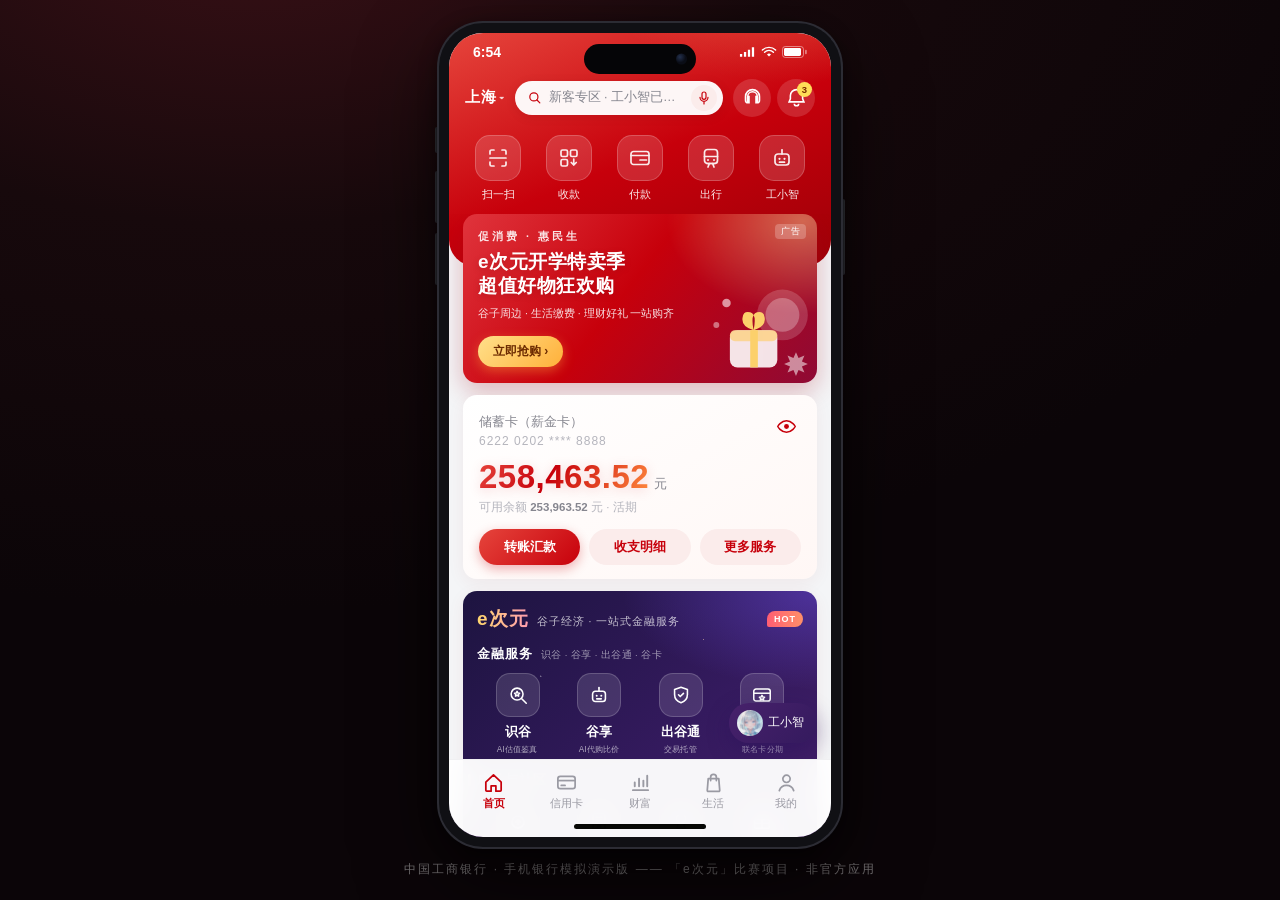
==== index.html @ 9cc899d9 "工行杯参赛作品 e次元：移动端演示站 + PC 端工作台 - 移动端 PWA：工行手机银行外壳 → e次元二次元社区（转场/多入口多落点） - PC 端工作台：13 个功能页（智能消费引擎/谷卡/出谷" ====
<!DOCTYPE html>
<html lang="zh-CN">
<head>
<meta charset="UTF-8">
<meta name="viewport" content="width=device-width, initial-scale=1.0, viewport-fit=cover">
<title>中国工商银行 · 手机银行（模拟演示版）</title>

<!-- ═══ PWA：让 iPhone / 安卓「添加到主屏幕」后像原生 App ═══ -->
<link rel="manifest" href="manifest.json">
<meta name="theme-color" content="#c7000b">
<meta name="mobile-web-app-capable" content="yes">
<meta name="apple-mobile-web-app-capable" content="yes">
<meta name="apple-mobile-web-app-status-bar-style" content="black-translucent">
<meta name="apple-mobile-web-app-title" content="工行">
<meta name="format-detection" content="telephone=no">
<link rel="apple-touch-icon" sizes="180x180" href="img/icon-180.png">
<link rel="apple-touch-icon" href="img/icon-180.png">
<link rel="icon" type="image/png" sizes="192x192" href="img/icon-192.png">

<link rel="stylesheet" href="css/style.css">
<link rel="stylesheet" href="css/xingegu.css">
<link rel="stylesheet" href="css/ec-modules.css">
<link rel="stylesheet" href="css/ec-theme.css">
<!--
═══════════════════════════════════════════════════════════════════
 「e次元」程序植入说明（写给负责植入功能的 AI）
═══════════════════════════════════════════════════════════════════
 本项目为「模拟工商银行手机银行APP」外壳，供比赛演示使用。
 e次元四大功能（识谷 / 攒谷 / 出谷通 / 谷卡）的植入点位如下：

 1. 首页专属入口卡片   →  #xingegu-home-slot   （首页中部，e次元四大功能入口已渲染好，可替换/增强）
 2. 我的页面会员卡片   →  #xingegu-mine-slot   （"我的"Tab 中，谷龄成长信息）
 3. e次元功能总容器    →  #page-xingegu        （子页面浮层，头部 + 四功能切换chips + #xingegu-slot 内容区）
 4. 工小智AI对话页     →  #xiaozhi-skill-chips （识谷估值/谷子行情 两个技能chip已留位）

 交互 API（定义在 js/app.js 底部 window.ICBCApp）：
   ICBCApp.toast(msg)                    弹出提示
   ICBCApp.openPage(pageId)              打开子页面浮层（如 'page-xingegu'）
   ICBCApp.closePage(pageId)             关闭子页面
   ICBCApp.openXingegu(featureId)        打开e次元页面并选中功能 'shigu'|'zangu'|'chugu'|'guka'
   ICBCApp.setBalance(数字)              更新并刷新余额显示
   ICBCApp.addRecord({title,cat,amount,icon})   向收支明细插入一笔交易
 页面内可直接读取全局模拟数据 DATA（js/data.js）。
═══════════════════════════════════════════════════════════════════
-->
</head>
<body>
<div class="stage">
  <div class="phone-shell">
    <!-- 侧边实体按键 -->
    <i class="pb pb-vol1"></i><i class="pb pb-vol2"></i><i class="pb pb-mute"></i><i class="pb pb-pwr"></i>
    <div class="phone" id="phone">

      <!-- ═══ 启动闪屏（模拟真机打开APP） ═══ -->
      <div class="splash" id="splash">
        <div class="splash-logo">工</div>
        <div class="splash-name">中国工商银行</div>
        <div class="splash-sub">INDUSTRIAL AND COMMERCIAL BANK OF CHINA</div>
        <div class="splash-foot">手机银行 · 模拟演示版</div>
      </div>

      <!-- ═══ 灵动岛 ═══ -->
      <div class="island"></div>

      <!-- ═══ 状态栏 ═══ -->
      <div class="statusbar" id="statusbar">
        <span class="sb-time" id="sbTime">9:41</span>
        <span class="sb-right">
          <svg viewBox="0 0 18 12" class="sb-signal"><path d="M1 8h2.4v3H1zM5.2 6h2.4v5H5.2zM9.4 3.5h2.4V11H9.4zM13.6 1H16v10h-2.4z" fill="currentColor"/></svg>
          <svg viewBox="0 0 17 12" class="sb-wifi"><path d="M8.5 10.8 10.6 8.6a3 3 0 0 0-4.2 0l2.1 2.2z" fill="currentColor"/><path d="M3.8 6.2a6.7 6.7 0 0 1 9.4 0M1.5 3.9a10 10 0 0 1 14 0" fill="none" stroke="currentColor" stroke-width="1.5" stroke-linecap="round"/></svg>
          <svg viewBox="0 0 25 12" class="sb-batt"><rect x="0.5" y="0.5" width="21" height="11" rx="2.8" fill="none" stroke="currentColor" opacity=".45"/><rect x="2" y="2" width="17" height="8" rx="1.4" fill="currentColor"/><rect x="23" y="3.8" width="1.8" height="4.4" rx=".9" fill="currentColor" opacity=".45"/></svg>
        </span>
      </div>

    <!-- ═══ 五大Tab视图 ═══ -->
    <main class="views">

      <!-- ────────── ① 首页 ────────── -->
      <section class="tab-view active" id="view-home" data-status="light">
        <div class="home-header">
          <div class="hh-top">
            <button class="hh-loc" data-toast="演示环境：城市切换暂未开通">上海 <i>▾</i></button>
            <div class="hh-searchpill" data-toast="演示环境：搜索暂未开通">
              <svg viewBox="0 0 24 24"><circle cx="11" cy="11" r="6.5" fill="none" stroke="currentColor" stroke-width="1.9"/><path d="M16 16l4.5 4.5" stroke="currentColor" stroke-width="1.9" stroke-linecap="round"/></svg>
              <span>新客专区 · 工小智已上线</span>
              <svg class="hh-mic" viewBox="0 0 24 24"><rect x="9" y="3" width="6" height="11" rx="3" fill="none" stroke="currentColor" stroke-width="1.8"/><path d="M6 11a6 6 0 0 0 12 0M12 17v4" fill="none" stroke="currentColor" stroke-width="1.8" stroke-linecap="round"/></svg>
            </div>
            <div class="hh-actions">
              <button class="hh-icon" data-toast="演示环境：智能客服暂未开通" title="我的客服">
                <svg viewBox="0 0 24 24"><path d="M12 3a8 8 0 0 0-8 8v4a3 3 0 0 0 3 3h1v-7H6.5A5.5 5.5 0 0 1 17.5 11H16v7h1a3 3 0 0 0 3-3v-4a8 8 0 0 0-8-8z" fill="none" stroke="currentColor" stroke-width="1.8"/><rect x="16" y="11" width="2.6" height="7" rx="1.3" fill="currentColor"/><rect x="5.4" y="11" width="2.6" height="7" rx="1.3" fill="currentColor"/></svg>
              </button>
              <button class="hh-icon hh-msg" data-open="page-msgcenter" title="消息中心">
                <svg viewBox="0 0 24 24"><path d="M12 3a7 7 0 0 0-7 7v3.5L3.5 17h17L19 13.5V10a7 7 0 0 0-7-7z" fill="none" stroke="currentColor" stroke-width="1.8"/><path d="M9.5 19a2.5 2.5 0 0 0 5 0" fill="none" stroke="currentColor" stroke-width="1.8"/></svg>
                <i class="badge" id="msgBadge">3</i>
              </button>
            </div>
          </div>
          <div class="hh-quick" id="quickGrid"><!-- JS渲染：扫一扫/收款/付款/出行/工小智 --></div>
        </div>

        <div class="home-body">
          <!-- 促销主 Banner（对标工行「开学特卖季」） -->
          <div class="card promo-card" data-toast="演示环境：活动会场敬请期待">
            <div class="promo-inner">
              <span class="promo-tag">广告</span>
              <span class="promo-kicker">促消费 · 惠民生</span>
              <b class="promo-title">e次元开学特卖季<br>超值好物狂欢购</b>
              <span class="promo-sub">谷子周边 · 生活缴费 · 理财好礼 一站购齐</span>
              <span class="promo-btn">立即抢购 ›</span>
              <svg class="promo-art" viewBox="0 0 132 118" aria-hidden="true">
                <circle cx="96" cy="40" r="30" fill="rgba(255,255,255,.18)"/>
                <circle cx="96" cy="40" r="20" fill="rgba(255,255,255,.28)"/>
                <rect x="34" y="58" width="56" height="44" rx="9" fill="rgba(255,255,255,.92)"/>
                <rect x="34" y="58" width="56" height="13" rx="6" fill="rgba(255,220,150,.95)"/>
                <rect x="58" y="58" width="9" height="44" fill="#ffd76e"/>
                <path d="M62 58q-15-4-13-15 1-8 9-6 8 2 4 21zM62 58q15-4 13-15-1-8-9-6-8 2-4 21z" fill="#ffd76e"/>
                <circle cx="30" cy="26" r="5" fill="rgba(255,255,255,.6)"/>
                <circle cx="18" cy="52" r="3.5" fill="rgba(255,255,255,.45)"/>
                <path d="M112 84l3 7 7-3-3 7 7 3-7 3 3 7-7-3-3 7-3-7-7 3 3-7-7-3 7-3-3-7 7 3z" fill="rgba(255,255,255,.55)"/>
              </svg>
            </div>
          </div>

          <!-- 账户卡片 -->
          <div class="card account-card" id="accountCard">
            <div class="ac-top">
              <div class="ac-left">
                <span class="ac-name">储蓄卡（薪金卡）</span>
                <span class="ac-no" id="acNo">6222 0202 **** 8888</span>
              </div>
              <button class="ac-eye" id="eyeBtn" title="显示/隐藏余额">
                <svg viewBox="0 0 24 24" id="eyeOpen"><path d="M2 12s3.5-6.5 10-6.5S22 12 22 12s-3.5 6.5-10 6.5S2 12 2 12z" fill="none" stroke="currentColor" stroke-width="1.7"/><circle cx="12" cy="12" r="2.8" fill="currentColor"/></svg>
                <svg viewBox="0 0 24 24" id="eyeClosed" style="display:none"><path d="M2 12s3.5-6.5 10-6.5c2 0 3.7.6 5.2 1.4M22 12s-3.5 6.5-10 6.5c-2 0-3.7-.6-5.2-1.4" fill="none" stroke="currentColor" stroke-width="1.7" stroke-linecap="round"/><path d="M4 20 20 4" stroke="currentColor" stroke-width="1.7" stroke-linecap="round"/></svg>
              </button>
            </div>
            <div class="ac-balance">
              <span class="ac-amount" id="balanceText">258,463.52</span>
              <span class="ac-unit">元</span>
            </div>
            <div class="ac-sub">可用余额 <b id="acAvail">253,963.52</b> 元 · 活期</div>
            <div class="ac-actions">
              <button class="ac-btn ac-btn--main" data-open="page-transfer">转账汇款</button>
              <button class="ac-btn" data-open="page-records">收支明细</button>
              <button class="ac-btn" data-toast="演示环境：更多功能敬请期待">更多服务</button>
            </div>
          </div>

          <!-- ★★★ e次元 首页专属入口（植入位1：#xingegu-home-slot） ★★★ -->
          <div class="card xingegu-card" id="xingegu-home-slot">
            <div class="xg-head">
              <div class="xg-brand">
                <span class="xg-logo">e次元</span>
                <span class="xg-slogan">谷子经济 · 一站式金融服务</span>
              </div>
              <span class="xg-hot">HOT</span>
            </div>
            <div class="xg-entries" id="xgEntries"><!-- JS渲染：识谷/攒谷/出谷通/谷卡 --></div>
          </div>

          <!-- 常用功能宫格 -->
          <div class="card func-card">
            <div class="grid8" id="funcGrid"><!-- JS渲染：常用功能 --></div>
            <button class="grid-more" data-open="page-more">全部功能 ∧</button>
          </div>

          <!-- 轮播Banner -->
          <div class="card banner-card">
            <div class="banner-track" id="bannerTrack"><!-- JS渲染 --></div>
            <div class="banner-dots" id="bannerDots"></div>
          </div>

          <!-- 品牌特惠（对标工行「品牌特惠」） -->
          <div class="home-sec">
            <div class="sec-head">
              <h3>品牌特惠</h3>
              <span class="sec-more" data-toast="演示环境：更多品牌敬请期待">更多 ›</span>
            </div>
            <div class="brand-row">
              <button class="brand-item" data-toast="演示环境：京东专区敬请期待">
                <span class="brand-logo" style="background:linear-gradient(140deg,#ff7a6b,#e2231a)">京</span>
                <b>京东专区</b><span>正品直营</span>
              </button>
              <button class="brand-item" data-ec="brand">
                <span class="brand-logo" style="background:linear-gradient(140deg,#ffa6c4,#a78bfa)">e</span>
                <b>e次元甄选</b><span>自主 IP 直供</span>
              </button>
              <button class="brand-item" data-ec="forum">
                <span class="brand-logo" style="background:linear-gradient(140deg,#8fd3ff,#5b8def)">谷</span>
                <b>谷圈论坛</b><span>同好在这里</span>
              </button>
            </div>
          </div>

          <!-- 热兑好物（对标工行「热兑好物」） -->
          <div class="home-sec">
            <div class="sec-head">
              <h3>热兑好物</h3>
              <span class="sec-more" data-toast="演示环境：更多好物敬请期待">更多 ›</span>
            </div>
            <div class="redeem-row">
              <button class="redeem-item" data-toast="演示环境：兑换详情敬请期待">
                <span class="redeem-img" style="background:linear-gradient(150deg,#fdeff6,#fbd9e8)">🧴</span>
                <b>小魔3折便携装</b><span class="redeem-p"><em>1.84</em>万豆</span>
              </button>
              <button class="redeem-item" data-toast="演示环境：兑换详情敬请期待">
                <span class="redeem-img" style="background:linear-gradient(150deg,#eef4ff,#dbe7ff)">🖊️</span>
                <b>黑金商务签字笔</b><span class="redeem-p"><em>3,06</em>0豆</span>
              </button>
              <button class="redeem-item" data-toast="演示环境：兑换详情敬请期待">
                <span class="redeem-img" style="background:linear-gradient(150deg,#f0fbf5,#dcf3e8)">🍳</span>
                <b>不粘炒锅 26cm</b><span class="redeem-p"><em>2.7</em>万豆</span>
              </button>
            </div>
          </div>

          <!-- 理财推荐 -->
          <div class="home-sec">
            <div class="sec-head">
              <h3>稳健理财</h3>
              <span class="sec-more" data-open="page-wealth">更多 ›</span>
            </div>
            <div class="hscroll" id="homeProducts"><!-- JS渲染 --></div>
          </div>

          <!-- 生活服务 -->
          <div class="home-sec">
            <div class="sec-head">
              <h3>精选生活</h3>
              <span class="sec-more" data-tab-jump="view-life">进入生活 ›</span>
            </div>
            <div class="card life-mini">
              <div class="grid8 grid8--tight" id="lifeGridHome"><!-- JS渲染 --></div>
            </div>
          </div>

          <div class="home-foot">中国工商银行 模拟演示版 · 仅用于比赛展示<br>工银大厦虚拟营业厅 © 2026 e次元项目组</div>
        </div>

        <!-- 工小智悬浮球 -->
        <button class="fab-xiaozhi" id="fabXiaozhi" data-open="page-xiaozhi">
          <span class="fab-ico"><img src="img/art/char-xiaozhi.jpg" alt=""></span><span>工小智</span>
        </button>
      </section>

      <!-- ────────── ② 生活 ────────── -->
      <section class="tab-view" id="view-life" data-status="light">
        <div class="home-header home-header--life">
          <div class="hh-top">
            <div class="hh-logo"><strong class="hh-city">上海 <i>▾</i></strong></div>
            <div class="hh-actions"><button class="hh-icon" data-toast="演示环境：签到成功 +10 工银i豆">🎁</button></div>
          </div>
          <div class="life-slogan">惠生活 · 精彩每一天</div>
          <div class="hh-quick hh-quick--life" id="lifeQuick"><!-- JS渲染 --></div>
        </div>
        <div class="home-body">
          <!-- ★ e次元 生活入口（生活页 → 商城，与首页卡片落点不同） -->
          <button class="ec-door" data-ec="mall">
            <img src="img/art/banner-mall.jpg" alt="">
            <div>
              <b>e次元 甄选 · 谷子好物</b>
              <span>工行自有 IP 周边 · 谷粒也能兑换</span>
              <span class="ec-door-go">去逛逛 ›</span>
            </div>
          </button>
          <div class="card">
            <div class="grid8" id="lifeGrid"><!-- JS渲染：生活服务 --></div>
          </div>
          <div class="home-sec">
            <div class="sec-head"><h3>限时优惠</h3><span class="sec-more" data-toast="演示环境：更多优惠敬请期待">更多 ›</span></div>
            <div class="coupon-list" id="couponList"><!-- JS渲染 --></div>
          </div>
          <div class="home-sec">
            <div class="sec-head"><h3>缴费专区</h3></div>
            <div class="card life-mini">
              <div class="grid8 grid8--tight" id="payGrid"><!-- JS渲染 --></div>
            </div>
          </div>
          <div class="home-foot">生活频道 · 模拟演示数据</div>
        </div>
      </section>

      <!-- ────────── ③ 智金融 ────────── -->
      <section class="tab-view" id="view-wealth" data-status="light">
        <div class="home-header">
          <div class="hh-top">
            <div class="hh-logo"><strong class="hh-city">投资</strong></div>
            <div class="hh-actions"><button class="hh-icon" data-toast="演示环境：资产报告生成中">📄</button></div>
          </div>
        </div>
        <div class="home-body">
          <div class="card account-card account-card--wealth">
            <div class="ac-top"><div class="ac-left"><span class="ac-name">我的总资产（元）</span></div></div>
            <div class="ac-balance"><span class="ac-amount" id="totalAsset">328,640.18</span><span class="ac-unit">元</span></div>
            <div class="asset-split">
              <div><em>昨日收益</em><b class="up">+128.60</b></div>
              <div><em>本月收益</em><b class="up">+1,586.42</b></div>
              <div><em>持仓产品</em><b>6个</b></div>
            </div>
          </div>
          <div class="ticker card" id="tickerRow"><!-- JS渲染：行情 --></div>
          <div class="home-sec">
            <div class="prod-tabs" id="prodTabs">
              <button class="pt-item active" data-cat="bank">存款</button>
              <button class="pt-item" data-cat="fin">理财</button>
              <button class="pt-item" data-cat="fund">基金</button>
              <button class="pt-item" data-cat="ins">保险</button>
            </div>
            <div class="prod-list" id="prodList"><!-- JS渲染 --></div>
          </div>
          <div class="home-foot">投资有风险 · 理财需谨慎（模拟数据）</div>
        </div>
      </section>

      <!-- ────────── ④ 信用卡 ────────── -->
      <section class="tab-view" id="view-credit" data-status="light">
        <div class="home-header">
          <div class="hh-top">
            <div class="hh-logo"><strong class="hh-city">信用卡</strong></div>
            <div class="hh-actions">
              <button class="hh-icon" data-toast="演示环境：信用卡客服暂未开通" title="卡片客服">
                <svg viewBox="0 0 24 24"><path d="M12 3a8 8 0 0 0-8 8v4a3 3 0 0 0 3 3h1v-7H6.5A5.5 5.5 0 0 1 17.5 11H16v7h1a3 3 0 0 0 3-3v-4a8 8 0 0 0-8-8z" fill="none" stroke="currentColor" stroke-width="1.8"/><rect x="16" y="11" width="2.6" height="7" rx="1.3" fill="currentColor"/><rect x="5.4" y="11" width="2.6" height="7" rx="1.3" fill="currentColor"/></svg>
              </button>
            </div>
          </div>
        </div>
        <div class="home-body">
          <!-- 我的信用卡卡面 + 额度 -->
          <div class="card credit-hero" id="ccHero">
            <div class="cc-visual">
              <div class="cc-deco"></div><div class="cc-deco cc-deco2"></div>
              <div class="cc-bankrow"><span class="cc-mark">工</span>中国工商银行 <em>· 信用卡</em></div>
              <div class="cc-no" id="ccNo">6222 2300 **** 1234</div>
              <div class="cc-foot"><span id="ccName">工银World奋斗信用卡</span><b id="ccHolder">李**</b><i>UnionPay 银联</i></div>
            </div>
            <div class="cc-limit">
              <div class="ab-row"><span>信用额度（元）</span><b>50,000.00</b></div>
              <div class="limit-bar"><i id="ccLimitBar"></i></div>
              <div class="ab-row ab-row--sub"><span>已用额度 <b id="ccLimitUsed"></b></span><em id="ccLimitPct"></em></div>
            </div>
          </div>

          <!-- 本期账单 -->
          <div class="card bill-card">
            <div class="bc-top"><b id="ccBillMonth">09月账单</b><span class="bc-more" data-toast="演示环境：账单明细敬请期待">账单明细 ›</span></div>
            <div class="bc-amt">¥<b id="ccBillAmt">2,386.40</b><em>本期应还</em></div>
            <div class="bc-due">到期还款日 <b id="ccDue">10月25日</b> · 最低还款 ¥<b id="ccMin">238.64</b></div>
            <div class="bc-btns">
              <button class="ac-btn ac-btn--main" id="ccRepayBtn">一键还款</button>
              <button class="ac-btn" data-toast="演示：可分期金额 ¥2,150.00，分12期费率0.6%/期">账单分期</button>
            </div>
          </div>

          <!-- ★ e次元联名卡推广（谷卡入口） -->
          <div class="card xingegu-card xg-mini" data-xingegu="guka">
            <div class="xg-mini-left">
              <span class="xg-mini-ico">💳</span>
              <div><b>谷卡 · IP联名信用卡</b><span>本命卡面投票定制中 · 开卡送限定谷</span></div>
            </div>
            <span class="xg-mini-go">去定制 ›</span>
          </div>

          <!-- 卡片权益 -->
          <div class="home-sec">
            <div class="sec-head"><h3>卡片权益</h3><span class="sec-more" data-toast="演示环境：更多权益敬请期待">全部 ›</span></div>
            <div class="card"><div class="grid8" id="creditBenefits"></div></div>
          </div>

          <div class="card menu-card" id="creditMenu"></div>
          <div class="home-foot">信用卡频道 · 模拟演示数据<br>工银信用卡 · 品质生活 分期未来</div>
        </div>
      </section>

      <!-- ────────── ⑤ 我的 ────────── -->
      <section class="tab-view" id="view-mine" data-status="light">
        <div class="mine-header">
          <div class="mine-top">
            <div class="mine-user">
              <div class="avatar" id="mineAvatar">李</div>
              <div class="mine-info">
                <div class="mine-name">李** <span class="mine-level">财富级</span></div>
                <div class="mine-tags">
                  <span class="mine-tag">星级客户 ★★★★★</span>
                  <!-- ★ e次元谷龄标签（植入位2的一部分，可由e次元程序接管） -->
                  <span class="mine-tag mine-tag--xg">e次元 · 谷龄达人 Lv.6</span>
                </div>
              </div>
            </div>
            <button class="hh-icon" data-toast="演示环境：设置暂未开通">⚙</button>
          </div>
          <div class="mine-stats">
            <div><em>工银i豆</em><b>8,640</b></div>
            <div><em>优惠券</em><b>6张</b></div>
            <div><em>勋章</em><b>12枚</b></div>
          </div>
        </div>

        <div class="home-body home-body--flat">
          <!-- ★★★ e次元 会员成长卡（植入位2：#xingegu-mine-slot） ★★★ -->
          <div class="card xingegu-card xingegu-card--mine" id="xingegu-mine-slot">
            <div class="xg-mine-row">
              <div class="xg-mine-info">
                <span class="xg-mine-title">e次元 · 攒谷成长</span>
                <span class="xg-mine-sub">谷粒 12,480 · 距离下一级还差 520 谷粒</span>
                <div class="xg-bar"><i style="width:72%"></i></div>
              </div>
              <button class="xg-mine-btn" data-xingegu="zangu">去攒谷</button>
            </div>
          </div>

          <div class="card asset-brief" data-open="page-wealth">
            <div class="ab-row"><span>总资产（元）</span><b>328,640.18</b></div>
            <div class="ab-row"><span>昨日收益</span><b class="up">+128.60</b></div>
            <div class="ab-row"><span>负债</span><b>0.00</b></div>
          </div>

          <div class="card menu-card" id="mineMenu1"><!-- JS渲染 --></div>
          <div class="card menu-card" id="mineMenu2"><!-- JS渲染 --></div>

          <button class="logout-btn" data-toast="演示环境：无法退出，请尽情浏览">退出登录</button>
          <div class="home-foot">中国工商银行 模拟演示版 v9.0.0<br>本应用为比赛演示作品，与真实银行无关</div>
        </div>
      </section>
    </main>

    <!-- ═══ 底部导航（真机五栏：首页/信用卡/财富/生活/我的） ═══ -->
    <nav class="tabbar">
      <button class="tab-item active" data-tab="view-home">
        <svg viewBox="0 0 24 24"><path d="M4 11.5 12 4l8 7.5V20a1 1 0 0 1-1 1h-4.5v-5.5h-5V21H5a1 1 0 0 1-1-1v-8.5z" fill="none" stroke="currentColor" stroke-width="1.8" stroke-linejoin="round"/></svg>
        <span>首页</span>
      </button>
      <button class="tab-item" data-tab="view-credit">
        <svg viewBox="0 0 24 24"><rect x="3" y="5.5" width="18" height="13" rx="2.5" fill="none" stroke="currentColor" stroke-width="1.8"/><path d="M3 10h18" stroke="currentColor" stroke-width="1.8"/><path d="M6.5 15h4" stroke="currentColor" stroke-width="1.8" stroke-linecap="round"/></svg>
        <span>信用卡</span>
      </button>
      <button class="tab-item" data-tab="view-wealth">
        <svg viewBox="0 0 24 24"><path d="M4 20h16" stroke="currentColor" stroke-width="1.8" stroke-linecap="round"/><path d="M6 16v-4M10.5 16V8M15 16v-6M19 16V5" stroke="currentColor" stroke-width="2" stroke-linecap="round"/></svg>
        <span>财富</span>
      </button>
      <button class="tab-item" data-tab="view-life">
        <svg viewBox="0 0 24 24"><path d="M6.5 8h11l1 12.2a1 1 0 0 1-1 1.1H6.5a1 1 0 0 1-1-1.1L6.5 8z" fill="none" stroke="currentColor" stroke-width="1.8" stroke-linejoin="round"/><path d="M9 10V6.5a3 3 0 0 1 6 0V10" fill="none" stroke="currentColor" stroke-width="1.8" stroke-linecap="round"/></svg>
        <span>生活</span>
      </button>
      <button class="tab-item" data-tab="view-mine">
        <svg viewBox="0 0 24 24"><circle cx="12" cy="8.2" r="3.8" fill="none" stroke="currentColor" stroke-width="1.8"/><path d="M4.5 20.5c1.2-3.6 4-5.4 7.5-5.4s6.3 1.8 7.5 5.4" fill="none" stroke="currentColor" stroke-width="1.8" stroke-linecap="round"/></svg>
        <span>我的</span>
      </button>
    </nav>

    <!-- iPhone Home 指示条 -->
    <div class="home-indicator"></div>

    <!-- ═══════════ 子页面浮层（从右滑入） ═══════════ -->

    <!-- 转账汇款 -->
    <div class="overlay-page" id="page-transfer" data-status="dark">
      <div class="op-navbar">
        <button class="op-back" data-close="page-transfer"><svg viewBox="0 0 24 24"><path d="M15 4l-8 8 8 8" fill="none" stroke="currentColor" stroke-width="2" stroke-linecap="round" stroke-linejoin="round"/></svg></button>
        <span>转账汇款</span><i class="op-more">···</i>
      </div>
      <div class="op-body">
        <div class="card form-card">
          <div class="form-row">
            <label>收款账户</label>
            <input type="text" placeholder="请输入卡号/手机号" value="6222 0202 **** 6666">
          </div>
          <div class="form-row">
            <label>收款人</label>
            <input type="text" placeholder="请输入收款人姓名" value="王**">
          </div>
          <div class="form-row">
            <label>转账金额</label>
            <div class="amount-input"><span>￥</span><input type="number" id="transferAmount" placeholder="0.00" value="520.00"></div>
          </div>
          <div class="form-row">
            <label>附言</label>
            <input type="text" placeholder="选填" value="谷子款 · 出谷通托管示例">
          </div>
        </div>
        <div class="card fee-card">
          <div class="ab-row"><span>手续费</span><b class="up">免费</b></div>
          <div class="ab-row"><span>预计到账</span><b>实时到账</b></div>
          <div class="ab-row"><span>付款账户</span><b>储蓄卡（****8888）</b></div>
        </div>
        <button class="big-btn" id="transferBtn">下一步</button>
        <p class="demo-tip">※ 模拟演示环境，不会发生任何真实资金变动</p>
      </div>
    </div>

    <!-- 收支明细 -->
    <div class="overlay-page" id="page-records" data-status="dark">
      <div class="op-navbar">
        <button class="op-back" data-close="page-records"><svg viewBox="0 0 24 24"><path d="M15 4l-8 8 8 8" fill="none" stroke="currentColor" stroke-width="2" stroke-linecap="round" stroke-linejoin="round"/></svg></button>
        <span>收支明细</span><i class="op-more">···</i>
      </div>
      <div class="op-body">
        <div class="card month-sum">
          <div><em>9月收入（元）</em><b class="up" id="sumIn">--</b></div>
          <div><em>9月支出（元）</em><b id="sumOut">--</b></div>
        </div>
        <div class="record-list" id="recordList"><!-- JS渲染 --></div>
      </div>
    </div>

    <!-- 工小智 AI对话 -->
    <div class="overlay-page overlay-page--chat" id="page-xiaozhi" data-status="dark">
      <div class="op-navbar op-navbar--ai">
        <button class="op-back" data-close="page-xiaozhi"><svg viewBox="0 0 24 24"><path d="M15 4l-8 8 8 8" fill="none" stroke="currentColor" stroke-width="2" stroke-linecap="round" stroke-linejoin="round"/></svg></button>
        <div class="ai-title"><span class="ai-logo"><img src="img/art/char-xiaozhi.jpg" alt="工小智"></span><div><b>工小智</b><em>领航AI+ · 智能金融服务助手</em></div></div>
        <i class="op-more">···</i>
      </div>
      <div class="chat-body" id="chatList"><!-- JS渲染 --></div>
      <!-- ★ e次元技能chips（植入位4）：识谷估值/谷子行情 由e次元程序接管 -->
      <div class="skill-chips" id="xiaozhi-skill-chips">
        <button data-skill="查余额">查余额</button>
        <button data-skill="转账汇款">转账汇款</button>
        <button data-xingegu="shigu" class="chip--slot">识谷估值</button>
        <button data-xingegu="shigu" class="chip--slot">谷子行情</button>
      </div>
      <div class="chat-inputbar">
        <input type="text" id="chatInput" placeholder="想问什么，尽管问我～">
        <button id="chatSend">发送</button>
      </div>
    </div>

    <!-- 扫一扫 -->
    <div class="overlay-page overlay-page--scan" id="page-scan" data-status="dark">
      <div class="op-navbar op-navbar--transparent">
        <button class="op-back" data-close="page-scan"><svg viewBox="0 0 24 24"><path d="M15 4l-8 8 8 8" fill="none" stroke="currentColor" stroke-width="2" stroke-linecap="round" stroke-linejoin="round"/></svg></button>
        <span>扫一扫</span><i class="op-more">⚡</i>
      </div>
      <div class="scan-body">
        <div class="scan-frame">
          <div class="scan-line"></div>
        </div>
        <p class="scan-tip">对准二维码 / 条码，即可收款付款<br><b>也可以扫谷子上的防伪码验证真伪</b></p>
        <div class="scan-tools"><span>相册</span><span>闪光灯</span></div>
      </div>
    </div>

    <!-- 更多功能 -->
    <div class="overlay-page" id="page-more" data-status="dark">
      <div class="op-navbar">
        <button class="op-back" data-close="page-more"><svg viewBox="0 0 24 24"><path d="M15 4l-8 8 8 8" fill="none" stroke="currentColor" stroke-width="2" stroke-linecap="round" stroke-linejoin="round"/></svg></button>
        <span>全部功能</span><i class="op-more">···</i>
      </div>
      <div class="op-body">
        <div class="card"><div class="grid8" id="moreGrid"><!-- JS渲染 --></div></div>
        <div class="home-foot">更多功能持续更新中 · 模拟演示</div>
      </div>
    </div>

    <!-- 魔法空间 · 勋章墙（攒谷可在此植入勋章） -->
    <div class="overlay-page" id="page-magic" data-status="light">
      <div class="op-navbar op-navbar--gold">
        <button class="op-back" data-close="page-magic"><svg viewBox="0 0 24 24"><path d="M15 4l-8 8 8 8" fill="none" stroke="currentColor" stroke-width="2" stroke-linecap="round" stroke-linejoin="round"/></svg></button>
        <span>魔法空间</span><i class="op-more">···</i>
      </div>
      <div class="op-body">
        <div class="card magic-card">
          <div class="mg-idou"><em>我的工银i豆</em><b>8,640</b><span>≈ 86.4 元权益</span></div>
          <div class="mg-tasks" id="magicTasks"><!-- JS渲染 --></div>
        </div>
        <div class="home-sec">
          <div class="sec-head"><h3>我的勋章墙</h3></div>
          <div class="card"><div class="medal-grid" id="medalGrid"><!-- JS渲染 --></div></div>
        </div>
        <div class="home-foot">攒谷勋章由「e次元·攒谷」体系联合发放</div>
      </div>
    </div>

    <!-- 消息中心（首页铃铛进入） -->
    <div class="overlay-page" id="page-msgcenter" data-status="dark">
      <div class="op-navbar">
        <button class="op-back" data-close="page-msgcenter"><svg viewBox="0 0 24 24"><path d="M15 4l-8 8 8 8" fill="none" stroke="currentColor" stroke-width="2" stroke-linecap="round" stroke-linejoin="round"/></svg></button>
        <span>消息中心</span><i class="op-more">···</i>
      </div>
      <div class="op-body">
        <div class="msg-list" id="msgListFull"><!-- JS渲染 --></div>
      </div>
    </div>

    <!-- ★★★ e次元功能总容器（植入位3：#xingegu-slot 为功能内容区） ★★★ -->
    <div class="overlay-page overlay-page--xingegu" id="page-xingegu" data-status="light">
      <div class="xg-navbar">
        <button class="op-back" data-close="page-xingegu"><svg viewBox="0 0 24 24"><path d="M15 4l-8 8 8 8" fill="none" stroke="currentColor" stroke-width="2" stroke-linecap="round" stroke-linejoin="round"/></svg></button>
        <div class="xg-nav-brand">e<span>次</span>元</div>
        <i class="op-more">···</i>
      </div>
      <div class="xg-feature-chips" id="xingeguChips"><!-- JS渲染：四功能切换 --></div>
      <div class="xg-slot-body" id="xingegu-slot">
        <!-- ▼▼▼ e次元四功能（识谷/攒谷/出谷通/谷卡）由 js/xingegu.js
                监听 xingegu:open 事件自动注入渲染，无需手写内容 ▼▼▼ -->
        <!-- ▲▲▲ 植入区结束 ▲▲▲ -->
      </div>
    </div>

    <!-- Toast -->
    <div class="toast" id="toast"></div>
    </div><!-- /phone -->
  </div><!-- /phone-shell -->

  <div class="stage-note">中国工商银行 · 手机银行模拟演示版 —— 「e次元」比赛项目 · 非官方应用</div>
</div>

<script src="js/data.js"></script>
<script src="js/chars.js"></script>
<script src="js/app.js"></script>
<script src="js/xingegu.js"></script>
<script src="js/modules3.js"></script>
<script src="js/ec-discovery.js"></script>
<script src="js/ec-entry.js"></script>
<script>
/* PWA：注册离线缓存（仅 https / localhost 生效；iPhone 上「添加到主屏幕」靠的是 head 里的 apple 标签） */
if ('serviceWorker' in navigator && location.protocol !== 'file:') {
  window.addEventListener('load', function () {
    navigator.serviceWorker.register('sw.js').catch(function () {});
  });
}
</script>
</body>
</html>
---- css/style.css ----
/* ═══════════════════════════════════════════════════════════
   中国工商银行 · 手机银行模拟演示版
   「e次元」比赛项目 —— UI 样式
   风格基准：工行官方红（#C7000B）+ 暖金点缀 + 白色圆角卡片
   ═══════════════════════════════════════════════════════════ */

:root {
  --icbc-red: #c7000b;
  --icbc-red-deep: #9d0008;
  --icbc-red-bright: #e6453c;
  --gold: #d9a853;
  --gold-deep: #b8862f;
  --bg: #f4f5f7;
  --card: #ffffff;
  --txt: #1a1a1e;
  --txt-2: #86868f;
  --txt-3: #b5b5bd;
  --line: #f0f0f2;
  --up: #e03a3a;
  --down: #1ca04c;
  --star-blue: #3d5afe;
  --radius: 14px;
  --shadow: 0 4px 18px rgba(150, 20, 20, 0.06);
}

* { margin: 0; padding: 0; box-sizing: border-box; -webkit-tap-highlight-color: transparent; }
button { font-family: inherit; border: none; background: none; cursor: pointer; color: inherit; }
input { font-family: inherit; border: none; outline: none; background: none; }

html, body { height: 100%; }
body {
  font-family: -apple-system, BlinkMacSystemFont, "PingFang SC", "HarmonyOS Sans SC", "Microsoft YaHei", sans-serif;
  color: var(--txt);
  background: radial-gradient(1200px 700px at 20% -10%, #3a1016 0%, #17090c 45%, #0b0508 100%);
}

/* ══════════ 舞台 & 手机壳 ══════════ */
.stage {
  min-height: 100vh;
  display: flex; flex-direction: column;
  align-items: center; justify-content: center;
  gap: 14px; padding: 18px 10px;
}
.phone {
  position: relative;
  width: 402px; height: min(866px, calc(100vh - 76px));
  min-height: 620px;
  background: var(--bg);
  border-radius: 44px;
  border: 10px solid #101014;
  box-shadow: 0 0 0 2px #2c2c34, 0 30px 80px rgba(0,0,0,.65), 0 4px 18px rgba(0,0,0,.5);
  overflow: hidden;
  flex: none;
}
.stage-note {
  color: rgba(255,255,255,.42); font-size: 12px; letter-spacing: 2px;
  text-align: center;
}
@media (max-width: 500px) {
  .stage { padding: 0; gap: 0; }
  .phone { width: 100vw; height: 100dvh; min-height: 100dvh; border: none; border-radius: 0; box-shadow: none; }
  .stage-note { display: none; }
}

/* ══════════ 状态栏 ══════════ */
.statusbar {
  position: absolute; top: 0; left: 0; right: 0; z-index: 120;
  height: 38px; padding: 0 24px;
  display: flex; align-items: center; justify-content: space-between;
  font-size: 14px; font-weight: 600;
  color: #fff;
  pointer-events: none;
  transition: color .25s;
}
.statusbar.dark { color: #1a1a1e; }
.sb-right { display: flex; align-items: center; gap: 5px; }
.sb-signal { width: 17px; height: 12px; }
.sb-batt { width: 25px; height: 12px; }

/* ══════════ 视图容器 ══════════ */
.views { position: absolute; inset: 0; }
.tab-view {
  position: absolute; inset: 0;
  display: none; flex-direction: column;
  overflow: hidden;
}
.tab-view.active { display: flex; }
.home-body {
  position: relative; z-index: 6; /* 卡片上浮，压住红色头部圆角（经典工行样式） */
  flex: 1; overflow-y: auto; padding: 0 14px 96px;
  scrollbar-width: none;
  margin-top: -52px; /* 上移遮住红色头部圆角 */
}
.home-body::-webkit-scrollbar { display: none; }
.home-body--flat { margin-top: 0; padding-top: 12px; }
.home-foot {
  text-align: center; color: var(--txt-3); font-size: 11px;
  line-height: 1.9; padding: 26px 0 10px; letter-spacing: 1px;
}

/* ══════════ 工行红色头部 ══════════ */
.home-header {
  position: relative; flex: none; z-index: 5;
  padding: 46px 16px 64px;
  background:
    radial-gradient(340px 200px at 90% -30%, rgba(255,190,120,.28), transparent 60%),
    linear-gradient(158deg, #e6453c 0%, #c7000b 52%, #9d0008 100%);
  border-radius: 0 0 26px 26px;
  color: #fff;
}
.home-header--life { padding-bottom: 40px; }
.hh-top { display: flex; align-items: center; justify-content: space-between; }
.hh-logo { display: flex; align-items: center; gap: 9px; }
.icbc-emblem {
  width: 34px; height: 34px; border-radius: 50%;
  background: linear-gradient(160deg, #fff, #ffe9e6);
  color: var(--icbc-red);
  font-size: 19px; font-weight: 800;
  display: flex; align-items: center; justify-content: center;
  box-shadow: 0 2px 8px rgba(0,0,0,.18);
}
.hh-logo-txt strong { display: block; font-size: 17px; letter-spacing: 1px; }
.hh-logo-txt em { display: block; font-style: normal; font-size: 9.5px; opacity: .75; letter-spacing: 3px; margin-top: 1px; }
.hh-city { font-size: 18px; letter-spacing: 1px; }
.hh-city i { font-style: normal; font-size: 12px; opacity: .8; }
.hh-actions { display: flex; align-items: center; gap: 6px; }
.hh-icon {
  position: relative;
  width: 38px; height: 38px; border-radius: 50%;
  display: flex; align-items: center; justify-content: center;
  color: #fff; font-size: 19px;
  background: rgba(255,255,255,.14);
}
.hh-icon svg { width: 21px; height: 21px; }
.hh-icon .badge {
  position: absolute; top: 3px; right: 3px;
  min-width: 15px; height: 15px; padding: 0 4px; border-radius: 8px;
  background: #ffdd57; color: #7a2c00;
  font-size: 9.5px; font-weight: 700; font-style: normal;
  display: flex; align-items: center; justify-content: center;
}

.hh-search {
  margin-top: 14px;
  height: 38px; padding: 0 15px;
  background: rgba(255,255,255,.95);
  border-radius: 19px;
  display: flex; align-items: center; gap: 8px;
  color: var(--txt-2); font-size: 13px;
}
.hh-search svg { width: 16px; height: 16px; color: var(--icbc-red); flex: none; }

/* 头部快捷五宫格 */
.hh-quick { display: flex; justify-content: space-between; margin-top: 18px; padding: 0 4px; }
.qk-item { display: flex; flex-direction: column; align-items: center; gap: 6px; color: #fff; width: 58px; }
.qk-ico {
  width: 46px; height: 46px; border-radius: 15px;
  background: rgba(255,255,255,.16);
  border: 1px solid rgba(255,255,255,.22);
  display: flex; align-items: center; justify-content: center;
  font-size: 25px;
}
.qk-item span { font-size: 11px; opacity: .92; }
.hh-quick--life { margin-top: 2px; }
.life-slogan { margin-top: 6px; font-size: 12px; opacity: .85; letter-spacing: 2px; }

/* ══════════ 通用卡片 ══════════ */
.card {
  background: var(--card);
  border-radius: var(--radius);
  box-shadow: var(--shadow);
  padding: 16px;
  margin-bottom: 12px;
}

/* ══════════ 账户卡片 ══════════ */
.account-card {
  position: relative;
  background: linear-gradient(150deg, #ffffff 0%, #fff7f5 100%);
  padding: 18px 16px 14px;
}
.ac-top { display: flex; justify-content: space-between; align-items: flex-start; }
.ac-left { display: flex; flex-direction: column; gap: 3px; }
.ac-name { font-size: 13px; color: var(--txt-2); }
.ac-no { font-size: 12px; color: var(--txt-3); letter-spacing: 1px; }
.ac-eye { color: var(--icbc-red); width: 30px; height: 30px; }
.ac-eye svg { width: 21px; height: 21px; }
.ac-balance { margin-top: 10px; display: flex; align-items: baseline; gap: 5px; }
.ac-amount {
  font-size: 33px; font-weight: 800; letter-spacing: .5px;
  font-variant-numeric: tabular-nums;
  background: linear-gradient(120deg, #e6453c 0%, #c7000b 42%, #ff8a3d 100%);
  -webkit-background-clip: text; background-clip: text; color: transparent;
  filter: drop-shadow(0 2px 6px rgba(199, 0, 11, .16));
}
.ac-unit { color: var(--txt-2); font-size: 13px; }
.ac-sub { margin-top: 4px; font-size: 11.5px; color: var(--txt-3); }
.ac-sub b { color: var(--txt-2); font-weight: 600; }
.ac-actions { display: flex; gap: 9px; margin-top: 14px; }
.ac-btn {
  flex: 1; height: 36px; border-radius: 18px;
  background: #fbeceb; color: var(--icbc-red);
  font-size: 13px; font-weight: 600;
}
.ac-btn--main { background: linear-gradient(135deg, #e6453c, var(--icbc-red)); color: #fff; box-shadow: 0 4px 12px rgba(199,0,11,.3); }
.account-card--wealth { background: linear-gradient(150deg, #fff, #f5f7ff); }
.asset-split { display: flex; justify-content: space-between; margin-top: 14px; text-align: center; }
.asset-split em { display: block; font-style: normal; font-size: 11px; color: var(--txt-3); margin-bottom: 3px; }
.asset-split b { font-size: 14.5px; }
.up { color: var(--up); }
.down { color: var(--down); }

/* ══════════ ★ e次元卡片（植入位样式） ══════════ */
.xingegu-card {
  position: relative;
  overflow: hidden;
  background:
    radial-gradient(300px 150px at 100% 0%, rgba(120,90,255,.38), transparent 65%),
    radial-gradient(260px 160px at 0% 100%, rgba(255,90,140,.32), transparent 60%),
    linear-gradient(135deg, #1d1440 0%, #341a5e 55%, #47216b 100%);
  color: #fff;
  padding: 15px 14px 13px;
}
/* 二次元星空卡面：闪烁星点 + 霓虹光晕 + 流星 */
.xingegu-card::before {
  content: "";
  position: absolute; inset: 0;
  background-image:
    radial-gradient(1.6px 1.6px at 22% 28%, rgba(255,255,255,.95), transparent 55%),
    radial-gradient(1.2px 1.2px at 68% 16%, rgba(255,215,180,.85), transparent 55%),
    radial-gradient(1.5px 1.5px at 85% 44%, rgba(255,255,255,.8), transparent 55%),
    radial-gradient(1.1px 1.1px at 12% 64%, rgba(180,215,255,.85), transparent 55%),
    radial-gradient(1.5px 1.5px at 45% 76%, rgba(255,190,220,.75), transparent 55%),
    radial-gradient(1px 1px at 58% 52%, rgba(255,255,255,.65), transparent 55%),
    radial-gradient(1.3px 1.3px at 91% 76%, rgba(255,230,150,.75), transparent 55%),
    radial-gradient(1px 1px at 33% 10%, rgba(255,255,255,.7), transparent 55%);
  animation: xgTwinkle 3.4s ease-in-out infinite alternate;
  pointer-events: none;
}
.xingegu-card::after {
  content: "";
  position: absolute; right: -46px; bottom: -58px;
  width: 150px; height: 150px; border-radius: 50%;
  background: radial-gradient(circle, rgba(255,157,208,.30), transparent 66%);
  pointer-events: none;
}
.xingegu-card .xg-head, .xingegu-card .xg-entries { position: relative; z-index: 1; }
@keyframes xgTwinkle { from { opacity: .5; } to { opacity: 1; } }
.xg-head { display: flex; justify-content: space-between; align-items: center; }
.xg-brand { display: flex; align-items: baseline; gap: 8px; }
.xg-logo {
  font-size: 19px; font-weight: 800; letter-spacing: 1px;
  background: linear-gradient(90deg, #ffd76e, #ff9db0);
  -webkit-background-clip: text; background-clip: text; color: transparent;
}
.xg-slogan { font-size: 10.5px; opacity: .72; letter-spacing: 1px; }
.xg-hot {
  font-size: 9px; font-weight: 800; letter-spacing: 1px;
  padding: 3px 7px; border-radius: 8px 8px 8px 2px;
  background: linear-gradient(90deg, #ff5d73, #ff9068);
}
.xg-entries { display: flex; justify-content: space-between; margin-top: 14px; }
.xg-entry { display: flex; flex-direction: column; align-items: center; gap: 6px; width: 25%; }
.xg-e-ico {
  width: 44px; height: 44px; border-radius: 14px;
  font-size: 21px;
  background: rgba(255,255,255,.12);
  border: 1px solid rgba(255,255,255,.18);
  display: flex; align-items: center; justify-content: center;
}
.xg-e-txt { text-align: center; }
.xg-e-txt b { display: block; font-size: 13px; }
.xg-e-txt span { display: block; font-size: 9px; opacity: .62; margin-top: 2px; transform: scale(.92); }
.xingegu-card--mine { padding: 14px; }
.xg-mine-row { display: flex; align-items: center; justify-content: space-between; gap: 12px; }
.xg-mine-info { flex: 1; }
.xg-mine-title { font-size: 14px; font-weight: 700; }
.xg-mine-sub { display: block; font-size: 10.5px; opacity: .7; margin: 4px 0 7px; }
.xg-bar { height: 6px; border-radius: 3px; background: rgba(255,255,255,.18); overflow: hidden; }
.xg-bar i { display: block; height: 100%; border-radius: 3px; background: linear-gradient(90deg, #ffd76e, #ff9db0); }
.xg-mine-btn {
  flex: none; height: 34px; padding: 0 16px; border-radius: 17px;
  background: linear-gradient(90deg, #ffd76e, #ffb46e);
  color: #5a2d00; font-size: 12.5px; font-weight: 700;
}

/* e次元浮层（植入位3容器） */
.overlay-page--xingegu { background: #f7f5fc; }
.xg-navbar {
  flex: none; z-index: 5;
  padding: 46px 14px 12px;
  background: linear-gradient(160deg, #241547, #3a1d66);
  color: #fff;
  display: flex; align-items: center; justify-content: space-between;
  border-radius: 0 0 22px 22px;
}
.xg-nav-brand { font-size: 18px; font-weight: 800; letter-spacing: 2px; }
.xg-nav-brand span {
  font-style: italic;
  background: linear-gradient(90deg, #ffd76e, #ff9db0);
  -webkit-background-clip: text; background-clip: text; color: transparent;
}
.xg-navbar .op-back { color: #fff; }
.xg-feature-chips {
  flex: none; display: flex; gap: 6px; padding: 12px 10px 4px; overflow-x: auto; scrollbar-width: none;
}
.xg-feature-chips::-webkit-scrollbar { display: none; }
.xg-chip {
  flex: none; height: 34px; padding: 0 10px; border-radius: 17px;
  background: #fff; color: #55506e; font-size: 12px;
  box-shadow: 0 2px 10px rgba(60,30,120,.08);
  display: flex; align-items: center; gap: 6px;
}
.xg-chip.active { background: linear-gradient(135deg, #341a5e, #5b2d92); color: #fff; font-weight: 700; }
.xg-slot-body { flex: 1; overflow-y: auto; padding: 12px 14px 40px; scrollbar-width: none; }
.xg-slot-body::-webkit-scrollbar { display: none; }
.xg-placeholder {
  margin-top: 40px; text-align: center; color: #8b86a3;
}
.xg-ph-icon {
  width: 64px; height: 64px; margin: 0 auto 14px; border-radius: 20px;
  background: linear-gradient(135deg, #341a5e, #6c3aa8);
  color: #ffd76e; font-size: 30px;
  display: flex; align-items: center; justify-content: center;
  box-shadow: 0 10px 26px rgba(70,30,140,.28);
}
.xg-placeholder b { font-size: 17px; color: #341a5e; }
.xg-placeholder p { margin-top: 8px; font-size: 11px; line-height: 1.9; }

/* ══════════ 功能宫格 ══════════ */
.func-card { padding: 20px 8px 10px; }
.grid8 { display: grid; grid-template-columns: repeat(4, 1fr); gap: 18px 4px; }
.grid8--tight { gap: 16px 4px; }
.g8-item { display: flex; flex-direction: column; align-items: center; gap: 7px; }
.g8-ico {
  width: 44px; height: 44px; border-radius: 14px;
  display: flex; align-items: center; justify-content: center;
  font-size: 23px;
}
.g8-txt { font-size: 11.5px; color: #44444c; }
.grid-more {
  display: block; margin: 16px auto 4px;
  color: var(--txt-2); font-size: 12px;
}

/* ══════════ 轮播 ══════════ */
.banner-card { position: relative; padding: 0; overflow: hidden; height: 108px; }
.banner-track { display: flex; height: 100%; transition: transform .5s ease; }
.banner-slide {
  flex: none; width: 100%; height: 100%;
  padding: 18px 20px;
  display: flex; flex-direction: column; justify-content: center;
  color: #fff;
}
.banner-slide h4 { font-size: 17px; letter-spacing: 1px; }
.banner-slide p { font-size: 11px; opacity: .82; margin-top: 5px; }
.banner-dots {
  position: absolute; bottom: 9px; right: 14px;
  display: flex; gap: 4px;
}
.b-dot { width: 6px; height: 6px; border-radius: 3px; background: rgba(255,255,255,.45); transition: .3s; }
.b-dot.on { width: 16px; background: #fff; }

/* ══════════ 首页板块 ══════════ */
.home-sec { margin-top: 16px; }
.sec-head { display: flex; justify-content: space-between; align-items: center; margin-bottom: 10px; padding: 0 2px; }
.sec-head h3 { font-size: 16px; }
.sec-more { font-size: 12px; color: var(--txt-2); }
.hscroll { display: flex; gap: 10px; overflow-x: auto; padding: 2px; scrollbar-width: none; margin: 0 -2px; }
.hscroll::-webkit-scrollbar { display: none; }
.hp-card {
  flex: none; width: 150px;
  background: var(--card); border-radius: var(--radius);
  box-shadow: var(--shadow); padding: 14px;
}
.hp-name { font-size: 13px; font-weight: 600; }
.hp-code { display: block; font-size: 10px; color: var(--txt-3); margin-top: 2px; }
.hp-rate { font-size: 22px; font-weight: 800; color: var(--icbc-red); margin-top: 10px; }
.hp-rate i { font-style: normal; font-size: 11px; font-weight: 400; color: var(--txt-2); }
.hp-tag { display: inline-block; margin-top: 8px; font-size: 9.5px; color: var(--gold-deep); background: #faf3e4; padding: 2px 7px; border-radius: 6px; }
.life-mini { padding: 18px 8px; }

/* ══════════ 生活页 ══════════ */
.coupon-list { display: flex; flex-direction: column; gap: 10px; }
.coupon {
  background: var(--card); border-radius: var(--radius);
  box-shadow: var(--shadow);
  display: flex; align-items: center;
  overflow: hidden;
}
.cp-left {
  flex: none; width: 104px; padding: 16px 8px; text-align: center;
  color: #fff;
  background: linear-gradient(135deg, #e6453c, var(--icbc-red));
  border-right: 2px solid #f4d8d6;
}
.cp-left b { font-size: 21px; }
.cp-left em { display: block; font-style: normal; font-size: 10px; opacity: .85; margin-top: 2px; }
.cp-main { flex: 1; padding: 12px 12px; }
.cp-main b { font-size: 13.5px; }
.cp-main p { font-size: 10.5px; color: var(--txt-3); margin-top: 3px; }
.cp-btn {
  flex: none; margin-right: 12px; height: 30px; padding: 0 14px; border-radius: 15px;
  background: var(--icbc-red); color: #fff; font-size: 12px;
}

/* ══════════ 智金融 ══════════ */
.ticker { display: flex; justify-content: space-between; padding: 13px 14px; }
.tk-item em { display: block; font-style: normal; font-size: 10.5px; color: var(--txt-3); }
.tk-item b { display: block; font-size: 15px; margin: 3px 0 2px; }
.tk-item i { font-style: normal; font-size: 10.5px; }
.prod-tabs { display: flex; gap: 18px; padding: 0 4px; margin-bottom: 12px; }
.pt-item { font-size: 15px; color: var(--txt-2); padding-bottom: 7px; position: relative; }
.pt-item.active { color: var(--txt); font-weight: 700; }
.pt-item.active::after {
  content: ""; position: absolute; left: 50%; bottom: 0; transform: translateX(-50%);
  width: 20px; height: 3px; border-radius: 2px; background: var(--icbc-red);
}
.prod-item {
  background: var(--card); border-radius: var(--radius);
  box-shadow: var(--shadow); padding: 15px 16px;
  display: flex; align-items: center; justify-content: space-between;
  margin-bottom: 10px;
}
.pi-name { font-size: 14.5px; font-weight: 600; }
.pi-tags { margin-top: 5px; display: flex; gap: 5px; }
.pi-tag { font-size: 9.5px; padding: 2px 7px; border-radius: 6px; background: #f4e6ff; color: #7a2ea8; }
.pi-tag--r { background: #fdeaea; color: #c0392b; }
.pi-tag--g { background: #e8f7ee; color: #1e8e5a; }
.pi-right { text-align: right; }
.pi-rate { font-size: 20px; font-weight: 800; color: var(--icbc-red); }
.pi-rate i { font-style: normal; font-size: 10.5px; font-weight: 400; color: var(--txt-2); }
.pi-right em { display: block; font-style: normal; font-size: 10px; color: var(--txt-3); margin-top: 2px; }
.pi-btn {
  margin-top: 8px; height: 26px; padding: 0 14px; border-radius: 13px;
  background: #fbeceb; color: var(--icbc-red); font-size: 11.5px; font-weight: 600;
}

/* ══════════ 消息 ══════════ */
.light-header {
  flex: none; background: #fff; z-index: 5;
  padding: 46px 16px 0;
  border-radius: 0 0 22px 22px;
  box-shadow: 0 2px 14px rgba(0,0,0,.05);
}
.light-header .hh-city { color: var(--txt); }
.light-header .hh-icon { background: #f4f4f6; color: #555; }
.msg-cats { display: flex; justify-content: space-between; padding: 16px 4px 16px; }
.mc-item { display: flex; flex-direction: column; align-items: center; gap: 7px; font-size: 11.5px; color: #44444c; }
.mc-ico {
  width: 46px; height: 46px; border-radius: 15px;
  display: flex; align-items: center; justify-content: center; font-size: 21px;
}
.msg-list { display: flex; flex-direction: column; gap: 10px; }
.msg-item {
  background: var(--card); border-radius: var(--radius);
  box-shadow: var(--shadow); padding: 14px 14px;
  display: flex; gap: 12px; align-items: flex-start;
}
.msg-ico {
  flex: none; width: 44px; height: 44px; border-radius: 13px;
  display: flex; align-items: center; justify-content: center; font-size: 20px;
}
.msg-main { flex: 1; min-width: 0; }
.msg-row1 { display: flex; justify-content: space-between; align-items: center; }
.msg-row1 b { font-size: 14px; }
.msg-time { font-size: 10.5px; color: var(--txt-3); }
.msg-sub {
  font-size: 12px; color: var(--txt-2); margin-top: 4px;
  white-space: nowrap; overflow: hidden; text-overflow: ellipsis;
}
.msg-dot { flex: none; width: 8px; height: 8px; border-radius: 4px; background: var(--icbc-red); margin-top: 6px; }

/* ══════════ 我的 ══════════ */
.mine-header {
  flex: none; z-index: 5;
  padding: 52px 16px 18px;
  background:
    radial-gradient(300px 180px at 92% -20%, rgba(255,200,120,.3), transparent 60%),
    linear-gradient(158deg, #e6453c 0%, #c7000b 55%, #9d0008 100%);
  border-radius: 0 0 26px 26px;
  color: #fff;
}
.mine-top { display: flex; align-items: center; justify-content: space-between; }
.mine-user { display: flex; align-items: center; gap: 13px; }
.avatar {
  width: 58px; height: 58px; border-radius: 50%;
  background: linear-gradient(135deg, #ffd76e, #ff9068);
  color: #7a2c00; font-size: 24px; font-weight: 800;
  display: flex; align-items: center; justify-content: center;
  border: 2.5px solid rgba(255,255,255,.85);
}
.mine-name { font-size: 19px; font-weight: 700; display: flex; align-items: center; gap: 8px; }
.mine-level {
  font-size: 9.5px; font-weight: 700; letter-spacing: 1px;
  padding: 3px 8px; border-radius: 9px;
  background: linear-gradient(90deg, #f7dfae, #e8b86a); color: #6b4a00;
}
.mine-tags { display: flex; gap: 6px; margin-top: 6px; flex-wrap: wrap; }
.mine-tag {
  font-size: 9.5px; padding: 3px 8px; border-radius: 9px;
  background: rgba(255,255,255,.16); border: 1px solid rgba(255,255,255,.25);
}
.mine-tag--xg { background: rgba(255, 215, 110, .2); border-color: rgba(255,215,110,.5); color: #ffe9b8; }
.mine-stats { display: flex; justify-content: space-between; text-align: center; margin-top: 18px; padding: 0 8px; }
.mine-stats em { display: block; font-style: normal; font-size: 11px; opacity: .78; }
.mine-stats b { display: block; font-size: 17px; margin-top: 4px; }
.asset-brief .ab-row { display: flex; justify-content: space-between; padding: 7px 0; font-size: 13px; }
.ab-row span { color: var(--txt-2); }
.ab-row b { font-weight: 600; }
.menu-card { padding: 4px 16px; }
.menu-item {
  width: 100%; display: flex; align-items: center; gap: 13px;
  padding: 13.5px 0; border-bottom: 1px solid var(--line);
  font-size: 14px; text-align: left;
}
.menu-item:last-child { border-bottom: none; }
.mi-ico {
  flex: none; width: 34px; height: 34px; border-radius: 11px;
  display: flex; align-items: center; justify-content: center; font-size: 17px;
}
.mi-arrow { margin-left: auto; color: var(--txt-3); font-size: 15px; }
.logout-btn {
  width: 100%; height: 46px; border-radius: var(--radius);
  background: var(--card); color: var(--icbc-red);
  font-size: 14.5px; box-shadow: var(--shadow); margin-top: 2px;
}

/* ══════════ 底部导航 ══════════ */
.tabbar {
  position: absolute; left: 0; right: 0; bottom: 0; z-index: 50;
  height: 78px; padding: 8px 8px 22px;
  background: rgba(255,255,255,.96);
  backdrop-filter: blur(14px);
  border-top: 1px solid #f0f0f2;
  display: flex;
}
.tab-item {
  flex: 1; display: flex; flex-direction: column; align-items: center; justify-content: center; gap: 3px;
  color: #9a9aa3; font-size: 10.5px;
}
.tab-item svg { width: 23px; height: 23px; }
.tab-item.active { color: var(--icbc-red); font-weight: 600; }

/* ══════════ 工小智悬浮球 ══════════ */
.fab-xiaozhi {
  position: absolute; right: 14px; bottom: 94px; z-index: 45;
  height: 40px; padding: 0 13px 0 9px; border-radius: 20px;
  background: linear-gradient(135deg, #47216b, #341a5e);
  color: #fff; font-size: 12px;
  display: flex; align-items: center; gap: 6px;
  box-shadow: 0 8px 22px rgba(40,15,90,.4);
}
.fab-ico {
  width: 24px; height: 24px; border-radius: 50%;
  background: linear-gradient(135deg, #ffd76e, #ff9068);
  color: #5a2d00; font-size: 10px; font-weight: 800;
  display: flex; align-items: center; justify-content: center;
}

/* ══════════ 子页面浮层 ══════════ */
.overlay-page {
  position: absolute; inset: 0; z-index: 80;
  background: var(--bg);
  display: flex; flex-direction: column;
  transform: translateX(100%);
  transition: transform .32s cubic-bezier(.32,.72,.28,1);
  visibility: hidden;
}
.overlay-page.open { transform: translateX(0); visibility: visible; }
.op-navbar {
  flex: none; z-index: 5;
  height: 84px; padding: 42px 12px 0;
  background: #fff;
  display: flex; align-items: center;
  font-size: 16.5px; font-weight: 600;
  border-bottom: 1px solid var(--line);
}
.op-back { width: 40px; height: 40px; display: flex; align-items: center; justify-content: center; }
.op-back svg { width: 22px; height: 22px; }
.op-navbar span { flex: 1; text-align: center; margin-right: 40px; }
.op-more { font-style: normal; margin-right: 10px; color: var(--txt-2); letter-spacing: 1px; }
.op-body { flex: 1; overflow-y: auto; padding: 14px 14px 40px; scrollbar-width: none; }
.op-body::-webkit-scrollbar { display: none; }

/* 表单 */
.form-card .form-row {
  display: flex; align-items: center; gap: 12px;
  padding: 14px 2px; border-bottom: 1px solid var(--line);
}
.form-card .form-row:last-child { border-bottom: none; }
.form-row label { flex: none; width: 70px; font-size: 13.5px; color: var(--txt-2); }
.form-row input { flex: 1; font-size: 14.5px; }
.amount-input { flex: 1; display: flex; align-items: baseline; gap: 4px; }
.amount-input span { color: var(--icbc-red); font-weight: 700; }
.amount-input input { flex: 1; font-size: 22px; font-weight: 700; }
.fee-card .ab-row { display: flex; justify-content: space-between; padding: 7px 0; font-size: 13px; }
.fee-card .ab-row span { color: var(--txt-2); }
.big-btn {
  width: 100%; height: 48px; margin-top: 18px; border-radius: 24px;
  background: linear-gradient(135deg, #e6453c, var(--icbc-red));
  color: #fff; font-size: 16px; font-weight: 700; letter-spacing: 2px;
  box-shadow: 0 8px 20px rgba(199,0,11,.32);
}
.demo-tip { text-align: center; font-size: 11px; color: var(--txt-3); margin-top: 12px; }

/* 月度汇总 & 明细 */
.month-sum { display: flex; padding: 18px 16px; }
.month-sum > div { flex: 1; }
.month-sum > div + div { text-align: right; }
.month-sum em { display: block; font-style: normal; font-size: 11.5px; color: var(--txt-2); }
.month-sum b { display: block; font-size: 19px; margin-top: 5px; }
.record-item {
  background: var(--card); border-radius: var(--radius);
  box-shadow: var(--shadow); padding: 13px 15px;
  display: flex; align-items: center; gap: 12px; margin-bottom: 9px;
}
.ri-ico {
  flex: none; width: 40px; height: 40px; border-radius: 12px;
  display: flex; align-items: center; justify-content: center; font-size: 18px;
}
.ri-main { flex: 1; min-width: 0; }
.ri-main b { font-size: 14px; display: block; }
.ri-main span { font-size: 10.5px; color: var(--txt-3); }
.ri-amt { font-size: 15.5px; font-weight: 700; }
.ri-amt.plus { color: var(--up); }

/* ══════════ 工小智对话 ══════════ */
.overlay-page--chat { background: #f3f4f9; }
.op-navbar--ai { background: linear-gradient(135deg, #241547, #41246e); color: #fff; border: none; }
.op-navbar--ai .op-back, .op-navbar--ai .op-more { color: #fff; }
.ai-title { flex: 1; display: flex; align-items: center; gap: 9px; margin-right: 22px; }
.ai-logo {
  width: 32px; height: 32px; border-radius: 10px;
  background: linear-gradient(135deg, #ffd76e, #ff9068);
  color: #5a2d00; font-size: 12px; font-weight: 800;
  display: flex; align-items: center; justify-content: center;
}
.ai-title b { display: block; font-size: 15.5px; }
.ai-title em { display: block; font-style: normal; font-size: 10px; opacity: .7; margin-top: 1px; }
.chat-body { flex: 1; overflow-y: auto; padding: 16px 14px; scrollbar-width: none; }
.chat-body::-webkit-scrollbar { display: none; }
.chat-msg { display: flex; margin-bottom: 14px; gap: 9px; }
.chat-msg .c-ava {
  flex: none; width: 34px; height: 34px; border-radius: 50%;
  display: flex; align-items: center; justify-content: center;
  font-size: 11px; font-weight: 800;
}
.chat-msg.ai .c-ava { background: linear-gradient(135deg, #ffd76e, #ff9068); color: #5a2d00; }
.chat-msg.me { flex-direction: row-reverse; }
.chat-msg.me .c-ava { background: #dfe3ec; color: #55597a; }
.bubble {
  max-width: 76%; padding: 11px 14px;
  border-radius: 4px 16px 16px 16px;
  background: #fff; font-size: 13.5px; line-height: 1.75;
  box-shadow: 0 2px 10px rgba(80,60,160,.06);
}
.chat-msg.me .bubble {
  background: linear-gradient(135deg, #5b2d92, #341a5e);
  color: #fff; border-radius: 16px 4px 16px 16px;
}
.bubble b { color: var(--icbc-red); }
.skill-chips {
  flex: none; display: flex; gap: 8px; padding: 10px 14px 4px; overflow-x: auto; scrollbar-width: none;
}
.skill-chips::-webkit-scrollbar { display: none; }
.skill-chips button {
  flex: none; height: 32px; padding: 0 14px; border-radius: 16px;
  background: #fff; color: #55506e; font-size: 12.5px;
  box-shadow: 0 2px 8px rgba(60,30,120,.08);
}
.skill-chips .chip--slot {
  background: linear-gradient(135deg, #f3ecff, #ffe8f1);
  color: #5b2d92; font-weight: 600;
  border: 1px solid #b69ae0;
}
.chat-inputbar {
  flex: none; display: flex; gap: 10px; padding: 12px 14px 26px;
  background: #fff;
}
.chat-inputbar input {
  flex: 1; height: 42px; border-radius: 21px; padding: 0 17px;
  background: #f3f4f9; font-size: 14px;
}
.chat-inputbar button {
  flex: none; width: 66px; border-radius: 21px;
  background: linear-gradient(135deg, #5b2d92, #341a5e);
  color: #fff; font-size: 14px; font-weight: 600;
}

/* ══════════ 扫一扫 ══════════ */
.overlay-page--scan { background: #0c0c10; color: #fff; }
.op-navbar--transparent { background: transparent; border: none; color: #fff; }
.op-navbar--transparent .op-back, .op-navbar--transparent .op-more { color: #fff; }
.scan-body { flex: 1; display: flex; flex-direction: column; align-items: center; justify-content: center; gap: 30px; }
.scan-frame {
  position: relative; width: 218px; height: 218px; border-radius: 18px;
  background:
    linear-gradient(#3affd5,#3affd5) top left / 26px 3px no-repeat,
    linear-gradient(#3affd5,#3affd5) top left / 3px 26px no-repeat,
    linear-gradient(#3affd5,#3affd5) top right / 26px 3px no-repeat,
    linear-gradient(#3affd5,#3affd5) top right / 3px 26px no-repeat,
    linear-gradient(#3affd5,#3affd5) bottom left / 26px 3px no-repeat,
    linear-gradient(#3affd5,#3affd5) bottom left / 3px 26px no-repeat,
    linear-gradient(#3affd5,#3affd5) bottom right / 26px 3px no-repeat,
    linear-gradient(#3affd5,#3affd5) bottom right / 3px 26px no-repeat;
}
.scan-line {
  position: absolute; left: 12px; right: 12px; height: 2px;
  background: linear-gradient(90deg, transparent, #3affd5, transparent);
  animation: scanmove 2.2s ease-in-out infinite alternate;
  box-shadow: 0 0 12px #3affd5;
}
@keyframes scanmove { from { top: 14px; } to { top: calc(100% - 16px); } }
.scan-tip { text-align: center; font-size: 12.5px; opacity: .65; line-height: 2; }
.scan-tip b { color: #3affd5; font-weight: 600; }
.scan-tools { display: flex; gap: 46px; font-size: 12px; opacity: .75; }

/* ══════════ 魔法空间 ══════════ */
.op-navbar--gold {
  background: linear-gradient(160deg, #8a5a1e, #b8862f 60%, #d9a853);
  color: #fff; border: none;
}
.op-navbar--gold .op-back, .op-navbar--gold .op-more { color: #fff; }
.magic-card {
  background: linear-gradient(150deg, #fffdf6, #fbf2dd);
}
.mg-idou { text-align: center; padding: 6px 0 14px; border-bottom: 1px solid #e8d9b4; }
.mg-idou em { font-style: normal; font-size: 12px; color: var(--gold-deep); }
.mg-idou b { display: block; font-size: 34px; color: #a2701d; margin: 6px 0 3px; }
.mg-idou span { font-size: 10.5px; color: #c0a06a; }
.mg-tasks { padding-top: 6px; }
.mg-task { display: flex; align-items: center; gap: 11px; padding: 11px 0; }
.mg-task .mt-ico { font-size: 22px; }
.mg-task .mt-main { flex: 1; }
.mg-task .mt-main b { display: block; font-size: 13.5px; }
.mg-task .mt-main span { font-size: 10.5px; color: #b99a5e; }
.mt-btn {
  height: 30px; padding: 0 14px; border-radius: 15px;
  background: linear-gradient(135deg, #e8b86a, #d9a853); color: #fff; font-size: 12px; font-weight: 600;
}
.mt-btn.done { background: #eee9dc; color: #b3a887; }
.medal-grid { display: grid; grid-template-columns: repeat(4, 1fr); gap: 18px 6px; }
.medal { display: flex; flex-direction: column; align-items: center; gap: 7px; }
.md-ico {
  width: 52px; height: 52px; border-radius: 50%;
  background: radial-gradient(circle at 32% 28%, #fdf0d0, #eec977);
  box-shadow: inset 0 -3px 8px rgba(160,110,20,.25), 0 4px 10px rgba(180,130,40,.2);
  display: flex; align-items: center; justify-content: center; font-size: 24px;
}
.medal.locked .md-ico { background: #eceaee; box-shadow: inset 0 -3px 6px rgba(0,0,0,.06); filter: grayscale(1); opacity: .6; }
.medal span { font-size: 10px; color: #8a6b2f; text-align: center; }
.medal.locked span { color: var(--txt-3); }

/* ══════════ Toast ══════════ */
.toast {
  position: absolute; left: 50%; bottom: 120px; z-index: 200;
  transform: translateX(-50%) translateY(14px);
  max-width: 78%;
  background: rgba(20,20,26,.88); color: #fff;
  font-size: 13px; line-height: 1.6; text-align: center;
  padding: 10px 18px; border-radius: 12px;
  opacity: 0; pointer-events: none;
  transition: .28s;
  backdrop-filter: blur(6px);
}
.toast.show { opacity: 1; transform: translateX(-50%) translateY(0); }

/* ═══════════════════════════════════════════════════════════
   真机仿真升级：手机外壳侧键 / 启动闪屏 / 灵动岛 / Home条
   ═══════════════════════════════════════════════════════════ */
.phone-shell { position: relative; flex: none; }
.pb {
  position: absolute; width: 4px; z-index: 0;
  background: linear-gradient(90deg, #3c3c44, #1c1c22);
}
.pb-mute { left: -4px; top: 104px; height: 26px; border-radius: 2px 0 0 2px; }
.pb-vol1 { left: -4px; top: 148px; height: 52px; border-radius: 2px 0 0 2px; }
.pb-vol2 { left: -4px; top: 210px; height: 52px; border-radius: 2px 0 0 2px; }
.pb-pwr  { right: -4px; top: 176px; height: 76px; border-radius: 0 2px 2px 0; background: linear-gradient(270deg, #3c3c44, #1c1c22); }

/* 启动闪屏 */
.splash {
  position: absolute; inset: 0; z-index: 300;
  background: #fff;
  display: flex; flex-direction: column;
  align-items: center; justify-content: center;
  transition: opacity .5s ease;
}
.splash.hide { opacity: 0; pointer-events: none; }
.splash-logo {
  width: 78px; height: 78px; border-radius: 50%;
  background: linear-gradient(160deg, #e6453c, var(--icbc-red) 60%, var(--icbc-red-deep));
  color: #fff; font-size: 40px; font-weight: 800;
  display: flex; align-items: center; justify-content: center;
  box-shadow: 0 14px 34px rgba(199, 0, 11, .32);
  animation: splashpop .65s cubic-bezier(.2, .8, .3, 1.25) both;
}
@keyframes splashpop { from { transform: scale(.45); opacity: 0; } to { transform: scale(1); opacity: 1; } }
.splash-name { margin-top: 18px; font-size: 22px; font-weight: 700; letter-spacing: 5px; color: #33323a; }
.splash-sub { margin-top: 7px; font-size: 8.5px; letter-spacing: 1.6px; color: #b9b8c0; }
.splash-foot {
  position: absolute; bottom: 64px;
  font-size: 11px; letter-spacing: 2px; color: #c2c1c9;
}

/* 灵动岛 */
.island {
  position: absolute; top: 11px; left: 50%; transform: translateX(-50%);
  width: 112px; height: 30px; border-radius: 17px;
  background: #050507; z-index: 130;
  pointer-events: none;
}
.island::after {
  content: ""; position: absolute; right: 9px; top: 50%;
  width: 11px; height: 11px; border-radius: 50%; transform: translateY(-50%);
  background: radial-gradient(circle at 36% 32%, #23304d 0%, #0a0d16 55%);
}

/* Home 指示条 */
.home-indicator {
  position: absolute; bottom: 8px; left: 50%; transform: translateX(-50%);
  width: 132px; height: 5px; border-radius: 3px;
  background: #fff; mix-blend-mode: difference;
  z-index: 150; pointer-events: none;
}

/* 状态栏 WiFi */
.sb-wifi { width: 16px; height: 12px; }

/* ══════════ SVG 图标通用尺寸 ══════════ */
.g8-ico svg { width: 23px; height: 23px; color: #43464d; }
.qk-ico svg { width: 24px; height: 24px; }
.mi-ico svg { width: 18px; height: 18px; color: #43464d; }
.ri-ico svg { width: 20px; height: 20px; }
.msg-ico svg { width: 21px; height: 21px; }
.xg-e-ico svg { width: 22px; height: 22px; }
.xg-chip svg { width: 15px; height: 15px; }
[data-toast] { cursor: pointer; }

/* ═══════════════════════════════════════════════════════════
   信用卡频道页
   ═══════════════════════════════════════════════════════════ */
.credit-hero { padding: 14px; }
.cc-visual {
  position: relative; height: 150px; border-radius: 16px; overflow: hidden;
  background:
    radial-gradient(220px 140px at 88% -20%, rgba(255, 200, 120, .30), transparent 65%),
    linear-gradient(135deg, #a3151d 0%, #c7000b 48%, #8e0006 100%);
  color: #fff; padding: 16px 18px;
  display: flex; flex-direction: column; justify-content: space-between;
  box-shadow: 0 10px 24px rgba(160, 10, 20, .28);
}
.cc-deco {
  position: absolute; right: -60px; top: -80px;
  width: 190px; height: 190px; border-radius: 50%;
  background: rgba(255, 255, 255, .08);
}
.cc-deco2 {
  right: 34px; top: auto; bottom: -70px;
  width: 120px; height: 120px;
  background: rgba(255, 215, 110, .14);
}
.cc-bankrow {
  position: relative;
  display: flex; align-items: center; gap: 7px;
  font-size: 13.5px; font-weight: 600; letter-spacing: 1px;
}
.cc-bankrow em { font-style: normal; font-size: 10px; opacity: .75; font-weight: 400; }
.cc-mark {
  width: 24px; height: 24px; border-radius: 50%;
  background: #fff; color: var(--icbc-red);
  font-size: 14px; font-weight: 800;
  display: flex; align-items: center; justify-content: center;
}
.cc-no {
  position: relative;
  font-size: 17px; letter-spacing: 2.5px;
  font-family: "SF Mono", "Menlo", "Consolas", monospace;
}
.cc-foot { position: relative; display: flex; align-items: baseline; gap: 8px; }
.cc-foot span { font-size: 11px; opacity: .92; }
.cc-foot b { font-size: 11px; opacity: .92; }
.cc-foot i { margin-left: auto; font-style: italic; font-size: 10.5px; opacity: .82; font-weight: 700; letter-spacing: .5px; }
.cc-limit { margin-top: 14px; }
.limit-bar { height: 6px; border-radius: 3px; background: #f3e9e9; overflow: hidden; margin: 9px 0 7px; }
.limit-bar i {
  display: block; height: 100%; width: 0; border-radius: 3px;
  background: linear-gradient(90deg, #e6453c, var(--icbc-red));
  transition: width .6s ease;
}
.ab-row--sub { font-size: 11px; }
.ab-row--sub em { font-style: normal; color: var(--txt-2); }

/* 本期账单 */
.bill-card { background: linear-gradient(150deg, #ffffff, #fff8f2); }
.bc-top { display: flex; justify-content: space-between; align-items: center; }
.bc-top b { font-size: 14.5px; }
.bc-more { font-size: 11.5px; color: var(--txt-2); }
.bc-amt { margin-top: 10px; display: flex; align-items: baseline; gap: 3px; color: var(--up); font-size: 16px; font-weight: 700; }
.bc-amt b { font-size: 30px; font-weight: 800; letter-spacing: .3px; }
.bc-amt em { font-style: normal; font-size: 11px; font-weight: 400; color: var(--txt-2); margin-left: 5px; }
.bc-due { margin-top: 6px; font-size: 11.5px; color: var(--txt-2); }
.bc-due b { color: var(--txt); font-weight: 600; }
.bc-btns { display: flex; gap: 9px; margin-top: 14px; }
.bc-btns .ac-btn { flex: 1; }

/* 谷卡推广条（e次元联名） */
.xg-mini { display: flex; align-items: center; gap: 10px; padding: 14px; cursor: pointer; }
.xg-mini-left { flex: 1; display: flex; align-items: center; gap: 12px; min-width: 0; }
.xg-mini-ico {
  flex: none; width: 42px; height: 42px; border-radius: 13px;
  background: rgba(255, 255, 255, .14);
  border: 1px solid rgba(255, 255, 255, .2);
  display: flex; align-items: center; justify-content: center;
  font-size: 20px;
}
.xg-mini-left > div { min-width: 0; }
.xg-mini-left b { display: block; font-size: 13.5px; }
.xg-mini-left span {
  display: block; font-size: 10px; opacity: .68; margin-top: 3px;
  white-space: nowrap; overflow: hidden; text-overflow: ellipsis;
}
.xg-mini-go {
  flex: none; padding: 6px 12px; border-radius: 14px;
  background: linear-gradient(90deg, #ffd76e, #ffb46e);
  color: #5a2d00; font-size: 11.5px; font-weight: 700;
}

/* 移动端：隐藏侧键与外壳细节 */
@media (max-width: 500px) {
  .phone-shell .pb { display: none; }
}

/* ═══ 角色头像容器 & 外壳Q弹/涟漪 ═══ */
.ai-logo img,.fab-ico img{width:100%;height:100%;object-fit:cover;border-radius:50%;display:block}
.fab-ico img{width:26px;height:26px}
.rp{position:absolute;border-radius:50%;background:rgba(255,255,255,.6);transform:scale(0);animation:xzgrp .55s ease-out forwards;pointer-events:none;z-index:1}
@keyframes xzgrp{to{transform:scale(2.8);opacity:0}}

/* ═══════════════════════════════════════════════════════════
   首页头部 v2（真实工行 APP 版式：定位 + 胶囊搜索 + 客服/消息）
   ═══════════════════════════════════════════════════════════ */
.hh-top { gap: 10px; }
.hh-loc {
  display: flex; align-items: center; gap: 3px; flex: none;
  color: #fff; font-size: 15px; font-weight: 600; letter-spacing: .5px;
}
.hh-loc i { font-style: normal; font-size: 10px; opacity: .8; }
.hh-searchpill {
  flex: 1; min-width: 0;
  height: 34px; padding: 0 6px 0 12px;
  background: rgba(255,255,255,.96);
  border-radius: 17px;
  display: flex; align-items: center; gap: 7px;
  color: var(--txt-2); font-size: 12.5px;
  box-shadow: 0 2px 10px rgba(120,0,10,.16);
}
.hh-searchpill > svg { width: 15px; height: 15px; color: var(--icbc-red); flex: none; }
.hh-searchpill > span {
  flex: 1; min-width: 0; white-space: nowrap; overflow: hidden; text-overflow: ellipsis;
}
.hh-searchpill .hh-mic {
  width: 26px; height: 26px; padding: 5px; border-radius: 50%; flex: none;
  color: var(--icbc-red); background: #fbeceb;
}
.hh-searchpill:active { transform: scale(.98); }

/* ═══════════════════════════════════════════════════════════
   首页促销主 Banner（对标工行「开学特卖季」）
   ═══════════════════════════════════════════════════════════ */
.promo-card {
  position: relative; overflow: hidden;
  padding: 0; border: none;
  background:
    radial-gradient(220px 150px at 96% 4%, rgba(255,220,140,.45), transparent 62%),
    linear-gradient(128deg, #e0343c 0%, #c7000b 46%, #8e0a35 100%);
  box-shadow: 0 8px 24px rgba(160,10,25,.28);
}
.promo-inner {
  position: relative; padding: 16px 15px;
  display: flex; flex-direction: column; gap: 4px;
  color: #fff; min-height: 118px;
}
.promo-tag {
  position: absolute; top: 10px; right: 11px;
  font-size: 9px; line-height: 1; padding: 3px 6px; border-radius: 4px;
  background: rgba(255,255,255,.22); color: #fff; letter-spacing: .5px;
}
.promo-kicker {
  font-size: 10.5px; letter-spacing: 3px; opacity: .88; font-weight: 600;
}
.promo-title {
  font-size: 19px; line-height: 1.3; font-weight: 800;
  letter-spacing: .5px; margin-top: 2px;
  text-shadow: 0 2px 6px rgba(120,0,10,.28);
}
.promo-sub { font-size: 10.5px; opacity: .86; margin-top: 4px; }
.promo-btn {
  align-self: flex-start; margin-top: 11px;
  padding: 7px 15px; border-radius: 16px;
  background: linear-gradient(135deg, #ffe08a, #ffb03a);
  color: #6b2a00; font-size: 12px; font-weight: 800;
  box-shadow: 0 4px 12px rgba(255,170,60,.42);
}
.promo-art {
  position: absolute; right: 4px; bottom: 2px;
  width: 112px; height: 100px; opacity: .97;
}
.promo-card:active { transform: scale(.995); }

/* ═══════════════════════════════════════════════════════════
   品牌特惠（对标工行「品牌特惠 名品汇聚」）
   ═══════════════════════════════════════════════════════════ */
.brand-row { display: grid; grid-template-columns: repeat(3, 1fr); gap: 9px; }
.brand-item {
  background: var(--card); border-radius: 13px;
  padding: 12px 6px 10px; text-align: center;
  box-shadow: var(--shadow);
  display: flex; flex-direction: column; align-items: center; gap: 3px;
  transition: transform .16s cubic-bezier(.34,1.56,.64,1);
}
.brand-item:active { transform: scale(.94); }
.brand-logo {
  width: 34px; height: 34px; border-radius: 11px;
  color: #fff; font-size: 15px; font-weight: 800;
  display: flex; align-items: center; justify-content: center;
  box-shadow: 0 4px 10px rgba(0,0,0,.12);
}
.brand-item b { font-size: 12px; margin-top: 3px; }
.brand-item > span:last-child { font-size: 9.5px; color: var(--txt-3); }

/* ═══════════════════════════════════════════════════════════
   热兑好物（对标工行「热兑好物 畅享好礼兑换」）
   ═══════════════════════════════════════════════════════════ */
.redeem-row { display: grid; grid-template-columns: repeat(3, 1fr); gap: 9px; }
.redeem-item {
  background: var(--card); border-radius: 13px; overflow: hidden;
  padding: 0 0 9px; text-align: left;
  box-shadow: var(--shadow);
  display: flex; flex-direction: column;
  transition: transform .16s cubic-bezier(.34,1.56,.64,1);
}
.redeem-item:active { transform: scale(.95); }
.redeem-img {
  height: 72px; margin-bottom: 7px;
  display: flex; align-items: center; justify-content: center; font-size: 30px;
}
.redeem-item b { font-size: 11.5px; padding: 0 8px; line-height: 1.35; min-height: 31px; }
.redeem-p { padding: 3px 8px 0; font-size: 9.5px; color: #c08a1e; font-weight: 600; }
.redeem-p em { font-style: normal; font-size: 15px; font-weight: 800; color: #c7000b; margin-right: 1px; }
---- css/xingegu.css ----
/* ════════════════════════════════════════════════════════════════════
   e次元「谷伴计划」四件套 —— 工行手机银行外壳植入样式
   模块：识谷 AI估值 / 攒谷成长体系 / 出谷通资金托管 / 谷卡 IP联名卡
   作用域：功能内容 #xingegu-slot，弹窗 .xzg-mask/.xzg-sheet（挂在
   #page-xingegu 浮层内），不污染外壳任何原生样式。
   ════════════════════════════════════════════════════════════════════ */

/* ============ 设计系统变量（两个植入容器各自挂载） ============ */
#xingegu-slot, .xzg-sheet{
  --red:#c7000b; --red-deep:#9d0009; --red-grad:linear-gradient(135deg,#e0343c 0%,#c7000b 55%,#8e0008 100%);
  --gold:#d9a441; --gold-l:#f7e3bd; --ink:#20242e; --ink2:#5b6472; --ink3:#98a0ad;
  --bg:#f4f5f8; --card:#ffffff; --line:#edeff3;
  --green:#0aa870; --blue:#3d7eff; --purple:#7a5cff; --pink:#ff5c8a; --orange:#ff8a3d;
  --r-lg:18px; --r-md:14px; --r-sm:10px;
  --shadow:0 6px 18px rgba(31,41,61,.07);
  font-family:-apple-system,"PingFang SC","HarmonyOS Sans SC","Microsoft YaHei",system-ui,sans-serif;
  color:var(--ink); font-size:14px; line-height:1.5;
}
/* reset 严格限定在植入元素内，不碰外壳 .xg-navbar/.xg-chip 等。
   注意：这里用 :where() 让权重降到 0，否则 `#id .class *`（1,1,0）会盖掉
   所有组件自己的 .foo{padding/margin} 声明，导致 .plz-welcome/.xzg-card 等
   写好的内边距全部失效。零权重后仍能盖过浏览器 UA 默认值，但组件类可正常覆盖。 */
:where(#xingegu-slot .xzg-fpage *, #xingegu-slot .xzg-subbar *,
.xzg-mask *, .xzg-sheet *){
  padding:0;box-sizing:border-box;-webkit-tap-highlight-color:transparent;
}
/* 纯文本块元素仍清掉 UA 默认外边距，避免 <p>/<ul> 的默认间距破坏既有排版 */
:where(#xingegu-slot .xzg-fpage, #xingegu-slot .xzg-subbar, .xzg-mask, .xzg-sheet)
  :where(p,ul,ol,h1,h2,h3,h4,h5,h6,blockquote,dl,dd,figure,fieldset,pre,table){margin:0}
#xingegu-slot button{font-family:inherit;border:none;cursor:pointer;background:none;color:inherit}
#xingegu-slot input,#xingegu-slot select,#xingegu-slot textarea,
.xzg-sheet input,.xzg-sheet select,.xzg-sheet textarea{font-family:inherit;font-size:14px;border:none;outline:none;background:none;color:var(--ink)}

/* ============ 功能页容器（外壳 chips 切换 .on） ============ */
.xzg-fpage{display:none}
.xzg-fpage.on{display:block;animation:xzg-fade .28s ease}
@keyframes xzg-fade{from{opacity:0;transform:translateX(18px)}to{opacity:1;transform:none}}

/* 功能页副标题条（外壳已有 navbar+chips，这里只放一句话说明 + 挂靠徽章） */
.xzg-subbar{display:flex;align-items:center;gap:10px;padding:2px 2px 12px}
.xzg-subbar .sb-txt b{font-size:15.5px;display:block;letter-spacing:.3px}
.xzg-subbar .sb-txt span{font-size:10.5px;color:var(--ink3);display:block;margin-top:1px}
.xzg-sbadge{margin-left:auto;flex-shrink:0;font-size:10px;padding:5px 11px;border-radius:20px;background:#fff;color:var(--red);box-shadow:var(--shadow);font-weight:600;white-space:nowrap}
.xzg-sbadge:active{transform:scale(.94)}

/* ---------- 通用卡片/文本 ---------- */
.xzg-body{padding:0}
.xzg-card{background:var(--card);border-radius:var(--r-lg);box-shadow:var(--shadow);padding:16px;margin-bottom:14px}
.xzg-card .ct{font-size:15px;font-weight:700;display:flex;align-items:center;gap:7px;margin-bottom:10px}
.xzg-card .ct .more{margin-left:auto;font-size:11.5px;color:var(--ink3);font-weight:400;cursor:pointer;display:flex;align-items:center;gap:2px}
.xzg-muted{color:var(--ink2);font-size:12px}
.xzg-tag{display:inline-block;font-size:10px;padding:2.5px 8px;border-radius:6px;background:#fdf0e3;color:#c77a1e;font-weight:600}
.xzg-tag.b{background:#e8efff;color:#3d6ce0}.xzg-tag.g{background:#e3f7ef;color:#0a9a66}
.xzg-tag.r{background:#fdeaea;color:#c92c3a}.xzg-tag.p{background:#f0ebff;color:#7a5cff}.xzg-tag.gold{background:#faf1dc;color:#b8860b}
.xzg-hr{height:1px;background:var(--line);margin:12px 0}
/* ---------- 按钮 ---------- */
.xzg-btn{display:inline-flex;align-items:center;justify-content:center;gap:6px;padding:9px 18px;border-radius:22px;font-size:13px;font-weight:600;background:var(--red-grad);color:#fff;box-shadow:0 4px 12px rgba(199,0,11,.28);transition:transform .15s}
.xzg-btn:active{transform:scale(.95)}
.xzg-btn.plain{background:#fff;color:var(--red);border:1.5px solid #f3c6c9;box-shadow:none}
.xzg-btn.ghost{background:#f5f6fa;color:var(--ink2);box-shadow:none}
.xzg-btn.gold{background:linear-gradient(135deg,#f2c56b,#d99b2b);color:#5d3d00;box-shadow:0 4px 12px rgba(217,164,65,.35)}
.xzg-btn.big{width:100%;padding:13px;font-size:15px;border-radius:26px}
.xzg-btn.mini{padding:6px 14px;font-size:12px;border-radius:16px}
.xzg-btn.dis{opacity:.45;pointer-events:none;filter:grayscale(.4)}

/* ---------- 横幅（谷卡申卡入口复用） ---------- */
.xzg-banner{border-radius:var(--r-md);padding:13px 16px;color:#fff;display:flex;align-items:center;gap:12px;cursor:pointer;overflow:hidden;position:relative}
.xzg-banner .bic{font-size:26px}
.xzg-banner b{font-size:13.5px;display:block}
.xzg-banner span{font-size:10.5px;opacity:.85}
.xzg-banner .go{margin-left:auto;font-size:18px;opacity:.9}

/* ---------- 识谷 ---------- */
.xzg-upload{border:2px solid #f3c6c9;border-radius:var(--r-lg);background:linear-gradient(160deg,#fff6f6,#fff);padding:26px 16px;text-align:center;cursor:pointer;transition:.2s;position:relative;overflow:hidden}
.xzg-upload:active{background:#fff0f0}
.xzg-upload .uic{width:62px;height:62px;margin:0 auto 10px;border-radius:50%;background:var(--red-grad);display:flex;align-items:center;justify-content:center;font-size:27px;color:#fff;box-shadow:0 8px 18px rgba(199,0,11,.3)}
.xzg-upload b{font-size:14.5px}
.xzg-upload p{font-size:11px;color:var(--ink3);margin-top:4px}
.xzg-upload.preview{padding:0;border-style:solid;position:relative}
.xzg-upload.preview img{width:100%;height:190px;object-fit:cover;border-radius:var(--r-lg)}
.xzg-scanline{position:absolute;left:0;right:0;height:3px;background:linear-gradient(90deg,transparent,#39d3ff,#39ffb0,transparent);box-shadow:0 0 14px #39d3ff;animation:xzg-scan 1.4s linear infinite;border-radius:3px}
@keyframes xzg-scan{0%{top:6%}50%{top:90%}100%{top:6%}}
.xzg-aisteps{margin-top:12px}
.xzg-aistep{display:flex;align-items:center;gap:10px;padding:7px 2px;font-size:12.5px;color:var(--ink3);transition:.3s}
.xzg-aistep .st{width:20px;height:20px;border-radius:50%;background:#eef0f4;display:flex;align-items:center;justify-content:center;font-size:11px;flex-shrink:0}
.xzg-aistep.doing{color:var(--ink);font-weight:600}
.xzg-aistep.doing .st{background:#e8f4ff;color:var(--blue);animation:xzg-pulse 1s infinite}
.xzg-aistep.ok{color:var(--ink2)}
.xzg-aistep.ok .st{background:#e3f7ef;color:var(--green)}
@keyframes xzg-pulse{0%,100%{transform:scale(1)}50%{transform:scale(1.18)}}
.xzg-verdict{display:flex;align-items:center;gap:14px;background:linear-gradient(135deg,#eefcff,#f2fff8);border:1px solid #d6f3e4;border-radius:var(--r-md);padding:13px 15px;margin-top:12px}
.xzg-verdict .vring{width:62px;height:62px;border-radius:50%;display:flex;align-items:center;justify-content:center;font-size:15px;font-weight:800;color:#0a9a66;flex-shrink:0}
.xzg-pricebar{display:flex;align-items:flex-end;gap:18px;margin:4px 0 2px}
.xzg-pricebar .pv b{font-size:26px;font-weight:800;color:var(--red)}
.xzg-pricebar .pv span{font-size:11px;color:var(--ink3);display:block}
.xzg-attrs{display:flex;flex-wrap:wrap;gap:7px;margin:10px 0}
.xzg-attr{font-size:11px;background:#f6f7fa;border-radius:8px;padding:5px 10px;color:var(--ink2)}
.xzg-attr b{color:var(--ink)}
.xzg-acts{display:grid;grid-template-columns:repeat(3,1fr);gap:9px;margin-top:13px}
.xzg-act{background:#fff7f7;border:1px solid #ffe1e2;border-radius:var(--r-sm);padding:11px 4px;text-align:center;cursor:pointer;transition:.15s}
.xzg-act:active{transform:scale(.93)}
.xzg-act .aic{font-size:20px}
.xzg-act .an{font-size:11px;font-weight:600;color:var(--red);margin-top:3px}
.xzg-hist{display:flex;align-items:center;padding:10px 2px;border-bottom:1px solid var(--line);cursor:pointer;gap:10px}
.xzg-hist:last-child{border-bottom:none}
.xzg-hist .hic{width:42px;height:42px;border-radius:10px;background:#f6f7fa;display:flex;align-items:center;justify-content:center;font-size:20px;flex-shrink:0}
.xzg-hist .hm{flex:1;min-width:0}
.xzg-hist .hm b{font-size:12.5px;display:block;white-space:nowrap;overflow:hidden;text-overflow:ellipsis}
.xzg-hist .hm span{font-size:10.5px;color:var(--ink3)}
.xzg-hist .hp{font-weight:700;color:var(--red);font-size:13px;white-space:nowrap}

/* ---------- 攒谷 ---------- */
.xzg-level{display:flex;align-items:center;gap:14px}
.xzg-level .ring{width:74px;height:74px;border-radius:50%;flex-shrink:0;display:flex;align-items:center;justify-content:center;position:relative}
.xzg-level .ring .in{width:60px;height:60px;border-radius:50%;background:#fff;display:flex;flex-direction:column;align-items:center;justify-content:center}
.xzg-level .ring .in b{font-size:15px;color:var(--red)}
.xzg-level .ring .in span{font-size:9px;color:var(--ink3)}
.xzg-level .lm{flex:1}
.xzg-level .lm .bar{height:8px;border-radius:5px;background:#f0f1f5;margin-top:8px;overflow:hidden}
.xzg-level .lm .bar i{display:block;height:100%;border-radius:5px;background:linear-gradient(90deg,#f2c56b,#e0503c);transition:width .6s}
.xzg-checkin{display:grid;grid-template-columns:repeat(7,1fr);gap:6px;margin-top:10px}
.xzg-cday{text-align:center;padding:7px 0;border-radius:9px;background:#f6f7fa;font-size:10px;color:var(--ink3)}
.xzg-cday .cd{font-size:15px;display:block}
.xzg-cday.hit{background:linear-gradient(135deg,#fff3dc,#ffe9c2);color:#b8860b;font-weight:700}
.xzg-cday.today{outline:2px solid var(--gold);cursor:pointer}
.xzg-task{display:flex;align-items:center;gap:11px;padding:11px 2px;border-bottom:1px solid var(--line)}
.xzg-task:last-child{border-bottom:none}
.xzg-task .tic{width:40px;height:40px;border-radius:12px;display:flex;align-items:center;justify-content:center;font-size:19px;flex-shrink:0}
.xzg-task .tm{flex:1;min-width:0}
.xzg-task .tm b{font-size:13px;display:block}
.xzg-task .tm span{font-size:10.5px;color:var(--ink3)}
.xzg-task .trw{font-size:11px;color:#c08a1e;font-weight:700;white-space:nowrap;margin-right:2px}
.xzg-medal-grid{display:grid;grid-template-columns:repeat(4,1fr);gap:10px}
.xzg-medal{text-align:center;padding:10px 2px;border-radius:12px;background:#fafbfd}
.xzg-medal .mic{width:44px;height:44px;margin:0 auto 5px;border-radius:50%;display:flex;align-items:center;font-size:21px;justify-content:center;background:linear-gradient(135deg,#ffe9b8,#ffd07a);box-shadow:0 4px 10px rgba(217,164,65,.3)}
.xzg-medal .mn{font-size:10.5px;font-weight:600}
.xzg-medal.lock{opacity:.45;filter:grayscale(1)}
.xzg-medal.lock .mic{background:#e8eaef;box-shadow:none}
.xzg-shop-item{display:flex;gap:11px;padding:11px 0;border-bottom:1px solid var(--line);align-items:center}
.xzg-shop-item:last-child{border-bottom:none}
.xzg-shop-item .sic{width:52px;height:52px;border-radius:13px;display:flex;align-items:center;justify-content:center;font-size:26px;flex-shrink:0}
.xzg-shop-item .sm{flex:1;min-width:0}
.xzg-shop-item .sm b{font-size:13px;display:block}
.xzg-shop-item .sm span{font-size:10.5px;color:var(--ink3);display:block;margin-top:1px}
.xzg-shop-item .cost{font-size:11.5px;color:#c08a1e;font-weight:700;white-space:nowrap}

/* ---------- 出谷通 ---------- */
.xzg-escrow-banner{background:linear-gradient(135deg,#233043,#31435e);color:#fff;border-radius:var(--r-lg);padding:15px 16px;display:flex;align-items:center;gap:12px;margin-bottom:14px}
.xzg-escrow-banner .eic{font-size:26px}
.xzg-credit{display:flex;align-items:center;gap:16px;background:#fff;border-radius:var(--r-lg);box-shadow:var(--shadow);padding:15px 16px;margin-bottom:14px}
.xzg-credit .cring{width:82px;height:82px;border-radius:50%;display:flex;align-items:center;justify-content:center;flex-shrink:0}
.xzg-credit .cring .cin{width:66px;height:66px;background:#fff;border-radius:50%;display:flex;flex-direction:column;align-items:center;justify-content:center}
.xzg-credit .cring .cin b{font-size:19px;color:#0a9a66}
.xzg-credit .cring .cin span{font-size:9px;color:var(--ink3)}
.xzg-credit .cf{flex:1}
.xzg-credit .cf .fr{display:flex;align-items:center;gap:7px;font-size:11px;color:var(--ink2);padding:2.5px 0}
.xzg-credit .cf .fr .fbar{flex:1;height:5px;border-radius:3px;background:#f0f1f5;overflow:hidden}
.xzg-credit .cf .fr .fbar i{display:block;height:100%;border-radius:3px;background:var(--green)}
.xzg-seg{display:flex;background:#eceef3;border-radius:12px;padding:4px;margin-bottom:12px}
.xzg-seg .sg{flex:1;text-align:center;padding:8px 0;border-radius:9px;font-size:12.5px;color:var(--ink2);cursor:pointer;font-weight:600;transition:.2s}
.xzg-seg .sg.on{background:#fff;color:var(--red);box-shadow:0 2px 8px rgba(0,0,0,.08)}
.xzg-order{background:#fff;border-radius:var(--r-lg);box-shadow:var(--shadow);padding:14px 16px;margin-bottom:13px}
.xzg-order .oh{display:flex;align-items:center;gap:9px;padding-bottom:10px;border-bottom:1px solid var(--line)}
.xzg-order .oic{width:44px;height:44px;border-radius:11px;background:#f6f7fa;display:flex;align-items:center;justify-content:center;font-size:21px;flex-shrink:0}
.xzg-order .ot{flex:1;min-width:0}
.xzg-order .ot b{font-size:13px;display:block;white-space:nowrap;overflow:hidden;text-overflow:ellipsis}
.xzg-order .ot span{font-size:10.5px;color:var(--ink3)}
.xzg-order .op{font-size:15px;font-weight:800;color:var(--red);white-space:nowrap}
.xzg-steps{display:flex;margin:13px 0 4px}
.xzg-step{flex:1;text-align:center;position:relative;font-size:10px;color:var(--ink3)}
.xzg-step::before{content:"";position:absolute;top:9px;left:-50%;width:100%;height:2.5px;background:#e8eaef;z-index:0}
.xzg-step:first-child::before{display:none}
.xzg-step .sd{width:20px;height:20px;border-radius:50%;background:#e8eaef;color:#fff;margin:0 auto 5px;position:relative;z-index:1;display:flex;align-items:center;justify-content:center;font-size:10px}
.xzg-step.done{color:var(--ink2)}
.xzg-step.done::before{background:var(--green)}
.xzg-step.done .sd{background:var(--green)}
.xzg-step.cur{color:var(--red);font-weight:700}
.xzg-step.cur .sd{background:var(--red);box-shadow:0 0 0 4px rgba(199,0,11,.14);animation:xzg-pulse 1.6s infinite}
.xzg-ofoot{display:flex;align-items:center;gap:9px;margin-top:11px}
.xzg-ofoot .otip{flex:1;font-size:10.5px;color:var(--ink3)}

/* ---------- 谷卡 ---------- */
.xzg-bankcard{position:relative;border-radius:18px;padding:18px;color:#fff;min-height:172px;display:flex;flex-direction:column;justify-content:space-between;overflow:hidden;box-shadow:0 12px 26px rgba(31,41,61,.25)}
.xzg-bankcard .cdeco{position:absolute;right:-30px;top:-30px;width:150px;height:150px;border-radius:50%;background:rgba(255,255,255,.12)}
.xzg-bankcard .cdeco.c2{right:40px;top:auto;bottom:-70px;width:120px;height:120px}
.xzg-bankcard .cbank{display:flex;align-items:center;gap:8px;font-weight:700;font-size:14px}
.xzg-bankcard .cbank .clogo{width:26px;height:26px;border-radius:50%;background:#fff;color:var(--red);display:flex;align-items:center;justify-content:center;font-size:13px;font-weight:900}
.xzg-bankcard .cnum{font-size:17px;letter-spacing:2.5px;font-weight:600;font-family:"SF Mono",Consolas,monospace}
.xzg-bankcard .cfoot{display:flex;justify-content:space-between;align-items:flex-end;font-size:10.5px;opacity:.92}
.xzg-cardvote{display:flex;gap:12px;overflow-x:auto;padding:4px 2px 8px;scrollbar-width:none}
.xzg-cardvote::-webkit-scrollbar{display:none}
.xzg-vcard{flex-shrink:0;width:150px;cursor:pointer;transition:transform .18s}
.xzg-vcard:active{transform:scale(.95)}
.xzg-vcard .xzg-bankcard{min-height:104px;padding:12px;border-radius:14px}
.xzg-vcard .vn{font-size:11.5px;font-weight:700;margin-top:7px;display:flex;align-items:center;gap:5px}
.xzg-vcard .vn .vk{margin-left:auto;font-size:10px;color:var(--ink3);font-weight:600}
.xzg-vcard .vn .vk.voted{color:var(--red)}
.xzg-vcard.sel .xzg-bankcard{outline:3px solid var(--gold);outline-offset:2px}
.xzg-calc .crow{display:flex;align-items:center;gap:10px;margin:10px 0}
.xzg-calc .crow label{font-size:12px;color:var(--ink2);width:64px;flex-shrink:0}
.xzg-calc input[type=text]{flex:1;border:1.5px solid var(--line);border-radius:10px;padding:9px 12px;font-size:14px;font-weight:600}
.xzg-calc input[type=text]:focus{border-color:var(--red)}
.xzg-calc .chips{display:flex;gap:8px;flex:1}
.xzg-calc .chip{flex:1;text-align:center;padding:8px 0;border-radius:9px;background:#f5f6fa;font-size:12.5px;color:var(--ink2);cursor:pointer;font-weight:600;border:1.5px solid transparent}
.xzg-calc .chip.on{background:#fdecec;color:var(--red);border-color:var(--red)}
.xzg-calc .cres{display:flex;background:#faf7f2;border-radius:12px;padding:12px;margin-top:6px}
.xzg-calc .cres .c{flex:1;text-align:center}
.xzg-calc .cres .c b{font-size:17px;color:var(--red);display:block}
.xzg-calc .cres .c span{font-size:10px;color:var(--ink3)}

/* ---------- 底部弹窗 sheet（挂在 #page-xingegu 浮层内，z-index 高于 navbar/chips） ---------- */
.xzg-mask{position:absolute;inset:0;background:rgba(18,22,32,.55);z-index:30;display:none;align-items:flex-end;justify-content:center;backdrop-filter:blur(2px)}
.xzg-mask.on{display:flex;animation:xzg-maskfade .2s}
@keyframes xzg-maskfade{from{opacity:0}to{opacity:1}}
.xzg-sheet{background:#fff;width:100%;border-radius:22px 22px 0 0;padding:18px 18px calc(20px + env(safe-area-inset-bottom));max-height:82%;overflow-y:auto;animation:xzg-up .28s ease}
@keyframes xzg-up{from{transform:translateY(60px);opacity:0}to{transform:none;opacity:1}}
.xzg-sheet .grab{width:38px;height:4.5px;border-radius:3px;background:#e2e5ea;margin:0 auto 14px}
.xzg-sheet h3{font-size:16.5px;margin-bottom:4px;display:flex;align-items:center;gap:8px}
.xzg-sheet .ssub{font-size:11.5px;color:var(--ink3);margin-bottom:12px}
.xzg-form{display:flex;flex-direction:column;gap:10px;margin:12px 0}
.xzg-form .fi{display:flex;align-items:center;gap:10px;border:1.5px solid var(--line);border-radius:12px;padding:11px 13px}
.xzg-form .fi:focus-within{border-color:var(--red)}
.xzg-form .fi label{font-size:12px;color:var(--ink3);width:58px;flex-shrink:0}
.xzg-form .fi input,.xzg-form .fi select{flex:1;font-weight:600}

/* ---------- 通用小部件 ---------- */
.xzg-spark-tip{display:flex;align-items:center;gap:8px;background:#f0f4ff;border:1px solid #dbe6ff;color:#3d6ce0;border-radius:10px;padding:9px 12px;font-size:11.5px;margin-top:10px}
.xzg-canvas{width:100%;height:120px;display:block}
.xzg-null{padding:34px 0;text-align:center;color:var(--ink3);font-size:12px}
.xzg-null .nic{font-size:38px;display:block;margin-bottom:8px;opacity:.7}
.xzg-flex{display:flex;align-items:center;gap:10px}
.xzg-dot{width:6px;height:6px;border-radius:50%;background:var(--red);flex-shrink:0}
@keyframes xzg-spin{to{transform:rotate(360deg)}}

/* ═════════════ 二次元谷伴风格：Q版头像 / 谷圈广场 / 性别选择 ═════════════ */

/* subbar 角色头像 */
.sb-ava{flex:none;width:40px;height:40px;border-radius:50%;background:linear-gradient(150deg,#ffe9f0,#fff6e3);box-shadow:0 3px 10px rgba(199,0,11,.10);display:flex;align-items:center;justify-content:center;overflow:hidden}
.sb-ava svg{width:34px;height:34px;display:block}

/* 性别选择弹窗 */
.gpick{display:flex;gap:10px;margin:6px 0 4px}
.gp-card{flex:1;border:2px solid var(--line);border-radius:16px;padding:14px 10px 12px;display:flex;flex-direction:column;align-items:center;gap:6px;background:linear-gradient(160deg,#fff5f8,#fff);transition:.2s;text-align:center}
.gp-card:active{transform:scale(.96)}
.gp-card--boy{background:linear-gradient(160deg,#f3f6ff,#fff)}
.gp-avas{display:flex}
.gp-avas span{width:38px;height:38px;border-radius:50%;overflow:hidden;border:2px solid #fff;box-shadow:0 2px 8px rgba(31,41,61,.12);margin:0 -7px;background:#ffeef3;display:flex;align-items:center;justify-content:center}
.gp-avas span+span{margin-left:14px}
.gp-avas svg{width:34px;height:34px}
.gp-card b{font-size:15px;margin-top:4px}
.gp-sub{font-size:10.5px;color:var(--ink2)}
.gp-tag{font-style:normal;font-size:9px;font-weight:700;color:#e0557f;background:#ffe4ee;padding:3px 9px;border-radius:9px;margin-top:2px}
.gp-tag--boy{color:#3d6fd8;background:#e3ecff}

/* 广场-欢迎卡 */
.plz-welcome{display:flex;align-items:center;gap:12px;background:linear-gradient(135deg,#241547,#47216b);border-radius:var(--r-lg);padding:14px;margin-bottom:12px;color:#fff;box-shadow:0 8px 22px rgba(40,15,90,.25)}
.pw-ava{flex:none;width:56px;height:56px;border-radius:50%;background:linear-gradient(150deg,#ffd76e,#ff9db0);display:flex;align-items:center;justify-content:center;border:2.5px solid rgba(255,255,255,.85)}
.pw-ava svg{width:50px;height:50px}
.pw-txt{flex:1;min-width:0}
.pw-txt b{font-size:15.5px;display:block}
.pw-txt span{font-size:10.5px;opacity:.78;display:block;margin-top:3px}
.pw-sign{flex:none;height:34px;padding:0 16px;border-radius:17px;background:linear-gradient(90deg,#ffd76e,#ffb46e);color:#5a2d00;font-size:12.5px;font-weight:700}
.pw-sign.done{background:rgba(255,255,255,.16);color:rgba(255,255,255,.75)}

/* 广场-公告条 */
.plz-notice{display:flex;align-items:center;gap:9px;background:var(--card);border-radius:var(--r-md);box-shadow:var(--shadow);padding:10px 12px;margin-bottom:14px;overflow:hidden}
.pn-tag{flex:none;font-size:9.5px;font-weight:800;color:#fff;background:var(--red);padding:3px 8px;border-radius:8px 8px 8px 2px}
.pn-roll{flex:1;min-width:0;height:17px;overflow:hidden;position:relative}
.pn-roll p{position:absolute;left:0;top:0;font-size:11px;color:var(--ink2);white-space:nowrap;animation:pnrise 9s linear infinite}
.pn-roll p:nth-child(2){animation-delay:3s}
.pn-roll p:nth-child(3){animation-delay:6s}
@keyframes pnrise{0%,28%{top:0;opacity:1}33%,61%{top:-17px;opacity:1}66%,94%{top:-34px;opacity:1}100%{top:-51px;opacity:0}}
.pn-style{flex:none;font-size:10px;font-weight:700;color:var(--purple);background:#f0ebff;padding:5px 10px;border-radius:12px}

/* 广场-分区标题 */
.plz-sechead{display:flex;justify-content:space-between;align-items:baseline;padding:4px 2px 9px}
.plz-sechead b{font-size:14.5px}
.plz-sechead span{font-size:10.5px;color:var(--ink3)}

/* 广场-角色功能卡（二次元头像按钮） */
.plz-grid{display:grid;grid-template-columns:1fr 1fr;gap:10px;margin-bottom:14px}
.plz-card{position:relative;overflow:hidden;background:var(--card);border-radius:var(--r-lg);box-shadow:var(--shadow);padding:14px 12px 12px;text-align:left;transition:.15s}
.plz-card:active{transform:scale(.96)}
.plz-card::after{content:"";position:absolute;right:-22px;top:-22px;width:64px;height:64px;border-radius:50%;background:radial-gradient(circle,rgba(255,157,176,.25),transparent 70%)}
.plz-card:nth-child(2)::after{background:radial-gradient(circle,rgba(255,215,110,.28),transparent 70%)}
.plz-card:nth-child(3)::after{background:radial-gradient(circle,rgba(99,216,200,.25),transparent 70%)}
.plz-card:nth-child(4)::after{background:radial-gradient(circle,rgba(199,155,255,.26),transparent 70%)}
.pc-ava{width:52px;height:52px;border-radius:50%;background:linear-gradient(150deg,#fff0f4,#fff8e8);display:flex;align-items:center;justify-content:center;box-shadow:0 4px 12px rgba(31,41,61,.10);margin-bottom:9px}
.pc-ava svg{width:46px;height:46px}
.plz-card b{font-size:15px;display:block}
.plz-card span{font-size:10px;color:var(--ink3);display:block;margin-top:2px}
.pc-name{position:absolute;right:10px;bottom:10px;font-style:normal;font-size:9px;font-weight:700;color:#e0557f;background:#ffe4ee;padding:2.5px 8px;border-radius:9px}

/* 广场-话题热榜 */
.plz-topics{background:var(--card);border-radius:var(--r-lg);box-shadow:var(--shadow);padding:2px 14px;margin-bottom:14px}
.pt-row{width:100%;display:flex;align-items:center;gap:10px;padding:12.5px 0;border-bottom:1px solid var(--line);text-align:left}
.pt-row:last-child{border-bottom:none}
.pt-main{flex:1;min-width:0}
.pt-main b{font-size:13.5px;display:block}
.pt-main span{font-size:10px;color:var(--ink3);display:block;margin-top:2px}
.pt-row i{flex:none;font-style:normal;font-size:9.5px;font-weight:700;color:var(--pink);background:#ffe9f0;padding:3px 9px;border-radius:9px}

/* 广场-看板角色 */
.plz-board{display:flex;align-items:flex-end;gap:10px;padding:6px 4px 2px}
.pb-ava{flex:none;width:74px;height:74px;border-radius:50%;background:linear-gradient(150deg,#ffe9f0,#fff6e3);display:flex;align-items:center;justify-content:center;box-shadow:0 6px 16px rgba(199,0,11,.12)}
.pb-ava svg{width:68px;height:68px}
.pb-bubble{position:relative;flex:1;background:var(--card);border-radius:4px 16px 16px 16px;box-shadow:var(--shadow);padding:12px 14px;font-size:12.5px;color:var(--ink2);line-height:1.7}
.pb-bubble b{display:block;font-size:13.5px;color:var(--ink);margin-bottom:2px}

/* ═══ 官方角色头像（img）适配：填满圆形框 ═══ */
.sb-ava img,.pw-ava img,.pc-ava img,.pb-ava img,.gp-avas span img{width:100%;height:100%;object-fit:cover;object-position:center;display:block}

/* ═══ 点击涟漪 & Q弹按压（spring 回弹） ═══ */
.rp{position:absolute;border-radius:50%;background:rgba(255,255,255,.6);transform:scale(0);animation:xzgrp .55s ease-out forwards;pointer-events:none;z-index:1}
@keyframes xzgrp{to{transform:scale(2.8);opacity:0}}
#xingegu-slot button,.xg-chip,.ac-btn,.qk-item,.hh-icon{transition:transform .35s cubic-bezier(.34,1.56,.64,1)}
#xingegu-slot button:active,.xg-chip:active,.ac-btn:active,.qk-item:active,.hh-icon:active{transform:scale(.9)}
.bump{display:inline-block;animation:bump .6s cubic-bezier(.34,1.56,.64,1)}
@keyframes bump{30%{transform:scale(1.4)}60%{transform:scale(.92)}}

/* ═══ 粉色二次元主题（e次元内页底色） ═══ */
#xingegu-slot .xzg-fpage{background:linear-gradient(180deg,#ffe9f1 0%,#fff5f8 45%,#fceef4 100%)}

/* ═══ 限时秒杀（横向弹性滚动） ═══ */
.plz-seckill{display:flex;gap:10px;overflow-x:auto;scroll-snap-type:x mandatory;scrollbar-width:none;-webkit-overflow-scrolling:touch;margin:0 -16px;padding:2px 16px 10px}
.plz-seckill::-webkit-scrollbar{display:none}
.sk-card{flex:none;width:118px;scroll-snap-align:start;background:#fff;border-radius:14px;box-shadow:var(--shadow);padding:11px 10px;display:flex;flex-direction:column;gap:5px;text-align:left}
.sk-card.got{background:#f0fbf3}
.sk-emo{width:44px;height:44px;border-radius:12px;background:linear-gradient(135deg,#fff0f4,#ffe8d9);display:flex;align-items:center;justify-content:center;font-size:22px}
.sk-card b{font-size:12px;white-space:nowrap;overflow:hidden;text-overflow:ellipsis}
.sk-price{font-size:14px;font-weight:800;color:#e03a5e}
.sk-price i{font-style:normal;font-size:9.5px;color:var(--ink3);text-decoration:line-through;margin-left:4px;font-weight:400}
.sk-bar{height:5px;border-radius:3px;background:#ffe3ec;overflow:hidden;display:block}
.sk-bar i{display:block;height:100%;border-radius:3px;background:linear-gradient(90deg,#ff6b9d,#ff9dc6)}
.sk-rush{font-size:9.5px;color:#e0557f}
.sk-card.got .sk-rush{color:#1ca04c}

/* ═══ 权益星球分类 tab ═══ */
.zk-tabs{display:flex;gap:7px;margin:9px 0 4px;overflow-x:auto;scrollbar-width:none}
.zk-tabs::-webkit-scrollbar{display:none}
.zk-tab{flex:none;height:28px;padding:0 13px;border-radius:14px;background:#f6f0f3;color:#8a7f88;font-size:11.5px}
.zk-tab.on{background:linear-gradient(135deg,#ff6b9d,#ff9dc6);color:#fff;font-weight:700}

/* ═══ 谷子盲盒 ═══ */
.bb-box{display:flex;align-items:center;justify-content:center;width:110px;height:110px;margin:16px auto 10px;border-radius:26px;font-size:52px;background:linear-gradient(135deg,#fff0f6,#ffe0ec);box-shadow:0 8px 24px rgba(255,107,157,.28);animation:bbfloat 1.6s ease-in-out infinite}
@keyframes bbfloat{50%{transform:translateY(-7px) rotate(-3deg)}}
.bb-box:active{transform:scale(.9)}
.bb-res{display:flex;flex-direction:column;align-items:center;gap:8px;padding:8px 0 4px}
.bb-emo{font-size:56px;animation:bbpop .5s cubic-bezier(.34,1.56,.64,1)}
@keyframes bbpop{0%{transform:scale(0)}100%{transform:scale(1)}}

/* ═════════════ 高级感精致化：呼吸感 / 层次 / 修公告叠字 ═════════════ */

/* 卡片：大圆角 + 粉调柔光投影 + 细描边，与背景拉开层次 */
#xingegu-slot .xzg-card{border-radius:18px;box-shadow:0 8px 26px rgba(199,44,92,.10),0 2px 6px rgba(199,44,92,.05);border:1px solid rgba(255,255,255,.9)}
#xingegu-slot .xzg-card .ct{font-size:14.5px;letter-spacing:.4px;margin-bottom:13px}
#xingegu-slot .xzg-card .ct .more{font-size:10.5px;color:#c98da2;font-weight:500}

/* 功能页顶栏：升级为粉色渐变圆角卡片（原为裸文字） */
#xingegu-slot .xzg-subbar{padding:13px 14px;margin:2px 0 14px;border-radius:18px;background:linear-gradient(120deg,#ff8fb1 0%,#e85588 55%,#d94b8c 100%);box-shadow:0 10px 24px rgba(232,85,136,.32);color:#fff}
#xingegu-slot .xzg-subbar .sb-txt b{font-size:15.5px;letter-spacing:.3px;text-shadow:0 1px 2px rgba(120,20,60,.18)}
#xingegu-slot .xzg-subbar .sb-txt span{color:rgba(255,255,255,.85)}
#xingegu-slot .xzg-subbar .sb-ava{background:rgba(255,255,255,.92);box-shadow:0 3px 10px rgba(140,20,70,.25)}
#xingegu-slot .xzg-subbar .xzg-sbadge{background:rgba(255,255,255,.22);border:1px solid rgba(255,255,255,.35);color:#fff}

/* 广场滚动公告：同一时刻只显示一条（修复三条叠加） */
.pn-roll{height:18px}
.pn-roll p{inset:0;top:auto;bottom:auto;opacity:0;animation:pncycle 9.6s linear infinite}
.pn-roll p:nth-child(1){animation-delay:0s}
.pn-roll p:nth-child(2){animation-delay:3.2s}
.pn-roll p:nth-child(3){animation-delay:6.4s}
/* 每条只在 1/3 周期内可见，其余时间完全隐藏 —— 不会叠字 */
@keyframes pncycle{
  0%,32%   {opacity:1; transform:translateY(0)}
  33.4%,100%{opacity:0; transform:translateY(-4px)}
}
.plz-notice{border-radius:14px;border:1px solid rgba(255,255,255,.9);box-shadow:0 6px 18px rgba(199,44,92,.08)}

/* 广场分区标题：更明确的节奏 */
.plz-sechead{padding:10px 4px 11px}
.plz-sechead b{font-size:15px;letter-spacing:.3px}

/* 欢迎卡：深紫红渐变 + 装饰高光，更有"头图"气场 */
.plz-welcome{position:relative;overflow:hidden;border-radius:20px;background:linear-gradient(128deg,#4a1d5e 0%,#8e2d64 58%,#c73a6e 100%);box-shadow:0 12px 30px rgba(142,45,100,.35);padding:16px 14px}
.plz-welcome::before{content:"";position:absolute;right:-36px;top:-46px;width:150px;height:150px;border-radius:50%;background:radial-gradient(circle,rgba(255,215,110,.35),transparent 68%)}
.plz-welcome::after{content:"";position:absolute;left:-24px;bottom:-56px;width:130px;height:130px;border-radius:50%;background:radial-gradient(circle,rgba(255,157,176,.30),transparent 66%)}
.pw-ava{width:60px;height:60px;border:2.5px solid rgba(255,255,255,.95);box-shadow:0 4px 14px rgba(60,10,40,.35)}
.pw-txt b{font-size:16.5px;letter-spacing:.5px}
.pw-txt span{opacity:.85}
.pw-sign{box-shadow:0 4px 14px rgba(90,45,0,.28)}

/* 秒杀卡与功能卡：间距与圆角统一 */
.plz-seckill{gap:12px;margin-bottom:4px}
.sk-card{border-radius:16px;border:1px solid rgba(255,255,255,.9);box-shadow:0 8px 22px rgba(199,44,92,.10)}
.plz-grid{gap:12px}
.plz-card{border-radius:18px;border:1px solid rgba(255,255,255,.9);box-shadow:0 8px 24px rgba(199,44,92,.10)}
.pc-ava{width:56px;height:56px}
.pc-ava svg,.pc-ava img{width:50px;height:50px}
.plz-topics{border-radius:18px;border:1px solid rgba(255,255,255,.9);box-shadow:0 8px 24px rgba(199,44,92,.10)}
.pt-row{padding:14px 0}
.plz-board{padding:10px 4px 4px}

/* 攒谷任务行 / 签到格：行距加大 */
#xingegu-slot .xzg-task{padding:11px 0}
#xingegu-slot .xzg-checkin{gap:9px}

/* ═════════════ 呼吸感终调：纵向留白节奏（内容可上下滚动，底部留白加深） ═════════════ */
#xingegu-slot{padding:14px 16px 64px}
#xingegu-slot .xzg-card{padding:18px;margin-bottom:16px}
#xingegu-slot .xzg-card .ct{margin-bottom:14px}
#xingegu-slot .xzg-subbar{margin-bottom:16px}
#xingegu-slot .xzg-escrow-banner,#xingegu-slot .xzg-credit,#xingegu-slot .xzg-order{margin-bottom:16px}
#xingegu-slot .xzg-shop-item,#xingegu-slot .xzg-task{padding:13px 0}
#xingegu-slot .xzg-hist{padding:12px 2px}
.plz-welcome{margin-bottom:14px}
.plz-notice{padding:12px 14px;margin-bottom:16px}
.plz-sechead{padding:12px 4px}
.plz-grid{margin-bottom:16px}
.plz-topics{padding:4px 16px}
.plz-board{padding:12px 4px 6px}

/* ═════════════════════════════════════════════════════════════════
   论坛 / 商城 / 品牌专场 / 我的（社区 & 商店式）+ Q版小人物
   设计基调：论坛蓝紫 · 商城瓷片浅色 · 品牌棕金 · 我的蓝紫主题
   ═════════════════════════════════════════════════════════════════ */

/* ---------- Q版几何小人物（眨眼微动效） ---------- */
.qchar{display:block}
.q-eyes{animation:qblink 4.4s ease-in-out infinite;transform-box:fill-box;transform-origin:center}
@keyframes qblink{0%,91%,100%{transform:scaleY(1)}94%{transform:scaleY(.08)}97%{transform:scaleY(1)}}

/* ═══ 论坛（谷圈论坛 · 蓝紫调） ═══ */
.fm-head{position:relative;display:flex;align-items:center;gap:8px;border-radius:20px;padding:17px 15px 13px;margin-bottom:14px;overflow:hidden;color:#fff;background:linear-gradient(128deg,#3d6ce0 0%,#5b4ae8 52%,#8a5cff 100%);box-shadow:0 10px 26px rgba(84,86,232,.30)}
.fm-head::before{content:"";position:absolute;right:-30px;top:-44px;width:140px;height:140px;border-radius:50%;background:radial-gradient(circle,rgba(255,215,110,.32),transparent 68%)}
.fm-head::after{content:"";position:absolute;left:-26px;bottom:-52px;width:120px;height:120px;border-radius:50%;background:radial-gradient(circle,rgba(255,157,208,.28),transparent 66%)}
.fm-head-txt{flex:1;min-width:0;position:relative;z-index:1}
.fm-head-txt b{font-size:17px;display:block;letter-spacing:.5px;text-shadow:0 1px 3px rgba(30,30,120,.25)}
.fm-head-txt span{font-size:10.5px;opacity:.85;display:block;margin-top:3px}
.fm-head-q{width:56px;flex-shrink:0;position:relative;z-index:1;margin:0 -2px -6px}
.fm-head-q .qchar{width:56px;height:65px;filter:drop-shadow(0 3px 6px rgba(30,20,100,.28))}
.fm-new{position:relative;z-index:1;flex-shrink:0;align-self:flex-start;padding:7px 14px;border-radius:18px;background:rgba(255,255,255,.95);color:#4a54e8;font-size:12px;font-weight:700;box-shadow:0 4px 12px rgba(30,30,120,.26);white-space:nowrap;transition:transform .18s}
.fm-new:active{transform:scale(.93)}

/* 官方通知列表 */
.fm-msg{display:flex;align-items:center;gap:11px;width:100%;text-align:left;padding:12px 2px;border-bottom:1px solid var(--line);transition:background .15s}
.fm-msg:last-child{border-bottom:none}
.fm-msg:active{background:#fafbfd}
.fm-msg-ava{width:40px;height:40px;border-radius:12px;overflow:hidden;flex-shrink:0;background:#f2f4f9}
.fm-msg-ava img{width:100%;height:100%;object-fit:cover}
.fm-msg-m{flex:1;min-width:0}
.fm-msg-m b{font-size:13.5px;display:flex;align-items:center;gap:5px;color:var(--ink)}
.fm-msg-m>span{display:block;font-size:11px;color:var(--ink3);margin-top:2.5px;white-space:nowrap;overflow:hidden;text-overflow:ellipsis}
.fm-woff{width:14px;height:14px;border-radius:50%;background:#3d7eff;position:relative;flex-shrink:0;display:inline-block}
.fm-woff::after{content:"";position:absolute;left:3.5px;top:3.5px;width:5.5px;height:3px;border-left:1.8px solid #fff;border-bottom:1.8px solid #fff;transform:rotate(-45deg)}
.fm-msg-r{flex-shrink:0;display:flex;flex-direction:column;align-items:flex-end;gap:5px}
.fm-msg-r i{font-style:normal;font-size:10px;color:var(--ink3)}
.fm-msg-r em{font-style:normal;min-width:18px;height:18px;padding:0 5px;border-radius:9px;background:#e0343c;color:#fff;font-size:10px;font-weight:700;display:inline-flex;align-items:center;justify-content:center}

/* 分区 tabs（论坛页 & 发帖弹层共用） */
.fm-tabs{display:flex;gap:8px;overflow-x:auto;padding:2px 2px 12px;-webkit-overflow-scrolling:touch;scrollbar-width:none}
.fm-tabs::-webkit-scrollbar{display:none}
.fm-tab{flex-shrink:0;padding:7px 15px;border-radius:18px;background:#fff;color:var(--ink2);font-size:12.5px;font-weight:600;border:1px solid var(--line);transition:all .18s}
.fm-tab.on{background:linear-gradient(120deg,#5b7cff,#7a5cff);color:#fff;border-color:transparent;box-shadow:0 4px 12px rgba(91,124,255,.30)}

/* 帖子卡片 */
#xingegu-slot .fm-post{padding:15px 16px}
.fm-post-h{display:flex;align-items:center;gap:9px;margin-bottom:9px}
.fm-post-ava{width:34px;height:34px;border-radius:50%;overflow:hidden;flex-shrink:0;background:#f2f4f9}
.fm-post-ava img{width:100%;height:100%;object-fit:cover}
.fm-post-u{flex:1;min-width:0;display:flex;flex-direction:column;gap:2px}
.fm-post-u b{font-size:13px;color:var(--ink);white-space:nowrap;overflow:hidden;text-overflow:ellipsis}
.fm-post-u>span{font-size:10.5px;color:var(--ink3);display:flex;align-items:center;gap:6px}
.fm-zone{font-style:normal;font-size:9.5px;padding:1.5px 7px;border-radius:6px;background:#eef1ff;color:#5b7cff;font-weight:600;flex-shrink:0}
.fm-hot{font-style:normal;font-size:10px;color:#e0557f;background:#fdeef4;padding:2.5px 8px;border-radius:8px;font-weight:700;flex-shrink:0}
.fm-post-t{display:block;font-size:14.5px;line-height:1.55;margin-bottom:5px;color:var(--ink)}
.fm-post-x{font-size:12.5px;color:var(--ink2);line-height:1.7;display:-webkit-box;-webkit-line-clamp:2;-webkit-box-orient:vertical;overflow:hidden}
.fm-post-img{width:186px;border-radius:12px;overflow:hidden;margin-top:9px;background:#fafbfd;border:1px solid var(--line)}
.fm-post-img svg{display:block;width:100%;height:auto}
.fm-post-f{display:flex;gap:24px;padding-top:11px}
.fm-post-f span{font-size:11.5px;color:var(--ink3);display:flex;align-items:center;gap:4px}

/* Q版小人物提示行 */
.fm-qchar{display:flex;align-items:center;gap:10px;padding:15px 6px 8px;color:var(--ink3);font-size:11px;line-height:1.6}
.fm-qchar .qchar{width:46px;height:54px;flex-shrink:0}

/* ═══ 商城（谷友铺 · 瓷片风） ═══ */
.ml-banner{border-radius:18px;overflow:hidden;box-shadow:0 8px 22px rgba(23,26,34,.20);margin-bottom:16px}
.ml-banner svg{display:block;width:100%;height:auto}
.ml-zones{display:grid;grid-template-columns:repeat(2,1fr);gap:11px;margin-bottom:16px}
.ml-zone{position:relative;border-radius:16px;padding:13px 14px 12px;text-align:left;overflow:hidden;box-shadow:0 5px 14px rgba(31,41,61,.08);border:1px solid rgba(255,255,255,.9);min-height:76px;transition:transform .18s cubic-bezier(.34,1.56,.64,1)}
.ml-zone:active{transform:scale(.94)}
.ml-zone b{font-size:14.5px;display:block;letter-spacing:.3px;color:var(--ink);position:relative;z-index:1}
.ml-zone i{font-style:normal;font-size:10px;font-weight:700;margin-top:3px;display:block;position:relative;z-index:1}
.ml-zone-ava{position:absolute;right:2px;bottom:-4px;width:54px;height:54px;border-radius:50%;overflow:hidden;opacity:.92}
.ml-zone-ava img{width:100%;height:100%;object-fit:cover}

/* 商品瀑布流（2列） */
.ml-grid{display:grid;grid-template-columns:1fr 1fr;gap:12px;margin-bottom:8px}
.ml-gd{background:#fff;border-radius:16px;padding:9px 9px 12px;text-align:left;box-shadow:0 6px 18px rgba(31,41,61,.08);border:1px solid rgba(255,255,255,.9);display:block;cursor:pointer;transition:transform .18s cubic-bezier(.34,1.56,.64,1)}
.ml-gd:active{transform:scale(.95)}
.ml-gd-img{position:relative;display:block;border-radius:12px;overflow:hidden;background:#f6f7fa}
.ml-gd-img svg{display:block;width:100%;height:auto}
.ml-gd-tag{position:absolute;left:7px;top:7px;font-style:normal;font-size:9.5px;padding:2.5px 7px;border-radius:7px;background:rgba(255,122,61,.94);color:#fff;font-weight:700;z-index:1}
.ml-gd-tag.t-long{background:rgba(122,92,255,.94)}
.ml-gd>b{display:-webkit-box;-webkit-box-orient:vertical;-webkit-line-clamp:2;overflow:hidden;font-size:12px;line-height:1.5;margin:8px 2px 6px;color:var(--ink);height:36px}
.ml-gd-p{display:flex;align-items:center;gap:3px;font-size:15px;font-weight:800;color:#e03a5e;padding:0 2px}
.ml-gd-p em{font-style:normal;font-size:10.5px;font-weight:700}
.ml-gd-p i{font-style:normal;margin-left:auto;font-size:9.5px;color:var(--ink3);font-weight:400;background:#f4f5f8;padding:2.5px 7px;border-radius:8px;max-width:64px;white-space:nowrap;overflow:hidden;text-overflow:ellipsis}

/* ═══ 品牌专场（周年庆棕金 / 主题专区） ═══ */
.br-top{border-radius:18px;padding:12px 14px 16px;color:#fff;margin-bottom:14px;overflow:hidden;box-shadow:0 10px 26px rgba(30,22,64,.28);position:relative}
.br-back{display:inline-flex;align-items:center;gap:3px;padding:6px 12px 6px 9px;border-radius:16px;background:rgba(255,255,255,.18);color:#fff;font-size:12px;font-weight:600;margin-bottom:14px;transition:transform .15s}
.br-back:active{transform:scale(.94)}
.br-brand{display:flex;align-items:center;gap:12px}
.br-logo{width:52px;height:52px;border-radius:16px;overflow:hidden;flex-shrink:0;border:2px solid rgba(255,255,255,.85);box-shadow:0 4px 12px rgba(0,0,0,.22);background:#fff}
.br-logo img{width:100%;height:100%;object-fit:cover}
.br-bn{flex:1;min-width:0}
.br-bn b{font-size:16px;display:block;letter-spacing:.4px;text-shadow:0 1px 3px rgba(0,0,0,.2)}
.br-bn span{font-size:10.5px;opacity:.85;display:block;margin-top:2.5px}
.br-follow{flex-shrink:0;padding:7px 15px;border-radius:18px;background:rgba(255,255,255,.94);color:#e0557f;font-size:12px;font-weight:700;transition:all .18s;white-space:nowrap}
.br-follow.done{background:rgba(255,255,255,.24);color:#fff;border:1px solid rgba(255,255,255,.5)}

/* 周年庆主视觉 */
.br-anniv{border-radius:16px;overflow:hidden;box-shadow:0 10px 26px rgba(78,58,46,.30);margin-bottom:14px;border:3px solid #d9b98a}
.br-anniv svg{display:block;width:100%;height:auto}
.br-anniv-grid{display:grid;grid-template-columns:1fr 1fr;gap:12px;margin-bottom:8px}
.br-agd{background:#fff;border-radius:16px;padding:10px 10px 12px;text-align:left;box-shadow:0 6px 18px rgba(78,58,46,.12);border:1px solid #f0e6d6;display:block;transition:transform .18s cubic-bezier(.34,1.56,.64,1)}
.br-agd:active{transform:scale(.95)}
.br-agd-img{display:block;border-radius:12px;overflow:hidden;background:#faf6ee}
.br-agd-img svg{display:block;width:100%;height:auto}
.br-agd>b{display:block;font-size:12.5px;margin:8px 2px 5px;color:var(--ink);white-space:nowrap;overflow:hidden;text-overflow:ellipsis}
.br-agd-p{display:flex;align-items:center;gap:2px;font-size:10.5px;color:var(--ink2);padding:0 2px}
.br-agd-p em{font-style:normal;font-size:15px;font-weight:800;color:#e03a5e;margin-right:1px}
.br-buy{margin-left:auto;padding:6px 12px;border-radius:15px;background:linear-gradient(120deg,#e8b86a,#c98a3d);color:#fff;font-size:11px;font-weight:700;box-shadow:0 3px 8px rgba(201,138,61,.35);white-space:nowrap;transition:transform .15s}
.br-buy:active{transform:scale(.92)}
.br-cake{display:flex;justify-content:center;padding:4px 0 2px}
.br-cake .qchar{width:88px;height:103px}

/* 主题专区 hero（非周年庆分区） */
.br-hero{position:relative;border-radius:18px;padding:18px 16px;margin-bottom:14px;overflow:hidden;box-shadow:0 8px 22px rgba(31,41,61,.12);display:flex;align-items:center;gap:14px;min-height:88px;border:1px solid rgba(255,255,255,.9)}
.br-hero-ava{width:58px;height:58px;border-radius:18px;overflow:hidden;flex-shrink:0;border:2.5px solid rgba(255,255,255,.92);box-shadow:0 4px 12px rgba(0,0,0,.14);background:#fff}
.br-hero-ava img{width:100%;height:100%;object-fit:cover}
.br-hero-t b{font-size:16px;display:block;color:var(--ink)}
.br-hero-t span{font-size:11px;opacity:.72;display:block;margin-top:3px}

/* ═══ 我的（蓝紫主题） ═══ */
.mn-hero{position:relative;border-radius:20px;padding:20px 16px 15px;margin-bottom:14px;color:#fff;overflow:hidden;background:linear-gradient(135deg,#4a54e8 0%,#7a5cff 52%,#a06ae8 100%);box-shadow:0 12px 30px rgba(96,84,232,.32)}
.mn-hero::before{content:"";position:absolute;right:-34px;top:-48px;width:150px;height:150px;border-radius:50%;background:radial-gradient(circle,rgba(255,215,110,.30),transparent 68%)}
.mn-hero-mascot{position:absolute;right:8px;top:4px;width:84px;opacity:.95;pointer-events:none}
.mn-hero-mascot .qchar{width:84px;height:98px;filter:drop-shadow(0 3px 8px rgba(30,20,100,.30))}
.mn-me{display:flex;align-items:center;gap:12px;position:relative;z-index:1;padding-right:70px}
.mn-ava{width:56px;height:56px;border-radius:50%;overflow:hidden;flex-shrink:0;border:2.5px solid rgba(255,255,255,.95);box-shadow:0 4px 14px rgba(40,20,120,.35);background:#fff}
.mn-ava img{width:100%;height:100%;object-fit:cover}
.mn-me-t b{font-size:16.5px;display:flex;align-items:center;gap:7px;letter-spacing:.4px}
.mn-edit{font-style:normal;font-size:11px;width:20px;height:20px;border-radius:50%;background:rgba(255,255,255,.22);display:inline-flex;align-items:center;justify-content:center;flex-shrink:0}
.mn-me-t>span{font-size:11px;opacity:.82;display:block;margin-top:3.5px}
.mn-sign{position:relative;z-index:1;font-size:11.5px;opacity:.88;margin:10px 0 8px;line-height:1.6}
.mn-tags{position:relative;z-index:1;display:flex;flex-wrap:wrap;gap:6px;margin-bottom:14px}
.mn-tags i{font-style:normal;font-size:10px;padding:3.5px 10px;border-radius:12px;background:rgba(255,255,255,.18);border:1px solid rgba(255,255,255,.28)}
.mn-stats{position:relative;z-index:1;display:grid;grid-template-columns:repeat(4,1fr);background:rgba(255,255,255,.14);border:1px solid rgba(255,255,255,.22);border-radius:16px;padding:11px 0;backdrop-filter:blur(4px)}
.mn-stats button{display:flex;flex-direction:column;gap:2.5px;align-items:center;color:#fff;transition:transform .15s}
.mn-stats button:active{transform:scale(.92)}
.mn-stats b{font-size:15.5px;letter-spacing:.3px}
.mn-stats span{font-size:10px;opacity:.82}

/* 游戏数据卡横滑 */
.mn-gcards{display:flex;gap:11px;overflow-x:auto;padding:2px 2px 6px;margin-bottom:14px;-webkit-overflow-scrolling:touch;scrollbar-width:none}
.mn-gcards::-webkit-scrollbar{display:none}
.mn-gcard{flex:0 0 82%;background:#fff;border-radius:16px;padding:13px 14px;box-shadow:0 6px 18px rgba(31,41,61,.08);border:1px solid rgba(255,255,255,.9)}
.mn-gc-h{display:flex;align-items:center;gap:9px;margin-bottom:10px}
.mn-gc-ava{width:34px;height:34px;border-radius:10px;overflow:hidden;flex-shrink:0;background:#f2f4f9}
.mn-gc-ava img{width:100%;height:100%;object-fit:cover}
.mn-gc-h b{font-size:13px;display:block;color:var(--ink)}
.mn-gc-h span{font-size:10px;color:var(--ink3);display:block;margin-top:1px}
.mn-gc-s{display:flex;gap:6px;text-align:center}
.mn-gc-s>div{flex:1;background:#f7f8fb;border-radius:10px;padding:8px 2px;min-width:0}
.mn-gc-s b{font-size:12.5px;display:block;color:var(--ink);white-space:nowrap;overflow:hidden;text-overflow:ellipsis}
.mn-gc-s span{font-size:9px;color:var(--ink3);display:block;margin-top:1.5px;white-space:nowrap;overflow:hidden;text-overflow:ellipsis}

/* 功能入口（谷友铺/创作中心/兑换中心/成就勋章） */
.mn-acts{display:grid;grid-template-columns:repeat(2,1fr);gap:11px;margin-bottom:16px}
.mn-acts button{background:#fff;border-radius:16px;padding:13px 14px;text-align:left;box-shadow:0 6px 18px rgba(31,41,61,.08);border:1px solid rgba(255,255,255,.9);display:flex;align-items:center;gap:10px;transition:transform .18s cubic-bezier(.34,1.56,.64,1)}
.mn-acts button:active{transform:scale(.95)}
.mn-acts i{font-style:normal;font-size:20px;width:40px;height:40px;border-radius:13px;background:#f4f0ff;display:flex;align-items:center;justify-content:center;flex-shrink:0}
.mn-acts span{font-size:13px;font-weight:700;display:block;color:var(--ink)}
.mn-acts em{font-style:normal;font-size:10px;color:var(--ink3);display:block;margin-top:2px;white-space:nowrap;overflow:hidden;text-overflow:ellipsis}

/* 内容 tabs（发布/我的关注/收藏） */
.mn-tabs{display:flex;gap:8px;margin-bottom:12px}
.mn-tab{flex:1;padding:9px 0;border-radius:20px;background:#fff;color:var(--ink2);font-size:12.5px;font-weight:600;border:1px solid var(--line);transition:all .18s}
.mn-tab.on{background:linear-gradient(120deg,#5b7cff,#7a5cff);color:#fff;border-color:transparent;box-shadow:0 4px 12px rgba(91,124,255,.28)}

/* ════════════════════════════════════════════════════════════════
   谷友铺 2.0 · 版式重构（四列瓷片 + 周边上新徽标
   + 最近上新海报 + 商品卡「立即购买」，整体为站点青蓝/樱粉配色）
   ════════════════════════════════════════════════════════════════ */

/* ---- 顶部搜索栏（星轨式） ---- */
.ml-search{display:flex;align-items:center;gap:9px;padding:0 2px 13px}
.ml-search-bar{flex:1;display:flex;align-items:center;gap:8px;height:38px;padding:0 14px;border-radius:19px;background:rgba(255,255,255,.92);border:1px solid rgba(255,255,255,.9);box-shadow:0 4px 14px rgba(31,41,61,.07);color:var(--ink3);font-size:12.5px}
.ml-search-bar svg{width:15px;height:15px;flex-shrink:0;opacity:.55}
.ml-search-bar span{flex:1;min-width:0;white-space:nowrap;overflow:hidden;text-overflow:ellipsis}
.ml-search-ref{width:34px;height:34px;border-radius:50%;flex-shrink:0;display:flex;align-items:center;justify-content:center;background:rgba(255,255,255,.92);border:1px solid rgba(255,255,255,.9);box-shadow:0 4px 14px rgba(31,41,61,.07);font-size:15px;transition:transform .3s cubic-bezier(.34,1.56,.64,1)}
.ml-search-ref:active{transform:rotate(180deg) scale(.9)}

/* ---- 分区瓷片：名称在上 + 徽标 + 方形立绘卡（四列） ---- */
.ml-ztiles{display:grid;grid-template-columns:repeat(4,1fr);gap:9px 8px;margin-bottom:18px}
.ml-ztile{display:flex;flex-direction:column;align-items:center;gap:4px;text-align:center;min-width:0}
.zt-name{font-size:11.5px;font-weight:700;color:var(--ink);white-space:nowrap;overflow:hidden;text-overflow:ellipsis;max-width:100%;line-height:1.15}
.zt-badge{font-style:normal;font-size:8px;font-weight:700;line-height:1;padding:3px 7px;border-radius:8px;background:linear-gradient(120deg,#ffb352,#ff8a3d);color:#fff;white-space:nowrap;box-shadow:0 2px 6px rgba(255,138,61,.34);letter-spacing:.2px}
.zt-badge.blue{background:linear-gradient(120deg,#6aa8ff,#3d7eff);box-shadow:0 2px 6px rgba(61,126,255,.32)}
.zt-badge.pink{background:linear-gradient(120deg,#ff9dc7,#f0609b);box-shadow:0 2px 6px rgba(240,96,155,.32)}
.zt-badge.green{background:linear-gradient(120deg,#4fd6a8,#12b98a);box-shadow:0 2px 6px rgba(18,185,138,.30)}
.zt-badge.ghost{visibility:hidden}
.zt-fig{position:relative;display:block;width:100%;aspect-ratio:1/1;border-radius:15px;overflow:hidden;border:1px solid rgba(255,255,255,.9);box-shadow:0 5px 14px rgba(31,41,61,.10);transition:transform .22s cubic-bezier(.34,1.56,.64,1)}
.ml-ztile:active .zt-fig{transform:scale(.92)}
.zt-fig::after{content:"";position:absolute;inset:0;background:radial-gradient(90% 60% at 50% 0%,rgba(255,255,255,.55),transparent 70%)}
.zt-fig img{position:absolute;left:0;bottom:-4%;width:100%;height:110%;object-fit:cover;object-position:center top}

/* ---- 最近上新：三张竖版海报卡 ---- */
.ml-newrow{display:grid;grid-template-columns:repeat(3,1fr);gap:10px;margin-bottom:18px}
.ml-newcard{position:relative;border-radius:15px;overflow:hidden;background:#eef1f6;box-shadow:0 7px 20px rgba(31,41,61,.14);transition:transform .2s cubic-bezier(.34,1.56,.64,1);aspect-ratio:3/4}
.ml-newcard:active{transform:scale(.94)}
.ml-new-fig{position:absolute;left:7px;right:7px;top:9px;bottom:36px;display:flex;align-items:center;justify-content:center}
.ml-new-fig svg{display:block;width:100%;height:auto;max-height:100%;border-radius:11px}
.ml-newcard::after{content:"";position:absolute;left:0;right:0;bottom:0;height:56px;background:linear-gradient(transparent,rgba(12,18,32,.68))}
.ml-newcard b{position:absolute;left:0;right:0;bottom:0;z-index:1;padding:0 8px 8px;font-size:10px;font-weight:600;color:#fff;line-height:1.35;text-align:left;display:-webkit-box;-webkit-line-clamp:2;-webkit-box-orient:vertical;overflow:hidden}
.ml-newcard i{position:absolute;left:7px;top:7px;z-index:1;font-style:normal;font-size:8.5px;font-weight:700;padding:2.5px 7px;border-radius:8px;background:rgba(255,255,255,.92);color:#e0557f}

/* ---- 商品卡：价格 + 单位 + 立即购买 ---- */
.ml-gd-p i.u{font-style:normal;font-size:9.5px;color:var(--ink3);font-weight:400;margin-left:1px}
.ml-buy{margin-left:auto;flex-shrink:0;padding:5px 11px;border-radius:14px;background:linear-gradient(120deg,#ffb352,#ff8a3d);color:#fff;font-size:10.5px;font-weight:700;letter-spacing:.2px;box-shadow:0 3px 9px rgba(255,138,61,.36);transition:transform .16s cubic-bezier(.34,1.56,.64,1)}
.ml-buy:active{transform:scale(.9)}
.ml-gd-p .zname{font-style:normal;font-size:9px;color:var(--ink3);font-weight:400;background:#f4f5f8;padding:2px 6px;border-radius:7px;max-width:52px;white-space:nowrap;overflow:hidden;text-overflow:ellipsis;margin-left:4px}

/* ---- 分区竖向 hero（品牌专区返回条用） ---- */
.ml-backline{display:flex;align-items:center;gap:8px;margin-bottom:12px}
.ml-backline button{padding:6px 13px 6px 9px;border-radius:16px;background:#fff;border:1px solid var(--line);font-size:12px;font-weight:600;color:var(--ink2);transition:transform .15s}
.ml-backline button:active{transform:scale(.94)}

/* ════════════════════════════════════════════════════════════════
   二次元 Q弹动态特效：蓝色海水 + 粉色樱花（纯几何图形 · 零依赖）
   ════════════════════════════════════════════════════════════════ */
#page-xingegu .xg-navbar,
#page-xingegu .xg-feature-chips,
#page-xingegu .xg-slot-body{position:relative;z-index:3}

.fx-layer{position:absolute;inset:0;overflow:hidden;pointer-events:none;z-index:1}

/* 海水：底部三层错位波浪，缓慢横向漂移 + 轻微起伏 */
.fx-sea{position:absolute;left:0;right:0;bottom:0;height:210px}
.fx-wave{position:absolute;left:-50%;width:200%;height:100%;bottom:0}
.fx-wave svg{display:block;width:100%;height:100%}
.fx-wave.w1{animation:fxSlide 15s linear infinite;opacity:.5}
.fx-wave.w2{bottom:24px;animation:fxSlide 21s linear infinite reverse;opacity:.34}
.fx-wave.w3{bottom:50px;animation:fxSlide 29s linear infinite;opacity:.22}
@keyframes fxSlide{from{transform:translateX(0)}to{transform:translateX(-25%)}}

/* 气泡：缓慢上浮，柔软 Q 弹 */
.fx-bub{position:absolute;bottom:-30px;border-radius:50%;
  background:radial-gradient(circle at 34% 28%,rgba(255,255,255,.95),rgba(158,222,255,.5) 58%,rgba(120,196,255,.12));
  border:1px solid rgba(255,255,255,.55);animation:fxRise linear infinite}
@keyframes fxRise{
  0%{transform:translateY(0) scale(.45);opacity:0}
  10%{opacity:.85}
  50%{transform:translateY(-210px) scale(1) translateX(6px)}
  75%{opacity:.6}
  100%{transform:translateY(-470px) scale(1.18) translateX(-4px);opacity:0}}

/* 樱花：粉色花瓣飘落，边落边摆 + 旋转 */
.fx-petal{position:absolute;top:-42px;width:13px;height:13px;
  background:linear-gradient(150deg,#ffdfec,#ff9dc4 65%,#f77fb0);
  border-radius:50% 0 50% 50%;box-shadow:0 2px 7px rgba(255,157,196,.36);
  animation:fxFall linear infinite}
.fx-petal::after{content:"";position:absolute;left:3.5px;top:3px;width:5px;height:5px;border-radius:50%;background:rgba(255,255,255,.65)}
@keyframes fxFall{
  0%{transform:translate3d(0,0,0) rotate(0);opacity:0}
  8%{opacity:.95}
  45%{transform:translate3d(calc(var(--dx,40px) * .6),300px,0) rotate(260deg)}
  100%{transform:translate3d(var(--dx,40px),660px,0) rotate(540deg);opacity:0}}

/* 顶部柔光（海面反光质感） */
.fx-glow{position:absolute;left:50%;top:-90px;width:420px;height:300px;transform:translateX(-50%);
  background:radial-gradient(closest-side,rgba(120,205,255,.22),transparent);
  animation:fxGlow 7s ease-in-out infinite}
@keyframes fxGlow{0%,100%{opacity:.55;transform:translateX(-50%) scale(1)}50%{opacity:.9;transform:translateX(-50%) scale(1.08)}}

/* 樱花主题页（我的/论坛）改用粉调波光 */
.fx-layer[data-tone="sakura"] .fx-wave.w1{opacity:.42;filter:hue-rotate(-38deg)}
.fx-layer[data-tone="sakura"] .fx-wave.w2{opacity:.3;filter:hue-rotate(-38deg)}
.fx-layer[data-tone="sakura"] .fx-wave.w3{opacity:.2;filter:hue-rotate(-38deg)}

@media (prefers-reduced-motion: reduce){
  .fx-wave,.fx-bub,.fx-petal,.fx-glow{animation:none!important}
}

/* ════════════════════════════════════════════════════════════════
   创作中心 / 兑换中心（独立页 · 蓝渐变头部 + 分类瓷片）
   ════════════════════════════════════════════════════════════════ */
.cx-back{margin-right:2px;width:30px;height:30px;border-radius:50%;flex:none;background:rgba(255,255,255,.18);
  display:flex;align-items:center;justify-content:center;color:#fff;transition:transform .16s}
.cx-back:active{transform:scale(.9)}
.cx-back svg{width:19px;height:19px}

/* ---- 创作中心 ---- */
.cx-hero{position:relative;border-radius:20px;padding:16px 16px 14px;margin-bottom:14px;color:#fff;
  overflow:hidden;display:flex;flex-direction:column;gap:12px;
  background:linear-gradient(135deg,#3d7eff 0%,#5b7cff 48%,#8a6bff 100%);
  box-shadow:0 12px 30px rgba(70,110,240,.30)}
.cx-hero::before{content:"";position:absolute;right:-40px;top:-54px;width:150px;height:150px;border-radius:50%;
  background:radial-gradient(circle,rgba(255,255,255,.24),transparent 68%)}
.cx-hero-t{position:relative;z-index:1;display:flex;align-items:center;gap:9px}
.cx-ava{width:34px;height:34px;border-radius:50%;overflow:hidden;flex:none;border:2px solid rgba(255,255,255,.9);background:#fff}
.cx-ava img{width:100%;height:100%;object-fit:cover}
.cx-hero-t b{font-size:16px;display:block;letter-spacing:.4px}
.cx-hero-t span{font-size:10.5px;opacity:.82;display:block;margin-top:1px}
.cx-lv{position:relative;z-index:1;display:flex;align-items:center;gap:8px;font-size:10.5px;opacity:.9}
.cx-lv-badge{font-size:10.5px;font-weight:700;padding:3px 9px;border-radius:11px;
  background:linear-gradient(135deg,#ffe08a,#ffb03a);color:#5d3d00}

.cx-board{display:grid;grid-template-columns:repeat(4,1fr);gap:8px;margin-bottom:14px}
.cx-bd-item{background:#fff;border-radius:14px;padding:11px 4px;text-align:center;
  box-shadow:0 6px 18px rgba(31,41,61,.07);border:1px solid rgba(255,255,255,.9)}
.cx-bd-item i{font-style:normal;font-size:16px;display:block;margin-bottom:3px}
.cx-bd-item b{font-size:15px;display:block;color:var(--blue)}
.cx-bd-item span{font-size:9.5px;color:var(--ink3)}

.cx-tabs{display:flex;gap:7px;margin-bottom:12px}
.cx-tab{flex:1;padding:8px 0;border-radius:18px;background:#fff;color:var(--ink2);
  font-size:12.5px;font-weight:600;border:1px solid var(--line);transition:all .18s}
.cx-tab.on{background:linear-gradient(120deg,#3d7eff,#7a5cff);color:#fff;border-color:transparent;
  box-shadow:0 4px 12px rgba(61,126,255,.28)}

.cx-item{background:#fff;border-radius:14px;padding:13px 15px;margin-bottom:10px;
  box-shadow:0 6px 18px rgba(31,41,61,.07);border:1px solid rgba(255,255,255,.9)}
.cx-item-m b{font-size:13.5px;display:block}
.cx-item-m > span{font-size:10.5px;color:var(--ink3);display:flex;align-items:center;gap:6px;margin-top:5px}
.cx-item-s{display:flex;gap:13px;font-size:11px;color:var(--ink2);margin-top:9px;
  padding-top:9px;border-top:1px dashed var(--line)}
.cx-earn{color:#c77a1e;font-weight:700}
.cx-comment{display:flex;gap:10px}
.cx-comment b{font-size:12.5px;display:block}
.cx-comment b em{font-style:normal;font-size:10px;color:var(--blue);margin-left:4px}
.cx-comment p{font-size:12px;color:var(--ink2);margin-top:4px;line-height:1.5}
.cx-time{font-size:10px;color:var(--ink3);display:block;margin-top:4px}
.cx-album{display:flex;align-items:center;gap:12px}
.cx-album-cover{width:48px;height:48px;border-radius:12px;flex:none;font-size:22px;
  display:flex;align-items:center;justify-content:center}
.cx-album .cx-item-m{flex:1;min-width:0}
.cx-arrow{font-style:normal;color:var(--ink3);font-size:19px}

/* ---- 兑换中心 ---- */
.ex-hero{position:relative;border-radius:20px;padding:16px 16px 14px;margin-bottom:14px;color:#fff;
  overflow:hidden;display:flex;flex-direction:column;gap:12px;
  background:linear-gradient(135deg,#12b6a4 0%,#2f8ef0 52%,#5b7cff 100%);
  box-shadow:0 12px 30px rgba(30,150,220,.30)}
.ex-hero::before{content:"";position:absolute;right:-46px;top:-56px;width:158px;height:158px;border-radius:50%;
  background:radial-gradient(circle,rgba(255,255,255,.22),transparent 68%)}
.ex-hero-t{position:relative;z-index:1;display:flex;align-items:center;gap:10px}
.ex-hero-t b{font-size:17px;letter-spacing:.5px}
.ex-hero-t span{font-size:10.5px;opacity:.85;margin-left:auto}
.ex-wallet{position:relative;z-index:1;display:flex;align-items:center;
  background:rgba(255,255,255,.16);border:1px solid rgba(255,255,255,.24);border-radius:15px;padding:10px 13px}
.ex-wallet-l span{font-size:10px;opacity:.85;display:block}
.ex-wallet-l b{font-size:21px;letter-spacing:.4px}
.ex-wallet-btn{margin-left:auto;padding:6px 14px;border-radius:16px;font-size:11.5px;font-weight:700;
  background:linear-gradient(135deg,#ffe08a,#ffb03a);color:#6b2a00;transition:transform .15s}
.ex-wallet-btn:active{transform:scale(.94)}

.ex-cats{display:flex;gap:8px;overflow-x:auto;padding-bottom:12px;scrollbar-width:none}
.ex-cats::-webkit-scrollbar{display:none}
.ex-cat{flex:none;padding:7px 16px;border-radius:18px;background:#fff;color:var(--ink2);
  font-size:12.5px;font-weight:600;border:1px solid var(--line);transition:all .18s}
.ex-cat.on{background:linear-gradient(120deg,#12b6a4,#2f8ef0);color:#fff;border-color:transparent;
  box-shadow:0 4px 12px rgba(18,182,164,.28)}

.ex-grid{display:grid;grid-template-columns:repeat(2,1fr);gap:11px;margin-bottom:14px}
.ex-card{background:#fff;border-radius:16px;overflow:hidden;padding:0 0 11px;
  box-shadow:0 6px 18px rgba(31,41,61,.08);border:1px solid rgba(255,255,255,.9);
  display:flex;flex-direction:column}
.ex-fig{height:92px;display:flex;align-items:center;justify-content:center;font-size:40px;margin-bottom:9px}
.ex-name{font-size:12.5px;padding:0 11px;line-height:1.35;min-height:34px;display:block}
.ex-desc{font-size:9.5px;color:var(--ink3);padding:4px 11px 0;line-height:1.4;
  white-space:nowrap;overflow:hidden;text-overflow:ellipsis}
.ex-foot{display:flex;align-items:center;margin-top:auto;padding:10px 11px 0}
.ex-cost{font-size:9.5px;color:var(--ink3)}
.ex-cost em{font-style:normal;font-size:14.5px;font-weight:800;color:var(--red);margin-right:1px}
.ex-buy{margin-left:auto;padding:6px 13px;border-radius:15px;font-size:11.5px;font-weight:700;
  background:var(--red-grad);color:#fff;box-shadow:0 4px 10px rgba(199,0,11,.26);transition:transform .15s}
.ex-buy:active{transform:scale(.93)}
.ex-buy.dis{background:#f1f2f6;color:var(--ink3);box-shadow:none;pointer-events:none}

/* 我的页蓝调（天蓝→靛蓝） */
.mn-hero{background:linear-gradient(135deg,#3d7eff 0%,#5b7cff 52%,#8a6bff 100%)!important;
  box-shadow:0 12px 30px rgba(61,126,255,.32)!important}
---- css/ec-modules.css ----
/* ════════════════════════════════════════════════════════════════════
   e次元 · 新增模块样式（谷伴角色 / 谷享 / 质押贷 / 藏馆 / 广场 v2）
   ─────────────────────────────────────────────────────────────────────
   与 css/xingegu.css 同作用域：只在 #xingegu-slot 与 .xzg-sheet 内生效。
   变量沿用 xingegu.css 的设计系统，未包含的这里补局部兜底值。
   ════════════════════════════════════════════════════════════════════ */

/* ══════════ 1. 谷伴角色系统（chars.js 产出） ══════════ */
.ec-char { display: block; width: 100%; height: 100%; }
.ec-head { display: block; width: 100%; height: 100%; }
.ec-ava {
  display: inline-flex; align-items: center; justify-content: center;
  width: 38px; height: 38px; border-radius: 50%;
  background: linear-gradient(150deg, #ffe9f0, #fff6e3);
  overflow: hidden; flex: none;
}
.ec-ava-wrap { display: flex; align-items: center; justify-content: center; overflow: hidden; }

/* 既有 img 选择器的 svg 对应项（原立绘换成内联矢量后仍能填满容器） */
.fm-msg-ava svg, .fm-post-ava svg, .ml-zone-ava svg, .br-hero-ava svg,
.mn-ava svg, .mn-gc-ava svg, .cx-ava svg {
  width: 100%; height: 100%; display: block;
}
.mn-hero-mascot .ec-char {
  width: 84px; height: 98px; filter: drop-shadow(0 3px 8px rgba(30, 20, 100, .30));
}

/* ══════════ 2. 手机银行首页 e次元 卡片：分组小标题 ══════════ */
/* #xgEntries 现在是「分组标题 + 多行入口」的纵向容器，不再自己吃 flex 布局 */
#xgEntries { display: block; margin-top: 0; }
.xg-rowhead {
  position: relative; z-index: 1;
  display: flex; align-items: baseline; gap: 8px;
  margin: 16px 0 -4px;
}
.xg-rowhead:first-child { margin-top: 14px; }
.xg-rowhead b { font-size: 12.5px; letter-spacing: 1px; }
.xg-rowhead span { font-size: 9.5px; opacity: .55; letter-spacing: .4px; }
.xg-rowhead:not(:first-child)::before {
  content: ""; position: absolute; left: -9px; top: 50%; width: 3px; height: 12px;
  margin-top: -6px; border-radius: 2px;
  background: linear-gradient(180deg, #ffd76e, #ff9db0);
}

/* ══════════ 3. 广场 v2：核心四卡 / 成长四宫格 ══════════ */
.plz-card .pc-t { flex: 1; min-width: 0; }
.plz-card { display: flex; align-items: center; gap: 10px; }
.plz-card .pc-ava { margin-bottom: 0; flex: none; }

.plz-grid4 { display: grid; grid-template-columns: repeat(4, 1fr); gap: 9px; margin-bottom: 14px; }
.plz-mini {
  display: flex; flex-direction: column; align-items: center; gap: 6px;
  background: var(--card, #fff); border-radius: var(--r-md, 14px);
  box-shadow: var(--shadow, 0 6px 18px rgba(31, 41, 61, .07));
  padding: 12px 4px 11px; transition: transform .15s;
}
.plz-mini:active { transform: scale(.95); }
.pm-ico {
  width: 34px; height: 34px; border-radius: 11px;
  background: linear-gradient(150deg, #f3f0ff, #eef4ff);
  display: flex; align-items: center; justify-content: center;
}
.pm-ico svg { width: 20px; height: 20px; stroke: var(--purple, #7a5cff); }
.plz-mini b { font-size: 11.5px; font-weight: 700; }

/* ══════════ 4. 谷伴更换弹窗（复用 .gpick 体系，补圆形头像适配） ══════════ */
.gpick--all { flex-wrap: wrap; }
.gpick--all .gp-card { flex: 0 0 calc(50% - 5px); }
.gpick--all .gp-avas span svg { width: 34px; height: 34px; }

/* ══════════ 5. 谷享 · 智能消费引擎 ══════════ */
.gx-ask .gx-input { position: relative; margin-top: 4px; }
.gx-input textarea {
  width: 100%; min-height: 78px; resize: none;
  border-radius: var(--r-md, 14px); background: #f7f8fb; border: 1px solid var(--line, #edeff3);
  padding: 11px 46px 11px 12px; font-size: 12.5px; line-height: 1.65;
}
.gx-input textarea:focus { border-color: #c9d8ff; background: #fff; }
.gx-mic {
  position: absolute; right: 8px; bottom: 8px;
  width: 32px; height: 32px; border-radius: 50%; background: #fff;
  box-shadow: 0 3px 10px rgba(31, 41, 61, .12); font-size: 15px;
  display: flex; align-items: center; justify-content: center;
}
.gx-samples { display: flex; gap: 6px; overflow-x: auto; margin-top: 9px; padding-bottom: 3px; -webkit-overflow-scrolling: touch; }
.gx-samples::-webkit-scrollbar { display: none; }
.gx-sample {
  flex: none; font-size: 10.5px; padding: 6px 11px; border-radius: 14px;
  background: #f2f3f7; color: var(--ink2, #5b6472); white-space: nowrap;
}
.gx-sample:active { background: #e9ebf2; }

/* 解析流水线 */
.gx-pipeline { display: flex; flex-direction: column; gap: 8px; }
.gx-pipe {
  display: flex; align-items: center; gap: 10px; padding: 10px 12px;
  border-radius: var(--r-md, 14px); background: #f7f8fb;
  border: 1px solid var(--line, #edeff3); opacity: .5; transition: .3s;
}
.gx-pipe.doing { opacity: 1; background: #eef3ff; border-color: #c9d8ff; }
.gx-pipe.ok { opacity: 1; background: #eefaf6; border-color: #c8ece2; }
.gx-pipe b { font-size: 12.5px; display: block; }
.gx-pipe div span { font-size: 10px; color: var(--ink3, #98a0ad); display: block; margin-top: 1px; }
.gx-pipe .gxp-n {
  flex: none; width: 22px; height: 22px; border-radius: 50%; background: #fff;
  display: flex; align-items: center; justify-content: center;
  font-size: 11px; font-weight: 800; color: var(--ink3, #98a0ad);
  box-shadow: 0 1px 4px rgba(31, 41, 61, .12);
}
.gx-pipe.doing .gxp-n { color: var(--blue, #3d7eff); }
.gx-pipe.ok .gxp-n { color: var(--green, #0aa870); }

/* 结构化条件（JSON 视图） */
.gx-json {
  background: #1f2430; border-radius: var(--r-md, 14px); padding: 12px 14px;
  font-family: ui-monospace, Menlo, Consolas, "Courier New", monospace;
  font-size: 11px; line-height: 1.95; overflow-x: auto;
}
.gxj-row { display: flex; flex-wrap: wrap; }
.gxj-k { color: #8ab4ff; }
.gxj-c { color: #9aa4b2; margin-right: 6px; }
.gxj-v { color: #ffd76e; }
.gxj-m { color: #6b7280; }

/* 候选渠道 */
.gx-quote {
  position: relative; border: 1.5px solid var(--line, #edeff3);
  border-radius: var(--r-md, 14px); padding: 12px; background: #fff;
  margin-bottom: 9px; transition: .15s;
}
.gx-quote:last-of-type { margin-bottom: 0; }
.gx-quote.best { border-color: #bfe8d8; background: linear-gradient(180deg, #f6fdfa, #fff); }
.gx-quote.bad { opacity: .7; }
.gx-quote.sel { border-color: var(--red, #c7000b); box-shadow: 0 0 0 3px rgba(199, 0, 11, .08); }
.gq-h { display: flex; justify-content: space-between; align-items: baseline; gap: 8px; }
.gq-h b { font-size: 13px; }
.gq-p { flex: none; font-size: 15px; font-weight: 800; color: var(--red, #c7000b); }
.gq-p.over { color: var(--ink3, #98a0ad); text-decoration: line-through; }
.gq-s { font-size: 10.5px; color: var(--ink3, #98a0ad); margin-top: 2px; }
.gq-tags { display: flex; flex-wrap: wrap; gap: 5px; margin-top: 8px; }
.gq-tags i {
  font-style: normal; font-size: 9.5px; font-weight: 600;
  padding: 3px 8px; border-radius: 8px; background: #eefaf6; color: #0a9a66;
}
.gq-tags i.no { background: #fdeaea; color: #c92c3a; }
.gq-note {
  margin-top: 8px; font-size: 10.5px; line-height: 1.6; color: #a86a1e;
  background: #fdf6e6; border-radius: 8px; padding: 7px 9px;
}

/* 下一步按钮组 */
.gx-btns { display: flex; gap: 9px; }
.gx-btns .xzg-btn { flex: 1; }

/* 监控清单 */
.gx-wrow { display: flex; align-items: center; gap: 10px; padding: 10px 0; border-bottom: 1px solid var(--line, #edeff3); }
.gx-wrow:last-of-type { border-bottom: none; padding-bottom: 0; }
.gw-m { flex: 1; min-width: 0; }
.gw-m b { font-size: 12.5px; display: block; }
.gw-m span { font-size: 10px; color: var(--ink3, #98a0ad); display: block; margin-top: 1px; }
.gw-st {
  flex: none; font-size: 9.5px; font-weight: 700; padding: 3px 9px; border-radius: 8px;
  background: #f2f3f7; color: var(--ink3, #98a0ad);
}
.gw-st.ok { background: #e3f7ef; color: #0a9a66; }
.gw-del {
  flex: none; width: 24px; height: 24px; border-radius: 50%; background: #f5f6fa;
  color: var(--ink3, #98a0ad); font-size: 11px;
  display: flex; align-items: center; justify-content: center;
}

/* 服务分级 */
.gx-plans { display: grid; grid-template-columns: repeat(3, 1fr); gap: 8px; }
.gx-plan {
  display: flex; flex-direction: column; align-items: center; gap: 3px; text-align: center;
  border: 1.5px solid var(--line, #edeff3); border-radius: var(--r-md, 14px);
  padding: 11px 8px 10px; background: #fff;
}
.gx-plan.cur { border-color: var(--red, #c7000b); background: #fff8f8; }
.gx-plan b { font-size: 12.5px; }
.gxp-price { font-size: 14px; font-weight: 800; color: var(--red, #c7000b); }
.gxp-price i { font-style: normal; font-size: 9px; font-weight: 400; color: var(--ink3, #98a0ad); }
.gxp-desc { font-size: 9.5px; color: var(--ink3, #98a0ad); line-height: 1.5; min-height: 28px; }
.gx-pbtn {
  width: 100%; margin-top: 4px; padding: 6px 0; border-radius: 14px;
  background: #f5f6fa; font-size: 11px; font-weight: 700; color: var(--ink2, #5b6472);
}
.gx-plan.cur .gx-pbtn { background: var(--red-grad, linear-gradient(135deg, #e0343c, #8e0008)); color: #fff; }

/* 下单弹窗 */
.gx-payrow {
  display: flex; justify-content: space-between; align-items: center; gap: 8px;
  font-size: 12px; padding: 7px 0; border-bottom: 1px dashed var(--line, #edeff3);
}
.gx-payrow:last-child { border-bottom: none; }
.gx-fenqi {
  margin-top: 10px; padding: 11px 12px; border-radius: var(--r-md, 14px);
  background: linear-gradient(135deg, #fff6e6, #fff0d8);
  display: flex; flex-direction: column; gap: 2px;
}
.gx-fenqi b { font-size: 12.5px; color: #a86a1e; }
.gx-fenqi span { font-size: 10.5px; color: #b98a3e; }

/* ══════════ 6. 质押贷 · 藏品变额度 ══════════ */
.zd-hero {
  position: relative; overflow: hidden; color: #fff;
  border-radius: var(--r-lg, 18px); padding: 16px 16px 14px; margin-bottom: 14px;
  background: linear-gradient(135deg, #0f3d3a 0%, #1d6b5e 55%, #2f8f78 100%);
  box-shadow: 0 8px 22px rgba(15, 61, 58, .28);
}
.zd-hero::after {
  content: ""; position: absolute; right: -30px; top: -40px; width: 130px; height: 130px;
  border-radius: 50%; background: radial-gradient(circle, rgba(255, 215, 110, .28), transparent 70%);
}
.zd-hero-t { position: relative; z-index: 1; padding-right: 68px; }
.zd-hero-t b { font-size: 16px; display: block; letter-spacing: .5px; }
.zd-hero-t span { font-size: 10.5px; opacity: .82; display: block; margin-top: 3px; }
/* 吉祥物只占标题带（卡片区之前），避免与下方额度卡重叠 */
.zd-hero-mascot { position: absolute; right: 8px; top: 4px; width: 60px; opacity: .96; pointer-events: none; }
.zd-hero-mascot .ec-char { width: 60px; height: 70px; filter: drop-shadow(0 5px 12px rgba(0, 0, 0, .3)); }
.zd-hero-cards { position: relative; z-index: 1; display: grid; grid-template-columns: 1fr 1fr; gap: 9px; margin-top: 16px; }
.zd-hc {
  border-radius: var(--r-md, 14px); padding: 10px 11px;
  background: rgba(255, 255, 255, .16); border: 1px solid rgba(255, 255, 255, .22);
  backdrop-filter: blur(5px); -webkit-backdrop-filter: blur(5px);
}
.zd-hc span { font-size: 10px; opacity: .84; display: block; }
.zd-hc b { font-size: 16px; display: block; margin-top: 3px; letter-spacing: .4px; }
.zd-hc i { font-style: normal; font-size: 9px; opacity: .72; display: block; margin-top: 3px; }
.zd-hc--q { background: rgba(255, 215, 110, .2); border-color: rgba(255, 215, 110, .45); }
.zd-hc--q b { color: #ffd76e; }

.zd-grid { display: grid; grid-template-columns: repeat(2, 1fr); gap: 9px; }
.zd-item {
  display: flex; flex-direction: column; gap: 3px; text-align: left;
  border: 1.5px solid var(--line, #edeff3); border-radius: var(--r-md, 14px);
  padding: 11px; background: #fff; transition: .15s;
}
.zd-item.sel { border-color: #2f8f78; background: #f2fbf8; box-shadow: 0 0 0 3px rgba(47, 143, 120, .09); }
.zd-fig { font-size: 24px; line-height: 1.2; }
.zd-item b { font-size: 11.5px; line-height: 1.45; }
.zd-v { font-size: 10px; color: var(--ink3, #98a0ad); }
.zd-c { font-size: 11px; font-weight: 800; color: #2f8f78; }

.zd-steps { display: flex; flex-direction: column; gap: 8px; }
.zd-step {
  display: flex; align-items: center; gap: 10px; padding: 9px 11px;
  border-radius: var(--r-md, 14px); background: #f7f8fb;
  border: 1px solid var(--line, #edeff3); opacity: .58;
}
.zd-step.cur { opacity: 1; background: #eefaf6; border-color: #c8ece2; }
.zd-step.done { opacity: 1; background: #f4fbf8; border-color: #d9efe7; }
.zd-step .zs-n {
  flex: none; width: 24px; height: 24px; border-radius: 50%; background: #fff;
  display: flex; align-items: center; justify-content: center;
  font-size: 11.5px; font-weight: 800; color: var(--ink3, #98a0ad);
  box-shadow: 0 1px 4px rgba(31, 41, 61, .1);
}
.zd-step.done .zs-n { background: #2f8f78; color: #fff; }
.zd-step b { font-size: 12.5px; display: block; }
.zd-step div span { font-size: 10px; color: var(--ink3, #98a0ad); display: block; }

.zd-dim { display: flex; flex-direction: column; }
.zd-drow {
  display: grid; grid-template-columns: 60px 1fr 30px; gap: 8px; align-items: center;
  padding: 8px 0; border-bottom: 1px solid var(--line, #edeff3);
}
.zd-drow:first-child { padding-top: 0; }
.zd-drow:last-child { border-bottom: none; padding-bottom: 0; }
.zdd-n { font-size: 11.5px; color: var(--ink2, #5b6472); }
.zdd-bar { height: 7px; border-radius: 4px; background: #eef0f4; overflow: hidden; }
.zdd-bar i { display: block; height: 100%; border-radius: 4px; background: linear-gradient(90deg, #2f8f78, #5cc4a5); transition: width .5s; }
.zdd-v { font-size: 12px; font-weight: 800; text-align: right; color: #2f8f78; }
.zdd-d { grid-column: 1 / -1; font-size: 10px; color: var(--ink3, #98a0ad); margin-top: -2px; }

.zd-result { border: 1.5px solid #c8ece2; background: linear-gradient(180deg, #f6fdfa, #fff); }
.zr-big { display: flex; flex-direction: column; align-items: center; padding: 6px 0 14px; }
.zr-big span { font-size: 11px; color: var(--ink3, #98a0ad); }
.zr-big b { font-size: 30px; font-weight: 800; color: #1d6b5e; letter-spacing: 1px; margin-top: 4px; }
.zr-rows { display: flex; flex-direction: column; }
.zr-rows > div {
  display: flex; justify-content: space-between; align-items: center; gap: 10px;
  font-size: 12px; padding: 8px 0; border-bottom: 1px solid var(--line, #edeff3);
}
.zr-rows > div:last-child { border-bottom: none; }
.zr-rows span { color: var(--ink3, #98a0ad); }
.zd-terms { display: flex; gap: 8px; margin-top: 12px; }
.zt-chip {
  flex: 1; padding: 8px 0; border-radius: 16px; background: #f5f6fa;
  font-size: 11.5px; font-weight: 700; color: var(--ink2, #5b6472); transition: .15s;
}
.zt-chip.on { background: #2f8f78; color: #fff; }
.zd-done { text-align: center; padding: 12px 0 4px; }
.zd-done b { font-size: 30px; font-weight: 800; color: #1d6b5e; display: block; }
.zd-done span { font-size: 11px; color: var(--ink3, #98a0ad); display: block; margin-top: 4px; }

/* ══════════ 7. 藏馆 · 数字分身与虚拟展厅 ══════════ */
.cg-hero {
  display: flex; align-items: center; gap: 12px; color: #fff;
  border-radius: var(--r-lg, 18px); padding: 15px; margin-bottom: 14px;
  background: linear-gradient(135deg, #3a2a5c 0%, #5b3f8f 55%, #7a5cff 100%);
  box-shadow: 0 8px 22px rgba(58, 42, 92, .28);
}
.cg-hero-l { flex: 1; min-width: 0; }
.cg-hero-l b { font-size: 15.5px; display: block; letter-spacing: .4px; }
.cg-hero-l span { font-size: 10.5px; opacity: .82; display: block; margin-top: 3px; }
.cg-bar { height: 6px; border-radius: 3px; background: rgba(255, 255, 255, .24); margin-top: 10px; overflow: hidden; }
.cg-bar i { display: block; height: 100%; border-radius: 3px; background: linear-gradient(90deg, #ffd76e, #ff9db0); transition: width .5s; }
.cg-hero-r { flex: none; text-align: center; padding-left: 12px; border-left: 1px solid rgba(255, 255, 255, .22); }
.cg-num { font-size: 26px; font-weight: 800; display: block; line-height: 1.15; }
.cg-u { font-size: 9.5px; opacity: .8; display: block; }

.cg-actions { display: grid; grid-template-columns: repeat(3, 1fr); gap: 9px; margin-bottom: 14px; }
.cg-act {
  display: flex; flex-direction: column; align-items: center; gap: 4px;
  background: var(--card, #fff); border-radius: var(--r-md, 14px);
  box-shadow: var(--shadow, 0 6px 18px rgba(31, 41, 61, .07));
  padding: 12px 6px 11px; transition: transform .15s;
}
.cg-act:active { transform: scale(.95); }
.cg-act i { font-style: normal; font-size: 20px; height: 24px; display: flex; align-items: center; }
.cg-act i svg { width: 22px; height: 22px; stroke: var(--purple, #7a5cff); }
.cg-act b { font-size: 11.5px; }
.cg-act span { font-size: 9px; color: var(--ink3, #98a0ad); text-align: center; line-height: 1.4; }

.cg-styles { display: flex; gap: 8px; }
.cg-style {
  flex: 1; display: flex; flex-direction: column; gap: 2px; text-align: left;
  border: 1.5px solid var(--line, #edeff3); border-radius: var(--r-md, 14px);
  padding: 10px 9px; background: #fff; transition: .15s;
}
.cg-style.on { border-color: var(--purple, #7a5cff); background: #f7f4ff; }
.cg-style b { font-size: 12px; }
.cg-style span { font-size: 9px; color: var(--ink3, #98a0ad); line-height: 1.45; }

/* 虚拟展厅 */
.cg-room-card { padding-bottom: 14px; }
.cg-room {
  position: relative; height: 174px; border-radius: var(--r-md, 14px); overflow: hidden;
  background: linear-gradient(180deg, #eef2f9, #dde5f1);
}
.cg-room[data-style="room"] { background: linear-gradient(180deg, #2b3145, #161a26); }
.cg-room[data-style="wall"] { background: linear-gradient(180deg, #fdf3f9, #f3e6f0); }
.cgr-bg {
  position: absolute; inset: 0;
  background-image: repeating-linear-gradient(180deg, rgba(255, 255, 255, .45) 0 1px, transparent 1px 36px);
}
.cg-room[data-style="room"] .cgr-bg {
  background-image:
    radial-gradient(ellipse at 50% 0%, rgba(140, 170, 255, .22), transparent 62%),
    repeating-linear-gradient(180deg, rgba(255, 255, 255, .055) 0 1px, transparent 1px 36px);
}
.cgr-shelf {
  position: absolute; left: 5%; right: 5%; height: 5px; border-radius: 3px;
  background: linear-gradient(180deg, #d9b47c, #a67c44);
  box-shadow: 0 3px 7px rgba(0, 0, 0, .15);
}
.cgr-shelf.s1 { top: 72px; }
.cgr-shelf.s2 { top: 144px; }
.cg-room[data-style="room"] .cgr-shelf { background: linear-gradient(180deg, #5b6480, #333a4d); }
.cg-room[data-style="wall"] .cgr-shelf { display: none; }
.cgr-props {
  position: absolute; inset: 0; display: grid;
  grid-template-columns: repeat(3, 1fr); grid-template-rows: repeat(2, 72px);
  padding: 0 9%; align-content: start;
}
.cgr-item {
  display: flex; flex-direction: column; align-items: center; justify-content: flex-end;
  gap: 3px; padding-bottom: 10px; transition: transform .15s;
}
.cgr-item:active { transform: scale(.93); }
.cgi-fig {
  width: 44px; height: 44px; border-radius: 12px;
  display: flex; align-items: center; justify-content: center; font-size: 23px;
  box-shadow: 0 3px 9px rgba(31, 41, 61, .18);
}
.cgi-tag {
  font-size: 8.5px; font-weight: 700; color: #fff; padding: 1.5px 6px; border-radius: 7px;
  background: linear-gradient(90deg, #7a5cff, #5b9bd5);
}
.cgr-item[data-lock] .cgi-fig {
  opacity: .62; filter: grayscale(.35); box-shadow: none;
  border: 1.5px dashed rgba(140, 150, 168, .65);
}
.cgr-item[data-lock] .cgi-tag { background: rgba(152, 160, 173, .7); }

/* 收藏档案行 */
.cg-row { display: flex; align-items: center; gap: 11px; padding: 10px 0; border-bottom: 1px solid var(--line, #edeff3); }
.cg-row:last-child { border-bottom: none; padding-bottom: 0; }
.cgr-emo {
  flex: none; width: 42px; height: 42px; border-radius: 12px;
  display: flex; align-items: center; justify-content: center; font-size: 21px;
}
.cgr-m { flex: 1; min-width: 0; }
.cgr-m b { font-size: 12.5px; display: block; }
.cgr-m span { font-size: 10px; color: var(--ink3, #98a0ad); display: block; margin-top: 2px; }

/* 建档进度 */
.cg-prog { height: 7px; border-radius: 4px; background: #eef0f4; overflow: hidden; margin-top: 12px; }
.cg-prog i { display: block; height: 100%; border-radius: 4px; background: linear-gradient(90deg, #7a5cff, #5b9bd5); transition: width .3s; }

/* 档案详情查看器 */
.cgr-viewer {
  position: relative; height: 178px; border-radius: var(--r-md, 14px); overflow: hidden;
  display: flex; align-items: center; justify-content: center; margin-top: 10px;
}
.cgr-spin {
  position: absolute; right: 10px; bottom: 9px; font-style: normal; font-size: 9.5px;
  color: #fff; background: rgba(31, 41, 61, .55); padding: 3px 9px; border-radius: 9px;
}
.cg-vbtns { display: flex; gap: 9px; margin-top: 14px; }
.cg-vbtns .xzg-btn { flex: 1; }

/* AR 预览 */
.cg-ar {
  position: relative; height: 230px; border-radius: var(--r-md, 14px); overflow: hidden;
  margin-top: 10px; background: linear-gradient(160deg, #dfe9f5, #c9d9ec);
}
.cgar-scene { position: absolute; inset: 0; }
.cgar-cup { position: absolute; left: 15%; bottom: 13%; font-size: 42px; filter: drop-shadow(0 6px 10px rgba(31, 41, 61, .22)); }
.cgar-book { position: absolute; right: 13%; bottom: 21%; font-size: 36px; filter: drop-shadow(0 6px 10px rgba(31, 41, 61, .22)); }
.cgar-ghost {
  position: absolute; left: 50%; top: 46%; transform: translate(-50%, -50%);
  width: 104px; height: 104px; border-radius: 18px;
  background: rgba(255, 255, 255, .5); border: 2px dashed rgba(122, 92, 255, .62);
  display: flex; align-items: center; justify-content: center; font-size: 52px;
  animation: cgarFloat 3s ease-in-out infinite;
}
@keyframes cgarFloat {
  0%, 100% { transform: translate(-50%, -50%); }
  50% { transform: translate(-50%, -57%); }
}
.cgar-corner { position: absolute; width: 22px; height: 22px; border: 2.5px solid rgba(122, 92, 255, .78); }
.cgar-corner.tl { left: 12px; top: 12px; border-right: none; border-bottom: none; border-radius: 6px 0 0 0; }
.cgar-corner.tr { right: 12px; top: 12px; border-left: none; border-bottom: none; border-radius: 0 6px 0 0; }
.cgar-corner.bl { left: 12px; bottom: 12px; border-right: none; border-top: none; border-radius: 0 0 0 6px; }
.cgar-corner.br { right: 12px; bottom: 12px; border-left: none; border-top: none; border-radius: 0 0 6px 0; }
.cgar-badge {
  position: absolute; left: 50%; bottom: 10px; transform: translateX(-50%);
  font-size: 9.5px; color: #fff; background: rgba(31, 41, 61, .62);
  padding: 3px 10px; border-radius: 10px; white-space: nowrap;
}
.cg-ar-tools { display: grid; grid-template-columns: repeat(4, 1fr); gap: 7px; margin-top: 11px; }
.cg-ar-tools button {
  padding: 9px 2px; border-radius: 12px; background: #f5f6fa;
  font-size: 10.5px; font-weight: 600; color: var(--ink2, #5b6472);
}

/* 好友共创 */
.cg-friends { display: flex; flex-direction: column; }
.cg-fr { display: flex; align-items: center; gap: 10px; padding: 10px 0; border-bottom: 1px solid var(--line, #edeff3); }
.cg-fr:last-child { border-bottom: none; }
.cgf-ava {
  flex: none; width: 38px; height: 38px; border-radius: 50%; overflow: hidden;
  background: linear-gradient(150deg, #f3f0ff, #eef4ff);
  display: flex; align-items: center; justify-content: center;
}
.cgf-ava svg { width: 36px; height: 36px; display: block; }
.cg-fr > div { flex: 1; min-width: 0; }
.cg-fr > div b { font-size: 12.5px; display: block; }
.cg-fr > div span { font-size: 10px; color: var(--ink3, #98a0ad); display: block; }
.cgf-btn {
  flex: none; padding: 6px 14px; border-radius: 14px;
  background: var(--purple, #7a5cff); color: #fff; font-size: 11px; font-weight: 700;
}

/* ══════════ 8. 我的 · 谷伴切换条 ══════════ */
.mn-companion {
  width: 100%; display: flex; align-items: center; gap: 10px; text-align: left;
  background: linear-gradient(135deg, #fff8f2, #fdf1f6);
  border: 1px solid #f6e3ee; border-radius: var(--r-md, 14px);
  padding: 10px 12px; margin: 2px 0 12px;
}
.mn-companion:active { transform: scale(.98); }
.mn-companion .mc-ava {
  flex: none; width: 38px; height: 38px; border-radius: 50%; overflow: hidden;
  background: #fff; display: flex; align-items: center; justify-content: center;
  box-shadow: 0 3px 10px rgba(199, 0, 11, .1);
}
.mn-companion .mc-ava svg { width: 36px; height: 36px; display: block; }
.mn-companion .mc-t { flex: 1; min-width: 0; }
.mn-companion .mc-t b { font-size: 12.5px; display: block; }
.mn-companion .mc-t span {
  font-size: 10px; color: var(--ink3, #98a0ad); display: block; margin-top: 1px;
  overflow: hidden; text-overflow: ellipsis; white-space: nowrap;
}
.mn-companion .mc-go { flex: none; font-style: normal; font-size: 11px; font-weight: 700; color: #e0557f; }

/* ══════════ 9. 密度与对齐修正 ══════════ */

/* 内容区只允许纵向滚动：装饰性光晕（.plz-welcome::before 等）会超出容器，
   而 overflow-y:auto 会让 overflow-x 计算为 auto，导致可横向拖动 */
.xg-slot-body { overflow-x: hidden; }

/* 广场「金融服务」四卡：标题 + 谷伴名 同一行，描述独占第二行，避免绝对定位标签压住描述 */
#xingegu-slot .plz-card { padding: 12px 11px; gap: 9px; }
#xingegu-slot .plz-card .pc-ava { width: 46px; height: 46px; }
#xingegu-slot .plz-card .pc-ava svg { width: 42px; height: 42px; }
#xingegu-slot .plz-card .pc-t {
  display: grid; grid-template-columns: 1fr auto;
  column-gap: 6px; row-gap: 3px; align-content: center;
}
#xingegu-slot .plz-card .pc-t b { grid-area: 1 / 1; font-size: 14px; align-self: center; }
#xingegu-slot .plz-card .pc-name {
  grid-area: 1 / 2; position: static; align-self: center;
  font-size: 8.5px; padding: 2px 6px; border-radius: 8px;
}
#xingegu-slot .plz-card .pc-t span { grid-area: 2 / 1 / 3 / 3; font-size: 9.5px; line-height: 1.4; margin-top: 0; }

/* 我的页四个入口：图标跨两行，标题 / 副标题竖排，避免文字被折行 */
#xingegu-slot .mn-acts button {
  display: grid; grid-template-columns: auto 1fr; grid-template-rows: auto auto;
  column-gap: 10px; row-gap: 2px; align-items: center;
}
#xingegu-slot .mn-acts i { grid-area: 1 / 1 / 3 / 2; align-self: center; }
#xingegu-slot .mn-acts span { grid-area: 1 / 2; font-size: 12.5px; white-space: nowrap; }
#xingegu-slot .mn-acts em { grid-area: 2 / 2; margin-top: 0; }

/* ══════════ 10. 小屏兜底 ══════════ */
@media (max-width: 360px) {
  .plz-grid4 { grid-template-columns: repeat(4, 1fr); gap: 6px; }
  .plz-mini { padding: 10px 2px; }
  .plz-mini b { font-size: 10.5px; }
  .gx-plans { grid-template-columns: 1fr; }
  .zd-grid { grid-template-columns: 1fr; }
  .cg-styles { flex-direction: column; }
}
---- css/ec-theme.css ----
/* ════════════════════════════════════════════════════════════════════
   e次元 · 「桃花源」主题层  (css/ec-theme.css)
   ─────────────────────────────────────────────────────────────────────
   设计目标
     1. 银行外壳只做「入口」，一进 e次元 就彻底换气：樱花粉 + 天蓝 + 淡紫
        的梦幻二次元空间，只保留最低限度的金融语义（额度/积分/分期/购买）。
     2. 「先挖窗口、再填图」：角色位 / 横幅位 / 商品位都是固定形状的窗口
        （.ec-win 系列），CSS 决定尺寸与裁切，图片由 JS 填进去。
     3. 层次、质感、细节一起抓：玻璃拟态、双层阴影、渐变描边、内发光、
        微交互、飘落花瓣与光斑。

   加载顺序：在 xingegu.css / ec-modules.css 之后加载，靠更晚的顺序与
   更高的选择器权重覆盖旧配色。
   ════════════════════════════════════════════════════════════════════ */

/* ══════════════════════════════════════════════════════════════════
   一、设计令牌（覆盖旧变量，一处改全局变）
   ══════════════════════════════════════════════════════════════════ */
#xingegu-slot, .xzg-sheet, #page-xingegu {
  --red: #ff5c93;
  --red-deep: #e0407a;
  --red-grad: linear-gradient(135deg, #ffa6c4 0%, #ff5c93 52%, #e8407f 100%);
  --sky: #6cbcf2;
  --sky-grad: linear-gradient(135deg, #a8ddff, #6cbcf2 60%, #3f9fe0);
  --lav: #a78bfa;
  --lav-grad: linear-gradient(135deg, #c9b6ff, #a78bfa 60%, #8b63f0);
  --gold: #f0b45c;
  --gold-grad: linear-gradient(135deg, #ffe0a3, #f0b45c 60%, #d9922e);
  --ink: #3b2b39;
  --ink2: #7b6577;
  --ink3: #b6a2b0;
  --bg: #fff6f9;
  --card: #ffffff;
  --line: #ffe4ee;
  --green: #16b98a;
  --pink: #ff5c93;
  --purple: #a78bfa;
  --orange: #ff9147;
  --r-lg: 20px;
  --r-md: 16px;
  --r-sm: 12px;
  --shadow: 0 10px 26px rgba(255, 92, 147, .13);
  --shadow-sm: 0 4px 14px rgba(255, 92, 147, .10);
  --shadow-lg: 0 16px 38px rgba(255, 92, 147, .18);
}

/* ══════════════════════════════════════════════════════════════════
   二、e次元 浮层外壳：从银行死板红蓝 → 梦幻樱花空间
   ══════════════════════════════════════════════════════════════════ */
.overlay-page--xingegu {
  background:
    radial-gradient(1100px 520px at 12% -8%, #ffe3ef 0%, rgba(255, 227, 239, 0) 62%),
    radial-gradient(900px 460px at 92% 6%, #e3f1ff 0%, rgba(227, 241, 255, 0) 60%),
    radial-gradient(760px 520px at 50% 104%, #f0e8ff 0%, rgba(240, 232, 255, 0) 66%),
    linear-gradient(180deg, #fff8fb 0%, #fff4f9 46%, #fdf5ff 100%);
}

#page-xingegu .xg-navbar {
  background: linear-gradient(135deg, #ff8fb1 0%, #ff6fa0 42%, #b58cf5 100%);
  border-radius: 0 0 26px 26px;
  padding: 48px 15px 14px;
  box-shadow: 0 12px 30px rgba(255, 111, 160, .30);
  overflow: hidden;
}
#page-xingegu .xg-navbar::before {
  content: ""; position: absolute; inset: 0;
  background:
    radial-gradient(320px 130px at 84% -30%, rgba(255, 255, 255, .55), transparent 70%),
    radial-gradient(220px 120px at 8% 130%, rgba(255, 255, 255, .28), transparent 72%);
  pointer-events: none;
}
#page-xingegu .xg-nav-brand {
  color: #fff; font-size: 19px; letter-spacing: 3px;
  text-shadow: 0 2px 10px rgba(150, 30, 80, .35);
}
#page-xingegu .xg-nav-brand span {
  background: linear-gradient(90deg, #fff2c4, #ffe08a);
  -webkit-background-clip: text; background-clip: text; color: transparent;
}
#page-xingegu .xg-navbar .op-back { color: #fff; }
#page-xingegu .xg-navbar .op-more { color: rgba(255, 255, 255, .9); }

#page-xingegu .xg-feature-chips { padding: 12px 12px 6px; gap: 7px; }
#page-xingegu .xg-chip {
  background: rgba(255, 255, 255, .82);
  border: 1px solid rgba(255, 143, 177, .30);
  color: #8a6f80;
  backdrop-filter: blur(8px);
  box-shadow: 0 3px 10px rgba(255, 111, 160, .13);
  font-weight: 600;
}
#page-xingegu .xg-chip.active {
  background: linear-gradient(135deg, #ff8fb1, #ff5c93 55%, #a78bfa);
  color: #fff;
  border-color: transparent;
  box-shadow: 0 6px 16px rgba(255, 92, 147, .38), inset 0 1px 0 rgba(255, 255, 255, .45);
}

/* ══════════════════════════════════════════════════════════════════
   三、角色窗口（先挖窗口、再填图）
   ══════════════════════════════════════════════════════════════════ */
.ec-head, .ec-char {
  display: block; width: 100%; height: 100%;
  object-fit: cover; object-position: center 20%;
  border-radius: inherit;
  user-select: none; -webkit-user-drag: none;
}
.ec-ava {
  width: 38px; height: 38px; border-radius: 50%;
  background: linear-gradient(150deg, #ffe9f1, #e6f1ff);
  overflow: hidden; flex: none; display: inline-flex;
  align-items: center; justify-content: center;
  box-shadow: inset 0 0 0 1px rgba(255, 255, 255, .7);
}
#xingegu-slot .sb-ava,
#xingegu-slot .pc-ava,
#xingegu-slot .pw-ava,
#xingegu-slot .pb-ava,
#xingegu-slot .gp-avas span,
#xingegu-slot .fm-post-ava,
#xingegu-slot .fm-msg-ava,
#xingegu-slot .ml-zone-ava,
#xingegu-slot .br-hero-ava,
#xingegu-slot .mn-ava,
#xingegu-slot .mn-gc-ava,
#xingegu-slot .cx-ava,
.xzg-sheet .gp-avas span {
  overflow: hidden;
  border-radius: 50%;
  box-shadow: 0 0 0 2px rgba(255, 255, 255, .9), 0 4px 12px rgba(255, 92, 147, .20);
}
#xingegu-slot .zt-fig .ec-char { object-position: center 12%; }
#xingegu-slot .mn-hero-mascot .ec-char { width: 84px; height: 98px; border-radius: 16px; }
#xingegu-slot .zd-hero-mascot .ec-char { width: 62px; height: 74px; border-radius: 14px; }

/* ── 通用图片窗口（横幅 / 商品 / 大图） ── */
.ec-win {
  position: relative; overflow: hidden;
  border-radius: var(--r-md);
  background: linear-gradient(150deg, #ffe9f1, #eaf3ff);
  box-shadow: inset 0 0 0 1px rgba(255, 255, 255, .6);
}
.ec-win > img {
  display: block; width: 100%; height: 100%;
  object-fit: cover; object-position: center;
}
.ec-win--banner { border-radius: var(--r-lg); }
.ec-win--banner::after {
  content: ""; position: absolute; inset: 0;
  background: linear-gradient(100deg, rgba(58, 12, 40, .58) 0%, rgba(58, 12, 40, .30) 42%, rgba(58, 12, 40, 0) 74%);
}
.ec-win--banner .ec-win-txt {
  position: absolute; left: 14px; right: 34%; top: 50%;
  transform: translateY(-50%); z-index: 2; color: #fff;
}
.ec-win--banner .ec-win-txt b {
  display: block; font-size: 15px; line-height: 1.3; letter-spacing: .4px;
  text-shadow: 0 2px 10px rgba(80, 20, 50, .45);
}
.ec-win--banner .ec-win-txt span {
  display: block; font-size: 10.5px; opacity: .92; margin-top: 4px;
}
.ec-win--banner .ec-win-go {
  display: inline-flex; align-items: center; gap: 4px;
  margin-top: 8px; font-size: 11px; font-weight: 700;
  background: rgba(255, 255, 255, .92); color: #e0407a;
  padding: 5px 12px; border-radius: 20px;
  box-shadow: 0 4px 12px rgba(80, 20, 50, .22);
}
.ec-win--goods { border-radius: 14px; aspect-ratio: 1 / 1; }
.ec-win--goods > img { transition: transform .45s cubic-bezier(.2, .8, .3, 1); }
.ec-win--goods:hover > img { transform: scale(1.07); }

/* ══════════════════════════════════════════════════════════════════
   四、卡片 / 按钮 / 标签：整体提质感
   ══════════════════════════════════════════════════════════════════ */
#xingegu-slot .xzg-card,
.xzg-sheet .xzg-card {
  border-radius: var(--r-lg);
  background: linear-gradient(180deg, #ffffff 0%, #fffdfe 100%);
  box-shadow: var(--shadow);
  border: 1px solid rgba(255, 143, 177, .16);
}
.xzg-sheet {
  border-radius: 26px 26px 0 0;
  background: linear-gradient(180deg, #fffafc, #ffffff);
  box-shadow: 0 -14px 40px rgba(120, 30, 70, .22);
}
.xzg-sheet .grab { background: linear-gradient(90deg, #ffc6da, #c9b6ff); }

#xingegu-slot .xzg-btn { box-shadow: 0 6px 16px rgba(255, 92, 147, .32); }
#xingegu-slot .xzg-btn.plain { border-color: #ffd0e0; color: #e0407a; }
#xingegu-slot .xzg-btn.ghost { background: #fff4f8; color: #a3809a; }
#xingegu-slot .xzg-btn.gold { background: var(--gold-grad); color: #6a4405; box-shadow: 0 6px 16px rgba(240, 180, 92, .35); }
#xingegu-slot .xzg-btn.sky { background: var(--sky-grad); color: #fff; box-shadow: 0 6px 16px rgba(108, 188, 242, .35); }
#xingegu-slot .xzg-btn.lav { background: var(--lav-grad); color: #fff; box-shadow: 0 6px 16px rgba(167, 139, 250, .35); }

#xingegu-slot .xzg-tag { background: #ffeff5; color: #e0407a; }
#xingegu-slot .xzg-hr { background: linear-gradient(90deg, transparent, #ffdcea, transparent); }

.xzg-subbar {
  background: rgba(255, 255, 255, .78);
  border: 1px solid rgba(255, 143, 177, .22);
  border-radius: var(--r-md);
  padding: 10px 12px;
  backdrop-filter: blur(8px);
  box-shadow: var(--shadow-sm);
  position: relative;
}
.xzg-subbar::before {
  content: ""; position: absolute; left: 0; top: 12px; bottom: 12px; width: 3px;
  border-radius: 3px; background: linear-gradient(180deg, #ffa6c4, #a78bfa);
}
.xzg-subbar .sb-txt b { color: #4a3145; }

.xzg-mask { background: rgba(74, 24, 54, .42); backdrop-filter: blur(3px); }

/* ══════════════════════════════════════════════════════════════════
   五、e次元 入口转场（「桃花源」时刻）
   ══════════════════════════════════════════════════════════════════ */
.ec-enter {
  position: absolute; inset: 0; z-index: 90;
  display: flex; flex-direction: column;
  opacity: 0; pointer-events: none;
  transition: opacity .42s ease;
  overflow: hidden;
}
.ec-enter.on { opacity: 1; pointer-events: auto; }
.ec-enter-cover {
  position: absolute; inset: 0;
  background-size: cover; background-position: center 30%;
  transform: scale(1.08);
  transition: transform 1.5s cubic-bezier(.2, .7, .3, 1);
}
.ec-enter.on .ec-enter-cover { transform: scale(1); }
.ec-enter-veil {
  position: absolute; inset: 0;
  background:
    radial-gradient(120% 70% at 50% 88%, rgba(255, 255, 255, .96) 0%, rgba(255, 246, 250, .78) 34%, rgba(255, 246, 250, 0) 66%),
    linear-gradient(180deg, rgba(255, 180, 210, .30) 0%, rgba(255, 255, 255, 0) 40%);
}
.ec-enter-veil2 {
  position: absolute; inset: 0;
  background: linear-gradient(160deg, rgba(255, 143, 177, .30), rgba(167, 139, 250, .22) 60%, rgba(108, 188, 242, .26));
  mix-blend-mode: soft-light;
}
.ec-enter-word {
  position: relative; z-index: 3; margin-top: auto;
  padding: 0 26px 11vh; text-align: center;
}
.ec-enter-kicker {
  font-size: 11px; letter-spacing: 6px; color: #d9417d;
  font-weight: 700; opacity: 0; transform: translateY(12px);
}
.ec-enter-title {
  font-size: 40px; font-weight: 800; letter-spacing: 4px;
  color: #b8205e; margin: 8px 0 2px;
  text-shadow: 0 6px 24px rgba(255, 255, 255, .9), 0 2px 8px rgba(184, 32, 94, .18);
  opacity: 0; transform: translateY(16px) scale(.94);
}
.ec-enter-title em {
  font-style: italic; font-family: Georgia, "Times New Roman", serif;
  color: #e8407f;
}
.ec-enter-sub {
  font-size: 12px; color: #8a5a72; letter-spacing: 3px;
  opacity: 0; transform: translateY(14px);
}
.ec-enter-line {
  width: 0; height: 3px; border-radius: 3px; margin: 16px auto 0;
  background: linear-gradient(90deg, #ff8fb1, #a78bfa);
  box-shadow: 0 3px 12px rgba(255, 92, 147, .45);
}
.ec-enter-bar {
  margin: 18px auto 0; width: 132px; height: 3px; border-radius: 3px;
  background: rgba(255, 255, 255, .55); overflow: hidden;
  opacity: 0;
}
.ec-enter-bar i {
  display: block; height: 100%; width: 0;
  background: linear-gradient(90deg, #ff8fb1, #a78bfa);
}
.ec-enter.on .ec-enter-kicker { animation: ecRise .6s .10s ease forwards; }
.ec-enter.on .ec-enter-title { animation: ecRise .7s .22s cubic-bezier(.2, .9, .3, 1.2) forwards; }
.ec-enter.on .ec-enter-sub { animation: ecRise .6s .42s ease forwards; }
.ec-enter.on .ec-enter-line { animation: ecGrow .6s .55s ease forwards; }
.ec-enter.on .ec-enter-bar { animation: ecRise .4s .6s ease forwards; }
.ec-enter.on .ec-enter-bar i { animation: ecLoad 1.15s .62s cubic-bezier(.4, .1, .3, 1) forwards; }
@keyframes ecRise { to { opacity: 1; transform: none; } }
@keyframes ecGrow { to { width: 96px; } }
@keyframes ecLoad { to { width: 100%; } }
.ec-enter-petal {
  position: absolute; top: -40px; z-index: 4;
  width: 14px; height: 14px; border-radius: 50% 0 50% 50%;
  background: linear-gradient(150deg, #fff0f5, #ffa6c4 60%, #ff6fa0);
  box-shadow: 0 3px 10px rgba(255, 122, 170, .45);
  animation: ecPetalFall linear infinite;
}
.ec-enter-petal::after {
  content: ""; position: absolute; left: 4px; top: 3px;
  width: 5px; height: 5px; border-radius: 50%; background: rgba(255, 255, 255, .75);
}
@keyframes ecPetalFall {
  0% { transform: translate3d(0, 0, 0) rotate(0); opacity: 0; }
  10% { opacity: .95; }
  100% { transform: translate3d(var(--dx, 60px), 118vh, 0) rotate(540deg); opacity: 0; }
}
.ec-enter.out { animation: ecOut .52s cubic-bezier(.5, 0, .7, .2) forwards; }
@keyframes ecOut {
  0% { opacity: 1; transform: scale(1); filter: blur(0); }
  100% { opacity: 0; transform: scale(1.14); filter: blur(6px); }
}

/* ══════════════════════════════════════════════════════════════════
   六、细节增强：卡片入场 / 滚动条 / 工具类
   ══════════════════════════════════════════════════════════════════ */
@keyframes ecCardIn { from { opacity: 0; transform: translateY(14px); } to { opacity: 1; transform: none; } }
#xingegu-slot .xzg-fpage.on > .xzg-body > * { animation: ecCardIn .42s ease both; }
#xingegu-slot .xzg-fpage.on > .xzg-body > *:nth-child(2) { animation-delay: .05s; }
#xingegu-slot .xzg-fpage.on > .xzg-body > *:nth-child(3) { animation-delay: .09s; }
#xingegu-slot .xzg-fpage.on > .xzg-body > *:nth-child(4) { animation-delay: .13s; }
@media (prefers-reduced-motion: reduce) {
  #xingegu-slot .xzg-fpage.on > .xzg-body > * { animation: none; }
  .ec-enter-petal, .ec-enter-cover { animation: none !important; transition: none !important; }
}
#xingegu-slot::-webkit-scrollbar, .xg-slot-body::-webkit-scrollbar { width: 0; }

.ec-row { display: flex; align-items: center; gap: 10px; }
.ec-grow { flex: 1; min-width: 0; }
.ec-ellipsis { overflow: hidden; text-overflow: ellipsis; white-space: nowrap; }
.ec-ks { font-size: 11.5px; color: #9c86a0; }
.ec-hero-tag {
  display: inline-flex; align-items: center; gap: 4px;
  font-size: 10px; font-weight: 700; letter-spacing: .4px;
  padding: 3px 9px; border-radius: 20px; color: #fff;
  background: linear-gradient(135deg, #ffa6c4, #ff5c93);
  box-shadow: 0 3px 10px rgba(255, 92, 147, .35);
}

/* ══════════════════════════════════════════════════════════════════
   七、e次元 自己的底部导航（进入后就不再是银行的五栏 Tab 了）
   ══════════════════════════════════════════════════════════════════ */
.ec-tabbar {
  flex: none; position: relative; z-index: 6;
  display: flex; align-items: flex-end; justify-content: space-around;
  padding: 7px 6px calc(9px + env(safe-area-inset-bottom, 0px));
  background: linear-gradient(180deg, rgba(255, 255, 255, .90), rgba(255, 248, 251, .98));
  backdrop-filter: blur(14px) saturate(1.4);
  border-top: 1px solid rgba(255, 143, 177, .28);
  box-shadow: 0 -8px 26px rgba(255, 111, 160, .16);
}
.ec-tabbar::before {
  content: ""; position: absolute; left: 0; right: 0; top: -1px; height: 2px;
  background: linear-gradient(90deg, transparent, #ffb3cd, #c9b6ff, #a8ddff, transparent);
  opacity: .9;
}
.ec-tab {
  flex: 1; display: flex; flex-direction: column; align-items: center; gap: 3px;
  padding: 4px 0 2px; color: #bda6b6; font-size: 10px; font-weight: 600;
  letter-spacing: .5px;
  transition: transform .28s cubic-bezier(.34, 1.56, .64, 1), color .2s;
}
.ec-tab:active { transform: scale(.88); }
.ec-tab-ic { width: 24px; height: 24px; display: flex; align-items: center; justify-content: center; }
.ec-tab-ic svg { width: 22px; height: 22px; }
.ec-tab.on { color: #ff4f8b; }
.ec-tab.on .ec-tab-ic { filter: drop-shadow(0 3px 8px rgba(255, 92, 147, .45)); }
.ec-tab.on span { font-weight: 800; }
.ec-tab--c { position: relative; top: -12px; flex: 0 0 62px; }
.ec-tab--c .ec-tab-ic {
  width: 50px; height: 50px; border-radius: 50%;
  background: linear-gradient(135deg, #ffa6c4, #ff5c93 52%, #a78bfa);
  color: #fff;
  box-shadow: 0 8px 20px rgba(255, 92, 147, .42), inset 0 1px 0 rgba(255, 255, 255, .5);
  border: 3px solid #fff;
}
.ec-tab--c .ec-tab-ic svg { width: 24px; height: 24px; }
.ec-tab--c span { margin-top: 2px; color: #ff4f8b; }
.ec-tab--c:active .ec-tab-ic { transform: scale(.9); }

#page-xingegu .xg-slot-body { padding-bottom: 26px; }

/* ══════════════════════════════════════════════════════════════════
   八、银行端入口装饰（这些入口本身就是「洞」，通向 e次元）
   ══════════════════════════════════════════════════════════════════ */
/* 轮播 banner：带图的 e次元 入口 */
.banner-slide--img { position: relative; overflow: hidden; }
.banner-slide--img .bs-img {
  position: absolute; inset: 0; width: 100%; height: 100%;
  object-fit: cover; object-position: center 38%;
}
.banner-slide--img::after {
  content: ""; position: absolute; inset: 0;
  background: linear-gradient(100deg, rgba(40, 8, 26, .72) 0%, rgba(40, 8, 26, .38) 46%, rgba(40, 8, 26, 0) 78%);
}
.banner-slide--img .bs-txt { position: relative; z-index: 2; }
.banner-slide--img .bs-txt h4 { color: #fff; text-shadow: 0 2px 10px rgba(0, 0, 0, .35); }
.banner-slide--img .bs-txt p { color: rgba(255, 255, 255, .92); }
.bs-go {
  display: inline-flex; align-items: center; gap: 4px; margin-top: 9px;
  font-size: 11px; font-weight: 700; color: #e0407a;
  background: rgba(255, 255, 255, .94); padding: 5px 12px; border-radius: 20px;
  box-shadow: 0 4px 12px rgba(0, 0, 0, .18);
}
.bs-txt { padding: 2px 0; }

/* 消息中心的 e次元 入口 */
.msg-item--ec { position: relative; }
.msg-go {
  flex: none; align-self: center; margin-left: 6px; white-space: nowrap;
  font-size: 10.5px; font-weight: 700; color: #e0407a;
  background: linear-gradient(135deg, #fff0f5, #ffe0ec);
  border: 1px solid #ffd0e0;
  padding: 5px 10px; border-radius: 18px;
}
.msg-item--ec:active { background: #fff6fa; }

/* 生活页 / 各页的 e次元 大入口横幅 */
.ec-door {
  position: relative; display: block; width: 100%; text-align: left;
  border-radius: 18px; overflow: hidden; padding: 0; margin-bottom: 14px;
  box-shadow: 0 10px 26px rgba(255, 92, 147, .22);
}
.ec-door img { display: block; width: 100%; height: 116px; object-fit: cover; object-position: center 40%; }
.ec-door::after {
  content: ""; position: absolute; inset: 0;
  background: linear-gradient(100deg, rgba(48, 10, 32, .74) 0%, rgba(48, 10, 32, .34) 48%, rgba(48, 10, 32, 0) 80%);
}
.ec-door > div { position: absolute; left: 15px; top: 50%; transform: translateY(-50%); z-index: 2; }
.ec-door b { display: block; color: #fff; font-size: 16px; letter-spacing: .5px; text-shadow: 0 2px 10px rgba(0, 0, 0, .4); }
.ec-door span { display: block; color: rgba(255, 255, 255, .9); font-size: 11px; margin-top: 4px; }
.ec-door .ec-door-go {
  display: inline-flex; margin-top: 9px; font-size: 11px; font-weight: 700;
  background: rgba(255, 255, 255, .94); color: #e0407a;
  padding: 5px 12px; border-radius: 20px;
}

/* 工小智 AI 说明卡（识谷页）：头像 + 两行文字，不再挤成一团 */
.ec-ai-note {
  display: flex; align-items: center; gap: 10px;
  margin-top: 11px; padding: 10px 12px;
  background: linear-gradient(120deg, #eef6ff, #f3f0ff 70%, #fff2f7);
  border: 1px solid #dfe7ff; border-radius: 14px;
}
.ec-ai-ava {
  flex: none; width: 40px; height: 40px; border-radius: 50%; overflow: hidden;
  box-shadow: 0 0 0 2px #fff, 0 4px 12px rgba(96, 140, 220, .28);
}
.ec-ai-txt { min-width: 0; }
.ec-ai-txt b { display: block; font-size: 12.5px; color: #3a4a80; letter-spacing: .2px; }
.ec-ai-txt span { display: block; font-size: 10.5px; color: #7d8bb5; line-height: 1.5; margin-top: 2px; }

/* ══════════════════════════════════════════════════════════════════
   九、画面填充层（ec-discovery.js 产出的窗口与卡片）
   ══════════════════════════════════════════════════════════════════ */
/* 大横幅窗 */
.ecx-hero {
  position: relative; display: block; width: 100%; text-align: left;
  border: none; padding: 0; margin: 0 0 14px;
  border-radius: var(--r-lg); overflow: hidden;
  box-shadow: var(--shadow-lg), inset 0 0 0 1px rgba(255, 255, 255, .35);
  background: #ffd9e6;
}
.ecx-hero > img {
  display: block; width: 100%; height: 132px; object-fit: cover;
  object-position: center 42%;
  transition: transform .6s cubic-bezier(.2, .8, .3, 1);
}
.ecx-hero--tall > img { height: 148px; }
.ecx-hero:hover > img { transform: scale(1.04); }
.ecx-hero::after {
  content: ""; position: absolute; inset: 0;
  background: linear-gradient(96deg, rgba(48, 10, 32, .78) 0%, rgba(48, 10, 32, .40) 44%, rgba(48, 10, 32, .04) 82%);
}
.ecx-hero-t {
  position: absolute; left: 15px; right: 30%; top: 50%;
  transform: translateY(-50%); z-index: 2; color: #fff;
}
.ecx-k {
  display: inline-block; font-size: 9.5px; font-weight: 700; letter-spacing: 1.6px;
  background: rgba(255, 255, 255, .24); border: 1px solid rgba(255, 255, 255, .45);
  padding: 3px 9px; border-radius: 20px; backdrop-filter: blur(4px);
}
.ecx-hero-t b {
  display: block; margin-top: 7px; font-size: 16px; line-height: 1.32;
  letter-spacing: .4px; text-shadow: 0 2px 12px rgba(0, 0, 0, .42);
}
.ecx-hero-t span {
  display: block; margin-top: 5px; font-size: 10.5px; line-height: 1.55;
  color: rgba(255, 255, 255, .93);
}
.ecx-hero-go {
  position: absolute; right: 14px; bottom: 13px; z-index: 2;
  font-size: 11px; font-weight: 700; color: #e0407a;
  background: rgba(255, 255, 255, .95);
  padding: 6px 13px; border-radius: 20px;
  box-shadow: 0 4px 14px rgba(0, 0, 0, .22);
}

/* 区块标题 */
.ecx-sec { margin: 2px 0 14px; }
.ecx-head {
  display: flex; align-items: baseline; gap: 8px; margin: 0 2px 9px;
}
.ecx-head b {
  font-size: 14.5px; letter-spacing: .4px; color: #4a3145;
  position: relative; padding-left: 11px;
}
.ecx-head b::before {
  content: ""; position: absolute; left: 0; top: 50%; width: 3.5px; height: 14px;
  margin-top: -7px; border-radius: 3px;
  background: linear-gradient(180deg, #ffa6c4, #a78bfa);
}
.ecx-head .ecx-more { margin-left: auto; font-size: 11px; color: #b6a2b0; font-weight: 600; }

/* 周边商品窗 */
.ecx-goods { display: grid; grid-template-columns: repeat(2, 1fr); gap: 11px; }
.ecx-g {
  display: block; width: 100%; text-align: left; border: none; padding: 0;
  background: #fff; border-radius: 16px; overflow: hidden;
  box-shadow: var(--shadow-sm);
  transition: transform .26s cubic-bezier(.34, 1.56, .64, 1), box-shadow .26s;
}
.ecx-g:active { transform: scale(.97); }
.ecx-g .ec-win--goods { border-radius: 0; box-shadow: none; }
.ecx-g > b {
  display: block; font-size: 11.5px; line-height: 1.45; color: #4a3145;
  padding: 8px 10px 0; font-weight: 600;
  overflow: hidden; text-overflow: ellipsis; display: -webkit-box;
  -webkit-line-clamp: 2; -webkit-box-orient: vertical;
}
.ecx-grow2 { display: flex; align-items: center; gap: 6px; padding: 6px 10px 10px; }
.ecx-grow2 em { font-style: normal; font-size: 14px; font-weight: 800; color: #ff4f8b; }
.ecx-grow2 i {
  font-style: normal; margin-left: auto; font-size: 9.5px; font-weight: 700;
  color: #e0407a; background: #ffeff5; border-radius: 20px; padding: 2px 7px;
}

/* 我的 · 谷伴名片 */
.ecx-cm {
  position: relative; display: flex; align-items: center; gap: 12px;
  padding: 14px; margin-bottom: 14px; border-radius: var(--r-lg);
  background:
    radial-gradient(120% 140% at 100% 0%, var(--tone2, #ffd6e4) 0%, rgba(255, 255, 255, 0) 62%),
    linear-gradient(120deg, #fff 0%, #fff6fa 100%);
  border: 1px solid rgba(255, 143, 177, .26);
  box-shadow: var(--shadow);
  overflow: hidden;
}
.ecx-cm::after {
  content: ""; position: absolute; right: -26px; bottom: -30px;
  width: 110px; height: 110px; border-radius: 50%;
  background: radial-gradient(closest-side, var(--tone, #ff7fa8), transparent);
  opacity: .16;
}
.ecx-cm-ava {
  flex: none; width: 62px; height: 62px; border-radius: 50%; overflow: hidden;
  box-shadow: 0 0 0 3px #fff, 0 8px 20px rgba(255, 92, 147, .28);
  position: relative; z-index: 2;
}
.ecx-cm-txt { flex: 1; min-width: 0; position: relative; z-index: 2; }
.ecx-cm-txt b { display: block; font-size: 15px; color: #4a3145; letter-spacing: .3px; }
.ecx-cm-txt b i {
  font-style: normal; font-size: 10px; font-weight: 700; color: #fff;
  background: linear-gradient(135deg, #ffa6c4, #ff5c93);
  border-radius: 20px; padding: 2px 8px; margin-left: 5px; vertical-align: 2px;
}
.ecx-cm-txt > span { display: block; font-size: 10.5px; color: #b6a2b0; margin-top: 3px; }
.ecx-cm-txt p {
  font-size: 11px; color: #8a7285; margin-top: 5px; line-height: 1.5;
  overflow: hidden; text-overflow: ellipsis; white-space: nowrap;
}
.ecx-cm-btn {
  flex: none; position: relative; z-index: 2;
  font-size: 11px; font-weight: 700; color: #fff;
  background: linear-gradient(135deg, #ffa6c4, #ff5c93);
  padding: 7px 13px; border-radius: 20px; border: none;
  box-shadow: 0 5px 14px rgba(255, 92, 147, .34);
}
.ecx-cm-btn:active { transform: scale(.93); }

/* 商品详情弹窗大图窗 */
.ecx-detail-img {
  border-radius: 16px; overflow: hidden; margin-top: 12px;
  box-shadow: var(--shadow);
}
.ecx-detail-img img { display: block; width: 100%; height: 168px; object-fit: cover; }
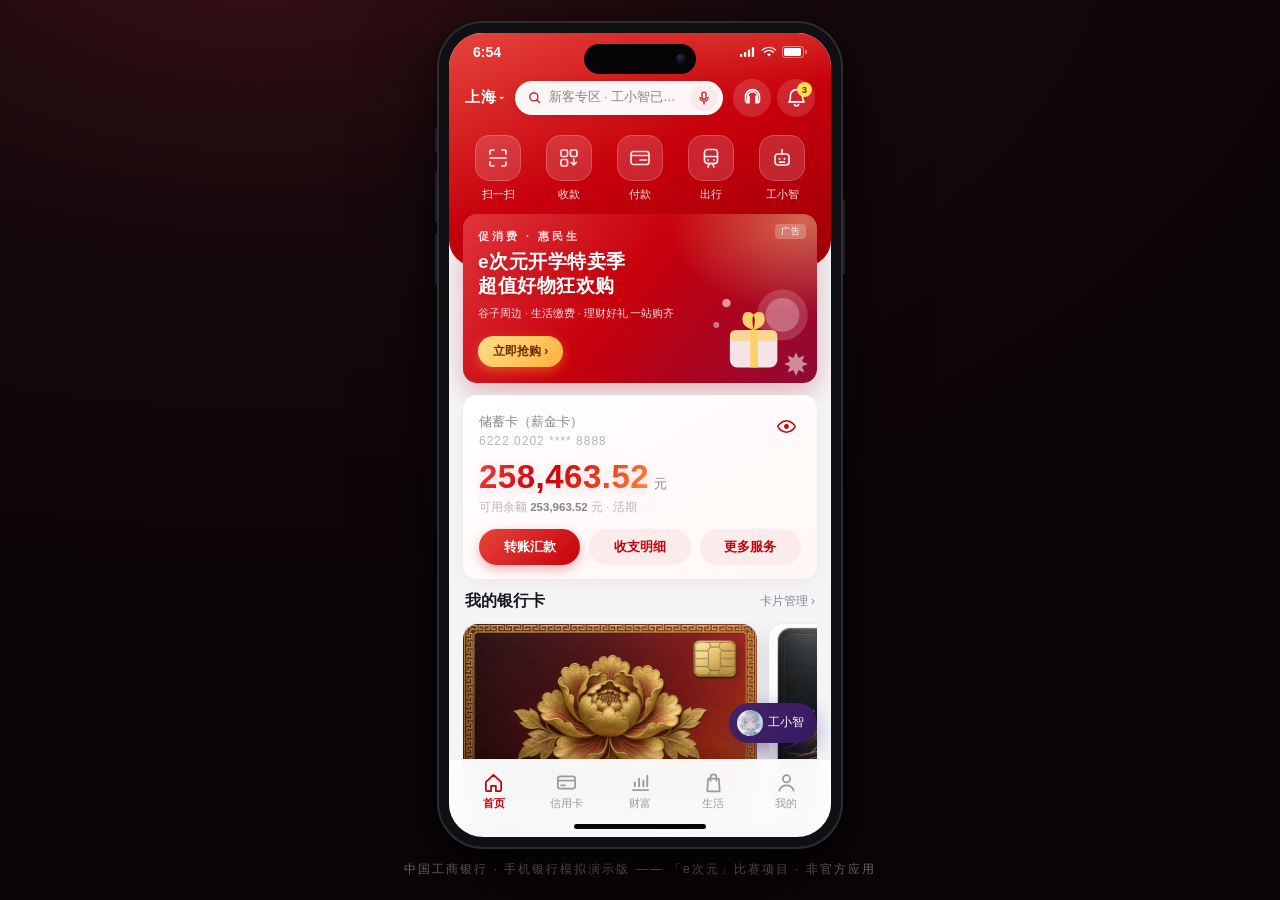
==== commit 842c9516: "feat(bank+e次元): 工行壳子业务化 + 双性别插画 + 商城全流程 银行壳子（模拟但流程完整）： - 新增 js/bank-biz.js：业务注册表 + 页面栈，81 个业务页，每页 ≥3" ====
--- a/index.html
+++ b/index.html
@@ -3,7 +3,26 @@
 <head>
 <meta charset="UTF-8">
 <meta name="viewport" content="width=device-width, initial-scale=1.0, viewport-fit=cover">
-<title>中国工商银行 · 手机银行（模拟演示版）</title>
+<title>中国工商银行 · 手机银行（模拟演示版）｜e次元 工行杯参赛作品</title>
+
+<!-- ═══ SEO：让搜索引擎抓得到、读得懂 ═══ -->
+<meta name="description" content="e次元（e-times）· 第 17 届「工行杯」全国大学生金融科技创新大赛参赛作品。以手机银行（模拟演示版）为入口，推门进入面向二次元谷子爱好者的数字社区：AI 鉴真、智能估值、交易托管、谷子信贷、AR 虚拟藏馆。">
+<meta name="keywords" content="e次元,e-times,工行杯,工行杯全国大学生金融科技创新大赛,金融科技创新,二次元,谷子经济,AI鉴真,智能估值,交易托管,谷子信贷,AR虚拟藏馆,手机银行演示">
+<meta name="author" content="何镕辉">
+<meta name="robots" content="index, follow">
+<link rel="canonical" href="https://cryo-skm.github.io/e-times/">
+<meta property="og:type" content="website">
+<meta property="og:site_name" content="e次元 e-times">
+<meta property="og:title" content="e次元 e-times · 工行杯参赛作品（移动端演示站）">
+<meta property="og:description" content="以手机银行（模拟演示版）为入口，推门进入面向二次元谷子爱好者的数字社区：AI 鉴真、智能估值、交易托管、谷子信贷、AR 虚拟藏馆。">
+<meta property="og:url" content="https://cryo-skm.github.io/e-times/">
+<meta property="og:image" content="https://cryo-skm.github.io/e-times/img/art/banner-door.jpg">
+<meta property="og:locale" content="zh_CN">
+<meta name="twitter:card" content="summary_large_image">
+<meta name="twitter:title" content="e次元 e-times · 工行杯参赛作品（移动端演示站）">
+<meta name="twitter:description" content="推开门，就是另一个世界。AI 鉴真 · 智能估值 · 交易托管 · 谷子信贷 · AR 虚拟藏馆。">
+<meta name="twitter:image" content="https://cryo-skm.github.io/e-times/img/art/banner-door.jpg">
+<link rel="alternate" hreflang="zh-CN" href="https://cryo-skm.github.io/e-times/">
 
 <!-- ═══ PWA：让 iPhone / 安卓「添加到主屏幕」后像原生 App ═══ -->
 <link rel="manifest" href="manifest.json">
@@ -43,6 +62,43 @@
  页面内可直接读取全局模拟数据 DATA（js/data.js）。
 ═══════════════════════════════════════════════════════════════════
 -->
+<script type="application/ld+json">
+{
+  "@context": "https://schema.org",
+  "@graph": [
+    {
+      "@type": "WebSite",
+      "@id": "https://cryo-skm.github.io/e-times/#website",
+      "url": "https://cryo-skm.github.io/e-times/",
+      "name": "e次元 e-times",
+      "alternateName": "e-times",
+      "description": "第 17 届「工行杯」全国大学生金融科技创新大赛参赛作品：以银行 App 为入口，进入面向二次元谷子爱好者的数字社区。",
+      "inLanguage": "zh-CN",
+      "author": { "@type": "Person", "name": "何镕辉" }
+    },
+    {
+      "@type": "WebPage",
+      "@id": "https://cryo-skm.github.io/e-times/#webpage",
+      "url": "https://cryo-skm.github.io/e-times/",
+      "name": "e次元 e-times · 移动端演示站",
+      "description": "以手机银行（模拟演示版）为入口，推门进入面向二次元谷子爱好者的数字社区。",
+      "isPartOf": { "@id": "https://cryo-skm.github.io/e-times/#website" },
+      "inLanguage": "zh-CN"
+    },
+    {
+      "@type": "SoftwareApplication",
+      "name": "e次元 e-times",
+      "applicationCategory": "FinanceApplication",
+      "operatingSystem": "Web",
+      "url": "https://cryo-skm.github.io/e-times/",
+      "description": "面向二次元谷子爱好者的数字社区演示程序，包含 AI 鉴真、智能估值、交易保障、谷子信贷与 AR 虚拟藏馆等模块。",
+      "offers": { "@type": "Offer", "price": "0", "priceCurrency": "CNY" },
+      "author": { "@type": "Person", "name": "何镕辉" }
+    }
+  ]
+}
+</script>
+  <meta name="google-site-verification" content="uTqId6SRNmGXvKSbrXiXW8jveNwHj3v3Wo9zQKKiJJE">
 </head>
 <body>
 <div class="stage">
@@ -79,14 +135,14 @@
       <section class="tab-view active" id="view-home" data-status="light">
         <div class="home-header">
           <div class="hh-top">
-            <button class="hh-loc" data-toast="演示环境：城市切换暂未开通">上海 <i>▾</i></button>
-            <div class="hh-searchpill" data-toast="演示环境：搜索暂未开通">
+            <button class="hh-loc" data-open="page-biz" onclick="BANK.open('branch')">上海 <i>▾</i></button>
+            <div class="hh-searchpill" data-open="page-biz" onclick="BANK.open('faq')">
               <svg viewBox="0 0 24 24"><circle cx="11" cy="11" r="6.5" fill="none" stroke="currentColor" stroke-width="1.9"/><path d="M16 16l4.5 4.5" stroke="currentColor" stroke-width="1.9" stroke-linecap="round"/></svg>
               <span>新客专区 · 工小智已上线</span>
               <svg class="hh-mic" viewBox="0 0 24 24"><rect x="9" y="3" width="6" height="11" rx="3" fill="none" stroke="currentColor" stroke-width="1.8"/><path d="M6 11a6 6 0 0 0 12 0M12 17v4" fill="none" stroke="currentColor" stroke-width="1.8" stroke-linecap="round"/></svg>
             </div>
             <div class="hh-actions">
-              <button class="hh-icon" data-toast="演示环境：智能客服暂未开通" title="我的客服">
+              <button class="hh-icon" data-open="page-biz" onclick="BANK.open('help')" title="我的客服">
                 <svg viewBox="0 0 24 24"><path d="M12 3a8 8 0 0 0-8 8v4a3 3 0 0 0 3 3h1v-7H6.5A5.5 5.5 0 0 1 17.5 11H16v7h1a3 3 0 0 0 3-3v-4a8 8 0 0 0-8-8z" fill="none" stroke="currentColor" stroke-width="1.8"/><rect x="16" y="11" width="2.6" height="7" rx="1.3" fill="currentColor"/><rect x="5.4" y="11" width="2.6" height="7" rx="1.3" fill="currentColor"/></svg>
               </button>
               <button class="hh-icon hh-msg" data-open="page-msgcenter" title="消息中心">
@@ -100,7 +156,7 @@
 
         <div class="home-body">
           <!-- 促销主 Banner（对标工行「开学特卖季」） -->
-          <div class="card promo-card" data-toast="演示环境：活动会场敬请期待">
+          <div class="card promo-card" data-open="page-biz" onclick="BANK.open('points')">
             <div class="promo-inner">
               <span class="promo-tag">广告</span>
               <span class="promo-kicker">促消费 · 惠民生</span>
@@ -139,11 +195,16 @@
             </div>
             <div class="ac-sub">可用余额 <b id="acAvail">253,963.52</b> 元 · 活期</div>
             <div class="ac-actions">
-              <button class="ac-btn ac-btn--main" data-open="page-transfer">转账汇款</button>
+              <button class="ac-btn ac-btn--main" data-open="page-biz" onclick="BANK.open('transfer')">转账汇款</button>
               <button class="ac-btn" data-open="page-records">收支明细</button>
-              <button class="ac-btn" data-toast="演示环境：更多功能敬请期待">更多服务</button>
-            </div>
-          </div>
+              <button class="ac-btn" data-open="page-biz" onclick="BANK.open('allfunc')">更多服务</button>
+            </div>
+          </div>
+
+          <!-- 我的银行卡卡面（横向滑动，数据源 BANK_CARDS） -->
+          <div class="sec-head"><h3>我的银行卡</h3>
+            <span class="sec-more" data-open="page-biz" onclick="BANK.open('mycards')">卡片管理 ›</span></div>
+          <div class="cardstrip" id="cardStrip"><!-- bank-biz.js 渲染 --></div>
 
           <!-- ★★★ e次元 首页专属入口（植入位1：#xingegu-home-slot） ★★★ -->
           <div class="card xingegu-card" id="xingegu-home-slot">
@@ -173,10 +234,10 @@
           <div class="home-sec">
             <div class="sec-head">
               <h3>品牌特惠</h3>
-              <span class="sec-more" data-toast="演示环境：更多品牌敬请期待">更多 ›</span>
+              <span class="sec-more" data-open="page-biz" onclick="BANK.open('allfunc')">更多 ›</span>
             </div>
             <div class="brand-row">
-              <button class="brand-item" data-toast="演示环境：京东专区敬请期待">
+              <button class="brand-item" data-open="page-biz" onclick="BANK.open('estore')">
                 <span class="brand-logo" style="background:linear-gradient(140deg,#ff7a6b,#e2231a)">京</span>
                 <b>京东专区</b><span>正品直营</span>
               </button>
@@ -195,18 +256,18 @@
           <div class="home-sec">
             <div class="sec-head">
               <h3>热兑好物</h3>
-              <span class="sec-more" data-toast="演示环境：更多好物敬请期待">更多 ›</span>
+              <span class="sec-more" data-open="page-biz" onclick="BANK.open('allfunc')">更多 ›</span>
             </div>
             <div class="redeem-row">
-              <button class="redeem-item" data-toast="演示环境：兑换详情敬请期待">
+              <button class="redeem-item" data-open="page-biz" onclick="BANK.open('points')">
                 <span class="redeem-img" style="background:linear-gradient(150deg,#fdeff6,#fbd9e8)">🧴</span>
                 <b>小魔3折便携装</b><span class="redeem-p"><em>1.84</em>万豆</span>
               </button>
-              <button class="redeem-item" data-toast="演示环境：兑换详情敬请期待">
+              <button class="redeem-item" data-open="page-biz" onclick="BANK.open('points')">
                 <span class="redeem-img" style="background:linear-gradient(150deg,#eef4ff,#dbe7ff)">🖊️</span>
                 <b>黑金商务签字笔</b><span class="redeem-p"><em>3,06</em>0豆</span>
               </button>
-              <button class="redeem-item" data-toast="演示环境：兑换详情敬请期待">
+              <button class="redeem-item" data-open="page-biz" onclick="BANK.open('points')">
                 <span class="redeem-img" style="background:linear-gradient(150deg,#f0fbf5,#dcf3e8)">🍳</span>
                 <b>不粘炒锅 26cm</b><span class="redeem-p"><em>2.7</em>万豆</span>
               </button>
@@ -247,7 +308,7 @@
         <div class="home-header home-header--life">
           <div class="hh-top">
             <div class="hh-logo"><strong class="hh-city">上海 <i>▾</i></strong></div>
-            <div class="hh-actions"><button class="hh-icon" data-toast="演示环境：签到成功 +10 工银i豆">🎁</button></div>
+            <div class="hh-actions"><button class="hh-icon" data-open="page-biz" onclick="BANK.open('points')">🎁</button></div>
           </div>
           <div class="life-slogan">惠生活 · 精彩每一天</div>
           <div class="hh-quick hh-quick--life" id="lifeQuick"><!-- JS渲染 --></div>
@@ -266,7 +327,7 @@
             <div class="grid8" id="lifeGrid"><!-- JS渲染：生活服务 --></div>
           </div>
           <div class="home-sec">
-            <div class="sec-head"><h3>限时优惠</h3><span class="sec-more" data-toast="演示环境：更多优惠敬请期待">更多 ›</span></div>
+            <div class="sec-head"><h3>限时优惠</h3><span class="sec-more" data-open="page-biz" onclick="BANK.open('allfunc')">更多 ›</span></div>
             <div class="coupon-list" id="couponList"><!-- JS渲染 --></div>
           </div>
           <div class="home-sec">
@@ -284,7 +345,7 @@
         <div class="home-header">
           <div class="hh-top">
             <div class="hh-logo"><strong class="hh-city">投资</strong></div>
-            <div class="hh-actions"><button class="hh-icon" data-toast="演示环境：资产报告生成中">📄</button></div>
+            <div class="hh-actions"><button class="hh-icon" data-open="page-biz" onclick="BANK.open('spendana')">📄</button></div>
           </div>
         </div>
         <div class="home-body">
@@ -317,7 +378,7 @@
           <div class="hh-top">
             <div class="hh-logo"><strong class="hh-city">信用卡</strong></div>
             <div class="hh-actions">
-              <button class="hh-icon" data-toast="演示环境：信用卡客服暂未开通" title="卡片客服">
+              <button class="hh-icon" data-open="page-biz" onclick="BANK.open('help')" title="卡片客服">
                 <svg viewBox="0 0 24 24"><path d="M12 3a8 8 0 0 0-8 8v4a3 3 0 0 0 3 3h1v-7H6.5A5.5 5.5 0 0 1 17.5 11H16v7h1a3 3 0 0 0 3-3v-4a8 8 0 0 0-8-8z" fill="none" stroke="currentColor" stroke-width="1.8"/><rect x="16" y="11" width="2.6" height="7" rx="1.3" fill="currentColor"/><rect x="5.4" y="11" width="2.6" height="7" rx="1.3" fill="currentColor"/></svg>
               </button>
             </div>
@@ -327,6 +388,7 @@
           <!-- 我的信用卡卡面 + 额度 -->
           <div class="card credit-hero" id="ccHero">
             <div class="cc-visual">
+              <img class="cc-face" src="img/art/card-credit.jpg" alt="工银World奋斗信用卡卡面">
               <div class="cc-deco"></div><div class="cc-deco cc-deco2"></div>
               <div class="cc-bankrow"><span class="cc-mark">工</span>中国工商银行 <em>· 信用卡</em></div>
               <div class="cc-no" id="ccNo">6222 2300 **** 1234</div>
@@ -341,12 +403,12 @@
 
           <!-- 本期账单 -->
           <div class="card bill-card">
-            <div class="bc-top"><b id="ccBillMonth">09月账单</b><span class="bc-more" data-toast="演示环境：账单明细敬请期待">账单明细 ›</span></div>
+            <div class="bc-top"><b id="ccBillMonth">09月账单</b><span class="bc-more" data-open="page-biz" onclick="BANK.open('cardtxn')">账单明细 ›</span></div>
             <div class="bc-amt">¥<b id="ccBillAmt">2,386.40</b><em>本期应还</em></div>
             <div class="bc-due">到期还款日 <b id="ccDue">10月25日</b> · 最低还款 ¥<b id="ccMin">238.64</b></div>
             <div class="bc-btns">
               <button class="ac-btn ac-btn--main" id="ccRepayBtn">一键还款</button>
-              <button class="ac-btn" data-toast="演示：可分期金额 ¥2,150.00，分12期费率0.6%/期">账单分期</button>
+              <button class="ac-btn" data-open="page-biz" onclick="BANK.open('installment')">账单分期</button>
             </div>
           </div>
 
@@ -361,7 +423,7 @@
 
           <!-- 卡片权益 -->
           <div class="home-sec">
-            <div class="sec-head"><h3>卡片权益</h3><span class="sec-more" data-toast="演示环境：更多权益敬请期待">全部 ›</span></div>
+            <div class="sec-head"><h3>卡片权益</h3><span class="sec-more" data-open="page-biz" onclick="BANK.open('carddetail','c2')">全部 ›</span></div>
             <div class="card"><div class="grid8" id="creditBenefits"></div></div>
           </div>
 
@@ -385,7 +447,7 @@
                 </div>
               </div>
             </div>
-            <button class="hh-icon" data-toast="演示环境：设置暂未开通">⚙</button>
+            <button class="hh-icon" data-open="page-biz" onclick="BANK.open('settings')">⚙</button>
           </div>
           <div class="mine-stats">
             <div><em>工银i豆</em><b>8,640</b></div>
@@ -533,8 +595,28 @@
           <div class="scan-line"></div>
         </div>
         <p class="scan-tip">对准二维码 / 条码，即可收款付款<br><b>也可以扫谷子上的防伪码验证真伪</b></p>
-        <div class="scan-tools"><span>相册</span><span>闪光灯</span></div>
-      </div>
+        <div class="scan-tools">
+          <button onclick="ICBCApp.toast('演示环境：已从相册读取二维码','🖼')">相册</button>
+          <button onclick="this.classList.toggle('on');ICBCApp.toast('闪光灯已'+(this.classList.contains('on')?'开启':'关闭'),'🔦')">闪光灯</button>
+        </div>
+        <div class="scan-picks">
+          <span class="scan-picks-h">可选场景（演示）</span>
+          <button class="scan-pick" onclick="ICBCApp.closePage('page-scan');BANK.open('scanresult','pay')">扫码付款<em>商户收款码</em></button>
+          <button class="scan-pick" onclick="ICBCApp.closePage('page-scan');BANK.open('scanresult','recv')">扫码收款<em>顾客付款码</em></button>
+          <button class="scan-pick" onclick="ICBCApp.closePage('page-scan');BANK.open('scanresult','gu')">识谷鉴真<em>谷子防伪码</em></button>
+          <button class="scan-pick ghost" onclick="ICBCApp.closePage('page-scan');BANK.open('scanpay')">全部扫码功能<em>收付 / 记录 / 设置</em></button>
+        </div>
+      </div>
+    </div>
+
+    <!-- 通用业务页：绑卡 / 限额 / 挂失 / 缴费 / 充值 / 理财 / 存款 / 贷款 /
+         信用卡申请 / 结售汇 / 网点 / 安全中心 / 设置 / 回单…由 js/bank-biz.js 渲染 -->
+    <div class="overlay-page" id="page-biz" data-status="dark">
+      <div class="op-navbar">
+        <button class="op-back" onclick="BANK.back()"><svg viewBox="0 0 24 24"><path d="M15 4l-8 8 8 8" fill="none" stroke="currentColor" stroke-width="2" stroke-linecap="round" stroke-linejoin="round"/></svg></button>
+        <span id="bizTitle">业务办理</span><i class="op-more" onclick="BANK.home()">···</i>
+      </div>
+      <div class="op-body" id="bizBody"><!-- JS渲染 --></div>
     </div>
 
     <!-- 更多功能 -->
@@ -605,6 +687,7 @@
 <script src="js/data.js"></script>
 <script src="js/chars.js"></script>
 <script src="js/app.js"></script>
+<script src="js/bank-biz.js"></script>
 <script src="js/xingegu.js"></script>
 <script src="js/modules3.js"></script>
 <script src="js/ec-discovery.js"></script>
--- a/css/style.css
+++ b/css/style.css
@@ -1,8 +1,8 @@
-/* ═══════════════════════════════════════════════════════════
-   中国工商银行 · 手机银行模拟演示版
-   「e次元」比赛项目 —— UI 样式
-   风格基准：工行官方红（#C7000B）+ 暖金点缀 + 白色圆角卡片
-   ═══════════════════════════════════════════════════════════ */
+/* ══════════════════════════════════════════════════════════════
+   中国工商银行 · 手机银行模拟
+   「e次元」体验版 —— UI 样式
+   强调色：#C7000B + 暖金点缀 + 奶油底渐变
+   ══════════════════════════════════════════════════════════════ */
 
 :root {
   --icbc-red: #c7000b;
@@ -715,6 +715,21 @@
 .scan-tip { text-align: center; font-size: 12.5px; opacity: .65; line-height: 2; }
 .scan-tip b { color: #3affd5; font-weight: 600; }
 .scan-tools { display: flex; gap: 46px; font-size: 12px; opacity: .75; }
+.scan-tools button { font-size: 12px; opacity: .85; color: inherit; padding: 6px 14px;
+  border-radius: 14px; background: rgba(255,255,255,.10); }
+.scan-tools button.on { background: rgba(58,255,213,.22); color: #3affd5; opacity: 1; }
+
+/* 扫码页 · 演示场景选择 */
+.scan-picks { width: 100%; max-width: 330px; margin-top: 4px; }
+.scan-picks-h { display: block; text-align: center; font-size: 11px; opacity: .5;
+  margin-bottom: 10px; letter-spacing: .5px; }
+.scan-pick { display: flex; align-items: center; justify-content: space-between; width: 100%;
+  padding: 12px 15px; margin-bottom: 9px; border-radius: 14px;
+  background: rgba(255,255,255,.10); color: #fff; font-size: 13px; font-weight: 600;
+  backdrop-filter: blur(6px); transition: transform .15s, background .2s; text-align: left; }
+.scan-pick:active { transform: scale(.97); background: rgba(255,255,255,.18); }
+.scan-pick em { font-style: normal; font-size: 11px; font-weight: 400; opacity: .58; }
+.scan-pick.ghost { background: rgba(255,255,255,.05); color: rgba(255,255,255,.8); font-weight: 500; }
 
 /* ══════════ 魔法空间 ══════════ */
 .op-navbar--gold {
@@ -851,6 +866,13 @@
   display: flex; flex-direction: column; justify-content: space-between;
   box-shadow: 0 10px 24px rgba(160, 10, 20, .28);
 }
+/* 真实卡面图作底层：上面压一层暗角，保证卡号/卡名始终可读 */
+.cc-face { position: absolute; inset: 0; width: 100%; height: 100%; object-fit: cover; z-index: 0; }
+.cc-visual::after {
+  content: ''; position: absolute; inset: 0; z-index: 1; pointer-events: none;
+  background: linear-gradient(112deg, rgba(0,0,0,.46) 0%, rgba(0,0,0,.16) 52%, rgba(0,0,0,.40) 100%);
+}
+.cc-bankrow, .cc-no, .cc-foot { position: relative; z-index: 2; }
 .cc-deco {
   position: absolute; right: -60px; top: -80px;
   width: 190px; height: 190px; border-radius: 50%;
@@ -1049,3 +1071,116 @@
 .redeem-item b { font-size: 11.5px; padding: 0 8px; line-height: 1.35; min-height: 31px; }
 .redeem-p { padding: 3px 8px 0; font-size: 9.5px; color: #c08a1e; font-weight: 600; }
 .redeem-p em { font-style: normal; font-size: 15px; font-weight: 800; color: #c7000b; margin-right: 1px; }
+
+/* ═══════════════════════════════════════════════════════════
+   通用业务页（js/bank-biz.js）· 绑卡 / 限额 / 缴费 / 理财 / 贷款…
+   ═══════════════════════════════════════════════════════════ */
+.bz-head { display: flex; align-items: baseline; gap: 8px; margin: 16px 2px 9px; }
+.bz-head b { font-size: 14.5px; }
+.bz-head span { font-size: 11px; color: var(--txt-3); }
+
+.bz-card { background: var(--card); border-radius: 14px; box-shadow: var(--shadow); margin-bottom: 12px; overflow: hidden; }
+
+.bz-row { display: flex; align-items: center; gap: 11px; width: 100%; padding: 13px 14px; text-align: left; }
+.bz-row + .bz-row { border-top: 1px solid rgba(0,0,0,.045); }
+.bz-row:active { background: rgba(0,0,0,.03); }
+.bz-ri { flex: none; width: 34px; height: 34px; border-radius: 11px; display: flex; align-items: center; justify-content: center; color: #3a4252; }
+.bz-ri svg { width: 18px; height: 18px; }
+.bz-rt { flex: 1; min-width: 0; }
+.bz-rt b { font-size: 13.5px; font-weight: 600; display: block; }
+.bz-rt i { font-style: normal; font-size: 11px; color: var(--txt-3); display: block; margin-top: 2px; }
+.bz-arr { font-size: 17px; color: #c6cbd4; }
+.bz-rr { flex: none; }
+
+.bz-tiles { display: grid; grid-template-columns: repeat(4, 1fr); gap: 12px 4px; background: var(--card);
+  border-radius: 14px; box-shadow: var(--shadow); padding: 15px 6px; margin-bottom: 12px; }
+.bz-tile { display: flex; flex-direction: column; align-items: center; gap: 6px; font-size: 11px; color: var(--txt-2); }
+.bz-tile:active { transform: scale(.94); }
+.bz-tii { width: 38px; height: 38px; border-radius: 12px; display: flex; align-items: center;
+  justify-content: center; font-size: 14px; font-weight: 700; color: #c7000b; }
+.bz-tii svg { width: 19px; height: 19px; }
+
+.bz-kv { display: flex; align-items: center; justify-content: space-between; padding: 12px 14px; font-size: 13px; }
+.bz-kv + .bz-kv { border-top: 1px solid rgba(0,0,0,.045); }
+.bz-kv span { color: var(--txt-3); }
+.bz-kv b { font-weight: 600; }
+.bz-kv b.up { color: #c7000b; }
+
+.bz-main { width: 100%; padding: 14px; border-radius: 26px; color: #fff; font-size: 15px; font-weight: 700;
+  background: linear-gradient(135deg, #e8172b, #c7000b); box-shadow: 0 6px 16px rgba(199,0,11,.28); margin-top: 6px; }
+.bz-main:active { transform: scale(.98); }
+.bz-plain { width: 100%; padding: 12px; border-radius: 24px; background: #f5f6fa; color: var(--txt-2); font-size: 13.5px; margin-top: 9px; }
+.bz-plain:active { transform: scale(.98); }
+.bz-tip { font-size: 10.5px; color: var(--txt-3); text-align: center; margin-top: 10px; line-height: 1.7; }
+
+.bz-form { padding: 14px; }
+.bz-form label { font-size: 12px; color: var(--txt-3); display: block; margin-bottom: 5px; }
+.bz-form input { width: 100%; border: none; outline: none; font-size: 16px; font-weight: 600;
+  padding: 9px 0; background: transparent; border-bottom: 1.5px solid #eef1f6; }
+.bz-form input:focus { border-color: #c7000b; }
+.bz-hint { font-size: 10.5px; color: var(--txt-3); margin-top: 9px; }
+.bz-hint.ok { color: #0aa870; font-weight: 600; }
+.bz-code { display: flex; gap: 9px; align-items: center; }
+.bz-code input { flex: 1; }
+.bz-code button { flex: none; padding: 8px 14px; border-radius: 16px; background: #fff0f1; color: #c7000b; font-size: 12px; font-weight: 600; }
+
+.bz-steps { display: flex; gap: 8px; justify-content: center; margin: 4px 0 14px; }
+.bz-steps i { width: 26px; height: 26px; border-radius: 50%; display: flex; align-items: center;
+  justify-content: center; font-size: 12px; font-style: normal; font-weight: 700; background: #eef1f6; color: #9aa3b0; }
+.bz-steps i.on { background: #c7000b; color: #fff; }
+.bz-steps i.done { background: #fde8ea; color: #c7000b; }
+
+.bz-warn { padding: 12px 14px; font-size: 12px; line-height: 1.75; color: #a4581a; background: #fff8ee; }
+
+.bz-bcard { position: relative; display: flex; align-items: center; gap: 12px; width: 100%; padding: 11px;
+  margin-bottom: 11px; border-radius: 15px; background: var(--card); box-shadow: var(--shadow); text-align: left; }
+.bz-bcard:active { transform: scale(.98); }
+.bz-bcard img { width: 98px; height: 62px; border-radius: 9px; object-fit: cover; flex: none; background: #f2f4f8; }
+.bz-bc-t { flex: 1; min-width: 0; }
+.bz-bc-t b { font-size: 13.5px; display: block; }
+.bz-bc-t i { font-style: normal; font-size: 11px; color: var(--txt-3); display: block; margin-top: 3px; }
+.bz-bc-tag { font-style: normal; font-size: 9.5px; font-weight: 700; color: #c7000b; background: #ffecee; padding: 3px 8px; border-radius: 8px; }
+
+.bz-cshow { margin: 4px 0 14px; }
+.bz-cshow img { width: 100%; border-radius: 15px; display: block; box-shadow: 0 10px 26px rgba(31,41,61,.16); }
+
+.bz-done { text-align: center; padding: 20px 0 6px; }
+.bz-done-ico { width: 62px; height: 62px; border-radius: 50%; background: #eef9ef; color: #0aa870;
+  display: inline-flex; align-items: center; justify-content: center; margin-bottom: 12px; }
+.bz-done-ico svg { width: 32px; height: 32px; }
+.bz-done b { display: block; font-size: 17px; }
+.bz-done span { display: block; font-size: 12px; color: var(--txt-3); margin-top: 7px; line-height: 1.6; }
+
+.bz-lim { padding: 13px 14px; }
+.bz-lim + .bz-lim { border-top: 1px solid rgba(0,0,0,.045); }
+.bz-lim span { font-size: 12.5px; color: var(--txt-3); }
+.bz-lim b { float: right; font-size: 14px; color: #c7000b; font-weight: 700; }
+.bz-lim input[type=range] { width: 100%; margin-top: 12px; accent-color: #c7000b; }
+
+/* ── 转账支付密码输入 ── */
+.bz-pass { display: flex; gap: 9px; justify-content: center; margin: 14px 0 12px; }
+.bz-pass i { width: 40px; height: 44px; border-radius: 10px; background: #f4f6fa;
+  border: 1px solid rgba(0,0,0,.06); position: relative; }
+.bz-pass i::after { content: ''; position: absolute; left: 50%; top: 50%; width: 9px; height: 9px;
+  margin: -4.5px 0 0 -4.5px; border-radius: 50%; background: #1f293d; opacity: .18; }
+
+/* ── 首页「我的银行卡」横向卡面条 ── */
+.cardstrip { display: flex; gap: 12px; overflow-x: auto; padding: 2px 2px 10px;
+  scroll-snap-type: x mandatory; -webkit-overflow-scrolling: touch; }
+.cardstrip::-webkit-scrollbar { display: none; }
+.cs-card { position: relative; flex: 0 0 84%; scroll-snap-align: start; border-radius: 15px;
+  overflow: hidden; background: #fff; box-shadow: 0 8px 20px rgba(31,41,61,.14);
+  transition: transform .16s; }
+.cs-card:active { transform: scale(.98); }
+.cs-card img { width: 100%; aspect-ratio: 1.587; object-fit: cover; display: block; }
+.cs-t { position: absolute; left: 0; right: 0; bottom: 0; padding: 22px 13px 10px;
+  background: linear-gradient(to top, rgba(0,0,0,.62), transparent); text-align: left; }
+.cs-t b { font-size: 12.5px; font-weight: 700; color: #fff; display: block; }
+.cs-t i { font-style: normal; font-size: 10.5px; color: rgba(255,255,255,.82); display: block; margin-top: 2px; }
+.cs-add { flex: 0 0 30%; border: 1.5px dashed #d6dae3; box-shadow: none; background: #fafbfd;
+  display: flex; flex-direction: column; align-items: center; justify-content: center; gap: 8px;
+  aspect-ratio: 1.587 / 1.4; }
+.cs-plus { width: 34px; height: 34px; border-radius: 50%; background: #fff; color: #98a0ad;
+  font-size: 20px; font-weight: 700; display: flex; align-items: center; justify-content: center;
+  box-shadow: 0 2px 8px rgba(31,41,61,.08); }
+.cs-add-t { font-size: 11px; color: #98a0ad; }
--- a/css/xingegu.css
+++ b/css/xingegu.css
@@ -793,3 +793,99 @@
 /* 我的页蓝调（天蓝→靛蓝） */
 .mn-hero{background:linear-gradient(135deg,#3d7eff 0%,#5b7cff 52%,#8a6bff 100%)!important;
   box-shadow:0 12px 30px rgba(61,126,255,.32)!important}
+
+/* ════════════════════════════════════════════════════════════════════
+   商城全流程（购物车 / 收货地址 / 结算 / 订单 / 物流） 
+   ════════════════════════════════════════════════════════════════════ */
+
+/* ── 商城顶部快捷行：购物车 / 订单 / 地址 ── */
+.ml-quickrow{display:flex;gap:9px;margin:10px 0 12px}
+.ml-qb{flex:1;position:relative;display:flex;align-items:center;justify-content:center;gap:6px;
+  padding:11px 0;border-radius:14px;background:#fff;box-shadow:var(--shadow);
+  font-size:12.5px;font-weight:600;color:var(--ink2);transition:transform .15s}
+.ml-qb:active{transform:scale(.96)}
+.ml-qb-badge{position:absolute;top:4px;right:14px;min-width:17px;height:17px;padding:0 4px;border-radius:9px;
+  background:var(--red-grad);color:#fff;font-size:10px;font-weight:700;font-style:normal;
+  display:flex;align-items:center;justify-content:center;box-shadow:0 2px 6px rgba(199,0,11,.35)}
+.ml-qb-badge.gray{background:#c9cfda;box-shadow:none}
+
+/* ── 商品卡「加入购物车」条 ── */
+.ml-cart{width:100%;margin-top:7px;padding:7px 0;border-radius:11px;background:#fff5f7;color:var(--red);
+  font-size:11.5px;font-weight:700;border:1px solid #ffdde5;transition:transform .15s}
+.ml-cart:active{transform:scale(.95)}
+
+/* ── 购物车 / 订单 通用商品行 ── */
+.xzg-cartrow{display:flex;align-items:center;gap:11px;padding:11px 0}
+.xzg-cartrow+.xzg-cartrow{border-top:1px solid var(--line)}
+.cc-img{width:60px;height:60px;border-radius:12px;overflow:hidden;flex-shrink:0;display:block;
+  background:#f6f7fa;box-shadow:0 3px 10px rgba(31,41,61,.07)}
+.cc-img svg,.cc-img img{width:100%;height:100%;object-fit:cover;display:block}
+.cc-main{flex:1;min-width:0}
+.cc-main b{font-size:12.5px;font-weight:600;display:block;line-height:1.45;
+  overflow:hidden;text-overflow:ellipsis;display:-webkit-box;-webkit-line-clamp:2;-webkit-box-orient:vertical}
+.cc-p{font-size:11.5px;color:var(--ink3);display:block;margin-top:4px}
+.cc-sum{font-size:13.5px;font-weight:800;color:var(--ink);flex-shrink:0}
+.cc-ops{display:flex;align-items:center;gap:0;margin-top:7px}
+.cc-ops button{width:26px;height:26px;border-radius:8px;background:#f5f6fa;color:var(--ink2);
+  font-size:15px;font-weight:700;line-height:1;display:flex;align-items:center;justify-content:center}
+.cc-ops button:active{background:#eceef4}
+.cc-ops i{min-width:34px;text-align:center;font-style:normal;font-size:13px;font-weight:700}
+.cc-ops .cc-del{width:auto;padding:0 10px;margin-left:auto;background:none;color:var(--ink3);
+  font-size:11.5px;font-weight:500}
+
+/* ── 收货地址选择块 ── */
+.xzg-addrbox{display:flex;align-items:center;gap:11px;background:#fff;border-radius:14px;
+  padding:13px 14px;box-shadow:var(--shadow);margin-bottom:12px;cursor:pointer}
+.xzg-addrbox:active{transform:scale(.99)}
+.ab-ic{font-size:19px;flex-shrink:0}
+.ab-m{flex:1;min-width:0}
+.ab-m b{font-size:13px;display:block}
+.ab-m span{font-size:11.5px;color:var(--ink3);display:block;margin-top:3px;line-height:1.5}
+.ab-arr{font-size:19px;color:var(--ink3);flex-shrink:0}
+
+/* ── 地址管理列表 ── */
+.xzg-addrow{display:flex;align-items:center;gap:10px;background:#fff;border-radius:14px;
+  padding:13px 14px;margin-bottom:9px;box-shadow:var(--shadow);cursor:pointer;
+  border:1.5px solid transparent;transition:border-color .2s}
+.xzg-addrow.on{border-color:#f3c6c9;background:#fffafb}
+.ar-m{flex:1;min-width:0}
+.ar-m b{font-size:13px;display:block}
+.ar-m b i{font-style:normal;font-weight:400;color:var(--ink3);font-size:11.5px;margin-left:6px}
+.ar-m b em{font-style:normal;font-size:9.5px;font-weight:700;color:#fff;background:var(--red-grad);
+  padding:2px 7px;border-radius:8px;margin-left:6px}
+.ar-m span{font-size:11.5px;color:var(--ink3);display:block;margin-top:4px;line-height:1.5}
+.ar-tag{font-size:10px;color:var(--ink3);background:#f3f4f8;padding:3px 9px;border-radius:9px;flex-shrink:0}
+
+/* ── 订单列表 ── */
+.mo-seg{display:flex;gap:8px;margin-bottom:12px}
+.mo-seg button{flex:1;padding:9px 0;border-radius:12px;background:#fff;box-shadow:var(--shadow);
+  font-size:12.5px;font-weight:600;color:var(--ink2);transition:.2s}
+.mo-seg button.on{background:var(--red-grad);color:#fff;box-shadow:0 5px 14px rgba(199,0,11,.28)}
+.mo-card{background:#fff;border-radius:16px;box-shadow:var(--shadow);padding:13px 14px;margin-bottom:12px;cursor:pointer}
+.mo-card:active{transform:scale(.99)}
+.mo-h{display:flex;align-items:center;justify-content:space-between;margin-bottom:4px}
+.mo-no{font-size:11px;color:var(--ink3)}
+.mo-h b{font-size:12.5px;font-weight:700}
+.mo-f{display:flex;align-items:center;justify-content:space-between;gap:10px;
+  padding-top:10px;margin-top:6px;border-top:1px solid var(--line)}
+.mo-ops{display:flex;gap:9px;justify-content:flex-end;margin-top:11px;flex-wrap:wrap}
+.mo-ops .xzg-btn.mini{border-radius:16px}
+
+/* ── 物流时间轴 ── */
+.xzg-logi{position:relative;padding-left:6px;margin:6px 0 4px}
+.lg-row{position:relative;padding:0 0 20px 22px}
+.lg-row:last-child{padding-bottom:4px}
+.lg-row::before{content:'';position:absolute;left:5px;top:14px;bottom:0;width:1.5px;background:var(--line)}
+.lg-row:last-child::before{display:none}
+.lg-dot{position:absolute;left:0;top:5px;width:11px;height:11px;border-radius:50%;
+  background:#dfe3ea;box-shadow:0 0 0 3px #fff}
+.lg-row.on .lg-dot{background:var(--red);box-shadow:0 0 0 3px #ffe6e9}
+.lg-m b{font-size:12.5px;font-weight:600;display:block;line-height:1.5}
+.lg-row.on .lg-m b{color:var(--red)}
+.lg-m span{font-size:11px;color:var(--ink3);display:block;margin-top:3px}
+
+/* ── 订单详情键值行 ── */
+.xzg-kvrow{display:flex;align-items:center;justify-content:space-between;gap:12px;padding:9px 0}
+.xzg-kvrow+.xzg-kvrow{border-top:1px solid var(--line)}
+.xzg-kvrow span{font-size:12px;color:var(--ink3);flex-shrink:0}
+.xzg-kvrow b{font-size:12.5px;font-weight:600;text-align:right}
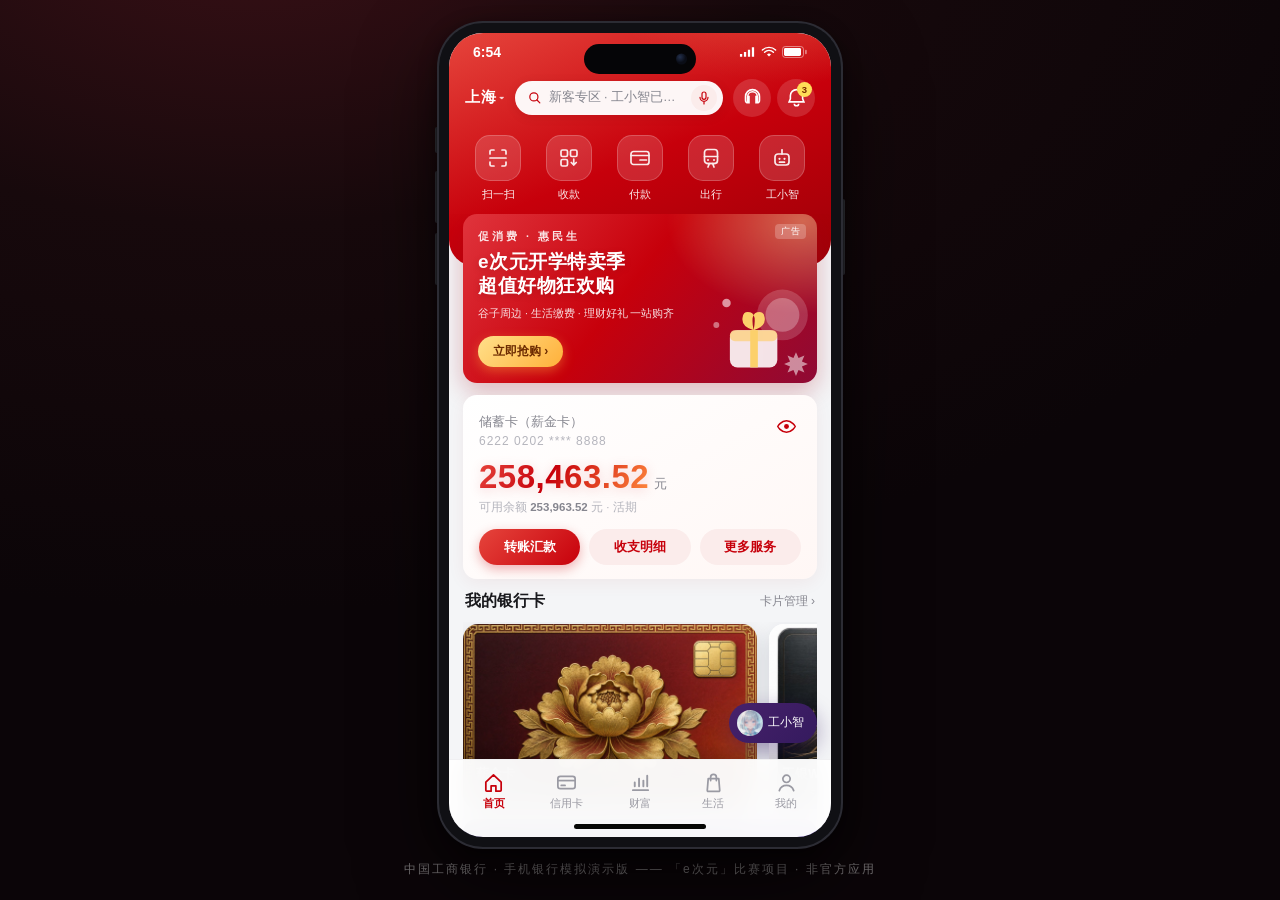
==== commit 06e3a24d: "feat(e次元/PC): 性别入口可视性升级 —— 我的页常驻开关 + 右上角「设置」按钮 + PC 端设置面板" ====
--- a/index.html
+++ b/index.html
@@ -316,7 +316,7 @@
         <div class="home-body">
           <!-- ★ e次元 生活入口（生活页 → 商城，与首页卡片落点不同） -->
           <button class="ec-door" data-ec="mall">
-            <img src="img/art/banner-mall.jpg" alt="">
+            <img data-gart="banner-mall" src="img/art/banner-mall.jpg" alt="">
             <div>
               <b>e次元 甄选 · 谷子好物</b>
               <span>工行自有 IP 周边 · 谷粒也能兑换</span>
@@ -666,7 +666,10 @@
       <div class="xg-navbar">
         <button class="op-back" data-close="page-xingegu"><svg viewBox="0 0 24 24"><path d="M15 4l-8 8 8 8" fill="none" stroke="currentColor" stroke-width="2" stroke-linecap="round" stroke-linejoin="round"/></svg></button>
         <div class="xg-nav-brand">e<span>次</span>元</div>
-        <i class="op-more">···</i>
+        <button class="xg-setbtn" type="button" aria-label="e次元设置" title="e次元设置">
+          <svg viewBox="0 0 24 24" fill="none" stroke="currentColor" stroke-width="1.9" stroke-linecap="round" stroke-linejoin="round"><circle cx="12" cy="12" r="3.1"/><path d="M19.5 14.2a1.7 1.7 0 0 0 .34 1.87l.06.06a2.05 2.05 0 1 1-2.9 2.9l-.06-.06a1.7 1.7 0 0 0-1.87-.34 1.7 1.7 0 0 0-1.03 1.55V20.4a2.05 2.05 0 1 1-4.1 0v-.1a1.7 1.7 0 0 0-1.1-1.55 1.7 1.7 0 0 0-1.87.34l-.06.06a2.05 2.05 0 1 1-2.9-2.9l.06-.06a1.7 1.7 0 0 0 .34-1.87 1.7 1.7 0 0 0-1.55-1.03H3.6a2.05 2.05 0 1 1 0-4.1h.1A1.7 1.7 0 0 0 5.25 8.1a1.7 1.7 0 0 0-.34-1.87l-.06-.06a2.05 2.05 0 1 1 2.9-2.9l.06.06a1.7 1.7 0 0 0 1.87.34h.08A1.7 1.7 0 0 0 10.79 2.1V2a2.05 2.05 0 1 1 4.1 0v.1a1.7 1.7 0 0 0 1.03 1.55 1.7 1.7 0 0 0 1.87-.34l.06-.06a2.05 2.05 0 1 1 2.9 2.9l-.06.06a1.7 1.7 0 0 0-.34 1.87v.08a1.7 1.7 0 0 0 1.55 1.03h.1a2.05 2.05 0 1 1 0 4.1h-.1a1.7 1.7 0 0 0-1.55 1.03z"/></svg>
+          <span>设置</span>
+        </button>
       </div>
       <div class="xg-feature-chips" id="xingeguChips"><!-- JS渲染：四功能切换 --></div>
       <div class="xg-slot-body" id="xingegu-slot">
--- a/css/xingegu.css
+++ b/css/xingegu.css
@@ -889,3 +889,56 @@
 .xzg-kvrow+.xzg-kvrow{border-top:1px solid var(--line)}
 .xzg-kvrow span{font-size:12px;color:var(--ink3);flex-shrink:0}
 .xzg-kvrow b{font-size:12.5px;font-weight:600;text-align:right}
+
+/* ════════════════════════════════════════════════════════════════
+   性别入口可视性升级：右上角「⚙ 设置」按钮 + 通用性别切换控件 .xsb
+   ════════════════════════════════════════════════════════════════ */
+/* e次元 导航栏右上角设置按钮（替代原先只有 15px 的「···」） */
+.xg-navbar .xg-setbtn{
+  display:flex;align-items:center;gap:4px;
+  padding:6px 11px;border-radius:999px;
+  background:rgba(255,255,255,.16);border:1px solid rgba(255,255,255,.34);
+  color:#fff;font-size:11.5px;font-weight:600;line-height:1;
+  cursor:pointer;transition:transform .16s cubic-bezier(.34,1.56,.64,1),background .18s;
+}
+.xg-navbar .xg-setbtn:active{transform:scale(.93);background:rgba(255,255,255,.28)}
+.xg-navbar .xg-setbtn svg{width:15px;height:15px;flex-shrink:0}
+
+/* 通用「性别切换」卡片：左图标 + 文案 + 右侧分段控件 */
+.xsb{
+  background:#fff;border-radius:16px;padding:13px 14px;margin-bottom:16px;
+  box-shadow:0 6px 18px rgba(31,41,61,.08);border:1px solid rgba(255,255,255,.9);
+  display:flex;align-items:center;gap:11px;
+}
+.xsb-ic{font-style:normal;font-size:20px;width:40px;height:40px;border-radius:13px;
+  background:#f4f0ff;display:flex;align-items:center;justify-content:center;flex-shrink:0}
+.xsb-t{flex:1;min-width:0}
+.xsb-t b{font-size:13px;font-weight:700;display:block;color:var(--ink)}
+.xsb-t span{font-size:10.5px;color:var(--ink3);display:block;margin-top:2px;line-height:1.45}
+.xsb-t i{font-style:normal;font-weight:700;color:#7a5cff}
+/* 分段控件 */
+.xsb-seg{display:flex;gap:6px;flex-shrink:0}
+.xsb-seg button{
+  border:1.5px solid #e6e2f5;background:#faf9ff;border-radius:11px;
+  padding:7px 10px;text-align:center;min-width:64px;
+  transition:transform .16s cubic-bezier(.34,1.56,.64,1),border-color .18s,box-shadow .18s;
+}
+.xsb-seg button:active{transform:scale(.95)}
+.xsb-seg button b{display:block;font-size:11.5px;font-weight:700;color:#5b5f6e}
+.xsb-seg button span{display:block;font-size:9px;color:#a3a8b6;margin-top:1px}
+.xsb-seg button.on{
+  border-color:#7a5cff;background:linear-gradient(160deg,#efeaff,#fff);
+  box-shadow:0 3px 10px rgba(122,92,255,.22);
+}
+.xsb-seg button.on b{color:#6a48f0}
+.xsb-seg button.on span{color:#8a7ad8}
+.xsb-seg--sm button{min-width:56px;padding:6px 8px}
+/* 设置面板里的竖排变体 */
+.xsb--panel{flex-direction:column;align-items:stretch;gap:10px}
+.xsb--panel .xsb-t b{font-size:13.5px}
+.xsb--panel .xsb-seg{width:100%}
+.xsb--panel .xsb-seg button{flex:1;min-width:0;padding:9px 10px}
+.xsb--panel .xsb-seg button b{font-size:12.5px}
+.xsb--panel .xsb-seg button span{font-size:9.5px}
+/* 「我的」页里的那一条：与 mn-acts 视觉对齐 */
+.mn-xsb{margin-bottom:16px}
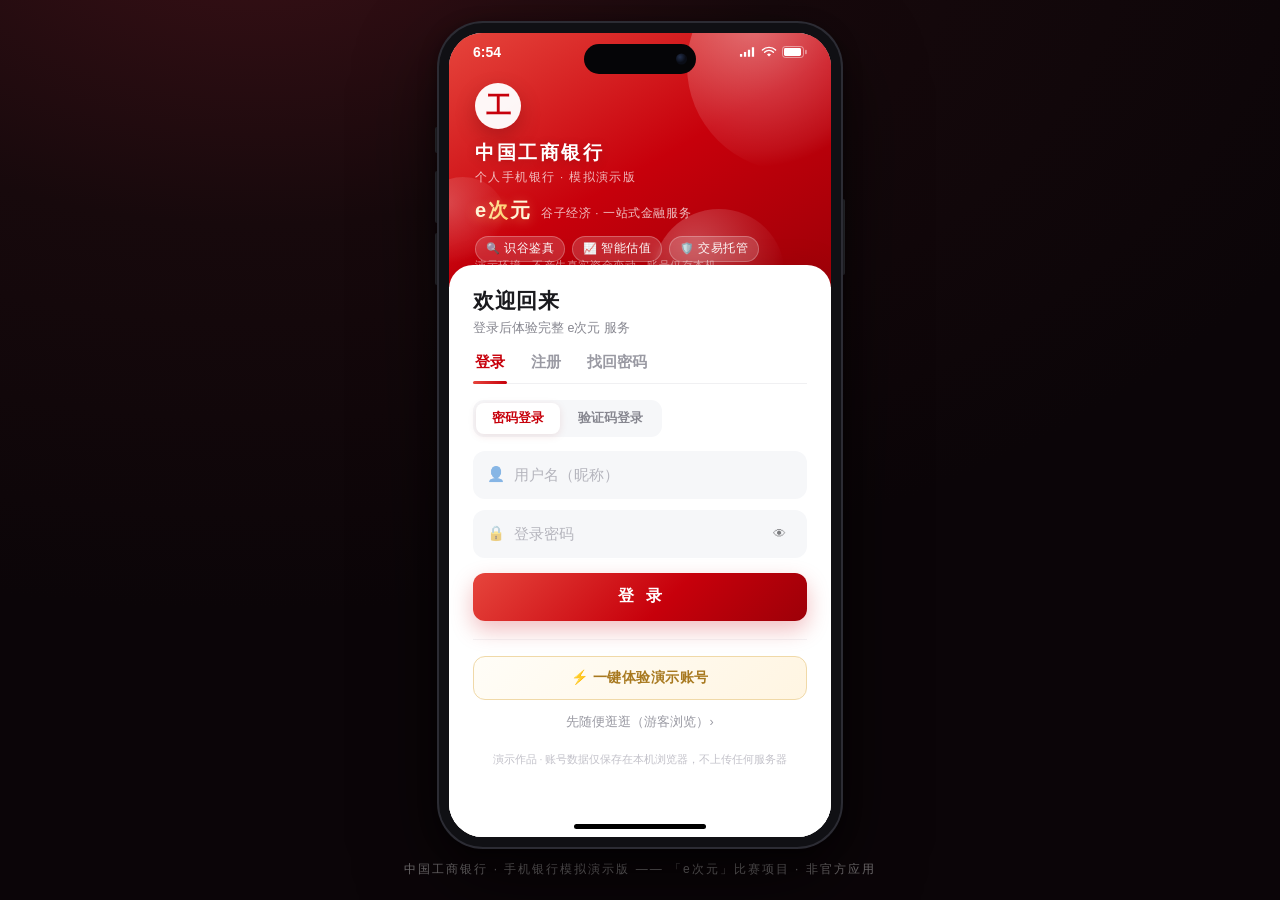
==== commit 34e76e05: "perf/feat(评估整改): SW 防冻结 · WebP 响应式 · 触控字号达标 · 无障碍层 · hash 路由 对照《网站13评估与改进建议》逐条落地：  1) Service Worker" ====
--- a/index.html
+++ b/index.html
@@ -40,6 +40,14 @@
 <link rel="stylesheet" href="css/xingegu.css">
 <link rel="stylesheet" href="css/ec-modules.css">
 <link rel="stylesheet" href="css/ec-theme.css">
+<link rel="stylesheet" href="css/ec-auth.css">
+
+<!-- ═══ 首屏关键插画预加载 ═══
+     用 imagesrcset 让浏览器按设备像素比自己选档：手机拿 480w，桌面拿 800w/1200w。
+     type=image/webp —— 不支持 WebP 的老浏览器会跳过这条，照常走 <img> 的 JPEG。 -->
+<link rel="preload" as="image" type="image/webp" href="img/art/banner-door-800.webp"
+      imagesrcset="img/art/banner-door-480.webp 480w, img/art/banner-door-800.webp 800w, img/art/banner-door.webp 1200w"
+      imagesizes="(max-width: 900px) 92vw, 880px">
 <!--
 ═══════════════════════════════════════════════════════════════════
  「e次元」程序植入说明（写给负责植入功能的 AI）
@@ -132,7 +140,7 @@
     <main class="views">
 
       <!-- ────────── ① 首页 ────────── -->
-      <section class="tab-view active" id="view-home" data-status="light">
+      <section class="tab-view active" id="view-home" role="tabpanel" aria-labelledby="tab-view-home" data-status="light">
         <div class="home-header">
           <div class="hh-top">
             <button class="hh-loc" data-open="page-biz" onclick="BANK.open('branch')">上海 <i>▾</i></button>
@@ -184,7 +192,7 @@
                 <span class="ac-name">储蓄卡（薪金卡）</span>
                 <span class="ac-no" id="acNo">6222 0202 **** 8888</span>
               </div>
-              <button class="ac-eye" id="eyeBtn" title="显示/隐藏余额">
+              <button class="ac-eye" id="eyeBtn" title="显示/隐藏余额" aria-label="显示或隐藏余额">
                 <svg viewBox="0 0 24 24" id="eyeOpen"><path d="M2 12s3.5-6.5 10-6.5S22 12 22 12s-3.5 6.5-10 6.5S2 12 2 12z" fill="none" stroke="currentColor" stroke-width="1.7"/><circle cx="12" cy="12" r="2.8" fill="currentColor"/></svg>
                 <svg viewBox="0 0 24 24" id="eyeClosed" style="display:none"><path d="M2 12s3.5-6.5 10-6.5c2 0 3.7.6 5.2 1.4M22 12s-3.5 6.5-10 6.5c-2 0-3.7-.6-5.2-1.4" fill="none" stroke="currentColor" stroke-width="1.7" stroke-linecap="round"/><path d="M4 20 20 4" stroke="currentColor" stroke-width="1.7" stroke-linecap="round"/></svg>
               </button>
@@ -299,16 +307,16 @@
 
         <!-- 工小智悬浮球 -->
         <button class="fab-xiaozhi" id="fabXiaozhi" data-open="page-xiaozhi">
-          <span class="fab-ico"><img src="img/art/char-xiaozhi.jpg" alt=""></span><span>工小智</span>
+          <span class="fab-ico"><picture class="art-pic"><source type="image/webp" srcset="img/art/char-xiaozhi-240.webp 240w, img/art/char-xiaozhi.webp 420w" sizes="160px"><img src="img/art/char-xiaozhi.jpg" alt="" loading="lazy" decoding="async" draggable="false"></picture></span><span>工小智</span>
         </button>
       </section>
 
       <!-- ────────── ② 生活 ────────── -->
-      <section class="tab-view" id="view-life" data-status="light">
+      <section class="tab-view" id="view-life" role="tabpanel" aria-labelledby="tab-view-life" data-status="light">
         <div class="home-header home-header--life">
           <div class="hh-top">
             <div class="hh-logo"><strong class="hh-city">上海 <i>▾</i></strong></div>
-            <div class="hh-actions"><button class="hh-icon" data-open="page-biz" onclick="BANK.open('points')">🎁</button></div>
+            <div class="hh-actions"><button class="hh-icon" data-open="page-biz" onclick="BANK.open('points')" aria-label="积分好礼" title="积分好礼">🎁</button></div>
           </div>
           <div class="life-slogan">惠生活 · 精彩每一天</div>
           <div class="hh-quick hh-quick--life" id="lifeQuick"><!-- JS渲染 --></div>
@@ -316,7 +324,7 @@
         <div class="home-body">
           <!-- ★ e次元 生活入口（生活页 → 商城，与首页卡片落点不同） -->
           <button class="ec-door" data-ec="mall">
-            <img data-gart="banner-mall" src="img/art/banner-mall.jpg" alt="">
+            <picture class="art-pic"><source type="image/webp" srcset="img/art/banner-mall-480.webp 480w, img/art/banner-mall-800.webp 800w, img/art/banner-mall.webp 1200w" sizes="(max-width: 900px) 92vw, 880px"><img data-gart="banner-mall" src="img/art/banner-mall.jpg" alt="" loading="lazy" decoding="async" draggable="false"></picture>
             <div>
               <b>e次元 甄选 · 谷子好物</b>
               <span>工行自有 IP 周边 · 谷粒也能兑换</span>
@@ -341,11 +349,11 @@
       </section>
 
       <!-- ────────── ③ 智金融 ────────── -->
-      <section class="tab-view" id="view-wealth" data-status="light">
+      <section class="tab-view" id="view-wealth" role="tabpanel" aria-labelledby="tab-view-wealth" data-status="light">
         <div class="home-header">
           <div class="hh-top">
             <div class="hh-logo"><strong class="hh-city">投资</strong></div>
-            <div class="hh-actions"><button class="hh-icon" data-open="page-biz" onclick="BANK.open('spendana')">📄</button></div>
+            <div class="hh-actions"><button class="hh-icon" data-open="page-biz" onclick="BANK.open('spendana')" aria-label="消费分析" title="消费分析">📄</button></div>
           </div>
         </div>
         <div class="home-body">
@@ -373,7 +381,7 @@
       </section>
 
       <!-- ────────── ④ 信用卡 ────────── -->
-      <section class="tab-view" id="view-credit" data-status="light">
+      <section class="tab-view" id="view-credit" role="tabpanel" aria-labelledby="tab-view-credit" data-status="light">
         <div class="home-header">
           <div class="hh-top">
             <div class="hh-logo"><strong class="hh-city">信用卡</strong></div>
@@ -388,7 +396,7 @@
           <!-- 我的信用卡卡面 + 额度 -->
           <div class="card credit-hero" id="ccHero">
             <div class="cc-visual">
-              <img class="cc-face" src="img/art/card-credit.jpg" alt="工银World奋斗信用卡卡面">
+              <picture class="art-pic"><source type="image/webp" srcset="img/art/card-credit-400.webp 400w, img/art/card-credit-800.webp 800w, img/art/card-credit.webp 1200w" sizes="(max-width: 520px) 92vw, 460px"><img class="cc-face" src="img/art/card-credit.jpg" alt="工银World奋斗信用卡卡面" loading="lazy" decoding="async" draggable="false"></picture>
               <div class="cc-deco"></div><div class="cc-deco cc-deco2"></div>
               <div class="cc-bankrow"><span class="cc-mark">工</span>中国工商银行 <em>· 信用卡</em></div>
               <div class="cc-no" id="ccNo">6222 2300 **** 1234</div>
@@ -433,13 +441,13 @@
       </section>
 
       <!-- ────────── ⑤ 我的 ────────── -->
-      <section class="tab-view" id="view-mine" data-status="light">
+      <section class="tab-view" id="view-mine" role="tabpanel" aria-labelledby="tab-view-mine" data-status="light">
         <div class="mine-header">
           <div class="mine-top">
-            <div class="mine-user">
+            <div class="mine-user" id="mineUserCard" role="button" tabindex="0" title="账户与安全">
               <div class="avatar" id="mineAvatar">李</div>
               <div class="mine-info">
-                <div class="mine-name">李** <span class="mine-level">财富级</span></div>
+                <div class="mine-name" id="mineName">李** <span class="mine-level">财富级</span></div>
                 <div class="mine-tags">
                   <span class="mine-tag">星级客户 ★★★★★</span>
                   <!-- ★ e次元谷龄标签（植入位2的一部分，可由e次元程序接管） -->
@@ -447,7 +455,7 @@
                 </div>
               </div>
             </div>
-            <button class="hh-icon" data-open="page-biz" onclick="BANK.open('settings')">⚙</button>
+            <button class="hh-icon" data-open="page-biz" onclick="BANK.open('settings')" aria-label="设置" title="设置">⚙</button>
           </div>
           <div class="mine-stats">
             <div><em>工银i豆</em><b>8,640</b></div>
@@ -478,31 +486,31 @@
           <div class="card menu-card" id="mineMenu1"><!-- JS渲染 --></div>
           <div class="card menu-card" id="mineMenu2"><!-- JS渲染 --></div>
 
-          <button class="logout-btn" data-toast="演示环境：无法退出，请尽情浏览">退出登录</button>
+          <button class="logout-btn" id="eaMineLogout">退出登录</button>
           <div class="home-foot">中国工商银行 模拟演示版 v9.0.0<br>本应用为比赛演示作品，与真实银行无关</div>
         </div>
       </section>
     </main>
 
     <!-- ═══ 底部导航（真机五栏：首页/信用卡/财富/生活/我的） ═══ -->
-    <nav class="tabbar">
-      <button class="tab-item active" data-tab="view-home">
+    <nav class="tabbar" role="tablist" aria-label="主导航">
+      <button class="tab-item active" data-tab="view-home" id="tab-view-home" role="tab" aria-selected="true" aria-controls="view-home">
         <svg viewBox="0 0 24 24"><path d="M4 11.5 12 4l8 7.5V20a1 1 0 0 1-1 1h-4.5v-5.5h-5V21H5a1 1 0 0 1-1-1v-8.5z" fill="none" stroke="currentColor" stroke-width="1.8" stroke-linejoin="round"/></svg>
         <span>首页</span>
       </button>
-      <button class="tab-item" data-tab="view-credit">
+      <button class="tab-item" data-tab="view-credit" id="tab-view-credit" role="tab" aria-selected="false" aria-controls="view-credit">
         <svg viewBox="0 0 24 24"><rect x="3" y="5.5" width="18" height="13" rx="2.5" fill="none" stroke="currentColor" stroke-width="1.8"/><path d="M3 10h18" stroke="currentColor" stroke-width="1.8"/><path d="M6.5 15h4" stroke="currentColor" stroke-width="1.8" stroke-linecap="round"/></svg>
         <span>信用卡</span>
       </button>
-      <button class="tab-item" data-tab="view-wealth">
+      <button class="tab-item" data-tab="view-wealth" id="tab-view-wealth" role="tab" aria-selected="false" aria-controls="view-wealth">
         <svg viewBox="0 0 24 24"><path d="M4 20h16" stroke="currentColor" stroke-width="1.8" stroke-linecap="round"/><path d="M6 16v-4M10.5 16V8M15 16v-6M19 16V5" stroke="currentColor" stroke-width="2" stroke-linecap="round"/></svg>
         <span>财富</span>
       </button>
-      <button class="tab-item" data-tab="view-life">
+      <button class="tab-item" data-tab="view-life" id="tab-view-life" role="tab" aria-selected="false" aria-controls="view-life">
         <svg viewBox="0 0 24 24"><path d="M6.5 8h11l1 12.2a1 1 0 0 1-1 1.1H6.5a1 1 0 0 1-1-1.1L6.5 8z" fill="none" stroke="currentColor" stroke-width="1.8" stroke-linejoin="round"/><path d="M9 10V6.5a3 3 0 0 1 6 0V10" fill="none" stroke="currentColor" stroke-width="1.8" stroke-linecap="round"/></svg>
         <span>生活</span>
       </button>
-      <button class="tab-item" data-tab="view-mine">
+      <button class="tab-item" data-tab="view-mine" id="tab-view-mine" role="tab" aria-selected="false" aria-controls="view-mine">
         <svg viewBox="0 0 24 24"><circle cx="12" cy="8.2" r="3.8" fill="none" stroke="currentColor" stroke-width="1.8"/><path d="M4.5 20.5c1.2-3.6 4-5.4 7.5-5.4s6.3 1.8 7.5 5.4" fill="none" stroke="currentColor" stroke-width="1.8" stroke-linecap="round"/></svg>
         <span>我的</span>
       </button>
@@ -514,9 +522,9 @@
     <!-- ═══════════ 子页面浮层（从右滑入） ═══════════ -->
 
     <!-- 转账汇款 -->
-    <div class="overlay-page" id="page-transfer" data-status="dark">
+    <div class="overlay-page" id="page-transfer" data-status="dark" role="dialog" aria-modal="true" aria-label="转账汇款" aria-hidden="true">
       <div class="op-navbar">
-        <button class="op-back" data-close="page-transfer"><svg viewBox="0 0 24 24"><path d="M15 4l-8 8 8 8" fill="none" stroke="currentColor" stroke-width="2" stroke-linecap="round" stroke-linejoin="round"/></svg></button>
+        <button class="op-back" data-close="page-transfer" aria-label="返回"><svg viewBox="0 0 24 24"><path d="M15 4l-8 8 8 8" fill="none" stroke="currentColor" stroke-width="2" stroke-linecap="round" stroke-linejoin="round"/></svg></button>
         <span>转账汇款</span><i class="op-more">···</i>
       </div>
       <div class="op-body">
@@ -549,9 +557,9 @@
     </div>
 
     <!-- 收支明细 -->
-    <div class="overlay-page" id="page-records" data-status="dark">
+    <div class="overlay-page" id="page-records" data-status="dark" role="dialog" aria-modal="true" aria-label="收支明细" aria-hidden="true">
       <div class="op-navbar">
-        <button class="op-back" data-close="page-records"><svg viewBox="0 0 24 24"><path d="M15 4l-8 8 8 8" fill="none" stroke="currentColor" stroke-width="2" stroke-linecap="round" stroke-linejoin="round"/></svg></button>
+        <button class="op-back" data-close="page-records" aria-label="返回"><svg viewBox="0 0 24 24"><path d="M15 4l-8 8 8 8" fill="none" stroke="currentColor" stroke-width="2" stroke-linecap="round" stroke-linejoin="round"/></svg></button>
         <span>收支明细</span><i class="op-more">···</i>
       </div>
       <div class="op-body">
@@ -564,10 +572,10 @@
     </div>
 
     <!-- 工小智 AI对话 -->
-    <div class="overlay-page overlay-page--chat" id="page-xiaozhi" data-status="dark">
+    <div class="overlay-page overlay-page--chat" id="page-xiaozhi" data-status="dark" role="dialog" aria-modal="true" aria-label="工小智 AI 对话" aria-hidden="true">
       <div class="op-navbar op-navbar--ai">
-        <button class="op-back" data-close="page-xiaozhi"><svg viewBox="0 0 24 24"><path d="M15 4l-8 8 8 8" fill="none" stroke="currentColor" stroke-width="2" stroke-linecap="round" stroke-linejoin="round"/></svg></button>
-        <div class="ai-title"><span class="ai-logo"><img src="img/art/char-xiaozhi.jpg" alt="工小智"></span><div><b>工小智</b><em>领航AI+ · 智能金融服务助手</em></div></div>
+        <button class="op-back" data-close="page-xiaozhi" aria-label="返回"><svg viewBox="0 0 24 24"><path d="M15 4l-8 8 8 8" fill="none" stroke="currentColor" stroke-width="2" stroke-linecap="round" stroke-linejoin="round"/></svg></button>
+        <div class="ai-title"><span class="ai-logo"><picture class="art-pic"><source type="image/webp" srcset="img/art/char-xiaozhi-240.webp 240w, img/art/char-xiaozhi.webp 420w" sizes="160px"><img src="img/art/char-xiaozhi.jpg" alt="工小智" loading="lazy" decoding="async" draggable="false"></picture></span><div><b>工小智</b><em>领航AI+ · 智能金融服务助手</em></div></div>
         <i class="op-more">···</i>
       </div>
       <div class="chat-body" id="chatList"><!-- JS渲染 --></div>
@@ -585,9 +593,9 @@
     </div>
 
     <!-- 扫一扫 -->
-    <div class="overlay-page overlay-page--scan" id="page-scan" data-status="dark">
+    <div class="overlay-page overlay-page--scan" id="page-scan" data-status="dark" role="dialog" aria-modal="true" aria-label="扫一扫" aria-hidden="true">
       <div class="op-navbar op-navbar--transparent">
-        <button class="op-back" data-close="page-scan"><svg viewBox="0 0 24 24"><path d="M15 4l-8 8 8 8" fill="none" stroke="currentColor" stroke-width="2" stroke-linecap="round" stroke-linejoin="round"/></svg></button>
+        <button class="op-back" data-close="page-scan" aria-label="返回"><svg viewBox="0 0 24 24"><path d="M15 4l-8 8 8 8" fill="none" stroke="currentColor" stroke-width="2" stroke-linecap="round" stroke-linejoin="round"/></svg></button>
         <span>扫一扫</span><i class="op-more">⚡</i>
       </div>
       <div class="scan-body">
@@ -611,18 +619,18 @@
 
     <!-- 通用业务页：绑卡 / 限额 / 挂失 / 缴费 / 充值 / 理财 / 存款 / 贷款 /
          信用卡申请 / 结售汇 / 网点 / 安全中心 / 设置 / 回单…由 js/bank-biz.js 渲染 -->
-    <div class="overlay-page" id="page-biz" data-status="dark">
+    <div class="overlay-page" id="page-biz" data-status="dark" role="dialog" aria-modal="true" aria-label="业务办理" aria-hidden="true">
       <div class="op-navbar">
-        <button class="op-back" onclick="BANK.back()"><svg viewBox="0 0 24 24"><path d="M15 4l-8 8 8 8" fill="none" stroke="currentColor" stroke-width="2" stroke-linecap="round" stroke-linejoin="round"/></svg></button>
+        <button class="op-back" onclick="BANK.back()" aria-label="返回"><svg viewBox="0 0 24 24"><path d="M15 4l-8 8 8 8" fill="none" stroke="currentColor" stroke-width="2" stroke-linecap="round" stroke-linejoin="round"/></svg></button>
         <span id="bizTitle">业务办理</span><i class="op-more" onclick="BANK.home()">···</i>
       </div>
       <div class="op-body" id="bizBody"><!-- JS渲染 --></div>
     </div>
 
     <!-- 更多功能 -->
-    <div class="overlay-page" id="page-more" data-status="dark">
+    <div class="overlay-page" id="page-more" data-status="dark" role="dialog" aria-modal="true" aria-label="更多服务" aria-hidden="true">
       <div class="op-navbar">
-        <button class="op-back" data-close="page-more"><svg viewBox="0 0 24 24"><path d="M15 4l-8 8 8 8" fill="none" stroke="currentColor" stroke-width="2" stroke-linecap="round" stroke-linejoin="round"/></svg></button>
+        <button class="op-back" data-close="page-more" aria-label="返回"><svg viewBox="0 0 24 24"><path d="M15 4l-8 8 8 8" fill="none" stroke="currentColor" stroke-width="2" stroke-linecap="round" stroke-linejoin="round"/></svg></button>
         <span>全部功能</span><i class="op-more">···</i>
       </div>
       <div class="op-body">
@@ -632,9 +640,9 @@
     </div>
 
     <!-- 魔法空间 · 勋章墙（攒谷可在此植入勋章） -->
-    <div class="overlay-page" id="page-magic" data-status="light">
+    <div class="overlay-page" id="page-magic" data-status="light" role="dialog" aria-modal="true" aria-label="魔法空间" aria-hidden="true">
       <div class="op-navbar op-navbar--gold">
-        <button class="op-back" data-close="page-magic"><svg viewBox="0 0 24 24"><path d="M15 4l-8 8 8 8" fill="none" stroke="currentColor" stroke-width="2" stroke-linecap="round" stroke-linejoin="round"/></svg></button>
+        <button class="op-back" data-close="page-magic" aria-label="返回"><svg viewBox="0 0 24 24"><path d="M15 4l-8 8 8 8" fill="none" stroke="currentColor" stroke-width="2" stroke-linecap="round" stroke-linejoin="round"/></svg></button>
         <span>魔法空间</span><i class="op-more">···</i>
       </div>
       <div class="op-body">
@@ -651,9 +659,9 @@
     </div>
 
     <!-- 消息中心（首页铃铛进入） -->
-    <div class="overlay-page" id="page-msgcenter" data-status="dark">
+    <div class="overlay-page" id="page-msgcenter" data-status="dark" role="dialog" aria-modal="true" aria-label="消息中心" aria-hidden="true">
       <div class="op-navbar">
-        <button class="op-back" data-close="page-msgcenter"><svg viewBox="0 0 24 24"><path d="M15 4l-8 8 8 8" fill="none" stroke="currentColor" stroke-width="2" stroke-linecap="round" stroke-linejoin="round"/></svg></button>
+        <button class="op-back" data-close="page-msgcenter" aria-label="返回"><svg viewBox="0 0 24 24"><path d="M15 4l-8 8 8 8" fill="none" stroke="currentColor" stroke-width="2" stroke-linecap="round" stroke-linejoin="round"/></svg></button>
         <span>消息中心</span><i class="op-more">···</i>
       </div>
       <div class="op-body">
@@ -662,9 +670,9 @@
     </div>
 
     <!-- ★★★ e次元功能总容器（植入位3：#xingegu-slot 为功能内容区） ★★★ -->
-    <div class="overlay-page overlay-page--xingegu" id="page-xingegu" data-status="light">
+    <div class="overlay-page overlay-page--xingegu" id="page-xingegu" data-status="light" role="dialog" aria-modal="true" aria-label="e次元" aria-hidden="true">
       <div class="xg-navbar">
-        <button class="op-back" data-close="page-xingegu"><svg viewBox="0 0 24 24"><path d="M15 4l-8 8 8 8" fill="none" stroke="currentColor" stroke-width="2" stroke-linecap="round" stroke-linejoin="round"/></svg></button>
+        <button class="op-back" data-close="page-xingegu" aria-label="返回"><svg viewBox="0 0 24 24"><path d="M15 4l-8 8 8 8" fill="none" stroke="currentColor" stroke-width="2" stroke-linecap="round" stroke-linejoin="round"/></svg></button>
         <div class="xg-nav-brand">e<span>次</span>元</div>
         <button class="xg-setbtn" type="button" aria-label="e次元设置" title="e次元设置">
           <svg viewBox="0 0 24 24" fill="none" stroke="currentColor" stroke-width="1.9" stroke-linecap="round" stroke-linejoin="round"><circle cx="12" cy="12" r="3.1"/><path d="M19.5 14.2a1.7 1.7 0 0 0 .34 1.87l.06.06a2.05 2.05 0 1 1-2.9 2.9l-.06-.06a1.7 1.7 0 0 0-1.87-.34 1.7 1.7 0 0 0-1.03 1.55V20.4a2.05 2.05 0 1 1-4.1 0v-.1a1.7 1.7 0 0 0-1.1-1.55 1.7 1.7 0 0 0-1.87.34l-.06.06a2.05 2.05 0 1 1-2.9-2.9l.06-.06a1.7 1.7 0 0 0 .34-1.87 1.7 1.7 0 0 0-1.55-1.03H3.6a2.05 2.05 0 1 1 0-4.1h.1A1.7 1.7 0 0 0 5.25 8.1a1.7 1.7 0 0 0-.34-1.87l-.06-.06a2.05 2.05 0 1 1 2.9-2.9l.06.06a1.7 1.7 0 0 0 1.87.34h.08A1.7 1.7 0 0 0 10.79 2.1V2a2.05 2.05 0 1 1 4.1 0v.1a1.7 1.7 0 0 0 1.03 1.55 1.7 1.7 0 0 0 1.87-.34l.06-.06a2.05 2.05 0 1 1 2.9 2.9l-.06.06a1.7 1.7 0 0 0-.34 1.87v.08a1.7 1.7 0 0 0 1.55 1.03h.1a2.05 2.05 0 1 1 0 4.1h-.1a1.7 1.7 0 0 0-1.55 1.03z"/></svg>
@@ -680,7 +688,7 @@
     </div>
 
     <!-- Toast -->
-    <div class="toast" id="toast"></div>
+    <div class="toast" id="toast" role="status" aria-live="polite" aria-atomic="true"></div>
     </div><!-- /phone -->
   </div><!-- /phone-shell -->
 
@@ -688,6 +696,7 @@
 </div>
 
 <script src="js/data.js"></script>
+<script src="js/art.js"></script>
 <script src="js/chars.js"></script>
 <script src="js/app.js"></script>
 <script src="js/bank-biz.js"></script>
@@ -695,13 +704,10 @@
 <script src="js/modules3.js"></script>
 <script src="js/ec-discovery.js"></script>
 <script src="js/ec-entry.js"></script>
-<script>
-/* PWA：注册离线缓存（仅 https / localhost 生效；iPhone 上「添加到主屏幕」靠的是 head 里的 apple 标签） */
-if ('serviceWorker' in navigator && location.protocol !== 'file:') {
-  window.addEventListener('load', function () {
-    navigator.serviceWorker.register('sw.js').catch(function () {});
-  });
-}
-</script>
+<script src="js/pwa.js"></script>
+<script src="js/a11y.js"></script>
+<script src="js/router.js"></script>
+<!-- ★ 统一登录系统（注册 / 密码登录 / 验证码登录 / 找回密码 / 账户与安全） -->
+<script src="js/auth.js"></script>
 </body>
 </html>
--- a/css/style.css
+++ b/css/style.css
@@ -94,7 +94,7 @@
 .home-body::-webkit-scrollbar { display: none; }
 .home-body--flat { margin-top: 0; padding-top: 12px; }
 .home-foot {
-  text-align: center; color: var(--txt-3); font-size: 11px;
+  text-align: center; color: var(--txt-3); font-size: 12px;
   line-height: 1.9; padding: 26px 0 10px; letter-spacing: 1px;
 }
 
@@ -120,7 +120,7 @@
   box-shadow: 0 2px 8px rgba(0,0,0,.18);
 }
 .hh-logo-txt strong { display: block; font-size: 17px; letter-spacing: 1px; }
-.hh-logo-txt em { display: block; font-style: normal; font-size: 9.5px; opacity: .75; letter-spacing: 3px; margin-top: 1px; }
+.hh-logo-txt em { display: block; font-style: normal; font-size: 12px; opacity: .75; letter-spacing: 3px; margin-top: 1px; }
 .hh-city { font-size: 18px; letter-spacing: 1px; }
 .hh-city i { font-style: normal; font-size: 12px; opacity: .8; }
 .hh-actions { display: flex; align-items: center; gap: 6px; }
@@ -136,7 +136,7 @@
   position: absolute; top: 3px; right: 3px;
   min-width: 15px; height: 15px; padding: 0 4px; border-radius: 8px;
   background: #ffdd57; color: #7a2c00;
-  font-size: 9.5px; font-weight: 700; font-style: normal;
+  font-size: 12px; font-weight: 700; font-style: normal;
   display: flex; align-items: center; justify-content: center;
 }
 
@@ -160,7 +160,7 @@
   display: flex; align-items: center; justify-content: center;
   font-size: 25px;
 }
-.qk-item span { font-size: 11px; opacity: .92; }
+.qk-item span { font-size: 12px; opacity: .92; }
 .hh-quick--life { margin-top: 2px; }
 .life-slogan { margin-top: 6px; font-size: 12px; opacity: .85; letter-spacing: 2px; }
 
@@ -194,7 +194,7 @@
   filter: drop-shadow(0 2px 6px rgba(199, 0, 11, .16));
 }
 .ac-unit { color: var(--txt-2); font-size: 13px; }
-.ac-sub { margin-top: 4px; font-size: 11.5px; color: var(--txt-3); }
+.ac-sub { margin-top: 4px; font-size: 12px; color: var(--txt-3); }
 .ac-sub b { color: var(--txt-2); font-weight: 600; }
 .ac-actions { display: flex; gap: 9px; margin-top: 14px; }
 .ac-btn {
@@ -205,7 +205,7 @@
 .ac-btn--main { background: linear-gradient(135deg, #e6453c, var(--icbc-red)); color: #fff; box-shadow: 0 4px 12px rgba(199,0,11,.3); }
 .account-card--wealth { background: linear-gradient(150deg, #fff, #f5f7ff); }
 .asset-split { display: flex; justify-content: space-between; margin-top: 14px; text-align: center; }
-.asset-split em { display: block; font-style: normal; font-size: 11px; color: var(--txt-3); margin-bottom: 3px; }
+.asset-split em { display: block; font-style: normal; font-size: 12px; color: var(--txt-3); margin-bottom: 3px; }
 .asset-split b { font-size: 14.5px; }
 .up { color: var(--up); }
 .down { color: var(--down); }
@@ -253,9 +253,9 @@
   background: linear-gradient(90deg, #ffd76e, #ff9db0);
   -webkit-background-clip: text; background-clip: text; color: transparent;
 }
-.xg-slogan { font-size: 10.5px; opacity: .72; letter-spacing: 1px; }
+.xg-slogan { font-size: 12px; opacity: .72; letter-spacing: 1px; }
 .xg-hot {
-  font-size: 9px; font-weight: 800; letter-spacing: 1px;
+  font-size: 12px; font-weight: 800; letter-spacing: 1px;
   padding: 3px 7px; border-radius: 8px 8px 8px 2px;
   background: linear-gradient(90deg, #ff5d73, #ff9068);
 }
@@ -270,12 +270,12 @@
 }
 .xg-e-txt { text-align: center; }
 .xg-e-txt b { display: block; font-size: 13px; }
-.xg-e-txt span { display: block; font-size: 9px; opacity: .62; margin-top: 2px; transform: scale(.92); }
+.xg-e-txt span { display: block; font-size: 12px; opacity: .62; margin-top: 2px; transform: scale(.92); }
 .xingegu-card--mine { padding: 14px; }
 .xg-mine-row { display: flex; align-items: center; justify-content: space-between; gap: 12px; }
 .xg-mine-info { flex: 1; }
 .xg-mine-title { font-size: 14px; font-weight: 700; }
-.xg-mine-sub { display: block; font-size: 10.5px; opacity: .7; margin: 4px 0 7px; }
+.xg-mine-sub { display: block; font-size: 12px; opacity: .7; margin: 4px 0 7px; }
 .xg-bar { height: 6px; border-radius: 3px; background: rgba(255,255,255,.18); overflow: hidden; }
 .xg-bar i { display: block; height: 100%; border-radius: 3px; background: linear-gradient(90deg, #ffd76e, #ff9db0); }
 .xg-mine-btn {
@@ -325,7 +325,7 @@
   box-shadow: 0 10px 26px rgba(70,30,140,.28);
 }
 .xg-placeholder b { font-size: 17px; color: #341a5e; }
-.xg-placeholder p { margin-top: 8px; font-size: 11px; line-height: 1.9; }
+.xg-placeholder p { margin-top: 8px; font-size: 12px; line-height: 1.9; }
 
 /* ══════════ 功能宫格 ══════════ */
 .func-card { padding: 20px 8px 10px; }
@@ -337,7 +337,7 @@
   display: flex; align-items: center; justify-content: center;
   font-size: 23px;
 }
-.g8-txt { font-size: 11.5px; color: #44444c; }
+.g8-txt { font-size: 12px; color: #44444c; }
 .grid-more {
   display: block; margin: 16px auto 4px;
   color: var(--txt-2); font-size: 12px;
@@ -353,7 +353,7 @@
   color: #fff;
 }
 .banner-slide h4 { font-size: 17px; letter-spacing: 1px; }
-.banner-slide p { font-size: 11px; opacity: .82; margin-top: 5px; }
+.banner-slide p { font-size: 12px; opacity: .82; margin-top: 5px; }
 .banner-dots {
   position: absolute; bottom: 9px; right: 14px;
   display: flex; gap: 4px;
@@ -374,10 +374,10 @@
   box-shadow: var(--shadow); padding: 14px;
 }
 .hp-name { font-size: 13px; font-weight: 600; }
-.hp-code { display: block; font-size: 10px; color: var(--txt-3); margin-top: 2px; }
+.hp-code { display: block; font-size: 12px; color: var(--txt-3); margin-top: 2px; }
 .hp-rate { font-size: 22px; font-weight: 800; color: var(--icbc-red); margin-top: 10px; }
-.hp-rate i { font-style: normal; font-size: 11px; font-weight: 400; color: var(--txt-2); }
-.hp-tag { display: inline-block; margin-top: 8px; font-size: 9.5px; color: var(--gold-deep); background: #faf3e4; padding: 2px 7px; border-radius: 6px; }
+.hp-rate i { font-style: normal; font-size: 12px; font-weight: 400; color: var(--txt-2); }
+.hp-tag { display: inline-block; margin-top: 8px; font-size: 12px; color: var(--gold-deep); background: #faf3e4; padding: 2px 7px; border-radius: 6px; }
 .life-mini { padding: 18px 8px; }
 
 /* ══════════ 生活页 ══════════ */
@@ -395,10 +395,10 @@
   border-right: 2px solid #f4d8d6;
 }
 .cp-left b { font-size: 21px; }
-.cp-left em { display: block; font-style: normal; font-size: 10px; opacity: .85; margin-top: 2px; }
+.cp-left em { display: block; font-style: normal; font-size: 12px; opacity: .85; margin-top: 2px; }
 .cp-main { flex: 1; padding: 12px 12px; }
 .cp-main b { font-size: 13.5px; }
-.cp-main p { font-size: 10.5px; color: var(--txt-3); margin-top: 3px; }
+.cp-main p { font-size: 12px; color: var(--txt-3); margin-top: 3px; }
 .cp-btn {
   flex: none; margin-right: 12px; height: 30px; padding: 0 14px; border-radius: 15px;
   background: var(--icbc-red); color: #fff; font-size: 12px;
@@ -406,9 +406,9 @@
 
 /* ══════════ 智金融 ══════════ */
 .ticker { display: flex; justify-content: space-between; padding: 13px 14px; }
-.tk-item em { display: block; font-style: normal; font-size: 10.5px; color: var(--txt-3); }
+.tk-item em { display: block; font-style: normal; font-size: 12px; color: var(--txt-3); }
 .tk-item b { display: block; font-size: 15px; margin: 3px 0 2px; }
-.tk-item i { font-style: normal; font-size: 10.5px; }
+.tk-item i { font-style: normal; font-size: 12px; }
 .prod-tabs { display: flex; gap: 18px; padding: 0 4px; margin-bottom: 12px; }
 .pt-item { font-size: 15px; color: var(--txt-2); padding-bottom: 7px; position: relative; }
 .pt-item.active { color: var(--txt); font-weight: 700; }
@@ -424,16 +424,16 @@
 }
 .pi-name { font-size: 14.5px; font-weight: 600; }
 .pi-tags { margin-top: 5px; display: flex; gap: 5px; }
-.pi-tag { font-size: 9.5px; padding: 2px 7px; border-radius: 6px; background: #f4e6ff; color: #7a2ea8; }
+.pi-tag { font-size: 12px; padding: 2px 7px; border-radius: 6px; background: #f4e6ff; color: #7a2ea8; }
 .pi-tag--r { background: #fdeaea; color: #c0392b; }
 .pi-tag--g { background: #e8f7ee; color: #1e8e5a; }
 .pi-right { text-align: right; }
 .pi-rate { font-size: 20px; font-weight: 800; color: var(--icbc-red); }
-.pi-rate i { font-style: normal; font-size: 10.5px; font-weight: 400; color: var(--txt-2); }
-.pi-right em { display: block; font-style: normal; font-size: 10px; color: var(--txt-3); margin-top: 2px; }
+.pi-rate i { font-style: normal; font-size: 12px; font-weight: 400; color: var(--txt-2); }
+.pi-right em { display: block; font-style: normal; font-size: 12px; color: var(--txt-3); margin-top: 2px; }
 .pi-btn {
   margin-top: 8px; height: 26px; padding: 0 14px; border-radius: 13px;
-  background: #fbeceb; color: var(--icbc-red); font-size: 11.5px; font-weight: 600;
+  background: #fbeceb; color: var(--icbc-red); font-size: 12px; font-weight: 600;
 }
 
 /* ══════════ 消息 ══════════ */
@@ -446,7 +446,7 @@
 .light-header .hh-city { color: var(--txt); }
 .light-header .hh-icon { background: #f4f4f6; color: #555; }
 .msg-cats { display: flex; justify-content: space-between; padding: 16px 4px 16px; }
-.mc-item { display: flex; flex-direction: column; align-items: center; gap: 7px; font-size: 11.5px; color: #44444c; }
+.mc-item { display: flex; flex-direction: column; align-items: center; gap: 7px; font-size: 12px; color: #44444c; }
 .mc-ico {
   width: 46px; height: 46px; border-radius: 15px;
   display: flex; align-items: center; justify-content: center; font-size: 21px;
@@ -464,7 +464,7 @@
 .msg-main { flex: 1; min-width: 0; }
 .msg-row1 { display: flex; justify-content: space-between; align-items: center; }
 .msg-row1 b { font-size: 14px; }
-.msg-time { font-size: 10.5px; color: var(--txt-3); }
+.msg-time { font-size: 12px; color: var(--txt-3); }
 .msg-sub {
   font-size: 12px; color: var(--txt-2); margin-top: 4px;
   white-space: nowrap; overflow: hidden; text-overflow: ellipsis;
@@ -492,18 +492,18 @@
 }
 .mine-name { font-size: 19px; font-weight: 700; display: flex; align-items: center; gap: 8px; }
 .mine-level {
-  font-size: 9.5px; font-weight: 700; letter-spacing: 1px;
+  font-size: 12px; font-weight: 700; letter-spacing: 1px;
   padding: 3px 8px; border-radius: 9px;
   background: linear-gradient(90deg, #f7dfae, #e8b86a); color: #6b4a00;
 }
 .mine-tags { display: flex; gap: 6px; margin-top: 6px; flex-wrap: wrap; }
 .mine-tag {
-  font-size: 9.5px; padding: 3px 8px; border-radius: 9px;
+  font-size: 12px; padding: 3px 8px; border-radius: 9px;
   background: rgba(255,255,255,.16); border: 1px solid rgba(255,255,255,.25);
 }
 .mine-tag--xg { background: rgba(255, 215, 110, .2); border-color: rgba(255,215,110,.5); color: #ffe9b8; }
 .mine-stats { display: flex; justify-content: space-between; text-align: center; margin-top: 18px; padding: 0 8px; }
-.mine-stats em { display: block; font-style: normal; font-size: 11px; opacity: .78; }
+.mine-stats em { display: block; font-style: normal; font-size: 12px; opacity: .78; }
 .mine-stats b { display: block; font-size: 17px; margin-top: 4px; }
 .asset-brief .ab-row { display: flex; justify-content: space-between; padding: 7px 0; font-size: 13px; }
 .ab-row span { color: var(--txt-2); }
@@ -537,7 +537,7 @@
 }
 .tab-item {
   flex: 1; display: flex; flex-direction: column; align-items: center; justify-content: center; gap: 3px;
-  color: #9a9aa3; font-size: 10.5px;
+  color: #9a9aa3; font-size: 12px;
 }
 .tab-item svg { width: 23px; height: 23px; }
 .tab-item.active { color: var(--icbc-red); font-weight: 600; }
@@ -554,7 +554,7 @@
 .fab-ico {
   width: 24px; height: 24px; border-radius: 50%;
   background: linear-gradient(135deg, #ffd76e, #ff9068);
-  color: #5a2d00; font-size: 10px; font-weight: 800;
+  color: #5a2d00; font-size: 12px; font-weight: 800;
   display: flex; align-items: center; justify-content: center;
 }
 
@@ -602,13 +602,13 @@
   color: #fff; font-size: 16px; font-weight: 700; letter-spacing: 2px;
   box-shadow: 0 8px 20px rgba(199,0,11,.32);
 }
-.demo-tip { text-align: center; font-size: 11px; color: var(--txt-3); margin-top: 12px; }
+.demo-tip { text-align: center; font-size: 12px; color: var(--txt-3); margin-top: 12px; }
 
 /* 月度汇总 & 明细 */
 .month-sum { display: flex; padding: 18px 16px; }
 .month-sum > div { flex: 1; }
 .month-sum > div + div { text-align: right; }
-.month-sum em { display: block; font-style: normal; font-size: 11.5px; color: var(--txt-2); }
+.month-sum em { display: block; font-style: normal; font-size: 12px; color: var(--txt-2); }
 .month-sum b { display: block; font-size: 19px; margin-top: 5px; }
 .record-item {
   background: var(--card); border-radius: var(--radius);
@@ -621,7 +621,7 @@
 }
 .ri-main { flex: 1; min-width: 0; }
 .ri-main b { font-size: 14px; display: block; }
-.ri-main span { font-size: 10.5px; color: var(--txt-3); }
+.ri-main span { font-size: 12px; color: var(--txt-3); }
 .ri-amt { font-size: 15.5px; font-weight: 700; }
 .ri-amt.plus { color: var(--up); }
 
@@ -637,14 +637,14 @@
   display: flex; align-items: center; justify-content: center;
 }
 .ai-title b { display: block; font-size: 15.5px; }
-.ai-title em { display: block; font-style: normal; font-size: 10px; opacity: .7; margin-top: 1px; }
+.ai-title em { display: block; font-style: normal; font-size: 12px; opacity: .7; margin-top: 1px; }
 .chat-body { flex: 1; overflow-y: auto; padding: 16px 14px; scrollbar-width: none; }
 .chat-body::-webkit-scrollbar { display: none; }
 .chat-msg { display: flex; margin-bottom: 14px; gap: 9px; }
 .chat-msg .c-ava {
   flex: none; width: 34px; height: 34px; border-radius: 50%;
   display: flex; align-items: center; justify-content: center;
-  font-size: 11px; font-weight: 800;
+  font-size: 12px; font-weight: 800;
 }
 .chat-msg.ai .c-ava { background: linear-gradient(135deg, #ffd76e, #ff9068); color: #5a2d00; }
 .chat-msg.me { flex-direction: row-reverse; }
@@ -721,14 +721,14 @@
 
 /* 扫码页 · 演示场景选择 */
 .scan-picks { width: 100%; max-width: 330px; margin-top: 4px; }
-.scan-picks-h { display: block; text-align: center; font-size: 11px; opacity: .5;
+.scan-picks-h { display: block; text-align: center; font-size: 12px; opacity: .5;
   margin-bottom: 10px; letter-spacing: .5px; }
 .scan-pick { display: flex; align-items: center; justify-content: space-between; width: 100%;
   padding: 12px 15px; margin-bottom: 9px; border-radius: 14px;
   background: rgba(255,255,255,.10); color: #fff; font-size: 13px; font-weight: 600;
   backdrop-filter: blur(6px); transition: transform .15s, background .2s; text-align: left; }
 .scan-pick:active { transform: scale(.97); background: rgba(255,255,255,.18); }
-.scan-pick em { font-style: normal; font-size: 11px; font-weight: 400; opacity: .58; }
+.scan-pick em { font-style: normal; font-size: 12px; font-weight: 400; opacity: .58; }
 .scan-pick.ghost { background: rgba(255,255,255,.05); color: rgba(255,255,255,.8); font-weight: 500; }
 
 /* ══════════ 魔法空间 ══════════ */
@@ -743,13 +743,13 @@
 .mg-idou { text-align: center; padding: 6px 0 14px; border-bottom: 1px solid #e8d9b4; }
 .mg-idou em { font-style: normal; font-size: 12px; color: var(--gold-deep); }
 .mg-idou b { display: block; font-size: 34px; color: #a2701d; margin: 6px 0 3px; }
-.mg-idou span { font-size: 10.5px; color: #c0a06a; }
+.mg-idou span { font-size: 12px; color: #c0a06a; }
 .mg-tasks { padding-top: 6px; }
 .mg-task { display: flex; align-items: center; gap: 11px; padding: 11px 0; }
 .mg-task .mt-ico { font-size: 22px; }
 .mg-task .mt-main { flex: 1; }
 .mg-task .mt-main b { display: block; font-size: 13.5px; }
-.mg-task .mt-main span { font-size: 10.5px; color: #b99a5e; }
+.mg-task .mt-main span { font-size: 12px; color: #b99a5e; }
 .mt-btn {
   height: 30px; padding: 0 14px; border-radius: 15px;
   background: linear-gradient(135deg, #e8b86a, #d9a853); color: #fff; font-size: 12px; font-weight: 600;
@@ -764,7 +764,7 @@
   display: flex; align-items: center; justify-content: center; font-size: 24px;
 }
 .medal.locked .md-ico { background: #eceaee; box-shadow: inset 0 -3px 6px rgba(0,0,0,.06); filter: grayscale(1); opacity: .6; }
-.medal span { font-size: 10px; color: #8a6b2f; text-align: center; }
+.medal span { font-size: 12px; color: #8a6b2f; text-align: center; }
 .medal.locked span { color: var(--txt-3); }
 
 /* ══════════ Toast ══════════ */
@@ -813,10 +813,10 @@
 }
 @keyframes splashpop { from { transform: scale(.45); opacity: 0; } to { transform: scale(1); opacity: 1; } }
 .splash-name { margin-top: 18px; font-size: 22px; font-weight: 700; letter-spacing: 5px; color: #33323a; }
-.splash-sub { margin-top: 7px; font-size: 8.5px; letter-spacing: 1.6px; color: #b9b8c0; }
+.splash-sub { margin-top: 7px; font-size: 12px; letter-spacing: 1.6px; color: #b9b8c0; }
 .splash-foot {
   position: absolute; bottom: 64px;
-  font-size: 11px; letter-spacing: 2px; color: #c2c1c9;
+  font-size: 12px; letter-spacing: 2px; color: #c2c1c9;
 }
 
 /* 灵动岛 */
@@ -888,7 +888,7 @@
   display: flex; align-items: center; gap: 7px;
   font-size: 13.5px; font-weight: 600; letter-spacing: 1px;
 }
-.cc-bankrow em { font-style: normal; font-size: 10px; opacity: .75; font-weight: 400; }
+.cc-bankrow em { font-style: normal; font-size: 12px; opacity: .75; font-weight: 400; }
 .cc-mark {
   width: 24px; height: 24px; border-radius: 50%;
   background: #fff; color: var(--icbc-red);
@@ -901,9 +901,9 @@
   font-family: "SF Mono", "Menlo", "Consolas", monospace;
 }
 .cc-foot { position: relative; display: flex; align-items: baseline; gap: 8px; }
-.cc-foot span { font-size: 11px; opacity: .92; }
-.cc-foot b { font-size: 11px; opacity: .92; }
-.cc-foot i { margin-left: auto; font-style: italic; font-size: 10.5px; opacity: .82; font-weight: 700; letter-spacing: .5px; }
+.cc-foot span { font-size: 12px; opacity: .92; }
+.cc-foot b { font-size: 12px; opacity: .92; }
+.cc-foot i { margin-left: auto; font-style: italic; font-size: 12px; opacity: .82; font-weight: 700; letter-spacing: .5px; }
 .cc-limit { margin-top: 14px; }
 .limit-bar { height: 6px; border-radius: 3px; background: #f3e9e9; overflow: hidden; margin: 9px 0 7px; }
 .limit-bar i {
@@ -911,18 +911,18 @@
   background: linear-gradient(90deg, #e6453c, var(--icbc-red));
   transition: width .6s ease;
 }
-.ab-row--sub { font-size: 11px; }
+.ab-row--sub { font-size: 12px; }
 .ab-row--sub em { font-style: normal; color: var(--txt-2); }
 
 /* 本期账单 */
 .bill-card { background: linear-gradient(150deg, #ffffff, #fff8f2); }
 .bc-top { display: flex; justify-content: space-between; align-items: center; }
 .bc-top b { font-size: 14.5px; }
-.bc-more { font-size: 11.5px; color: var(--txt-2); }
+.bc-more { font-size: 12px; color: var(--txt-2); }
 .bc-amt { margin-top: 10px; display: flex; align-items: baseline; gap: 3px; color: var(--up); font-size: 16px; font-weight: 700; }
 .bc-amt b { font-size: 30px; font-weight: 800; letter-spacing: .3px; }
-.bc-amt em { font-style: normal; font-size: 11px; font-weight: 400; color: var(--txt-2); margin-left: 5px; }
-.bc-due { margin-top: 6px; font-size: 11.5px; color: var(--txt-2); }
+.bc-amt em { font-style: normal; font-size: 12px; font-weight: 400; color: var(--txt-2); margin-left: 5px; }
+.bc-due { margin-top: 6px; font-size: 12px; color: var(--txt-2); }
 .bc-due b { color: var(--txt); font-weight: 600; }
 .bc-btns { display: flex; gap: 9px; margin-top: 14px; }
 .bc-btns .ac-btn { flex: 1; }
@@ -940,13 +940,13 @@
 .xg-mini-left > div { min-width: 0; }
 .xg-mini-left b { display: block; font-size: 13.5px; }
 .xg-mini-left span {
-  display: block; font-size: 10px; opacity: .68; margin-top: 3px;
+  display: block; font-size: 12px; opacity: .68; margin-top: 3px;
   white-space: nowrap; overflow: hidden; text-overflow: ellipsis;
 }
 .xg-mini-go {
   flex: none; padding: 6px 12px; border-radius: 14px;
   background: linear-gradient(90deg, #ffd76e, #ffb46e);
-  color: #5a2d00; font-size: 11.5px; font-weight: 700;
+  color: #5a2d00; font-size: 12px; font-weight: 700;
 }
 
 /* 移动端：隐藏侧键与外壳细节 */
@@ -968,7 +968,7 @@
   display: flex; align-items: center; gap: 3px; flex: none;
   color: #fff; font-size: 15px; font-weight: 600; letter-spacing: .5px;
 }
-.hh-loc i { font-style: normal; font-size: 10px; opacity: .8; }
+.hh-loc i { font-style: normal; font-size: 12px; opacity: .8; }
 .hh-searchpill {
   flex: 1; min-width: 0;
   height: 34px; padding: 0 6px 0 12px;
@@ -1006,18 +1006,18 @@
 }
 .promo-tag {
   position: absolute; top: 10px; right: 11px;
-  font-size: 9px; line-height: 1; padding: 3px 6px; border-radius: 4px;
+  font-size: 12px; line-height: 1; padding: 3px 6px; border-radius: 4px;
   background: rgba(255,255,255,.22); color: #fff; letter-spacing: .5px;
 }
 .promo-kicker {
-  font-size: 10.5px; letter-spacing: 3px; opacity: .88; font-weight: 600;
+  font-size: 12px; letter-spacing: 3px; opacity: .88; font-weight: 600;
 }
 .promo-title {
   font-size: 19px; line-height: 1.3; font-weight: 800;
   letter-spacing: .5px; margin-top: 2px;
   text-shadow: 0 2px 6px rgba(120,0,10,.28);
 }
-.promo-sub { font-size: 10.5px; opacity: .86; margin-top: 4px; }
+.promo-sub { font-size: 12px; opacity: .86; margin-top: 4px; }
 .promo-btn {
   align-self: flex-start; margin-top: 11px;
   padding: 7px 15px; border-radius: 16px;
@@ -1050,7 +1050,7 @@
   box-shadow: 0 4px 10px rgba(0,0,0,.12);
 }
 .brand-item b { font-size: 12px; margin-top: 3px; }
-.brand-item > span:last-child { font-size: 9.5px; color: var(--txt-3); }
+.brand-item > span:last-child { font-size: 12px; color: var(--txt-3); }
 
 /* ═══════════════════════════════════════════════════════════
    热兑好物（对标工行「热兑好物 畅享好礼兑换」）
@@ -1068,8 +1068,8 @@
   height: 72px; margin-bottom: 7px;
   display: flex; align-items: center; justify-content: center; font-size: 30px;
 }
-.redeem-item b { font-size: 11.5px; padding: 0 8px; line-height: 1.35; min-height: 31px; }
-.redeem-p { padding: 3px 8px 0; font-size: 9.5px; color: #c08a1e; font-weight: 600; }
+.redeem-item b { font-size: 12px; padding: 0 8px; line-height: 1.35; min-height: 31px; }
+.redeem-p { padding: 3px 8px 0; font-size: 12px; color: #c08a1e; font-weight: 600; }
 .redeem-p em { font-style: normal; font-size: 15px; font-weight: 800; color: #c7000b; margin-right: 1px; }
 
 /* ═══════════════════════════════════════════════════════════
@@ -1077,7 +1077,7 @@
    ═══════════════════════════════════════════════════════════ */
 .bz-head { display: flex; align-items: baseline; gap: 8px; margin: 16px 2px 9px; }
 .bz-head b { font-size: 14.5px; }
-.bz-head span { font-size: 11px; color: var(--txt-3); }
+.bz-head span { font-size: 12px; color: var(--txt-3); }
 
 .bz-card { background: var(--card); border-radius: 14px; box-shadow: var(--shadow); margin-bottom: 12px; overflow: hidden; }
 
@@ -1088,13 +1088,13 @@
 .bz-ri svg { width: 18px; height: 18px; }
 .bz-rt { flex: 1; min-width: 0; }
 .bz-rt b { font-size: 13.5px; font-weight: 600; display: block; }
-.bz-rt i { font-style: normal; font-size: 11px; color: var(--txt-3); display: block; margin-top: 2px; }
+.bz-rt i { font-style: normal; font-size: 12px; color: var(--txt-3); display: block; margin-top: 2px; }
 .bz-arr { font-size: 17px; color: #c6cbd4; }
 .bz-rr { flex: none; }
 
 .bz-tiles { display: grid; grid-template-columns: repeat(4, 1fr); gap: 12px 4px; background: var(--card);
   border-radius: 14px; box-shadow: var(--shadow); padding: 15px 6px; margin-bottom: 12px; }
-.bz-tile { display: flex; flex-direction: column; align-items: center; gap: 6px; font-size: 11px; color: var(--txt-2); }
+.bz-tile { display: flex; flex-direction: column; align-items: center; gap: 6px; font-size: 12px; color: var(--txt-2); }
 .bz-tile:active { transform: scale(.94); }
 .bz-tii { width: 38px; height: 38px; border-radius: 12px; display: flex; align-items: center;
   justify-content: center; font-size: 14px; font-weight: 700; color: #c7000b; }
@@ -1111,14 +1111,14 @@
 .bz-main:active { transform: scale(.98); }
 .bz-plain { width: 100%; padding: 12px; border-radius: 24px; background: #f5f6fa; color: var(--txt-2); font-size: 13.5px; margin-top: 9px; }
 .bz-plain:active { transform: scale(.98); }
-.bz-tip { font-size: 10.5px; color: var(--txt-3); text-align: center; margin-top: 10px; line-height: 1.7; }
+.bz-tip { font-size: 12px; color: var(--txt-3); text-align: center; margin-top: 10px; line-height: 1.7; }
 
 .bz-form { padding: 14px; }
 .bz-form label { font-size: 12px; color: var(--txt-3); display: block; margin-bottom: 5px; }
 .bz-form input { width: 100%; border: none; outline: none; font-size: 16px; font-weight: 600;
   padding: 9px 0; background: transparent; border-bottom: 1.5px solid #eef1f6; }
 .bz-form input:focus { border-color: #c7000b; }
-.bz-hint { font-size: 10.5px; color: var(--txt-3); margin-top: 9px; }
+.bz-hint { font-size: 12px; color: var(--txt-3); margin-top: 9px; }
 .bz-hint.ok { color: #0aa870; font-weight: 600; }
 .bz-code { display: flex; gap: 9px; align-items: center; }
 .bz-code input { flex: 1; }
@@ -1138,8 +1138,8 @@
 .bz-bcard img { width: 98px; height: 62px; border-radius: 9px; object-fit: cover; flex: none; background: #f2f4f8; }
 .bz-bc-t { flex: 1; min-width: 0; }
 .bz-bc-t b { font-size: 13.5px; display: block; }
-.bz-bc-t i { font-style: normal; font-size: 11px; color: var(--txt-3); display: block; margin-top: 3px; }
-.bz-bc-tag { font-style: normal; font-size: 9.5px; font-weight: 700; color: #c7000b; background: #ffecee; padding: 3px 8px; border-radius: 8px; }
+.bz-bc-t i { font-style: normal; font-size: 12px; color: var(--txt-3); display: block; margin-top: 3px; }
+.bz-bc-tag { font-style: normal; font-size: 12px; font-weight: 700; color: #c7000b; background: #ffecee; padding: 3px 8px; border-radius: 8px; }
 
 .bz-cshow { margin: 4px 0 14px; }
 .bz-cshow img { width: 100%; border-radius: 15px; display: block; box-shadow: 0 10px 26px rgba(31,41,61,.16); }
@@ -1176,11 +1176,46 @@
 .cs-t { position: absolute; left: 0; right: 0; bottom: 0; padding: 22px 13px 10px;
   background: linear-gradient(to top, rgba(0,0,0,.62), transparent); text-align: left; }
 .cs-t b { font-size: 12.5px; font-weight: 700; color: #fff; display: block; }
-.cs-t i { font-style: normal; font-size: 10.5px; color: rgba(255,255,255,.82); display: block; margin-top: 2px; }
+.cs-t i { font-style: normal; font-size: 12px; color: rgba(255,255,255,.82); display: block; margin-top: 2px; }
 .cs-add { flex: 0 0 30%; border: 1.5px dashed #d6dae3; box-shadow: none; background: #fafbfd;
   display: flex; flex-direction: column; align-items: center; justify-content: center; gap: 8px;
   aspect-ratio: 1.587 / 1.4; }
 .cs-plus { width: 34px; height: 34px; border-radius: 50%; background: #fff; color: #98a0ad;
   font-size: 20px; font-weight: 700; display: flex; align-items: center; justify-content: center;
   box-shadow: 0 2px 8px rgba(31,41,61,.08); }
-.cs-add-t { font-size: 11px; color: #98a0ad; }
+.cs-add-t { font-size: 12px; color: #98a0ad; }
+
+/* 外壳浮层底部的「继续办理」区块 */
+.bz-morewrap { margin: 18px 0 26px; }
+.bz-morewrap .bz-card { margin-bottom: 0; }
+
+/* ── WebP 响应式图片：<picture> 包裹层不参与布局 ──
+   页面里的插画现在统一是 <picture class="art-pic"><source type="image/webp"><img …></picture>。
+   让 picture 走 display:contents，内部 <img> 就等同于直接挂在原来的父容器下，
+   原有的百分比宽高 / object-fit / flex 布局全部原样生效。 */
+picture.art-pic { display: contents; }
+
+/* 触控目标尺寸（≥44×44）统一收敛在 css/ec-theme.css 末尾 ——
+   该文件在 <head> 里最后加载，能稳定覆盖前面几个样式表。 */
+
+/* ══════════════════════════════════════════════════════════════════
+   键盘焦点可见（无障碍）
+   ──────────────────────────────────────────────────────────────────
+   评审指出「224 个元素被抹掉 outline，键盘用户完全看不到焦点」。
+   这里统一补回焦点环：只在键盘（Tab / 方向键）操作时出现，
+   鼠标点击不会多出边框，因此完全不影响鼠标用户的观感。
+   ══════════════════════════════════════════════════════════════════ */
+:focus-visible {
+  outline: 3px solid #2f6bff;
+  outline-offset: 2px;
+  border-radius: 4px;
+}
+input:focus-visible, textarea:focus-visible, select:focus-visible {
+  outline: 3px solid #2f6bff;
+  outline-offset: 1px;
+}
+/* 深色底上的元素换成高亮黄，保证对比度 */
+.hh-top :focus-visible, .op-navbar :focus-visible, .xg-navbar :focus-visible,
+.mn-stats :focus-visible, .account-card :focus-visible, .tabbar :focus-visible {
+  outline-color: #ffd76e;
+}
--- a/css/xingegu.css
+++ b/css/xingegu.css
@@ -39,17 +39,17 @@
 /* 功能页副标题条（外壳已有 navbar+chips，这里只放一句话说明 + 挂靠徽章） */
 .xzg-subbar{display:flex;align-items:center;gap:10px;padding:2px 2px 12px}
 .xzg-subbar .sb-txt b{font-size:15.5px;display:block;letter-spacing:.3px}
-.xzg-subbar .sb-txt span{font-size:10.5px;color:var(--ink3);display:block;margin-top:1px}
-.xzg-sbadge{margin-left:auto;flex-shrink:0;font-size:10px;padding:5px 11px;border-radius:20px;background:#fff;color:var(--red);box-shadow:var(--shadow);font-weight:600;white-space:nowrap}
+.xzg-subbar .sb-txt span{font-size:12px;color:var(--ink3);display:block;margin-top:1px}
+.xzg-sbadge{margin-left:auto;flex-shrink:0;font-size:12px;padding:5px 11px;border-radius:20px;background:#fff;color:var(--red);box-shadow:var(--shadow);font-weight:600;white-space:nowrap}
 .xzg-sbadge:active{transform:scale(.94)}
 
 /* ---------- 通用卡片/文本 ---------- */
 .xzg-body{padding:0}
 .xzg-card{background:var(--card);border-radius:var(--r-lg);box-shadow:var(--shadow);padding:16px;margin-bottom:14px}
 .xzg-card .ct{font-size:15px;font-weight:700;display:flex;align-items:center;gap:7px;margin-bottom:10px}
-.xzg-card .ct .more{margin-left:auto;font-size:11.5px;color:var(--ink3);font-weight:400;cursor:pointer;display:flex;align-items:center;gap:2px}
+.xzg-card .ct .more{margin-left:auto;font-size:12px;color:var(--ink3);font-weight:400;cursor:pointer;display:flex;align-items:center;gap:2px}
 .xzg-muted{color:var(--ink2);font-size:12px}
-.xzg-tag{display:inline-block;font-size:10px;padding:2.5px 8px;border-radius:6px;background:#fdf0e3;color:#c77a1e;font-weight:600}
+.xzg-tag{display:inline-block;font-size:12px;padding:2.5px 8px;border-radius:6px;background:#fdf0e3;color:#c77a1e;font-weight:600}
 .xzg-tag.b{background:#e8efff;color:#3d6ce0}.xzg-tag.g{background:#e3f7ef;color:#0a9a66}
 .xzg-tag.r{background:#fdeaea;color:#c92c3a}.xzg-tag.p{background:#f0ebff;color:#7a5cff}.xzg-tag.gold{background:#faf1dc;color:#b8860b}
 .xzg-hr{height:1px;background:var(--line);margin:12px 0}
@@ -67,7 +67,7 @@
 .xzg-banner{border-radius:var(--r-md);padding:13px 16px;color:#fff;display:flex;align-items:center;gap:12px;cursor:pointer;overflow:hidden;position:relative}
 .xzg-banner .bic{font-size:26px}
 .xzg-banner b{font-size:13.5px;display:block}
-.xzg-banner span{font-size:10.5px;opacity:.85}
+.xzg-banner span{font-size:12px;opacity:.85}
 .xzg-banner .go{margin-left:auto;font-size:18px;opacity:.9}
 
 /* ---------- 识谷 ---------- */
@@ -75,14 +75,14 @@
 .xzg-upload:active{background:#fff0f0}
 .xzg-upload .uic{width:62px;height:62px;margin:0 auto 10px;border-radius:50%;background:var(--red-grad);display:flex;align-items:center;justify-content:center;font-size:27px;color:#fff;box-shadow:0 8px 18px rgba(199,0,11,.3)}
 .xzg-upload b{font-size:14.5px}
-.xzg-upload p{font-size:11px;color:var(--ink3);margin-top:4px}
+.xzg-upload p{font-size:12px;color:var(--ink3);margin-top:4px}
 .xzg-upload.preview{padding:0;border-style:solid;position:relative}
 .xzg-upload.preview img{width:100%;height:190px;object-fit:cover;border-radius:var(--r-lg)}
 .xzg-scanline{position:absolute;left:0;right:0;height:3px;background:linear-gradient(90deg,transparent,#39d3ff,#39ffb0,transparent);box-shadow:0 0 14px #39d3ff;animation:xzg-scan 1.4s linear infinite;border-radius:3px}
 @keyframes xzg-scan{0%{top:6%}50%{top:90%}100%{top:6%}}
 .xzg-aisteps{margin-top:12px}
 .xzg-aistep{display:flex;align-items:center;gap:10px;padding:7px 2px;font-size:12.5px;color:var(--ink3);transition:.3s}
-.xzg-aistep .st{width:20px;height:20px;border-radius:50%;background:#eef0f4;display:flex;align-items:center;justify-content:center;font-size:11px;flex-shrink:0}
+.xzg-aistep .st{width:20px;height:20px;border-radius:50%;background:#eef0f4;display:flex;align-items:center;justify-content:center;font-size:12px;flex-shrink:0}
 .xzg-aistep.doing{color:var(--ink);font-weight:600}
 .xzg-aistep.doing .st{background:#e8f4ff;color:var(--blue);animation:xzg-pulse 1s infinite}
 .xzg-aistep.ok{color:var(--ink2)}
@@ -92,21 +92,21 @@
 .xzg-verdict .vring{width:62px;height:62px;border-radius:50%;display:flex;align-items:center;justify-content:center;font-size:15px;font-weight:800;color:#0a9a66;flex-shrink:0}
 .xzg-pricebar{display:flex;align-items:flex-end;gap:18px;margin:4px 0 2px}
 .xzg-pricebar .pv b{font-size:26px;font-weight:800;color:var(--red)}
-.xzg-pricebar .pv span{font-size:11px;color:var(--ink3);display:block}
+.xzg-pricebar .pv span{font-size:12px;color:var(--ink3);display:block}
 .xzg-attrs{display:flex;flex-wrap:wrap;gap:7px;margin:10px 0}
-.xzg-attr{font-size:11px;background:#f6f7fa;border-radius:8px;padding:5px 10px;color:var(--ink2)}
+.xzg-attr{font-size:12px;background:#f6f7fa;border-radius:8px;padding:5px 10px;color:var(--ink2)}
 .xzg-attr b{color:var(--ink)}
 .xzg-acts{display:grid;grid-template-columns:repeat(3,1fr);gap:9px;margin-top:13px}
 .xzg-act{background:#fff7f7;border:1px solid #ffe1e2;border-radius:var(--r-sm);padding:11px 4px;text-align:center;cursor:pointer;transition:.15s}
 .xzg-act:active{transform:scale(.93)}
 .xzg-act .aic{font-size:20px}
-.xzg-act .an{font-size:11px;font-weight:600;color:var(--red);margin-top:3px}
+.xzg-act .an{font-size:12px;font-weight:600;color:var(--red);margin-top:3px}
 .xzg-hist{display:flex;align-items:center;padding:10px 2px;border-bottom:1px solid var(--line);cursor:pointer;gap:10px}
 .xzg-hist:last-child{border-bottom:none}
 .xzg-hist .hic{width:42px;height:42px;border-radius:10px;background:#f6f7fa;display:flex;align-items:center;justify-content:center;font-size:20px;flex-shrink:0}
 .xzg-hist .hm{flex:1;min-width:0}
 .xzg-hist .hm b{font-size:12.5px;display:block;white-space:nowrap;overflow:hidden;text-overflow:ellipsis}
-.xzg-hist .hm span{font-size:10.5px;color:var(--ink3)}
+.xzg-hist .hm span{font-size:12px;color:var(--ink3)}
 .xzg-hist .hp{font-weight:700;color:var(--red);font-size:13px;white-space:nowrap}
 
 /* ---------- 攒谷 ---------- */
@@ -114,12 +114,12 @@
 .xzg-level .ring{width:74px;height:74px;border-radius:50%;flex-shrink:0;display:flex;align-items:center;justify-content:center;position:relative}
 .xzg-level .ring .in{width:60px;height:60px;border-radius:50%;background:#fff;display:flex;flex-direction:column;align-items:center;justify-content:center}
 .xzg-level .ring .in b{font-size:15px;color:var(--red)}
-.xzg-level .ring .in span{font-size:9px;color:var(--ink3)}
+.xzg-level .ring .in span{font-size:12px;color:var(--ink3)}
 .xzg-level .lm{flex:1}
 .xzg-level .lm .bar{height:8px;border-radius:5px;background:#f0f1f5;margin-top:8px;overflow:hidden}
 .xzg-level .lm .bar i{display:block;height:100%;border-radius:5px;background:linear-gradient(90deg,#f2c56b,#e0503c);transition:width .6s}
 .xzg-checkin{display:grid;grid-template-columns:repeat(7,1fr);gap:6px;margin-top:10px}
-.xzg-cday{text-align:center;padding:7px 0;border-radius:9px;background:#f6f7fa;font-size:10px;color:var(--ink3)}
+.xzg-cday{text-align:center;padding:7px 0;border-radius:9px;background:#f6f7fa;font-size:12px;color:var(--ink3)}
 .xzg-cday .cd{font-size:15px;display:block}
 .xzg-cday.hit{background:linear-gradient(135deg,#fff3dc,#ffe9c2);color:#b8860b;font-weight:700}
 .xzg-cday.today{outline:2px solid var(--gold);cursor:pointer}
@@ -128,12 +128,12 @@
 .xzg-task .tic{width:40px;height:40px;border-radius:12px;display:flex;align-items:center;justify-content:center;font-size:19px;flex-shrink:0}
 .xzg-task .tm{flex:1;min-width:0}
 .xzg-task .tm b{font-size:13px;display:block}
-.xzg-task .tm span{font-size:10.5px;color:var(--ink3)}
-.xzg-task .trw{font-size:11px;color:#c08a1e;font-weight:700;white-space:nowrap;margin-right:2px}
+.xzg-task .tm span{font-size:12px;color:var(--ink3)}
+.xzg-task .trw{font-size:12px;color:#c08a1e;font-weight:700;white-space:nowrap;margin-right:2px}
 .xzg-medal-grid{display:grid;grid-template-columns:repeat(4,1fr);gap:10px}
 .xzg-medal{text-align:center;padding:10px 2px;border-radius:12px;background:#fafbfd}
 .xzg-medal .mic{width:44px;height:44px;margin:0 auto 5px;border-radius:50%;display:flex;align-items:center;font-size:21px;justify-content:center;background:linear-gradient(135deg,#ffe9b8,#ffd07a);box-shadow:0 4px 10px rgba(217,164,65,.3)}
-.xzg-medal .mn{font-size:10.5px;font-weight:600}
+.xzg-medal .mn{font-size:12px;font-weight:600}
 .xzg-medal.lock{opacity:.45;filter:grayscale(1)}
 .xzg-medal.lock .mic{background:#e8eaef;box-shadow:none}
 .xzg-shop-item{display:flex;gap:11px;padding:11px 0;border-bottom:1px solid var(--line);align-items:center}
@@ -141,8 +141,8 @@
 .xzg-shop-item .sic{width:52px;height:52px;border-radius:13px;display:flex;align-items:center;justify-content:center;font-size:26px;flex-shrink:0}
 .xzg-shop-item .sm{flex:1;min-width:0}
 .xzg-shop-item .sm b{font-size:13px;display:block}
-.xzg-shop-item .sm span{font-size:10.5px;color:var(--ink3);display:block;margin-top:1px}
-.xzg-shop-item .cost{font-size:11.5px;color:#c08a1e;font-weight:700;white-space:nowrap}
+.xzg-shop-item .sm span{font-size:12px;color:var(--ink3);display:block;margin-top:1px}
+.xzg-shop-item .cost{font-size:12px;color:#c08a1e;font-weight:700;white-space:nowrap}
 
 /* ---------- 出谷通 ---------- */
 .xzg-escrow-banner{background:linear-gradient(135deg,#233043,#31435e);color:#fff;border-radius:var(--r-lg);padding:15px 16px;display:flex;align-items:center;gap:12px;margin-bottom:14px}
@@ -151,9 +151,9 @@
 .xzg-credit .cring{width:82px;height:82px;border-radius:50%;display:flex;align-items:center;justify-content:center;flex-shrink:0}
 .xzg-credit .cring .cin{width:66px;height:66px;background:#fff;border-radius:50%;display:flex;flex-direction:column;align-items:center;justify-content:center}
 .xzg-credit .cring .cin b{font-size:19px;color:#0a9a66}
-.xzg-credit .cring .cin span{font-size:9px;color:var(--ink3)}
+.xzg-credit .cring .cin span{font-size:12px;color:var(--ink3)}
 .xzg-credit .cf{flex:1}
-.xzg-credit .cf .fr{display:flex;align-items:center;gap:7px;font-size:11px;color:var(--ink2);padding:2.5px 0}
+.xzg-credit .cf .fr{display:flex;align-items:center;gap:7px;font-size:12px;color:var(--ink2);padding:2.5px 0}
 .xzg-credit .cf .fr .fbar{flex:1;height:5px;border-radius:3px;background:#f0f1f5;overflow:hidden}
 .xzg-credit .cf .fr .fbar i{display:block;height:100%;border-radius:3px;background:var(--green)}
 .xzg-seg{display:flex;background:#eceef3;border-radius:12px;padding:4px;margin-bottom:12px}
@@ -164,20 +164,20 @@
 .xzg-order .oic{width:44px;height:44px;border-radius:11px;background:#f6f7fa;display:flex;align-items:center;justify-content:center;font-size:21px;flex-shrink:0}
 .xzg-order .ot{flex:1;min-width:0}
 .xzg-order .ot b{font-size:13px;display:block;white-space:nowrap;overflow:hidden;text-overflow:ellipsis}
-.xzg-order .ot span{font-size:10.5px;color:var(--ink3)}
+.xzg-order .ot span{font-size:12px;color:var(--ink3)}
 .xzg-order .op{font-size:15px;font-weight:800;color:var(--red);white-space:nowrap}
 .xzg-steps{display:flex;margin:13px 0 4px}
-.xzg-step{flex:1;text-align:center;position:relative;font-size:10px;color:var(--ink3)}
+.xzg-step{flex:1;text-align:center;position:relative;font-size:12px;color:var(--ink3)}
 .xzg-step::before{content:"";position:absolute;top:9px;left:-50%;width:100%;height:2.5px;background:#e8eaef;z-index:0}
 .xzg-step:first-child::before{display:none}
-.xzg-step .sd{width:20px;height:20px;border-radius:50%;background:#e8eaef;color:#fff;margin:0 auto 5px;position:relative;z-index:1;display:flex;align-items:center;justify-content:center;font-size:10px}
+.xzg-step .sd{width:20px;height:20px;border-radius:50%;background:#e8eaef;color:#fff;margin:0 auto 5px;position:relative;z-index:1;display:flex;align-items:center;justify-content:center;font-size:12px}
 .xzg-step.done{color:var(--ink2)}
 .xzg-step.done::before{background:var(--green)}
 .xzg-step.done .sd{background:var(--green)}
 .xzg-step.cur{color:var(--red);font-weight:700}
 .xzg-step.cur .sd{background:var(--red);box-shadow:0 0 0 4px rgba(199,0,11,.14);animation:xzg-pulse 1.6s infinite}
 .xzg-ofoot{display:flex;align-items:center;gap:9px;margin-top:11px}
-.xzg-ofoot .otip{flex:1;font-size:10.5px;color:var(--ink3)}
+.xzg-ofoot .otip{flex:1;font-size:12px;color:var(--ink3)}
 
 /* ---------- 谷卡 ---------- */
 .xzg-bankcard{position:relative;border-radius:18px;padding:18px;color:#fff;min-height:172px;display:flex;flex-direction:column;justify-content:space-between;overflow:hidden;box-shadow:0 12px 26px rgba(31,41,61,.25)}
@@ -186,14 +186,14 @@
 .xzg-bankcard .cbank{display:flex;align-items:center;gap:8px;font-weight:700;font-size:14px}
 .xzg-bankcard .cbank .clogo{width:26px;height:26px;border-radius:50%;background:#fff;color:var(--red);display:flex;align-items:center;justify-content:center;font-size:13px;font-weight:900}
 .xzg-bankcard .cnum{font-size:17px;letter-spacing:2.5px;font-weight:600;font-family:"SF Mono",Consolas,monospace}
-.xzg-bankcard .cfoot{display:flex;justify-content:space-between;align-items:flex-end;font-size:10.5px;opacity:.92}
+.xzg-bankcard .cfoot{display:flex;justify-content:space-between;align-items:flex-end;font-size:12px;opacity:.92}
 .xzg-cardvote{display:flex;gap:12px;overflow-x:auto;padding:4px 2px 8px;scrollbar-width:none}
 .xzg-cardvote::-webkit-scrollbar{display:none}
 .xzg-vcard{flex-shrink:0;width:150px;cursor:pointer;transition:transform .18s}
 .xzg-vcard:active{transform:scale(.95)}
 .xzg-vcard .xzg-bankcard{min-height:104px;padding:12px;border-radius:14px}
-.xzg-vcard .vn{font-size:11.5px;font-weight:700;margin-top:7px;display:flex;align-items:center;gap:5px}
-.xzg-vcard .vn .vk{margin-left:auto;font-size:10px;color:var(--ink3);font-weight:600}
+.xzg-vcard .vn{font-size:12px;font-weight:700;margin-top:7px;display:flex;align-items:center;gap:5px}
+.xzg-vcard .vn .vk{margin-left:auto;font-size:12px;color:var(--ink3);font-weight:600}
 .xzg-vcard .vn .vk.voted{color:var(--red)}
 .xzg-vcard.sel .xzg-bankcard{outline:3px solid var(--gold);outline-offset:2px}
 .xzg-calc .crow{display:flex;align-items:center;gap:10px;margin:10px 0}
@@ -206,7 +206,7 @@
 .xzg-calc .cres{display:flex;background:#faf7f2;border-radius:12px;padding:12px;margin-top:6px}
 .xzg-calc .cres .c{flex:1;text-align:center}
 .xzg-calc .cres .c b{font-size:17px;color:var(--red);display:block}
-.xzg-calc .cres .c span{font-size:10px;color:var(--ink3)}
+.xzg-calc .cres .c span{font-size:12px;color:var(--ink3)}
 
 /* ---------- 底部弹窗 sheet（挂在 #page-xingegu 浮层内，z-index 高于 navbar/chips） ---------- */
 .xzg-mask{position:absolute;inset:0;background:rgba(18,22,32,.55);z-index:30;display:none;align-items:flex-end;justify-content:center;backdrop-filter:blur(2px)}
@@ -216,7 +216,7 @@
 @keyframes xzg-up{from{transform:translateY(60px);opacity:0}to{transform:none;opacity:1}}
 .xzg-sheet .grab{width:38px;height:4.5px;border-radius:3px;background:#e2e5ea;margin:0 auto 14px}
 .xzg-sheet h3{font-size:16.5px;margin-bottom:4px;display:flex;align-items:center;gap:8px}
-.xzg-sheet .ssub{font-size:11.5px;color:var(--ink3);margin-bottom:12px}
+.xzg-sheet .ssub{font-size:12px;color:var(--ink3);margin-bottom:12px}
 .xzg-form{display:flex;flex-direction:column;gap:10px;margin:12px 0}
 .xzg-form .fi{display:flex;align-items:center;gap:10px;border:1.5px solid var(--line);border-radius:12px;padding:11px 13px}
 .xzg-form .fi:focus-within{border-color:var(--red)}
@@ -224,7 +224,7 @@
 .xzg-form .fi input,.xzg-form .fi select{flex:1;font-weight:600}
 
 /* ---------- 通用小部件 ---------- */
-.xzg-spark-tip{display:flex;align-items:center;gap:8px;background:#f0f4ff;border:1px solid #dbe6ff;color:#3d6ce0;border-radius:10px;padding:9px 12px;font-size:11.5px;margin-top:10px}
+.xzg-spark-tip{display:flex;align-items:center;gap:8px;background:#f0f4ff;border:1px solid #dbe6ff;color:#3d6ce0;border-radius:10px;padding:9px 12px;font-size:12px;margin-top:10px}
 .xzg-canvas{width:100%;height:120px;display:block}
 .xzg-null{padding:34px 0;text-align:center;color:var(--ink3);font-size:12px}
 .xzg-null .nic{font-size:38px;display:block;margin-bottom:8px;opacity:.7}
@@ -248,8 +248,8 @@
 .gp-avas span+span{margin-left:14px}
 .gp-avas svg{width:34px;height:34px}
 .gp-card b{font-size:15px;margin-top:4px}
-.gp-sub{font-size:10.5px;color:var(--ink2)}
-.gp-tag{font-style:normal;font-size:9px;font-weight:700;color:#e0557f;background:#ffe4ee;padding:3px 9px;border-radius:9px;margin-top:2px}
+.gp-sub{font-size:12px;color:var(--ink2)}
+.gp-tag{font-style:normal;font-size:12px;font-weight:700;color:#e0557f;background:#ffe4ee;padding:3px 9px;border-radius:9px;margin-top:2px}
 .gp-tag--boy{color:#3d6fd8;background:#e3ecff}
 
 /* 广场-欢迎卡 */
@@ -258,24 +258,24 @@
 .pw-ava svg{width:50px;height:50px}
 .pw-txt{flex:1;min-width:0}
 .pw-txt b{font-size:15.5px;display:block}
-.pw-txt span{font-size:10.5px;opacity:.78;display:block;margin-top:3px}
+.pw-txt span{font-size:12px;opacity:.78;display:block;margin-top:3px}
 .pw-sign{flex:none;height:34px;padding:0 16px;border-radius:17px;background:linear-gradient(90deg,#ffd76e,#ffb46e);color:#5a2d00;font-size:12.5px;font-weight:700}
 .pw-sign.done{background:rgba(255,255,255,.16);color:rgba(255,255,255,.75)}
 
 /* 广场-公告条 */
 .plz-notice{display:flex;align-items:center;gap:9px;background:var(--card);border-radius:var(--r-md);box-shadow:var(--shadow);padding:10px 12px;margin-bottom:14px;overflow:hidden}
-.pn-tag{flex:none;font-size:9.5px;font-weight:800;color:#fff;background:var(--red);padding:3px 8px;border-radius:8px 8px 8px 2px}
+.pn-tag{flex:none;font-size:12px;font-weight:800;color:#fff;background:var(--red);padding:3px 8px;border-radius:8px 8px 8px 2px}
 .pn-roll{flex:1;min-width:0;height:17px;overflow:hidden;position:relative}
-.pn-roll p{position:absolute;left:0;top:0;font-size:11px;color:var(--ink2);white-space:nowrap;animation:pnrise 9s linear infinite}
+.pn-roll p{position:absolute;left:0;top:0;font-size:12px;color:var(--ink2);white-space:nowrap;animation:pnrise 9s linear infinite}
 .pn-roll p:nth-child(2){animation-delay:3s}
 .pn-roll p:nth-child(3){animation-delay:6s}
 @keyframes pnrise{0%,28%{top:0;opacity:1}33%,61%{top:-17px;opacity:1}66%,94%{top:-34px;opacity:1}100%{top:-51px;opacity:0}}
-.pn-style{flex:none;font-size:10px;font-weight:700;color:var(--purple);background:#f0ebff;padding:5px 10px;border-radius:12px}
+.pn-style{flex:none;font-size:12px;font-weight:700;color:var(--purple);background:#f0ebff;padding:5px 10px;border-radius:12px}
 
 /* 广场-分区标题 */
 .plz-sechead{display:flex;justify-content:space-between;align-items:baseline;padding:4px 2px 9px}
 .plz-sechead b{font-size:14.5px}
-.plz-sechead span{font-size:10.5px;color:var(--ink3)}
+.plz-sechead span{font-size:12px;color:var(--ink3)}
 
 /* 广场-角色功能卡（二次元头像按钮） */
 .plz-grid{display:grid;grid-template-columns:1fr 1fr;gap:10px;margin-bottom:14px}
@@ -288,8 +288,8 @@
 .pc-ava{width:52px;height:52px;border-radius:50%;background:linear-gradient(150deg,#fff0f4,#fff8e8);display:flex;align-items:center;justify-content:center;box-shadow:0 4px 12px rgba(31,41,61,.10);margin-bottom:9px}
 .pc-ava svg{width:46px;height:46px}
 .plz-card b{font-size:15px;display:block}
-.plz-card span{font-size:10px;color:var(--ink3);display:block;margin-top:2px}
-.pc-name{position:absolute;right:10px;bottom:10px;font-style:normal;font-size:9px;font-weight:700;color:#e0557f;background:#ffe4ee;padding:2.5px 8px;border-radius:9px}
+.plz-card span{font-size:12px;color:var(--ink3);display:block;margin-top:2px}
+.pc-name{position:absolute;right:10px;bottom:10px;font-style:normal;font-size:12px;font-weight:700;color:#e0557f;background:#ffe4ee;padding:2.5px 8px;border-radius:9px}
 
 /* 广场-话题热榜 */
 .plz-topics{background:var(--card);border-radius:var(--r-lg);box-shadow:var(--shadow);padding:2px 14px;margin-bottom:14px}
@@ -297,8 +297,8 @@
 .pt-row:last-child{border-bottom:none}
 .pt-main{flex:1;min-width:0}
 .pt-main b{font-size:13.5px;display:block}
-.pt-main span{font-size:10px;color:var(--ink3);display:block;margin-top:2px}
-.pt-row i{flex:none;font-style:normal;font-size:9.5px;font-weight:700;color:var(--pink);background:#ffe9f0;padding:3px 9px;border-radius:9px}
+.pt-main span{font-size:12px;color:var(--ink3);display:block;margin-top:2px}
+.pt-row i{flex:none;font-style:normal;font-size:12px;font-weight:700;color:var(--pink);background:#ffe9f0;padding:3px 9px;border-radius:9px}
 
 /* 广场-看板角色 */
 .plz-board{display:flex;align-items:flex-end;gap:10px;padding:6px 4px 2px}
@@ -329,16 +329,16 @@
 .sk-emo{width:44px;height:44px;border-radius:12px;background:linear-gradient(135deg,#fff0f4,#ffe8d9);display:flex;align-items:center;justify-content:center;font-size:22px}
 .sk-card b{font-size:12px;white-space:nowrap;overflow:hidden;text-overflow:ellipsis}
 .sk-price{font-size:14px;font-weight:800;color:#e03a5e}
-.sk-price i{font-style:normal;font-size:9.5px;color:var(--ink3);text-decoration:line-through;margin-left:4px;font-weight:400}
+.sk-price i{font-style:normal;font-size:12px;color:var(--ink3);text-decoration:line-through;margin-left:4px;font-weight:400}
 .sk-bar{height:5px;border-radius:3px;background:#ffe3ec;overflow:hidden;display:block}
 .sk-bar i{display:block;height:100%;border-radius:3px;background:linear-gradient(90deg,#ff6b9d,#ff9dc6)}
-.sk-rush{font-size:9.5px;color:#e0557f}
+.sk-rush{font-size:12px;color:#e0557f}
 .sk-card.got .sk-rush{color:#1ca04c}
 
 /* ═══ 权益星球分类 tab ═══ */
 .zk-tabs{display:flex;gap:7px;margin:9px 0 4px;overflow-x:auto;scrollbar-width:none}
 .zk-tabs::-webkit-scrollbar{display:none}
-.zk-tab{flex:none;height:28px;padding:0 13px;border-radius:14px;background:#f6f0f3;color:#8a7f88;font-size:11.5px}
+.zk-tab{flex:none;height:28px;padding:0 13px;border-radius:14px;background:#f6f0f3;color:#8a7f88;font-size:12px}
 .zk-tab.on{background:linear-gradient(135deg,#ff6b9d,#ff9dc6);color:#fff;font-weight:700}
 
 /* ═══ 谷子盲盒 ═══ */
@@ -354,7 +354,7 @@
 /* 卡片：大圆角 + 粉调柔光投影 + 细描边，与背景拉开层次 */
 #xingegu-slot .xzg-card{border-radius:18px;box-shadow:0 8px 26px rgba(199,44,92,.10),0 2px 6px rgba(199,44,92,.05);border:1px solid rgba(255,255,255,.9)}
 #xingegu-slot .xzg-card .ct{font-size:14.5px;letter-spacing:.4px;margin-bottom:13px}
-#xingegu-slot .xzg-card .ct .more{font-size:10.5px;color:#c98da2;font-weight:500}
+#xingegu-slot .xzg-card .ct .more{font-size:12px;color:#c98da2;font-weight:500}
 
 /* 功能页顶栏：升级为粉色渐变圆角卡片（原为裸文字） */
 #xingegu-slot .xzg-subbar{padding:13px 14px;margin:2px 0 14px;border-radius:18px;background:linear-gradient(120deg,#ff8fb1 0%,#e85588 55%,#d94b8c 100%);box-shadow:0 10px 24px rgba(232,85,136,.32);color:#fff}
@@ -435,7 +435,7 @@
 .fm-head::after{content:"";position:absolute;left:-26px;bottom:-52px;width:120px;height:120px;border-radius:50%;background:radial-gradient(circle,rgba(255,157,208,.28),transparent 66%)}
 .fm-head-txt{flex:1;min-width:0;position:relative;z-index:1}
 .fm-head-txt b{font-size:17px;display:block;letter-spacing:.5px;text-shadow:0 1px 3px rgba(30,30,120,.25)}
-.fm-head-txt span{font-size:10.5px;opacity:.85;display:block;margin-top:3px}
+.fm-head-txt span{font-size:12px;opacity:.85;display:block;margin-top:3px}
 .fm-head-q{width:56px;flex-shrink:0;position:relative;z-index:1;margin:0 -2px -6px}
 .fm-head-q .qchar{width:56px;height:65px;filter:drop-shadow(0 3px 6px rgba(30,20,100,.28))}
 .fm-new{position:relative;z-index:1;flex-shrink:0;align-self:flex-start;padding:7px 14px;border-radius:18px;background:rgba(255,255,255,.95);color:#4a54e8;font-size:12px;font-weight:700;box-shadow:0 4px 12px rgba(30,30,120,.26);white-space:nowrap;transition:transform .18s}
@@ -449,12 +449,12 @@
 .fm-msg-ava img{width:100%;height:100%;object-fit:cover}
 .fm-msg-m{flex:1;min-width:0}
 .fm-msg-m b{font-size:13.5px;display:flex;align-items:center;gap:5px;color:var(--ink)}
-.fm-msg-m>span{display:block;font-size:11px;color:var(--ink3);margin-top:2.5px;white-space:nowrap;overflow:hidden;text-overflow:ellipsis}
+.fm-msg-m>span{display:block;font-size:12px;color:var(--ink3);margin-top:2.5px;white-space:nowrap;overflow:hidden;text-overflow:ellipsis}
 .fm-woff{width:14px;height:14px;border-radius:50%;background:#3d7eff;position:relative;flex-shrink:0;display:inline-block}
 .fm-woff::after{content:"";position:absolute;left:3.5px;top:3.5px;width:5.5px;height:3px;border-left:1.8px solid #fff;border-bottom:1.8px solid #fff;transform:rotate(-45deg)}
 .fm-msg-r{flex-shrink:0;display:flex;flex-direction:column;align-items:flex-end;gap:5px}
-.fm-msg-r i{font-style:normal;font-size:10px;color:var(--ink3)}
-.fm-msg-r em{font-style:normal;min-width:18px;height:18px;padding:0 5px;border-radius:9px;background:#e0343c;color:#fff;font-size:10px;font-weight:700;display:inline-flex;align-items:center;justify-content:center}
+.fm-msg-r i{font-style:normal;font-size:12px;color:var(--ink3)}
+.fm-msg-r em{font-style:normal;min-width:18px;height:18px;padding:0 5px;border-radius:9px;background:#e0343c;color:#fff;font-size:12px;font-weight:700;display:inline-flex;align-items:center;justify-content:center}
 
 /* 分区 tabs（论坛页 & 发帖弹层共用） */
 .fm-tabs{display:flex;gap:8px;overflow-x:auto;padding:2px 2px 12px;-webkit-overflow-scrolling:touch;scrollbar-width:none}
@@ -469,18 +469,18 @@
 .fm-post-ava img{width:100%;height:100%;object-fit:cover}
 .fm-post-u{flex:1;min-width:0;display:flex;flex-direction:column;gap:2px}
 .fm-post-u b{font-size:13px;color:var(--ink);white-space:nowrap;overflow:hidden;text-overflow:ellipsis}
-.fm-post-u>span{font-size:10.5px;color:var(--ink3);display:flex;align-items:center;gap:6px}
-.fm-zone{font-style:normal;font-size:9.5px;padding:1.5px 7px;border-radius:6px;background:#eef1ff;color:#5b7cff;font-weight:600;flex-shrink:0}
-.fm-hot{font-style:normal;font-size:10px;color:#e0557f;background:#fdeef4;padding:2.5px 8px;border-radius:8px;font-weight:700;flex-shrink:0}
+.fm-post-u>span{font-size:12px;color:var(--ink3);display:flex;align-items:center;gap:6px}
+.fm-zone{font-style:normal;font-size:12px;padding:1.5px 7px;border-radius:6px;background:#eef1ff;color:#5b7cff;font-weight:600;flex-shrink:0}
+.fm-hot{font-style:normal;font-size:12px;color:#e0557f;background:#fdeef4;padding:2.5px 8px;border-radius:8px;font-weight:700;flex-shrink:0}
 .fm-post-t{display:block;font-size:14.5px;line-height:1.55;margin-bottom:5px;color:var(--ink)}
 .fm-post-x{font-size:12.5px;color:var(--ink2);line-height:1.7;display:-webkit-box;-webkit-line-clamp:2;-webkit-box-orient:vertical;overflow:hidden}
 .fm-post-img{width:186px;border-radius:12px;overflow:hidden;margin-top:9px;background:#fafbfd;border:1px solid var(--line)}
 .fm-post-img svg{display:block;width:100%;height:auto}
 .fm-post-f{display:flex;gap:24px;padding-top:11px}
-.fm-post-f span{font-size:11.5px;color:var(--ink3);display:flex;align-items:center;gap:4px}
+.fm-post-f span{font-size:12px;color:var(--ink3);display:flex;align-items:center;gap:4px}
 
 /* Q版小人物提示行 */
-.fm-qchar{display:flex;align-items:center;gap:10px;padding:15px 6px 8px;color:var(--ink3);font-size:11px;line-height:1.6}
+.fm-qchar{display:flex;align-items:center;gap:10px;padding:15px 6px 8px;color:var(--ink3);font-size:12px;line-height:1.6}
 .fm-qchar .qchar{width:46px;height:54px;flex-shrink:0}
 
 /* ═══ 商城（谷友铺 · 瓷片风） ═══ */
@@ -490,7 +490,7 @@
 .ml-zone{position:relative;border-radius:16px;padding:13px 14px 12px;text-align:left;overflow:hidden;box-shadow:0 5px 14px rgba(31,41,61,.08);border:1px solid rgba(255,255,255,.9);min-height:76px;transition:transform .18s cubic-bezier(.34,1.56,.64,1)}
 .ml-zone:active{transform:scale(.94)}
 .ml-zone b{font-size:14.5px;display:block;letter-spacing:.3px;color:var(--ink);position:relative;z-index:1}
-.ml-zone i{font-style:normal;font-size:10px;font-weight:700;margin-top:3px;display:block;position:relative;z-index:1}
+.ml-zone i{font-style:normal;font-size:12px;font-weight:700;margin-top:3px;display:block;position:relative;z-index:1}
 .ml-zone-ava{position:absolute;right:2px;bottom:-4px;width:54px;height:54px;border-radius:50%;overflow:hidden;opacity:.92}
 .ml-zone-ava img{width:100%;height:100%;object-fit:cover}
 
@@ -500,12 +500,12 @@
 .ml-gd:active{transform:scale(.95)}
 .ml-gd-img{position:relative;display:block;border-radius:12px;overflow:hidden;background:#f6f7fa}
 .ml-gd-img svg{display:block;width:100%;height:auto}
-.ml-gd-tag{position:absolute;left:7px;top:7px;font-style:normal;font-size:9.5px;padding:2.5px 7px;border-radius:7px;background:rgba(255,122,61,.94);color:#fff;font-weight:700;z-index:1}
+.ml-gd-tag{position:absolute;left:7px;top:7px;font-style:normal;font-size:12px;padding:2.5px 7px;border-radius:7px;background:rgba(255,122,61,.94);color:#fff;font-weight:700;z-index:1}
 .ml-gd-tag.t-long{background:rgba(122,92,255,.94)}
 .ml-gd>b{display:-webkit-box;-webkit-box-orient:vertical;-webkit-line-clamp:2;overflow:hidden;font-size:12px;line-height:1.5;margin:8px 2px 6px;color:var(--ink);height:36px}
 .ml-gd-p{display:flex;align-items:center;gap:3px;font-size:15px;font-weight:800;color:#e03a5e;padding:0 2px}
-.ml-gd-p em{font-style:normal;font-size:10.5px;font-weight:700}
-.ml-gd-p i{font-style:normal;margin-left:auto;font-size:9.5px;color:var(--ink3);font-weight:400;background:#f4f5f8;padding:2.5px 7px;border-radius:8px;max-width:64px;white-space:nowrap;overflow:hidden;text-overflow:ellipsis}
+.ml-gd-p em{font-style:normal;font-size:12px;font-weight:700}
+.ml-gd-p i{font-style:normal;margin-left:auto;font-size:12px;color:var(--ink3);font-weight:400;background:#f4f5f8;padding:2.5px 7px;border-radius:8px;max-width:64px;white-space:nowrap;overflow:hidden;text-overflow:ellipsis}
 
 /* ═══ 品牌专场（周年庆棕金 / 主题专区） ═══ */
 .br-top{border-radius:18px;padding:12px 14px 16px;color:#fff;margin-bottom:14px;overflow:hidden;box-shadow:0 10px 26px rgba(30,22,64,.28);position:relative}
@@ -516,7 +516,7 @@
 .br-logo img{width:100%;height:100%;object-fit:cover}
 .br-bn{flex:1;min-width:0}
 .br-bn b{font-size:16px;display:block;letter-spacing:.4px;text-shadow:0 1px 3px rgba(0,0,0,.2)}
-.br-bn span{font-size:10.5px;opacity:.85;display:block;margin-top:2.5px}
+.br-bn span{font-size:12px;opacity:.85;display:block;margin-top:2.5px}
 .br-follow{flex-shrink:0;padding:7px 15px;border-radius:18px;background:rgba(255,255,255,.94);color:#e0557f;font-size:12px;font-weight:700;transition:all .18s;white-space:nowrap}
 .br-follow.done{background:rgba(255,255,255,.24);color:#fff;border:1px solid rgba(255,255,255,.5)}
 
@@ -529,9 +529,9 @@
 .br-agd-img{display:block;border-radius:12px;overflow:hidden;background:#faf6ee}
 .br-agd-img svg{display:block;width:100%;height:auto}
 .br-agd>b{display:block;font-size:12.5px;margin:8px 2px 5px;color:var(--ink);white-space:nowrap;overflow:hidden;text-overflow:ellipsis}
-.br-agd-p{display:flex;align-items:center;gap:2px;font-size:10.5px;color:var(--ink2);padding:0 2px}
+.br-agd-p{display:flex;align-items:center;gap:2px;font-size:12px;color:var(--ink2);padding:0 2px}
 .br-agd-p em{font-style:normal;font-size:15px;font-weight:800;color:#e03a5e;margin-right:1px}
-.br-buy{margin-left:auto;padding:6px 12px;border-radius:15px;background:linear-gradient(120deg,#e8b86a,#c98a3d);color:#fff;font-size:11px;font-weight:700;box-shadow:0 3px 8px rgba(201,138,61,.35);white-space:nowrap;transition:transform .15s}
+.br-buy{margin-left:auto;padding:6px 12px;border-radius:15px;background:linear-gradient(120deg,#e8b86a,#c98a3d);color:#fff;font-size:12px;font-weight:700;box-shadow:0 3px 8px rgba(201,138,61,.35);white-space:nowrap;transition:transform .15s}
 .br-buy:active{transform:scale(.92)}
 .br-cake{display:flex;justify-content:center;padding:4px 0 2px}
 .br-cake .qchar{width:88px;height:103px}
@@ -541,7 +541,7 @@
 .br-hero-ava{width:58px;height:58px;border-radius:18px;overflow:hidden;flex-shrink:0;border:2.5px solid rgba(255,255,255,.92);box-shadow:0 4px 12px rgba(0,0,0,.14);background:#fff}
 .br-hero-ava img{width:100%;height:100%;object-fit:cover}
 .br-hero-t b{font-size:16px;display:block;color:var(--ink)}
-.br-hero-t span{font-size:11px;opacity:.72;display:block;margin-top:3px}
+.br-hero-t span{font-size:12px;opacity:.72;display:block;margin-top:3px}
 
 /* ═══ 我的（蓝紫主题） ═══ */
 .mn-hero{position:relative;border-radius:20px;padding:20px 16px 15px;margin-bottom:14px;color:#fff;overflow:hidden;background:linear-gradient(135deg,#4a54e8 0%,#7a5cff 52%,#a06ae8 100%);box-shadow:0 12px 30px rgba(96,84,232,.32)}
@@ -552,16 +552,16 @@
 .mn-ava{width:56px;height:56px;border-radius:50%;overflow:hidden;flex-shrink:0;border:2.5px solid rgba(255,255,255,.95);box-shadow:0 4px 14px rgba(40,20,120,.35);background:#fff}
 .mn-ava img{width:100%;height:100%;object-fit:cover}
 .mn-me-t b{font-size:16.5px;display:flex;align-items:center;gap:7px;letter-spacing:.4px}
-.mn-edit{font-style:normal;font-size:11px;width:20px;height:20px;border-radius:50%;background:rgba(255,255,255,.22);display:inline-flex;align-items:center;justify-content:center;flex-shrink:0}
-.mn-me-t>span{font-size:11px;opacity:.82;display:block;margin-top:3.5px}
-.mn-sign{position:relative;z-index:1;font-size:11.5px;opacity:.88;margin:10px 0 8px;line-height:1.6}
+.mn-edit{font-style:normal;font-size:12px;width:20px;height:20px;border-radius:50%;background:rgba(255,255,255,.22);display:inline-flex;align-items:center;justify-content:center;flex-shrink:0}
+.mn-me-t>span{font-size:12px;opacity:.82;display:block;margin-top:3.5px}
+.mn-sign{position:relative;z-index:1;font-size:12px;opacity:.88;margin:10px 0 8px;line-height:1.6}
 .mn-tags{position:relative;z-index:1;display:flex;flex-wrap:wrap;gap:6px;margin-bottom:14px}
-.mn-tags i{font-style:normal;font-size:10px;padding:3.5px 10px;border-radius:12px;background:rgba(255,255,255,.18);border:1px solid rgba(255,255,255,.28)}
+.mn-tags i{font-style:normal;font-size:12px;padding:3.5px 10px;border-radius:12px;background:rgba(255,255,255,.18);border:1px solid rgba(255,255,255,.28)}
 .mn-stats{position:relative;z-index:1;display:grid;grid-template-columns:repeat(4,1fr);background:rgba(255,255,255,.14);border:1px solid rgba(255,255,255,.22);border-radius:16px;padding:11px 0;backdrop-filter:blur(4px)}
 .mn-stats button{display:flex;flex-direction:column;gap:2.5px;align-items:center;color:#fff;transition:transform .15s}
 .mn-stats button:active{transform:scale(.92)}
 .mn-stats b{font-size:15.5px;letter-spacing:.3px}
-.mn-stats span{font-size:10px;opacity:.82}
+.mn-stats span{font-size:12px;opacity:.82}
 
 /* 游戏数据卡横滑 */
 .mn-gcards{display:flex;gap:11px;overflow-x:auto;padding:2px 2px 6px;margin-bottom:14px;-webkit-overflow-scrolling:touch;scrollbar-width:none}
@@ -571,11 +571,11 @@
 .mn-gc-ava{width:34px;height:34px;border-radius:10px;overflow:hidden;flex-shrink:0;background:#f2f4f9}
 .mn-gc-ava img{width:100%;height:100%;object-fit:cover}
 .mn-gc-h b{font-size:13px;display:block;color:var(--ink)}
-.mn-gc-h span{font-size:10px;color:var(--ink3);display:block;margin-top:1px}
+.mn-gc-h span{font-size:12px;color:var(--ink3);display:block;margin-top:1px}
 .mn-gc-s{display:flex;gap:6px;text-align:center}
 .mn-gc-s>div{flex:1;background:#f7f8fb;border-radius:10px;padding:8px 2px;min-width:0}
 .mn-gc-s b{font-size:12.5px;display:block;color:var(--ink);white-space:nowrap;overflow:hidden;text-overflow:ellipsis}
-.mn-gc-s span{font-size:9px;color:var(--ink3);display:block;margin-top:1.5px;white-space:nowrap;overflow:hidden;text-overflow:ellipsis}
+.mn-gc-s span{font-size:12px;color:var(--ink3);display:block;margin-top:1.5px;white-space:nowrap;overflow:hidden;text-overflow:ellipsis}
 
 /* 功能入口（谷友铺/创作中心/兑换中心/成就勋章） */
 .mn-acts{display:grid;grid-template-columns:repeat(2,1fr);gap:11px;margin-bottom:16px}
@@ -583,7 +583,7 @@
 .mn-acts button:active{transform:scale(.95)}
 .mn-acts i{font-style:normal;font-size:20px;width:40px;height:40px;border-radius:13px;background:#f4f0ff;display:flex;align-items:center;justify-content:center;flex-shrink:0}
 .mn-acts span{font-size:13px;font-weight:700;display:block;color:var(--ink)}
-.mn-acts em{font-style:normal;font-size:10px;color:var(--ink3);display:block;margin-top:2px;white-space:nowrap;overflow:hidden;text-overflow:ellipsis}
+.mn-acts em{font-style:normal;font-size:12px;color:var(--ink3);display:block;margin-top:2px;white-space:nowrap;overflow:hidden;text-overflow:ellipsis}
 
 /* 内容 tabs（发布/我的关注/收藏） */
 .mn-tabs{display:flex;gap:8px;margin-bottom:12px}
@@ -606,8 +606,8 @@
 /* ---- 分区瓷片：名称在上 + 徽标 + 方形立绘卡（四列） ---- */
 .ml-ztiles{display:grid;grid-template-columns:repeat(4,1fr);gap:9px 8px;margin-bottom:18px}
 .ml-ztile{display:flex;flex-direction:column;align-items:center;gap:4px;text-align:center;min-width:0}
-.zt-name{font-size:11.5px;font-weight:700;color:var(--ink);white-space:nowrap;overflow:hidden;text-overflow:ellipsis;max-width:100%;line-height:1.15}
-.zt-badge{font-style:normal;font-size:8px;font-weight:700;line-height:1;padding:3px 7px;border-radius:8px;background:linear-gradient(120deg,#ffb352,#ff8a3d);color:#fff;white-space:nowrap;box-shadow:0 2px 6px rgba(255,138,61,.34);letter-spacing:.2px}
+.zt-name{font-size:12px;font-weight:700;color:var(--ink);white-space:nowrap;overflow:hidden;text-overflow:ellipsis;max-width:100%;line-height:1.15}
+.zt-badge{font-style:normal;font-size:12px;font-weight:700;line-height:1;padding:3px 7px;border-radius:8px;background:linear-gradient(120deg,#ffb352,#ff8a3d);color:#fff;white-space:nowrap;box-shadow:0 2px 6px rgba(255,138,61,.34);letter-spacing:.2px}
 .zt-badge.blue{background:linear-gradient(120deg,#6aa8ff,#3d7eff);box-shadow:0 2px 6px rgba(61,126,255,.32)}
 .zt-badge.pink{background:linear-gradient(120deg,#ff9dc7,#f0609b);box-shadow:0 2px 6px rgba(240,96,155,.32)}
 .zt-badge.green{background:linear-gradient(120deg,#4fd6a8,#12b98a);box-shadow:0 2px 6px rgba(18,185,138,.30)}
@@ -624,14 +624,14 @@
 .ml-new-fig{position:absolute;left:7px;right:7px;top:9px;bottom:36px;display:flex;align-items:center;justify-content:center}
 .ml-new-fig svg{display:block;width:100%;height:auto;max-height:100%;border-radius:11px}
 .ml-newcard::after{content:"";position:absolute;left:0;right:0;bottom:0;height:56px;background:linear-gradient(transparent,rgba(12,18,32,.68))}
-.ml-newcard b{position:absolute;left:0;right:0;bottom:0;z-index:1;padding:0 8px 8px;font-size:10px;font-weight:600;color:#fff;line-height:1.35;text-align:left;display:-webkit-box;-webkit-line-clamp:2;-webkit-box-orient:vertical;overflow:hidden}
-.ml-newcard i{position:absolute;left:7px;top:7px;z-index:1;font-style:normal;font-size:8.5px;font-weight:700;padding:2.5px 7px;border-radius:8px;background:rgba(255,255,255,.92);color:#e0557f}
+.ml-newcard b{position:absolute;left:0;right:0;bottom:0;z-index:1;padding:0 8px 8px;font-size:12px;font-weight:600;color:#fff;line-height:1.35;text-align:left;display:-webkit-box;-webkit-line-clamp:2;-webkit-box-orient:vertical;overflow:hidden}
+.ml-newcard i{position:absolute;left:7px;top:7px;z-index:1;font-style:normal;font-size:12px;font-weight:700;padding:2.5px 7px;border-radius:8px;background:rgba(255,255,255,.92);color:#e0557f}
 
 /* ---- 商品卡：价格 + 单位 + 立即购买 ---- */
-.ml-gd-p i.u{font-style:normal;font-size:9.5px;color:var(--ink3);font-weight:400;margin-left:1px}
-.ml-buy{margin-left:auto;flex-shrink:0;padding:5px 11px;border-radius:14px;background:linear-gradient(120deg,#ffb352,#ff8a3d);color:#fff;font-size:10.5px;font-weight:700;letter-spacing:.2px;box-shadow:0 3px 9px rgba(255,138,61,.36);transition:transform .16s cubic-bezier(.34,1.56,.64,1)}
+.ml-gd-p i.u{font-style:normal;font-size:12px;color:var(--ink3);font-weight:400;margin-left:1px}
+.ml-buy{margin-left:auto;flex-shrink:0;padding:5px 11px;border-radius:14px;background:linear-gradient(120deg,#ffb352,#ff8a3d);color:#fff;font-size:12px;font-weight:700;letter-spacing:.2px;box-shadow:0 3px 9px rgba(255,138,61,.36);transition:transform .16s cubic-bezier(.34,1.56,.64,1)}
 .ml-buy:active{transform:scale(.9)}
-.ml-gd-p .zname{font-style:normal;font-size:9px;color:var(--ink3);font-weight:400;background:#f4f5f8;padding:2px 6px;border-radius:7px;max-width:52px;white-space:nowrap;overflow:hidden;text-overflow:ellipsis;margin-left:4px}
+.ml-gd-p .zname{font-style:normal;font-size:12px;color:var(--ink3);font-weight:400;background:#f4f5f8;padding:2px 6px;border-radius:7px;max-width:52px;white-space:nowrap;overflow:hidden;text-overflow:ellipsis;margin-left:4px}
 
 /* ---- 分区竖向 hero（品牌专区返回条用） ---- */
 .ml-backline{display:flex;align-items:center;gap:8px;margin-bottom:12px}
@@ -713,9 +713,9 @@
 .cx-ava{width:34px;height:34px;border-radius:50%;overflow:hidden;flex:none;border:2px solid rgba(255,255,255,.9);background:#fff}
 .cx-ava img{width:100%;height:100%;object-fit:cover}
 .cx-hero-t b{font-size:16px;display:block;letter-spacing:.4px}
-.cx-hero-t span{font-size:10.5px;opacity:.82;display:block;margin-top:1px}
-.cx-lv{position:relative;z-index:1;display:flex;align-items:center;gap:8px;font-size:10.5px;opacity:.9}
-.cx-lv-badge{font-size:10.5px;font-weight:700;padding:3px 9px;border-radius:11px;
+.cx-hero-t span{font-size:12px;opacity:.82;display:block;margin-top:1px}
+.cx-lv{position:relative;z-index:1;display:flex;align-items:center;gap:8px;font-size:12px;opacity:.9}
+.cx-lv-badge{font-size:12px;font-weight:700;padding:3px 9px;border-radius:11px;
   background:linear-gradient(135deg,#ffe08a,#ffb03a);color:#5d3d00}
 
 .cx-board{display:grid;grid-template-columns:repeat(4,1fr);gap:8px;margin-bottom:14px}
@@ -723,7 +723,7 @@
   box-shadow:0 6px 18px rgba(31,41,61,.07);border:1px solid rgba(255,255,255,.9)}
 .cx-bd-item i{font-style:normal;font-size:16px;display:block;margin-bottom:3px}
 .cx-bd-item b{font-size:15px;display:block;color:var(--blue)}
-.cx-bd-item span{font-size:9.5px;color:var(--ink3)}
+.cx-bd-item span{font-size:12px;color:var(--ink3)}
 
 .cx-tabs{display:flex;gap:7px;margin-bottom:12px}
 .cx-tab{flex:1;padding:8px 0;border-radius:18px;background:#fff;color:var(--ink2);
@@ -734,15 +734,15 @@
 .cx-item{background:#fff;border-radius:14px;padding:13px 15px;margin-bottom:10px;
   box-shadow:0 6px 18px rgba(31,41,61,.07);border:1px solid rgba(255,255,255,.9)}
 .cx-item-m b{font-size:13.5px;display:block}
-.cx-item-m > span{font-size:10.5px;color:var(--ink3);display:flex;align-items:center;gap:6px;margin-top:5px}
-.cx-item-s{display:flex;gap:13px;font-size:11px;color:var(--ink2);margin-top:9px;
+.cx-item-m > span{font-size:12px;color:var(--ink3);display:flex;align-items:center;gap:6px;margin-top:5px}
+.cx-item-s{display:flex;gap:13px;font-size:12px;color:var(--ink2);margin-top:9px;
   padding-top:9px;border-top:1px dashed var(--line)}
 .cx-earn{color:#c77a1e;font-weight:700}
 .cx-comment{display:flex;gap:10px}
 .cx-comment b{font-size:12.5px;display:block}
-.cx-comment b em{font-style:normal;font-size:10px;color:var(--blue);margin-left:4px}
+.cx-comment b em{font-style:normal;font-size:12px;color:var(--blue);margin-left:4px}
 .cx-comment p{font-size:12px;color:var(--ink2);margin-top:4px;line-height:1.5}
-.cx-time{font-size:10px;color:var(--ink3);display:block;margin-top:4px}
+.cx-time{font-size:12px;color:var(--ink3);display:block;margin-top:4px}
 .cx-album{display:flex;align-items:center;gap:12px}
 .cx-album-cover{width:48px;height:48px;border-radius:12px;flex:none;font-size:22px;
   display:flex;align-items:center;justify-content:center}
@@ -758,12 +758,12 @@
   background:radial-gradient(circle,rgba(255,255,255,.22),transparent 68%)}
 .ex-hero-t{position:relative;z-index:1;display:flex;align-items:center;gap:10px}
 .ex-hero-t b{font-size:17px;letter-spacing:.5px}
-.ex-hero-t span{font-size:10.5px;opacity:.85;margin-left:auto}
+.ex-hero-t span{font-size:12px;opacity:.85;margin-left:auto}
 .ex-wallet{position:relative;z-index:1;display:flex;align-items:center;
   background:rgba(255,255,255,.16);border:1px solid rgba(255,255,255,.24);border-radius:15px;padding:10px 13px}
-.ex-wallet-l span{font-size:10px;opacity:.85;display:block}
+.ex-wallet-l span{font-size:12px;opacity:.85;display:block}
 .ex-wallet-l b{font-size:21px;letter-spacing:.4px}
-.ex-wallet-btn{margin-left:auto;padding:6px 14px;border-radius:16px;font-size:11.5px;font-weight:700;
+.ex-wallet-btn{margin-left:auto;padding:6px 14px;border-radius:16px;font-size:12px;font-weight:700;
   background:linear-gradient(135deg,#ffe08a,#ffb03a);color:#6b2a00;transition:transform .15s}
 .ex-wallet-btn:active{transform:scale(.94)}
 
@@ -780,12 +780,12 @@
   display:flex;flex-direction:column}
 .ex-fig{height:92px;display:flex;align-items:center;justify-content:center;font-size:40px;margin-bottom:9px}
 .ex-name{font-size:12.5px;padding:0 11px;line-height:1.35;min-height:34px;display:block}
-.ex-desc{font-size:9.5px;color:var(--ink3);padding:4px 11px 0;line-height:1.4;
+.ex-desc{font-size:12px;color:var(--ink3);padding:4px 11px 0;line-height:1.4;
   white-space:nowrap;overflow:hidden;text-overflow:ellipsis}
 .ex-foot{display:flex;align-items:center;margin-top:auto;padding:10px 11px 0}
-.ex-cost{font-size:9.5px;color:var(--ink3)}
+.ex-cost{font-size:12px;color:var(--ink3)}
 .ex-cost em{font-style:normal;font-size:14.5px;font-weight:800;color:var(--red);margin-right:1px}
-.ex-buy{margin-left:auto;padding:6px 13px;border-radius:15px;font-size:11.5px;font-weight:700;
+.ex-buy{margin-left:auto;padding:6px 13px;border-radius:15px;font-size:12px;font-weight:700;
   background:var(--red-grad);color:#fff;box-shadow:0 4px 10px rgba(199,0,11,.26);transition:transform .15s}
 .ex-buy:active{transform:scale(.93)}
 .ex-buy.dis{background:#f1f2f6;color:var(--ink3);box-shadow:none;pointer-events:none}
@@ -805,13 +805,13 @@
   font-size:12.5px;font-weight:600;color:var(--ink2);transition:transform .15s}
 .ml-qb:active{transform:scale(.96)}
 .ml-qb-badge{position:absolute;top:4px;right:14px;min-width:17px;height:17px;padding:0 4px;border-radius:9px;
-  background:var(--red-grad);color:#fff;font-size:10px;font-weight:700;font-style:normal;
+  background:var(--red-grad);color:#fff;font-size:12px;font-weight:700;font-style:normal;
   display:flex;align-items:center;justify-content:center;box-shadow:0 2px 6px rgba(199,0,11,.35)}
 .ml-qb-badge.gray{background:#c9cfda;box-shadow:none}
 
 /* ── 商品卡「加入购物车」条 ── */
 .ml-cart{width:100%;margin-top:7px;padding:7px 0;border-radius:11px;background:#fff5f7;color:var(--red);
-  font-size:11.5px;font-weight:700;border:1px solid #ffdde5;transition:transform .15s}
+  font-size:12px;font-weight:700;border:1px solid #ffdde5;transition:transform .15s}
 .ml-cart:active{transform:scale(.95)}
 
 /* ── 购物车 / 订单 通用商品行 ── */
@@ -823,7 +823,7 @@
 .cc-main{flex:1;min-width:0}
 .cc-main b{font-size:12.5px;font-weight:600;display:block;line-height:1.45;
   overflow:hidden;text-overflow:ellipsis;display:-webkit-box;-webkit-line-clamp:2;-webkit-box-orient:vertical}
-.cc-p{font-size:11.5px;color:var(--ink3);display:block;margin-top:4px}
+.cc-p{font-size:12px;color:var(--ink3);display:block;margin-top:4px}
 .cc-sum{font-size:13.5px;font-weight:800;color:var(--ink);flex-shrink:0}
 .cc-ops{display:flex;align-items:center;gap:0;margin-top:7px}
 .cc-ops button{width:26px;height:26px;border-radius:8px;background:#f5f6fa;color:var(--ink2);
@@ -831,7 +831,7 @@
 .cc-ops button:active{background:#eceef4}
 .cc-ops i{min-width:34px;text-align:center;font-style:normal;font-size:13px;font-weight:700}
 .cc-ops .cc-del{width:auto;padding:0 10px;margin-left:auto;background:none;color:var(--ink3);
-  font-size:11.5px;font-weight:500}
+  font-size:12px;font-weight:500}
 
 /* ── 收货地址选择块 ── */
 .xzg-addrbox{display:flex;align-items:center;gap:11px;background:#fff;border-radius:14px;
@@ -840,7 +840,7 @@
 .ab-ic{font-size:19px;flex-shrink:0}
 .ab-m{flex:1;min-width:0}
 .ab-m b{font-size:13px;display:block}
-.ab-m span{font-size:11.5px;color:var(--ink3);display:block;margin-top:3px;line-height:1.5}
+.ab-m span{font-size:12px;color:var(--ink3);display:block;margin-top:3px;line-height:1.5}
 .ab-arr{font-size:19px;color:var(--ink3);flex-shrink:0}
 
 /* ── 地址管理列表 ── */
@@ -850,11 +850,11 @@
 .xzg-addrow.on{border-color:#f3c6c9;background:#fffafb}
 .ar-m{flex:1;min-width:0}
 .ar-m b{font-size:13px;display:block}
-.ar-m b i{font-style:normal;font-weight:400;color:var(--ink3);font-size:11.5px;margin-left:6px}
-.ar-m b em{font-style:normal;font-size:9.5px;font-weight:700;color:#fff;background:var(--red-grad);
+.ar-m b i{font-style:normal;font-weight:400;color:var(--ink3);font-size:12px;margin-left:6px}
+.ar-m b em{font-style:normal;font-size:12px;font-weight:700;color:#fff;background:var(--red-grad);
   padding:2px 7px;border-radius:8px;margin-left:6px}
-.ar-m span{font-size:11.5px;color:var(--ink3);display:block;margin-top:4px;line-height:1.5}
-.ar-tag{font-size:10px;color:var(--ink3);background:#f3f4f8;padding:3px 9px;border-radius:9px;flex-shrink:0}
+.ar-m span{font-size:12px;color:var(--ink3);display:block;margin-top:4px;line-height:1.5}
+.ar-tag{font-size:12px;color:var(--ink3);background:#f3f4f8;padding:3px 9px;border-radius:9px;flex-shrink:0}
 
 /* ── 订单列表 ── */
 .mo-seg{display:flex;gap:8px;margin-bottom:12px}
@@ -864,7 +864,7 @@
 .mo-card{background:#fff;border-radius:16px;box-shadow:var(--shadow);padding:13px 14px;margin-bottom:12px;cursor:pointer}
 .mo-card:active{transform:scale(.99)}
 .mo-h{display:flex;align-items:center;justify-content:space-between;margin-bottom:4px}
-.mo-no{font-size:11px;color:var(--ink3)}
+.mo-no{font-size:12px;color:var(--ink3)}
 .mo-h b{font-size:12.5px;font-weight:700}
 .mo-f{display:flex;align-items:center;justify-content:space-between;gap:10px;
   padding-top:10px;margin-top:6px;border-top:1px solid var(--line)}
@@ -882,7 +882,7 @@
 .lg-row.on .lg-dot{background:var(--red);box-shadow:0 0 0 3px #ffe6e9}
 .lg-m b{font-size:12.5px;font-weight:600;display:block;line-height:1.5}
 .lg-row.on .lg-m b{color:var(--red)}
-.lg-m span{font-size:11px;color:var(--ink3);display:block;margin-top:3px}
+.lg-m span{font-size:12px;color:var(--ink3);display:block;margin-top:3px}
 
 /* ── 订单详情键值行 ── */
 .xzg-kvrow{display:flex;align-items:center;justify-content:space-between;gap:12px;padding:9px 0}
@@ -898,7 +898,7 @@
   display:flex;align-items:center;gap:4px;
   padding:6px 11px;border-radius:999px;
   background:rgba(255,255,255,.16);border:1px solid rgba(255,255,255,.34);
-  color:#fff;font-size:11.5px;font-weight:600;line-height:1;
+  color:#fff;font-size:12px;font-weight:600;line-height:1;
   cursor:pointer;transition:transform .16s cubic-bezier(.34,1.56,.64,1),background .18s;
 }
 .xg-navbar .xg-setbtn:active{transform:scale(.93);background:rgba(255,255,255,.28)}
@@ -914,7 +914,7 @@
   background:#f4f0ff;display:flex;align-items:center;justify-content:center;flex-shrink:0}
 .xsb-t{flex:1;min-width:0}
 .xsb-t b{font-size:13px;font-weight:700;display:block;color:var(--ink)}
-.xsb-t span{font-size:10.5px;color:var(--ink3);display:block;margin-top:2px;line-height:1.45}
+.xsb-t span{font-size:12px;color:var(--ink3);display:block;margin-top:2px;line-height:1.45}
 .xsb-t i{font-style:normal;font-weight:700;color:#7a5cff}
 /* 分段控件 */
 .xsb-seg{display:flex;gap:6px;flex-shrink:0}
@@ -924,8 +924,8 @@
   transition:transform .16s cubic-bezier(.34,1.56,.64,1),border-color .18s,box-shadow .18s;
 }
 .xsb-seg button:active{transform:scale(.95)}
-.xsb-seg button b{display:block;font-size:11.5px;font-weight:700;color:#5b5f6e}
-.xsb-seg button span{display:block;font-size:9px;color:#a3a8b6;margin-top:1px}
+.xsb-seg button b{display:block;font-size:12px;font-weight:700;color:#5b5f6e}
+.xsb-seg button span{display:block;font-size:12px;color:#a3a8b6;margin-top:1px}
 .xsb-seg button.on{
   border-color:#7a5cff;background:linear-gradient(160deg,#efeaff,#fff);
   box-shadow:0 3px 10px rgba(122,92,255,.22);
@@ -939,6 +939,30 @@
 .xsb--panel .xsb-seg{width:100%}
 .xsb--panel .xsb-seg button{flex:1;min-width:0;padding:9px 10px}
 .xsb--panel .xsb-seg button b{font-size:12.5px}
-.xsb--panel .xsb-seg button span{font-size:9.5px}
+.xsb--panel .xsb-seg button span{font-size:12px}
 /* 「我的」页里的那一条：与 mn-acts 视觉对齐 */
 .mn-xsb{margin-bottom:16px}
+
+/* ============ 「继续逛逛」：每个 e次元 子页底部的 8 个新去处 ============ */
+.ec-more{margin:16px 14px 26px;padding-top:2px}
+.ec-more-h{display:flex;align-items:baseline;justify-content:space-between;margin:0 2px 9px}
+.ec-more-h b{font-size:13.5px;font-weight:700;color:var(--ink);letter-spacing:.2px}
+.ec-more-h b::before{content:'';display:inline-block;width:3px;height:12px;margin-right:7px;
+  border-radius:2px;background:var(--red-grad);vertical-align:-1px}
+.ec-more-h span{font-size:12px;color:var(--ink3)}
+.ec-more-grid{display:grid;grid-template-columns:repeat(2,1fr);gap:9px}
+.ec-more-i{display:flex;flex-direction:column;align-items:flex-start;gap:2px;text-align:left;
+  padding:11px 12px 12px;border-radius:var(--r-md);background:var(--card);
+  box-shadow:var(--shadow);border:1px solid var(--line);position:relative;overflow:hidden;
+  transition:transform .16s ease,box-shadow .16s ease}
+.ec-more-i::after{content:'';position:absolute;right:-18px;top:-18px;width:44px;height:44px;
+  border-radius:50%;background:linear-gradient(135deg,rgba(199,0,11,.10),rgba(122,92,255,.10))}
+.ec-more-i:active{transform:scale(.97);box-shadow:0 3px 10px rgba(31,41,61,.09)}
+.ec-more-i i{font-size:17px;line-height:1.1;font-style:normal}
+.ec-more-i b{font-size:12.5px;font-weight:650;color:var(--ink)}
+.ec-more-i span{font-size:12px;color:var(--ink3);line-height:1.35;
+  overflow:hidden;text-overflow:ellipsis;display:-webkit-box;-webkit-line-clamp:2;-webkit-box-orient:vertical}
+[data-gender="girl"] .ec-more-i::after{background:linear-gradient(135deg,rgba(122,92,255,.14),rgba(255,92,138,.12))}
+/* 弹层里的版本：去掉左右外边距，底部留出安全距离 */
+.ec-more--sheet{margin:14px 0 6px;padding-top:12px;border-top:1px dashed var(--line)}
+
--- a/css/ec-modules.css
+++ b/css/ec-modules.css
@@ -35,7 +35,7 @@
 }
 .xg-rowhead:first-child { margin-top: 14px; }
 .xg-rowhead b { font-size: 12.5px; letter-spacing: 1px; }
-.xg-rowhead span { font-size: 9.5px; opacity: .55; letter-spacing: .4px; }
+.xg-rowhead span { font-size: 12px; opacity: .55; letter-spacing: .4px; }
 .xg-rowhead:not(:first-child)::before {
   content: ""; position: absolute; left: -9px; top: 50%; width: 3px; height: 12px;
   margin-top: -6px; border-radius: 2px;
@@ -61,7 +61,7 @@
   display: flex; align-items: center; justify-content: center;
 }
 .pm-ico svg { width: 20px; height: 20px; stroke: var(--purple, #7a5cff); }
-.plz-mini b { font-size: 11.5px; font-weight: 700; }
+.plz-mini b { font-size: 12px; font-weight: 700; }
 
 /* ══════════ 4. 谷伴更换弹窗（复用 .gpick 体系，补圆形头像适配） ══════════ */
 .gpick--all { flex-wrap: wrap; }
@@ -85,7 +85,7 @@
 .gx-samples { display: flex; gap: 6px; overflow-x: auto; margin-top: 9px; padding-bottom: 3px; -webkit-overflow-scrolling: touch; }
 .gx-samples::-webkit-scrollbar { display: none; }
 .gx-sample {
-  flex: none; font-size: 10.5px; padding: 6px 11px; border-radius: 14px;
+  flex: none; font-size: 12px; padding: 6px 11px; border-radius: 14px;
   background: #f2f3f7; color: var(--ink2, #5b6472); white-space: nowrap;
 }
 .gx-sample:active { background: #e9ebf2; }
@@ -100,11 +100,11 @@
 .gx-pipe.doing { opacity: 1; background: #eef3ff; border-color: #c9d8ff; }
 .gx-pipe.ok { opacity: 1; background: #eefaf6; border-color: #c8ece2; }
 .gx-pipe b { font-size: 12.5px; display: block; }
-.gx-pipe div span { font-size: 10px; color: var(--ink3, #98a0ad); display: block; margin-top: 1px; }
+.gx-pipe div span { font-size: 12px; color: var(--ink3, #98a0ad); display: block; margin-top: 1px; }
 .gx-pipe .gxp-n {
   flex: none; width: 22px; height: 22px; border-radius: 50%; background: #fff;
   display: flex; align-items: center; justify-content: center;
-  font-size: 11px; font-weight: 800; color: var(--ink3, #98a0ad);
+  font-size: 12px; font-weight: 800; color: var(--ink3, #98a0ad);
   box-shadow: 0 1px 4px rgba(31, 41, 61, .12);
 }
 .gx-pipe.doing .gxp-n { color: var(--blue, #3d7eff); }
@@ -114,7 +114,7 @@
 .gx-json {
   background: #1f2430; border-radius: var(--r-md, 14px); padding: 12px 14px;
   font-family: ui-monospace, Menlo, Consolas, "Courier New", monospace;
-  font-size: 11px; line-height: 1.95; overflow-x: auto;
+  font-size: 12px; line-height: 1.95; overflow-x: auto;
 }
 .gxj-row { display: flex; flex-wrap: wrap; }
 .gxj-k { color: #8ab4ff; }
@@ -136,15 +136,15 @@
 .gq-h b { font-size: 13px; }
 .gq-p { flex: none; font-size: 15px; font-weight: 800; color: var(--red, #c7000b); }
 .gq-p.over { color: var(--ink3, #98a0ad); text-decoration: line-through; }
-.gq-s { font-size: 10.5px; color: var(--ink3, #98a0ad); margin-top: 2px; }
+.gq-s { font-size: 12px; color: var(--ink3, #98a0ad); margin-top: 2px; }
 .gq-tags { display: flex; flex-wrap: wrap; gap: 5px; margin-top: 8px; }
 .gq-tags i {
-  font-style: normal; font-size: 9.5px; font-weight: 600;
+  font-style: normal; font-size: 12px; font-weight: 600;
   padding: 3px 8px; border-radius: 8px; background: #eefaf6; color: #0a9a66;
 }
 .gq-tags i.no { background: #fdeaea; color: #c92c3a; }
 .gq-note {
-  margin-top: 8px; font-size: 10.5px; line-height: 1.6; color: #a86a1e;
+  margin-top: 8px; font-size: 12px; line-height: 1.6; color: #a86a1e;
   background: #fdf6e6; border-radius: 8px; padding: 7px 9px;
 }
 
@@ -157,15 +157,15 @@
 .gx-wrow:last-of-type { border-bottom: none; padding-bottom: 0; }
 .gw-m { flex: 1; min-width: 0; }
 .gw-m b { font-size: 12.5px; display: block; }
-.gw-m span { font-size: 10px; color: var(--ink3, #98a0ad); display: block; margin-top: 1px; }
+.gw-m span { font-size: 12px; color: var(--ink3, #98a0ad); display: block; margin-top: 1px; }
 .gw-st {
-  flex: none; font-size: 9.5px; font-weight: 700; padding: 3px 9px; border-radius: 8px;
+  flex: none; font-size: 12px; font-weight: 700; padding: 3px 9px; border-radius: 8px;
   background: #f2f3f7; color: var(--ink3, #98a0ad);
 }
 .gw-st.ok { background: #e3f7ef; color: #0a9a66; }
 .gw-del {
   flex: none; width: 24px; height: 24px; border-radius: 50%; background: #f5f6fa;
-  color: var(--ink3, #98a0ad); font-size: 11px;
+  color: var(--ink3, #98a0ad); font-size: 12px;
   display: flex; align-items: center; justify-content: center;
 }
 
@@ -179,11 +179,11 @@
 .gx-plan.cur { border-color: var(--red, #c7000b); background: #fff8f8; }
 .gx-plan b { font-size: 12.5px; }
 .gxp-price { font-size: 14px; font-weight: 800; color: var(--red, #c7000b); }
-.gxp-price i { font-style: normal; font-size: 9px; font-weight: 400; color: var(--ink3, #98a0ad); }
-.gxp-desc { font-size: 9.5px; color: var(--ink3, #98a0ad); line-height: 1.5; min-height: 28px; }
+.gxp-price i { font-style: normal; font-size: 12px; font-weight: 400; color: var(--ink3, #98a0ad); }
+.gxp-desc { font-size: 12px; color: var(--ink3, #98a0ad); line-height: 1.5; min-height: 28px; }
 .gx-pbtn {
   width: 100%; margin-top: 4px; padding: 6px 0; border-radius: 14px;
-  background: #f5f6fa; font-size: 11px; font-weight: 700; color: var(--ink2, #5b6472);
+  background: #f5f6fa; font-size: 12px; font-weight: 700; color: var(--ink2, #5b6472);
 }
 .gx-plan.cur .gx-pbtn { background: var(--red-grad, linear-gradient(135deg, #e0343c, #8e0008)); color: #fff; }
 
@@ -199,7 +199,7 @@
   display: flex; flex-direction: column; gap: 2px;
 }
 .gx-fenqi b { font-size: 12.5px; color: #a86a1e; }
-.gx-fenqi span { font-size: 10.5px; color: #b98a3e; }
+.gx-fenqi span { font-size: 12px; color: #b98a3e; }
 
 /* ══════════ 6. 质押贷 · 藏品变额度 ══════════ */
 .zd-hero {
@@ -214,7 +214,7 @@
 }
 .zd-hero-t { position: relative; z-index: 1; padding-right: 68px; }
 .zd-hero-t b { font-size: 16px; display: block; letter-spacing: .5px; }
-.zd-hero-t span { font-size: 10.5px; opacity: .82; display: block; margin-top: 3px; }
+.zd-hero-t span { font-size: 12px; opacity: .82; display: block; margin-top: 3px; }
 /* 吉祥物只占标题带（卡片区之前），避免与下方额度卡重叠 */
 .zd-hero-mascot { position: absolute; right: 8px; top: 4px; width: 60px; opacity: .96; pointer-events: none; }
 .zd-hero-mascot .ec-char { width: 60px; height: 70px; filter: drop-shadow(0 5px 12px rgba(0, 0, 0, .3)); }
@@ -224,9 +224,9 @@
   background: rgba(255, 255, 255, .16); border: 1px solid rgba(255, 255, 255, .22);
   backdrop-filter: blur(5px); -webkit-backdrop-filter: blur(5px);
 }
-.zd-hc span { font-size: 10px; opacity: .84; display: block; }
+.zd-hc span { font-size: 12px; opacity: .84; display: block; }
 .zd-hc b { font-size: 16px; display: block; margin-top: 3px; letter-spacing: .4px; }
-.zd-hc i { font-style: normal; font-size: 9px; opacity: .72; display: block; margin-top: 3px; }
+.zd-hc i { font-style: normal; font-size: 12px; opacity: .72; display: block; margin-top: 3px; }
 .zd-hc--q { background: rgba(255, 215, 110, .2); border-color: rgba(255, 215, 110, .45); }
 .zd-hc--q b { color: #ffd76e; }
 
@@ -238,9 +238,9 @@
 }
 .zd-item.sel { border-color: #2f8f78; background: #f2fbf8; box-shadow: 0 0 0 3px rgba(47, 143, 120, .09); }
 .zd-fig { font-size: 24px; line-height: 1.2; }
-.zd-item b { font-size: 11.5px; line-height: 1.45; }
-.zd-v { font-size: 10px; color: var(--ink3, #98a0ad); }
-.zd-c { font-size: 11px; font-weight: 800; color: #2f8f78; }
+.zd-item b { font-size: 12px; line-height: 1.45; }
+.zd-v { font-size: 12px; color: var(--ink3, #98a0ad); }
+.zd-c { font-size: 12px; font-weight: 800; color: #2f8f78; }
 
 .zd-steps { display: flex; flex-direction: column; gap: 8px; }
 .zd-step {
@@ -253,12 +253,12 @@
 .zd-step .zs-n {
   flex: none; width: 24px; height: 24px; border-radius: 50%; background: #fff;
   display: flex; align-items: center; justify-content: center;
-  font-size: 11.5px; font-weight: 800; color: var(--ink3, #98a0ad);
+  font-size: 12px; font-weight: 800; color: var(--ink3, #98a0ad);
   box-shadow: 0 1px 4px rgba(31, 41, 61, .1);
 }
 .zd-step.done .zs-n { background: #2f8f78; color: #fff; }
 .zd-step b { font-size: 12.5px; display: block; }
-.zd-step div span { font-size: 10px; color: var(--ink3, #98a0ad); display: block; }
+.zd-step div span { font-size: 12px; color: var(--ink3, #98a0ad); display: block; }
 
 .zd-dim { display: flex; flex-direction: column; }
 .zd-drow {
@@ -267,15 +267,15 @@
 }
 .zd-drow:first-child { padding-top: 0; }
 .zd-drow:last-child { border-bottom: none; padding-bottom: 0; }
-.zdd-n { font-size: 11.5px; color: var(--ink2, #5b6472); }
+.zdd-n { font-size: 12px; color: var(--ink2, #5b6472); }
 .zdd-bar { height: 7px; border-radius: 4px; background: #eef0f4; overflow: hidden; }
 .zdd-bar i { display: block; height: 100%; border-radius: 4px; background: linear-gradient(90deg, #2f8f78, #5cc4a5); transition: width .5s; }
 .zdd-v { font-size: 12px; font-weight: 800; text-align: right; color: #2f8f78; }
-.zdd-d { grid-column: 1 / -1; font-size: 10px; color: var(--ink3, #98a0ad); margin-top: -2px; }
+.zdd-d { grid-column: 1 / -1; font-size: 12px; color: var(--ink3, #98a0ad); margin-top: -2px; }
 
 .zd-result { border: 1.5px solid #c8ece2; background: linear-gradient(180deg, #f6fdfa, #fff); }
 .zr-big { display: flex; flex-direction: column; align-items: center; padding: 6px 0 14px; }
-.zr-big span { font-size: 11px; color: var(--ink3, #98a0ad); }
+.zr-big span { font-size: 12px; color: var(--ink3, #98a0ad); }
 .zr-big b { font-size: 30px; font-weight: 800; color: #1d6b5e; letter-spacing: 1px; margin-top: 4px; }
 .zr-rows { display: flex; flex-direction: column; }
 .zr-rows > div {
@@ -287,12 +287,12 @@
 .zd-terms { display: flex; gap: 8px; margin-top: 12px; }
 .zt-chip {
   flex: 1; padding: 8px 0; border-radius: 16px; background: #f5f6fa;
-  font-size: 11.5px; font-weight: 700; color: var(--ink2, #5b6472); transition: .15s;
+  font-size: 12px; font-weight: 700; color: var(--ink2, #5b6472); transition: .15s;
 }
 .zt-chip.on { background: #2f8f78; color: #fff; }
 .zd-done { text-align: center; padding: 12px 0 4px; }
 .zd-done b { font-size: 30px; font-weight: 800; color: #1d6b5e; display: block; }
-.zd-done span { font-size: 11px; color: var(--ink3, #98a0ad); display: block; margin-top: 4px; }
+.zd-done span { font-size: 12px; color: var(--ink3, #98a0ad); display: block; margin-top: 4px; }
 
 /* ══════════ 7. 藏馆 · 数字分身与虚拟展厅 ══════════ */
 .cg-hero {
@@ -303,12 +303,12 @@
 }
 .cg-hero-l { flex: 1; min-width: 0; }
 .cg-hero-l b { font-size: 15.5px; display: block; letter-spacing: .4px; }
-.cg-hero-l span { font-size: 10.5px; opacity: .82; display: block; margin-top: 3px; }
+.cg-hero-l span { font-size: 12px; opacity: .82; display: block; margin-top: 3px; }
 .cg-bar { height: 6px; border-radius: 3px; background: rgba(255, 255, 255, .24); margin-top: 10px; overflow: hidden; }
 .cg-bar i { display: block; height: 100%; border-radius: 3px; background: linear-gradient(90deg, #ffd76e, #ff9db0); transition: width .5s; }
 .cg-hero-r { flex: none; text-align: center; padding-left: 12px; border-left: 1px solid rgba(255, 255, 255, .22); }
 .cg-num { font-size: 26px; font-weight: 800; display: block; line-height: 1.15; }
-.cg-u { font-size: 9.5px; opacity: .8; display: block; }
+.cg-u { font-size: 12px; opacity: .8; display: block; }
 
 .cg-actions { display: grid; grid-template-columns: repeat(3, 1fr); gap: 9px; margin-bottom: 14px; }
 .cg-act {
@@ -320,8 +320,8 @@
 .cg-act:active { transform: scale(.95); }
 .cg-act i { font-style: normal; font-size: 20px; height: 24px; display: flex; align-items: center; }
 .cg-act i svg { width: 22px; height: 22px; stroke: var(--purple, #7a5cff); }
-.cg-act b { font-size: 11.5px; }
-.cg-act span { font-size: 9px; color: var(--ink3, #98a0ad); text-align: center; line-height: 1.4; }
+.cg-act b { font-size: 12px; }
+.cg-act span { font-size: 12px; color: var(--ink3, #98a0ad); text-align: center; line-height: 1.4; }
 
 .cg-styles { display: flex; gap: 8px; }
 .cg-style {
@@ -331,7 +331,7 @@
 }
 .cg-style.on { border-color: var(--purple, #7a5cff); background: #f7f4ff; }
 .cg-style b { font-size: 12px; }
-.cg-style span { font-size: 9px; color: var(--ink3, #98a0ad); line-height: 1.45; }
+.cg-style span { font-size: 12px; color: var(--ink3, #98a0ad); line-height: 1.45; }
 
 /* 虚拟展厅 */
 .cg-room-card { padding-bottom: 14px; }
@@ -375,7 +375,7 @@
   box-shadow: 0 3px 9px rgba(31, 41, 61, .18);
 }
 .cgi-tag {
-  font-size: 8.5px; font-weight: 700; color: #fff; padding: 1.5px 6px; border-radius: 7px;
+  font-size: 12px; font-weight: 700; color: #fff; padding: 1.5px 6px; border-radius: 7px;
   background: linear-gradient(90deg, #7a5cff, #5b9bd5);
 }
 .cgr-item[data-lock] .cgi-fig {
@@ -393,7 +393,7 @@
 }
 .cgr-m { flex: 1; min-width: 0; }
 .cgr-m b { font-size: 12.5px; display: block; }
-.cgr-m span { font-size: 10px; color: var(--ink3, #98a0ad); display: block; margin-top: 2px; }
+.cgr-m span { font-size: 12px; color: var(--ink3, #98a0ad); display: block; margin-top: 2px; }
 
 /* 建档进度 */
 .cg-prog { height: 7px; border-radius: 4px; background: #eef0f4; overflow: hidden; margin-top: 12px; }
@@ -405,7 +405,7 @@
   display: flex; align-items: center; justify-content: center; margin-top: 10px;
 }
 .cgr-spin {
-  position: absolute; right: 10px; bottom: 9px; font-style: normal; font-size: 9.5px;
+  position: absolute; right: 10px; bottom: 9px; font-style: normal; font-size: 12px;
   color: #fff; background: rgba(31, 41, 61, .55); padding: 3px 9px; border-radius: 9px;
 }
 .cg-vbtns { display: flex; gap: 9px; margin-top: 14px; }
@@ -437,13 +437,13 @@
 .cgar-corner.br { right: 12px; bottom: 12px; border-left: none; border-top: none; border-radius: 0 0 6px 0; }
 .cgar-badge {
   position: absolute; left: 50%; bottom: 10px; transform: translateX(-50%);
-  font-size: 9.5px; color: #fff; background: rgba(31, 41, 61, .62);
+  font-size: 12px; color: #fff; background: rgba(31, 41, 61, .62);
   padding: 3px 10px; border-radius: 10px; white-space: nowrap;
 }
 .cg-ar-tools { display: grid; grid-template-columns: repeat(4, 1fr); gap: 7px; margin-top: 11px; }
 .cg-ar-tools button {
   padding: 9px 2px; border-radius: 12px; background: #f5f6fa;
-  font-size: 10.5px; font-weight: 600; color: var(--ink2, #5b6472);
+  font-size: 12px; font-weight: 600; color: var(--ink2, #5b6472);
 }
 
 /* 好友共创 */
@@ -458,10 +458,10 @@
 .cgf-ava svg { width: 36px; height: 36px; display: block; }
 .cg-fr > div { flex: 1; min-width: 0; }
 .cg-fr > div b { font-size: 12.5px; display: block; }
-.cg-fr > div span { font-size: 10px; color: var(--ink3, #98a0ad); display: block; }
+.cg-fr > div span { font-size: 12px; color: var(--ink3, #98a0ad); display: block; }
 .cgf-btn {
   flex: none; padding: 6px 14px; border-radius: 14px;
-  background: var(--purple, #7a5cff); color: #fff; font-size: 11px; font-weight: 700;
+  background: var(--purple, #7a5cff); color: #fff; font-size: 12px; font-weight: 700;
 }
 
 /* ══════════ 8. 我的 · 谷伴切换条 ══════════ */
@@ -481,10 +481,10 @@
 .mn-companion .mc-t { flex: 1; min-width: 0; }
 .mn-companion .mc-t b { font-size: 12.5px; display: block; }
 .mn-companion .mc-t span {
-  font-size: 10px; color: var(--ink3, #98a0ad); display: block; margin-top: 1px;
+  font-size: 12px; color: var(--ink3, #98a0ad); display: block; margin-top: 1px;
   overflow: hidden; text-overflow: ellipsis; white-space: nowrap;
 }
-.mn-companion .mc-go { flex: none; font-style: normal; font-size: 11px; font-weight: 700; color: #e0557f; }
+.mn-companion .mc-go { flex: none; font-style: normal; font-size: 12px; font-weight: 700; color: #e0557f; }
 
 /* ══════════ 9. 密度与对齐修正 ══════════ */
 
@@ -503,9 +503,9 @@
 #xingegu-slot .plz-card .pc-t b { grid-area: 1 / 1; font-size: 14px; align-self: center; }
 #xingegu-slot .plz-card .pc-name {
   grid-area: 1 / 2; position: static; align-self: center;
-  font-size: 8.5px; padding: 2px 6px; border-radius: 8px;
-}
-#xingegu-slot .plz-card .pc-t span { grid-area: 2 / 1 / 3 / 3; font-size: 9.5px; line-height: 1.4; margin-top: 0; }
+  font-size: 12px; padding: 2px 6px; border-radius: 8px;
+}
+#xingegu-slot .plz-card .pc-t span { grid-area: 2 / 1 / 3 / 3; font-size: 12px; line-height: 1.4; margin-top: 0; }
 
 /* 我的页四个入口：图标跨两行，标题 / 副标题竖排，避免文字被折行 */
 #xingegu-slot .mn-acts button {
@@ -520,7 +520,7 @@
 @media (max-width: 360px) {
   .plz-grid4 { grid-template-columns: repeat(4, 1fr); gap: 6px; }
   .plz-mini { padding: 10px 2px; }
-  .plz-mini b { font-size: 10.5px; }
+  .plz-mini b { font-size: 12px; }
   .gx-plans { grid-template-columns: 1fr; }
   .zd-grid { grid-template-columns: 1fr; }
   .cg-styles { flex-direction: column; }
--- a/css/ec-theme.css
+++ b/css/ec-theme.css
@@ -140,7 +140,8 @@
   background: linear-gradient(150deg, #ffe9f1, #eaf3ff);
   box-shadow: inset 0 0 0 1px rgba(255, 255, 255, .6);
 }
-.ec-win > img {
+.ec-win > img,
+.ec-win > picture.art-pic > img {
   display: block; width: 100%; height: 100%;
   object-fit: cover; object-position: center;
 }
@@ -158,18 +159,20 @@
   text-shadow: 0 2px 10px rgba(80, 20, 50, .45);
 }
 .ec-win--banner .ec-win-txt span {
-  display: block; font-size: 10.5px; opacity: .92; margin-top: 4px;
+  display: block; font-size: 12px; opacity: .92; margin-top: 4px;
 }
 .ec-win--banner .ec-win-go {
   display: inline-flex; align-items: center; gap: 4px;
-  margin-top: 8px; font-size: 11px; font-weight: 700;
+  margin-top: 8px; font-size: 12px; font-weight: 700;
   background: rgba(255, 255, 255, .92); color: #e0407a;
   padding: 5px 12px; border-radius: 20px;
   box-shadow: 0 4px 12px rgba(80, 20, 50, .22);
 }
 .ec-win--goods { border-radius: 14px; aspect-ratio: 1 / 1; }
-.ec-win--goods > img { transition: transform .45s cubic-bezier(.2, .8, .3, 1); }
-.ec-win--goods:hover > img { transform: scale(1.07); }
+.ec-win--goods > img,
+.ec-win--goods > picture.art-pic > img { transition: transform .45s cubic-bezier(.2, .8, .3, 1); }
+.ec-win--goods:hover > img,
+.ec-win--goods:hover > picture.art-pic > img { transform: scale(1.07); }
 
 /* ══════════════════════════════════════════════════════════════════
    四、卡片 / 按钮 / 标签：整体提质感
@@ -249,7 +252,7 @@
   padding: 0 26px 11vh; text-align: center;
 }
 .ec-enter-kicker {
-  font-size: 11px; letter-spacing: 6px; color: #d9417d;
+  font-size: 12px; letter-spacing: 6px; color: #d9417d;
   font-weight: 700; opacity: 0; transform: translateY(12px);
 }
 .ec-enter-title {
@@ -328,10 +331,10 @@
 .ec-row { display: flex; align-items: center; gap: 10px; }
 .ec-grow { flex: 1; min-width: 0; }
 .ec-ellipsis { overflow: hidden; text-overflow: ellipsis; white-space: nowrap; }
-.ec-ks { font-size: 11.5px; color: #9c86a0; }
+.ec-ks { font-size: 12px; color: #9c86a0; }
 .ec-hero-tag {
   display: inline-flex; align-items: center; gap: 4px;
-  font-size: 10px; font-weight: 700; letter-spacing: .4px;
+  font-size: 12px; font-weight: 700; letter-spacing: .4px;
   padding: 3px 9px; border-radius: 20px; color: #fff;
   background: linear-gradient(135deg, #ffa6c4, #ff5c93);
   box-shadow: 0 3px 10px rgba(255, 92, 147, .35);
@@ -356,7 +359,7 @@
 }
 .ec-tab {
   flex: 1; display: flex; flex-direction: column; align-items: center; gap: 3px;
-  padding: 4px 0 2px; color: #bda6b6; font-size: 10px; font-weight: 600;
+  padding: 4px 0 2px; color: #bda6b6; font-size: 12px; font-weight: 600;
   letter-spacing: .5px;
   transition: transform .28s cubic-bezier(.34, 1.56, .64, 1), color .2s;
 }
@@ -398,7 +401,7 @@
 .banner-slide--img .bs-txt p { color: rgba(255, 255, 255, .92); }
 .bs-go {
   display: inline-flex; align-items: center; gap: 4px; margin-top: 9px;
-  font-size: 11px; font-weight: 700; color: #e0407a;
+  font-size: 12px; font-weight: 700; color: #e0407a;
   background: rgba(255, 255, 255, .94); padding: 5px 12px; border-radius: 20px;
   box-shadow: 0 4px 12px rgba(0, 0, 0, .18);
 }
@@ -408,7 +411,7 @@
 .msg-item--ec { position: relative; }
 .msg-go {
   flex: none; align-self: center; margin-left: 6px; white-space: nowrap;
-  font-size: 10.5px; font-weight: 700; color: #e0407a;
+  font-size: 12px; font-weight: 700; color: #e0407a;
   background: linear-gradient(135deg, #fff0f5, #ffe0ec);
   border: 1px solid #ffd0e0;
   padding: 5px 10px; border-radius: 18px;
@@ -428,9 +431,9 @@
 }
 .ec-door > div { position: absolute; left: 15px; top: 50%; transform: translateY(-50%); z-index: 2; }
 .ec-door b { display: block; color: #fff; font-size: 16px; letter-spacing: .5px; text-shadow: 0 2px 10px rgba(0, 0, 0, .4); }
-.ec-door span { display: block; color: rgba(255, 255, 255, .9); font-size: 11px; margin-top: 4px; }
+.ec-door span { display: block; color: rgba(255, 255, 255, .9); font-size: 12px; margin-top: 4px; }
 .ec-door .ec-door-go {
-  display: inline-flex; margin-top: 9px; font-size: 11px; font-weight: 700;
+  display: inline-flex; margin-top: 9px; font-size: 12px; font-weight: 700;
   background: rgba(255, 255, 255, .94); color: #e0407a;
   padding: 5px 12px; border-radius: 20px;
 }
@@ -448,7 +451,7 @@
 }
 .ec-ai-txt { min-width: 0; }
 .ec-ai-txt b { display: block; font-size: 12.5px; color: #3a4a80; letter-spacing: .2px; }
-.ec-ai-txt span { display: block; font-size: 10.5px; color: #7d8bb5; line-height: 1.5; margin-top: 2px; }
+.ec-ai-txt span { display: block; font-size: 12px; color: #7d8bb5; line-height: 1.5; margin-top: 2px; }
 
 /* ══════════════════════════════════════════════════════════════════
    九、画面填充层（ec-discovery.js 产出的窗口与卡片）
@@ -461,13 +464,16 @@
   box-shadow: var(--shadow-lg), inset 0 0 0 1px rgba(255, 255, 255, .35);
   background: #ffd9e6;
 }
-.ecx-hero > img {
+.ecx-hero > img,
+.ecx-hero > picture.art-pic > img {
   display: block; width: 100%; height: 132px; object-fit: cover;
   object-position: center 42%;
   transition: transform .6s cubic-bezier(.2, .8, .3, 1);
 }
-.ecx-hero--tall > img { height: 148px; }
-.ecx-hero:hover > img { transform: scale(1.04); }
+.ecx-hero--tall > img,
+.ecx-hero--tall > picture.art-pic > img { height: 148px; }
+.ecx-hero:hover > img,
+.ecx-hero:hover > picture.art-pic > img { transform: scale(1.04); }
 .ecx-hero::after {
   content: ""; position: absolute; inset: 0;
   background: linear-gradient(96deg, rgba(48, 10, 32, .78) 0%, rgba(48, 10, 32, .40) 44%, rgba(48, 10, 32, .04) 82%);
@@ -477,7 +483,7 @@
   transform: translateY(-50%); z-index: 2; color: #fff;
 }
 .ecx-k {
-  display: inline-block; font-size: 9.5px; font-weight: 700; letter-spacing: 1.6px;
+  display: inline-block; font-size: 12px; font-weight: 700; letter-spacing: 1.6px;
   background: rgba(255, 255, 255, .24); border: 1px solid rgba(255, 255, 255, .45);
   padding: 3px 9px; border-radius: 20px; backdrop-filter: blur(4px);
 }
@@ -486,12 +492,12 @@
   letter-spacing: .4px; text-shadow: 0 2px 12px rgba(0, 0, 0, .42);
 }
 .ecx-hero-t span {
-  display: block; margin-top: 5px; font-size: 10.5px; line-height: 1.55;
+  display: block; margin-top: 5px; font-size: 12px; line-height: 1.55;
   color: rgba(255, 255, 255, .93);
 }
 .ecx-hero-go {
   position: absolute; right: 14px; bottom: 13px; z-index: 2;
-  font-size: 11px; font-weight: 700; color: #e0407a;
+  font-size: 12px; font-weight: 700; color: #e0407a;
   background: rgba(255, 255, 255, .95);
   padding: 6px 13px; border-radius: 20px;
   box-shadow: 0 4px 14px rgba(0, 0, 0, .22);
@@ -511,7 +517,7 @@
   margin-top: -7px; border-radius: 3px;
   background: linear-gradient(180deg, #ffa6c4, #a78bfa);
 }
-.ecx-head .ecx-more { margin-left: auto; font-size: 11px; color: #b6a2b0; font-weight: 600; }
+.ecx-head .ecx-more { margin-left: auto; font-size: 12px; color: #b6a2b0; font-weight: 600; }
 
 /* 周边商品窗 */
 .ecx-goods { display: grid; grid-template-columns: repeat(2, 1fr); gap: 11px; }
@@ -524,7 +530,7 @@
 .ecx-g:active { transform: scale(.97); }
 .ecx-g .ec-win--goods { border-radius: 0; box-shadow: none; }
 .ecx-g > b {
-  display: block; font-size: 11.5px; line-height: 1.45; color: #4a3145;
+  display: block; font-size: 12px; line-height: 1.45; color: #4a3145;
   padding: 8px 10px 0; font-weight: 600;
   overflow: hidden; text-overflow: ellipsis; display: -webkit-box;
   -webkit-line-clamp: 2; -webkit-box-orient: vertical;
@@ -532,7 +538,7 @@
 .ecx-grow2 { display: flex; align-items: center; gap: 6px; padding: 6px 10px 10px; }
 .ecx-grow2 em { font-style: normal; font-size: 14px; font-weight: 800; color: #ff4f8b; }
 .ecx-grow2 i {
-  font-style: normal; margin-left: auto; font-size: 9.5px; font-weight: 700;
+  font-style: normal; margin-left: auto; font-size: 12px; font-weight: 700;
   color: #e0407a; background: #ffeff5; border-radius: 20px; padding: 2px 7px;
 }
 
@@ -561,18 +567,18 @@
 .ecx-cm-txt { flex: 1; min-width: 0; position: relative; z-index: 2; }
 .ecx-cm-txt b { display: block; font-size: 15px; color: #4a3145; letter-spacing: .3px; }
 .ecx-cm-txt b i {
-  font-style: normal; font-size: 10px; font-weight: 700; color: #fff;
+  font-style: normal; font-size: 12px; font-weight: 700; color: #fff;
   background: linear-gradient(135deg, #ffa6c4, #ff5c93);
   border-radius: 20px; padding: 2px 8px; margin-left: 5px; vertical-align: 2px;
 }
-.ecx-cm-txt > span { display: block; font-size: 10.5px; color: #b6a2b0; margin-top: 3px; }
+.ecx-cm-txt > span { display: block; font-size: 12px; color: #b6a2b0; margin-top: 3px; }
 .ecx-cm-txt p {
-  font-size: 11px; color: #8a7285; margin-top: 5px; line-height: 1.5;
+  font-size: 12px; color: #8a7285; margin-top: 5px; line-height: 1.5;
   overflow: hidden; text-overflow: ellipsis; white-space: nowrap;
 }
 .ecx-cm-btn {
   flex: none; position: relative; z-index: 2;
-  font-size: 11px; font-weight: 700; color: #fff;
+  font-size: 12px; font-weight: 700; color: #fff;
   background: linear-gradient(135deg, #ffa6c4, #ff5c93);
   padding: 7px 13px; border-radius: 20px; border: none;
   box-shadow: 0 5px 14px rgba(255, 92, 147, .34);
@@ -585,3 +591,48 @@
   box-shadow: var(--shadow);
 }
 .ecx-detail-img img { display: block; width: 100%; height: 168px; object-fit: cover; }
+
+/* ══════════════════════════════════════════════════════════════════
+   触控目标：可点元素的实际命中尺寸 ≥ 44 × 44 CSS px
+   ──────────────────────────────────────────────────────────────────
+   评审实测有 33+ 个可点区域小于 40px（「卡片管理 ›」56×16、「全部功能 ∧」60×16、
+   铃铛图标 38×38、购物车按钮 30px 高、「识谷/商城」导航 chip 只有 34px 高…），
+   手指根本点不准。
+
+   做法：
+     ① 纯文字「更多 ›」链接 —— 先转成 inline-flex 才能吃到 min-height，再撑到 44；
+     ② 正方形图标按钮 —— min-width + min-height 一起补到 44×44；
+     ③ 其余偏矮的可点元素 —— 统一补 min-height: 44px。
+
+   本文件在 <head> 中最后加载，因此这里的规则能稳定覆盖前面几个样式表。
+   ══════════════════════════════════════════════════════════════════ */
+
+/* ① 纯文字「更多 ›」类 */
+.sec-more, .bc-more, .ecx-more, .xzg-sbadge {
+  display: inline-flex; align-items: center; justify-content: center;
+  min-height: 44px; min-width: 44px;
+}
+.grid-more {
+  display: flex; align-items: center; justify-content: center;
+  min-height: 44px; min-width: 44px;
+}
+
+/* ② 正方形图标按钮 */
+.hh-icon, .ac-eye, .ml-search-ref { min-width: 44px; min-height: 44px; }
+
+/* ③ 其余偏矮的可点元素 */
+.ac-btn, .cp-btn, .pi-btn, .pt-item, .hh-loc, .hh-searchpill,
+.xg-mine-btn, .pw-sign, .pn-style, .mn-tab, .mn-stats button,
+.xg-chip, .ml-buy, .ml-cart, .ml-qb, .ml-search-bar,
+.fm-tab, .fm-new, .xg-setbtn, .xzg-btn.mini, .ecx-cm-btn { min-height: 44px; }
+.pt-item { min-width: 44px; }
+
+/* 手机端「我的」页统计条：格子里的数字块也要够高 */
+.mn-stats button { min-height: 44px; }
+
+/* ④ 浮层导航栏右上角的「··· / ⚡」：原来只有 25×21，其中「业务办理」那枚是
+     真按钮（onclick=BANK.home()）。撑到 44×40 并左移一点，标题仍保持视觉居中。 */
+.op-navbar .op-more {
+  display: inline-flex; align-items: center; justify-content: center;
+  min-width: 44px; min-height: 40px; margin-right: -6px;
+}
--- a/css/ec-auth.css
+++ b/css/ec-auth.css
@@ -0,0 +1,911 @@
+/* ════════════════════════════════════════════════════════════════════
+   e次元 · 登录系统样式  (css/ec-auth.css)
+   ─────────────────────────────────────────────────────────────────────
+   同一份样式表同时服务两种形态：
+     · 移动端 index.html  —— #eaScreen 塞在 .phone 手机壳内，顶部红头 + 白色卡片
+     · PC 端 pc/index.html —— .ea-screen--desktop 铺满窗口，左侧品牌 + 右侧表单
+
+   配色沿用 style.css 的工行红设计令牌（#C7000B + 暖金点缀 + 奶油底），
+   保证登录页与站内页面是同一套视觉语言。
+   ───────────────────────────────────────────────────────────────────── */
+
+/* ══════════════════════════════════════════════════════════════════
+   一、外壳
+   ══════════════════════════════════════════════════════════════════ */
+.ea-screen {
+  position: absolute;
+  inset: 0;
+  z-index: 100;                 /* 压住 tabbar(50) / overlay(80)，让状态栏(120) 与 splash(300) 保持在上 */
+  background: #fff;
+  display: flex;
+  opacity: 0;
+  visibility: hidden;
+  pointer-events: none;
+  transition: opacity .34s ease, visibility .34s;
+}
+.ea-screen.on {
+  opacity: 1;
+  visibility: visible;
+  pointer-events: auto;
+}
+/* PC 端：直接盖住整个窗口 */
+.ea-screen--desktop {
+  position: fixed;
+  z-index: 9999;
+}
+
+.ea-wrap {
+  display: flex;
+  flex-direction: column;
+  width: 100%;
+  height: 100%;
+  min-height: 0;
+}
+
+body.ea-locked { overflow: hidden; }
+
+/* ⚠️ 必须显式声明：.ea-field / .ea-steps 自带 display:flex，作者样式表会盖掉
+   浏览器默认的 [hidden]{display:none}（UA 样式表优先级更低，且与选择器权重无关）。
+   不写这一条，"隐藏"就完全不生效 —— 步骤指示器会在登录页里一直露着。 */
+.ea-screen [hidden],
+.ea-sheet [hidden] { display: none !important; }
+
+/* ══════════════════════════════════════════════════════════════════
+   二、品牌侧（手机上=顶部红头 / PC 上=左侧大栏）
+   ══════════════════════════════════════════════════════════════════ */
+.ea-hero {
+  position: relative;
+  flex: 0 1 254px;
+  min-height: 150px;
+  overflow: hidden;
+  color: #fff;
+  background: linear-gradient(150deg, #e6453c 0%, #c7000b 52%, #9d0008 100%);
+  display: flex;
+  flex-direction: column;
+}
+.ea-hero-deco { position: absolute; inset: 0; pointer-events: none; }
+.ea-hero-deco i {
+  position: absolute;
+  border-radius: 50%;
+  background: radial-gradient(circle at 32% 30%, rgba(255, 255, 255, .38), rgba(255, 255, 255, .06) 62%, transparent 70%);
+}
+.ea-hero-deco .d1 { width: 210px; height: 210px; right: -66px; top: -72px; }
+.ea-hero-deco .d2 { width: 132px; height: 132px; right: 46px; bottom: -54px; opacity: .7; }
+.ea-hero-deco .d3 { width: 88px; height: 88px; left: -30px; bottom: 22px; opacity: .55; }
+
+.ea-hero-main {
+  position: relative;
+  flex: 1 1 auto;
+  min-height: 0;
+  padding: 50px 26px 18px;
+  display: flex;
+  flex-direction: column;
+}
+/* 手机端：闪屏刚走完露出红头，做一个轻轻上浮的入场 */
+.ea-screen.on .ea-hero-main { animation: eaRise .5s cubic-bezier(.22, .82, .3, 1) both; }
+@keyframes eaRise { from { opacity: 0; transform: translateY(10px); } to { opacity: 1; transform: none; } }
+
+.ea-quicklogo {
+  width: 46px; height: 46px;
+  flex: none;
+  border-radius: 50%;
+  background: rgba(255, 255, 255, .96);
+  color: #c7000b;
+  font-size: 25px;
+  font-weight: 800;
+  display: flex; align-items: center; justify-content: center;
+  box-shadow: 0 8px 20px rgba(90, 0, 6, .3);
+}
+.ea-brandline { margin-top: 11px; }
+.ea-brandline b {
+  display: block;
+  font-size: 19px;
+  font-weight: 700;
+  letter-spacing: 2.5px;
+  text-shadow: 0 2px 10px rgba(90, 0, 6, .28);
+}
+.ea-brandline span {
+  display: block;
+  margin-top: 4px;
+  font-size: 11.5px;
+  letter-spacing: 1.4px;
+  color: rgba(255, 255, 255, .72);
+}
+
+.ea-xg {
+  margin-top: auto;
+  padding-top: 12px;
+  display: flex;
+  align-items: baseline;
+  gap: 9px;
+  flex-wrap: wrap;
+}
+.ea-xg > b {
+  font-size: 20px;
+  font-weight: 800;
+  letter-spacing: 2px;
+  color: #fff5d8;
+  text-shadow: 0 2px 12px rgba(255, 209, 120, .45);
+}
+.ea-xg > b em {
+  font-style: normal;
+  background: linear-gradient(90deg, #ffe9a8, #ffcf6b);
+  -webkit-background-clip: text; background-clip: text;
+  color: transparent;
+}
+.ea-xg > span {
+  font-size: 11.5px;
+  letter-spacing: .6px;
+  color: rgba(255, 255, 255, .74);
+}
+
+.ea-feats {
+  display: flex;
+  flex-wrap: wrap;
+  gap: 7px;
+  margin-top: 12px;
+  list-style: none;
+}
+.ea-feats li {
+  display: flex; align-items: center; gap: 4px;
+  padding: 4.5px 10px;
+  border-radius: 999px;
+  background: rgba(255, 255, 255, .16);
+  border: 1px solid rgba(255, 255, 255, .26);
+  font-size: 11.5px;
+  letter-spacing: .4px;
+  backdrop-filter: blur(4px);
+}
+.ea-feats li i { font-style: normal; font-size: 11px; }
+
+.ea-hero-foot {
+  position: relative;
+  padding: 0 26px 14px;
+  font-size: 10.5px;
+  letter-spacing: .6px;
+  color: rgba(255, 255, 255, .58);
+}
+
+/* ══════════════════════════════════════════════════════════════════
+   三、表单侧（白色卡片，压住红头圆角 —— 工行经典样式）
+   ══════════════════════════════════════════════════════════════════ */
+.ea-panel {
+  position: relative;
+  flex: 1 1 auto;
+  min-height: 0;
+  margin-top: -22px;
+  background: #fff;
+  border-radius: 24px 24px 0 0;
+  overflow-y: auto;
+  overflow-x: hidden;
+  -webkit-overflow-scrolling: touch;
+  box-shadow: 0 -6px 22px rgba(120, 0, 8, .13);
+}
+.ea-panel::-webkit-scrollbar { width: 0; }
+.ea-panel-in { padding: 22px 24px 26px; }
+
+.ea-head h2 {
+  font-size: 21px;
+  font-weight: 800;
+  letter-spacing: .5px;
+  color: #1a1a1e;
+}
+.ea-head p {
+  margin-top: 5px;
+  font-size: 12.5px;
+  color: #86868f;
+}
+
+/* ── 三步指示器（找回密码专用）── */
+.ea-steps {
+  display: flex;
+  gap: 6px;
+  margin-top: 15px;
+}
+.ea-steps i {
+  flex: 1;
+  display: flex; align-items: center; gap: 5px;
+  font-size: 11px;
+  font-style: normal;
+  color: #b5b5bd;
+  transition: color .25s;
+}
+.ea-steps i em {
+  width: 17px; height: 17px; flex: none;
+  border-radius: 50%;
+  background: #eceef1;
+  color: #fff;
+  font-size: 10.5px;
+  font-style: normal;
+  font-weight: 700;
+  display: flex; align-items: center; justify-content: center;
+  transition: background .25s;
+}
+.ea-steps i.on { color: #c7000b; font-weight: 700; }
+.ea-steps i.on em { background: linear-gradient(135deg, #e6453c, #c7000b); }
+
+/* ── Tab ── */
+.ea-tabs {
+  display: flex;
+  gap: 22px;
+  margin-top: 16px;
+  border-bottom: 1px solid #f0f0f2;
+}
+.ea-tab {
+  position: relative;
+  padding: 0 2px 11px;
+  font-size: 15px;
+  font-weight: 600;
+  color: #9a9aa3;
+  transition: color .2s;
+}
+.ea-tab.on { color: #c7000b; }
+.ea-tab.on::after {
+  content: "";
+  position: absolute; left: 0; right: 0; bottom: -1px;
+  height: 3px; border-radius: 3px;
+  background: linear-gradient(90deg, #e6453c, #c7000b);
+}
+
+/* ── 面板 / 表单切换 ── */
+.ea-pane { display: none; }
+.ea-pane.on { display: block; }
+.ea-form { display: none; flex-direction: column; gap: 11px; }
+.ea-form.on { display: flex; }
+
+/* ── 密码登录 / 验证码登录 胶囊切换 ── */
+.ea-modes {
+  display: inline-flex;
+  gap: 2px;
+  margin: 16px 0 14px;
+  padding: 3px;
+  border-radius: 11px;
+  background: #f6f7f9;
+}
+.ea-mode {
+  padding: 7px 16px;
+  border-radius: 8px;
+  font-size: 12.5px;
+  font-weight: 600;
+  color: #86868f;
+  transition: .2s;
+}
+.ea-mode.on {
+  background: #fff;
+  color: #c7000b;
+  box-shadow: 0 2px 8px rgba(150, 20, 20, .1);
+}
+
+/* ── 输入行 ── */
+.ea-field {
+  display: flex;
+  align-items: center;
+  gap: 9px;
+  height: 48px;
+  padding: 0 13px;
+  border: 1.5px solid transparent;
+  border-radius: 12px;
+  background: #f6f7f9;
+  transition: .2s;
+}
+.ea-field:focus-within {
+  background: #fff;
+  border-color: #c7000b;
+  box-shadow: 0 0 0 3px rgba(199, 0, 11, .07);
+}
+.ea-field > i {
+  flex: none;
+  font-style: normal;
+  font-size: 14.5px;
+  opacity: .5;
+}
+.ea-field input {
+  flex: 1 1 auto;
+  min-width: 0;
+  height: 100%;
+  font-size: 14.5px;
+  color: #1a1a1e;
+  background: none;
+}
+.ea-field input::placeholder { color: #b5b5bd; }
+.ea-field input:-webkit-autofill {
+  -webkit-box-shadow: 0 0 0 40px #f6f7f9 inset;
+  -webkit-text-fill-color: #1a1a1e;
+}
+
+.ea-eye {
+  flex: none;
+  width: 28px; height: 28px;
+  border-radius: 8px;
+  font-size: 13px;
+  opacity: .55;
+}
+.ea-eye:active { background: #eceef1; }
+
+/* 「获取验证码」内联按钮 */
+.ea-field--btn { padding-right: 6px; }
+.ea-code-btn {
+  flex: none;
+  height: 32px;
+  padding: 0 12px;
+  border-radius: 9px;
+  background: rgba(199, 0, 11, .08);
+  color: #c7000b;
+  font-size: 12.5px;
+  font-weight: 700;
+  white-space: nowrap;
+  transition: .2s;
+}
+.ea-code-btn:active { background: rgba(199, 0, 11, .16); }
+.ea-code-btn.wait {
+  background: #f0f0f2;
+  color: #b5b5bd;
+}
+
+/* ── 提交按钮 ── */
+.ea-submit {
+  width: 100%;
+  height: 48px;
+  margin-top: 4px;
+  border-radius: 12px;
+  background: linear-gradient(135deg, #e6453c, #c7000b 58%, #9d0008);
+  color: #fff;
+  font-size: 16px;
+  font-weight: 700;
+  letter-spacing: 4px;
+  text-indent: 4px;
+  box-shadow: 0 9px 22px rgba(199, 0, 11, .26);
+  transition: transform .16s, box-shadow .16s, opacity .16s;
+}
+.ea-submit:active {
+  transform: translateY(1px) scale(.992);
+  box-shadow: 0 5px 14px rgba(199, 0, 11, .24);
+}
+.ea-submit.ghost {
+  margin-top: 0;
+  background: #fff;
+  color: #c7000b;
+  border: 1.5px solid rgba(199, 0, 11, .32);
+  box-shadow: none;
+  font-size: 14.5px;
+  letter-spacing: 2px;
+  text-indent: 2px;
+}
+.ea-row2 { display: flex; gap: 10px; }
+.ea-row2 .ea-submit { flex: 1; letter-spacing: 2px; text-indent: 2px; font-size: 15px; }
+
+/* ── 注册页：头像上传 ── */
+.ea-avatar {
+  display: flex;
+  align-items: center;
+  gap: 12px;
+  padding: 9px 12px;
+  border: 1.5px dashed #e2e4e8;
+  border-radius: 12px;
+  cursor: pointer;
+  transition: .2s;
+}
+.ea-avatar:active { border-color: #c7000b; background: #fffaf9; }
+.ea-avatar-box {
+  position: relative;
+  width: 46px; height: 46px;
+  flex: none;
+  border-radius: 50%;
+  background: #f6f7f9;
+  overflow: hidden;
+  display: flex; align-items: center; justify-content: center;
+}
+.ea-avatar-box img { width: 100%; height: 100%; object-fit: cover; display: none; }
+.ea-avatar-box.has img { display: block; }
+.ea-avatar-box.has em { display: none; }
+.ea-avatar-box em {
+  font-style: normal;
+  font-size: 19px;
+  color: #b5b5bd;
+}
+.ea-avatar-txt {
+  display: flex; flex-direction: column; gap: 3px;
+  font-size: 13.5px;
+  font-weight: 600;
+  color: #1a1a1e;
+}
+.ea-avatar-txt em {
+  font-style: normal;
+  font-size: 11px;
+  font-weight: 400;
+  color: #b5b5bd;
+}
+
+/* ── 提示 / 演示验证码 ── */
+.ea-tip {
+  padding: 9px 12px;
+  border-radius: 10px;
+  background: #f6f7f9;
+  font-size: 12px;
+  color: #86868f;
+  line-height: 1.6;
+}
+.ea-tip b { color: #c7000b; letter-spacing: .5px; }
+
+.ea-democode {
+  margin-top: 15px;
+  padding: 10px 13px;
+  border-radius: 12px;
+  background: linear-gradient(135deg, #fffaf0, #fff3d9);
+  border: 1px solid #f2dcae;
+  font-size: 12.5px;
+  color: #8a6516;
+  cursor: pointer;
+  animation: eaPop .3s ease both;
+}
+.ea-democode b {
+  font-size: 16px;
+  font-weight: 800;
+  letter-spacing: 3px;
+  color: #b8862f;
+  margin: 0 2px;
+}
+.ea-democode span {
+  float: right;
+  font-size: 11px;
+  color: #c0a05a;
+  text-decoration: underline;
+  text-underline-offset: 2px;
+}
+@keyframes eaPop { from { opacity: 0; transform: translateY(-5px); } to { opacity: 1; transform: none; } }
+
+/* ── 底部：一键体验 / 游客 ── */
+.ea-foot {
+  margin-top: 18px;
+  padding-top: 16px;
+  border-top: 1px solid #f4f4f6;
+  display: flex;
+  flex-direction: column;
+  align-items: center;
+  gap: 10px;
+}
+.ea-demo-login {
+  width: 100%;
+  height: 44px;
+  border-radius: 12px;
+  border: 1.5px solid #f0d9a8;
+  background: linear-gradient(135deg, #fffdf7, #fff5e2);
+  color: #a8791f;
+  font-size: 14px;
+  font-weight: 700;
+  letter-spacing: .5px;
+  transition: .18s;
+}
+.ea-demo-login:active { transform: translateY(1px); background: #fff2d9; }
+.ea-guest {
+  font-size: 12.5px;
+  color: #9a9aa3;
+  padding: 4px 8px;
+  border-radius: 8px;
+}
+.ea-guest:active { background: #f6f7f9; }
+
+.ea-note {
+  margin-top: 16px;
+  font-size: 10.5px;
+  line-height: 1.7;
+  color: #c2c1c9;
+  text-align: center;
+}
+
+/* ══════════════════════════════════════════════════════════════════
+   四、PC 端形态：左品牌栏 + 右表单栏
+   ══════════════════════════════════════════════════════════════════ */
+.ea-screen--desktop { background: #f4f5f7; }
+.ea-screen--desktop .ea-wrap {
+  flex-direction: row;
+  max-width: 100%;
+}
+.ea-screen--desktop .ea-hero {
+  flex: 0 0 46%;
+  max-width: 620px;
+  min-height: 0;
+  background: linear-gradient(150deg, #e6453c 0%, #c7000b 50%, #86000a 100%);
+}
+.ea-screen--desktop .ea-hero-main {
+  padding: 0 60px;
+  justify-content: center;
+  align-items: flex-start;
+}
+.ea-screen--desktop .ea-quicklogo { width: 62px; height: 62px; font-size: 34px; }
+.ea-screen--desktop .ea-brandline { margin-top: 20px; }
+.ea-screen--desktop .ea-brandline b { font-size: 34px; letter-spacing: 6px; }
+.ea-screen--desktop .ea-brandline span { font-size: 13.5px; letter-spacing: 3px; margin-top: 8px; }
+.ea-screen--desktop .ea-xg { margin-top: 40px; padding-top: 0; gap: 14px; }
+.ea-screen--desktop .ea-xg > b { font-size: 40px; letter-spacing: 5px; }
+.ea-screen--desktop .ea-xg > span { font-size: 13.5px; letter-spacing: 1px; }
+.ea-screen--desktop .ea-feats { margin-top: 24px; gap: 10px; }
+.ea-screen--desktop .ea-feats li { padding: 7px 15px; font-size: 13px; }
+.ea-screen--desktop .ea-hero-foot {
+  position: absolute;
+  left: 0; right: 0; bottom: 34px;
+  padding: 0 60px;
+  font-size: 12px;
+  letter-spacing: 1px;
+}
+.ea-screen--desktop .ea-hero-deco .d1 { width: 420px; height: 420px; right: -130px; top: -140px; }
+.ea-screen--desktop .ea-hero-deco .d2 { width: 260px; height: 260px; right: 40px; bottom: -90px; }
+.ea-screen--desktop .ea-hero-deco .d3 { width: 170px; height: 170px; left: -60px; bottom: 60px; }
+
+.ea-screen--desktop .ea-panel {
+  flex: 1 1 auto;
+  margin-top: 0;
+  border-radius: 0;
+  box-shadow: none;
+  display: flex;
+  align-items: center;
+  justify-content: center;
+  background: #f4f5f7;
+}
+.ea-screen--desktop .ea-panel-in {
+  width: 408px;
+  max-width: 92%;
+  max-height: 88vh;
+  overflow-y: auto;
+  padding: 34px 34px 30px;
+  background: #fff;
+  border-radius: 20px;
+  box-shadow: 0 14px 44px rgba(40, 20, 24, .1), 0 2px 8px rgba(40, 20, 24, .04);
+}
+.ea-screen--desktop .ea-panel-in::-webkit-scrollbar { width: 6px; }
+.ea-screen--desktop .ea-panel-in::-webkit-scrollbar-thumb { background: #e2e4e8; border-radius: 3px; }
+.ea-screen--desktop .ea-head h2 { font-size: 24px; }
+.ea-screen--desktop .ea-head p { font-size: 13px; margin-top: 7px; }
+
+/* ══════════════════════════════════════════════════════════════════
+   五、账户与安全面板（改头像 / 昵称 / 手机 / 密码 / 安全 / 关于）
+   ══════════════════════════════════════════════════════════════════ */
+.ea-sheet {
+  position: absolute;
+  inset: 0;
+  z-index: 190;
+  display: flex;
+  align-items: flex-end;
+  background: rgba(26, 12, 14, .44);
+  opacity: 0;
+  visibility: hidden;
+  transition: opacity .28s ease, visibility .28s;
+}
+.ea-sheet.on { opacity: 1; visibility: visible; }
+.ea-sheet-card {
+  width: 100%;
+  max-height: 88%;
+  display: flex;
+  flex-direction: column;
+  background: #fff;
+  border-radius: 22px 22px 0 0;
+  transform: translateY(100%);
+  transition: transform .34s cubic-bezier(.32, .72, .28, 1);
+}
+.ea-sheet.on .ea-sheet-card { transform: translateY(0); }
+
+.ea-sheet-top {
+  flex: none;
+  display: flex;
+  align-items: center;
+  gap: 8px;
+  padding: 15px 14px 13px;
+  border-bottom: 1px solid #f2f2f4;
+}
+.ea-sheet-top > span {
+  flex: 1 1 auto;
+  text-align: center;
+  font-size: 16px;
+  font-weight: 700;
+}
+.ea-sheet-back, .ea-sheet-x {
+  flex: none;
+  width: 30px; height: 30px;
+  border-radius: 9px;
+  font-size: 17px;
+  color: #86868f;
+}
+.ea-sheet-back { font-size: 24px; line-height: 1; }
+.ea-sheet-back:active, .ea-sheet-x:active { background: #f2f2f4; }
+
+.ea-sheet-body {
+  flex: 1 1 auto;
+  min-height: 0;
+  overflow-y: auto;
+  padding: 16px 16px 18px;
+}
+.ea-sheet-body::-webkit-scrollbar { width: 0; }
+
+.ea-id {
+  display: flex;
+  align-items: center;
+  gap: 13px;
+  padding: 15px;
+  border-radius: 15px;
+  background: linear-gradient(135deg, #fff7f5, #ffefec);
+  border: 1px solid #ffe0d6;
+}
+.ea-id-ava {
+  width: 56px; height: 56px;
+  flex: none;
+  border-radius: 50%;
+  overflow: hidden;
+  background: linear-gradient(135deg, #e6453c, #9d0008);
+  color: #fff;
+  font-size: 24px;
+  font-weight: 700;
+  display: flex; align-items: center; justify-content: center;
+}
+.ea-id-ava img { width: 100%; height: 100%; object-fit: cover; }
+.ea-id-txt { display: flex; flex-direction: column; gap: 5px; min-width: 0; }
+.ea-id-txt b { font-size: 17px; font-weight: 700; }
+.ea-id-txt em {
+  font-style: normal;
+  font-size: 12px;
+  color: #9a9aa3;
+}
+
+.ea-menu {
+  margin-top: 14px;
+  border-radius: 14px;
+  overflow: hidden;
+  border: 1px solid #f2f2f4;
+}
+.ea-menu button {
+  width: 100%;
+  display: flex;
+  align-items: center;
+  gap: 11px;
+  padding: 14px 15px;
+  font-size: 14.5px;
+  text-align: left;
+  background: #fff;
+  border-bottom: 1px solid #f6f6f8;
+  transition: background .16s;
+}
+.ea-menu button:last-child { border-bottom: none; }
+.ea-menu button:active { background: #fafafb; }
+.ea-menu button > i { font-style: normal; font-size: 15px; }
+.ea-menu button > em {
+  margin-left: auto;
+  font-style: normal;
+  font-size: 12.5px;
+  color: #b5b5bd;
+}
+
+.ea-sheet-note {
+  margin-top: 14px;
+  font-size: 11.5px;
+  line-height: 1.75;
+  color: #b5b5bd;
+}
+
+.ea-edit h3 {
+  margin-bottom: 14px;
+  font-size: 15.5px;
+  font-weight: 700;
+}
+.ea-edit .ea-field { margin-bottom: 11px; }
+.ea-edit .ea-submit { margin-top: 6px; }
+.ea-edit .ea-submit.ghost { margin-top: 10px; }
+
+.ea-upload {
+  display: flex;
+  align-items: center;
+  justify-content: center;
+  height: 46px;
+  margin-bottom: 11px;
+  border-radius: 12px;
+  border: 1.5px dashed #e2e4e8;
+  font-size: 13.5px;
+  font-weight: 600;
+  color: #c7000b;
+  cursor: pointer;
+}
+.ea-upload:active { background: #fffaf9; border-color: #c7000b; }
+
+.ea-safe {
+  border-radius: 14px;
+  overflow: hidden;
+  border: 1px solid #f2f2f4;
+}
+.ea-safe-row {
+  display: flex;
+  align-items: center;
+  justify-content: space-between;
+  gap: 12px;
+  padding: 13px 15px;
+  background: #fff;
+  border-bottom: 1px solid #f6f6f8;
+  font-size: 13.5px;
+}
+.ea-safe-row:last-child { border-bottom: none; }
+.ea-safe-row > span { color: #86868f; flex: none; }
+.ea-safe-row > b {
+  font-weight: 600;
+  text-align: right;
+  word-break: break-all;
+}
+.ea-safe-row > b.ok { color: #1ca04c; }
+
+.ea-tips {
+  margin-top: 14px;
+  padding: 14px 15px;
+  border-radius: 14px;
+  background: #f8f9fb;
+}
+.ea-tips b { font-size: 13.5px; display: block; margin-bottom: 7px; }
+.ea-tips p { font-size: 12px; line-height: 1.95; color: #86868f; }
+
+.ea-about { text-align: center; }
+.ea-about-logo {
+  width: 60px; height: 60px;
+  margin: 4px auto 14px;
+  border-radius: 50%;
+  background: linear-gradient(160deg, #e6453c, #c7000b 60%, #9d0008);
+  color: #fff;
+  font-size: 32px;
+  font-weight: 800;
+  display: flex; align-items: center; justify-content: center;
+  box-shadow: 0 10px 26px rgba(199, 0, 11, .28);
+}
+.ea-about h3 { font-size: 15px; font-weight: 700; }
+.ea-about-sub {
+  margin: 8px 0 18px;
+  font-size: 11.5px;
+  line-height: 1.75;
+  color: #9a9aa3;
+}
+.ea-about .ea-safe { text-align: left; }
+.ea-about .ea-tips { text-align: left; }
+
+.ea-sheet-foot {
+  flex: none;
+  padding: 12px 16px 18px;
+  border-top: 1px solid #f2f2f4;
+}
+.ea-logout {
+  width: 100%;
+  height: 46px;
+  border-radius: 12px;
+  background: #fff;
+  border: 1.5px solid #f2d4d4;
+  color: #d9342b;
+  font-size: 15px;
+  font-weight: 700;
+  letter-spacing: 2px;
+  text-indent: 2px;
+}
+.ea-logout:active { background: #fff6f5; }
+
+/* PC 端：面板居中弹出 */
+.ea-sheet--desktop {
+  position: fixed;
+  z-index: 9600;
+  align-items: center;
+  justify-content: center;
+}
+.ea-sheet--desktop .ea-sheet-card {
+  width: 460px;
+  max-width: 92vw;
+  max-height: 84vh;
+  border-radius: 20px;
+  transform: translateY(16px) scale(.97);
+  transition: transform .28s cubic-bezier(.22, .82, .3, 1);
+}
+.ea-sheet--desktop.on .ea-sheet-card { transform: none; }
+
+/* ══════════════════════════════════════════════════════════════════
+   六、站内登录态痕迹
+   ══════════════════════════════════════════════════════════════════ */
+/* 「我的」页顶部：未登录引导条 */
+.ea-mine-bar {
+  width: 100%;
+  display: flex;
+  align-items: center;
+  justify-content: space-between;
+  gap: 12px;
+  margin-bottom: 10px;
+  padding: 13px 15px;
+  border-radius: 14px;
+  background: linear-gradient(135deg, #fff8f6, #ffefeb);
+  border: 1px solid #ffdfd4;
+  text-align: left;
+  transition: transform .16s;
+}
+.ea-mine-bar:active { transform: scale(.99); }
+.ea-mine-bar > span { display: flex; flex-direction: column; gap: 3px; min-width: 0; }
+.ea-mine-bar b { font-size: 14px; font-weight: 700; color: #1a1a1e; }
+.ea-mine-bar em {
+  font-style: normal;
+  font-size: 11.5px;
+  color: #9a9aa3;
+}
+.ea-mine-bar > i {
+  flex: none;
+  font-style: normal;
+  font-size: 12.5px;
+  font-weight: 700;
+  color: #c7000b;
+}
+
+/* 「我的」页头像换成用户头像时 */
+.avatar.ea-has-img { overflow: hidden; padding: 0; background: none; }
+.avatar.ea-has-img img { width: 100%; height: 100%; object-fit: cover; display: block; }
+
+/* PC 网银壳 / e次元工作台头像 */
+.bk-ava img, .ec-me .av img { object-fit: cover; border-radius: 50%; }
+
+/* ══════════════════════════════════════════════════════════════════
+   七、兜底 Toast（两端都有原生提示条时不会用到）
+   ══════════════════════════════════════════════════════════════════ */
+.ea-toast {
+  position: fixed;
+  left: 50%;
+  bottom: 92px;
+  z-index: 99999;
+  max-width: 76vw;
+  padding: 11px 20px;
+  border-radius: 12px;
+  background: rgba(26, 26, 30, .9);
+  color: #fff;
+  font-size: 13.5px;
+  line-height: 1.5;
+  text-align: center;
+  opacity: 0;
+  transform: translate(-50%, 12px);
+  transition: .26s;
+  pointer-events: none;
+}
+.ea-toast.on { opacity: 1; transform: translate(-50%, 0); }
+
+/* ══════════════════════════════════════════════════════════════════
+   八、小屏适配
+   ══════════════════════════════════════════════════════════════════ */
+@media (max-height: 720px) {
+  .ea-hero { flex: 0 1 196px; }
+  .ea-hero-main { padding: 46px 22px 14px; }
+  .ea-quicklogo { width: 40px; height: 40px; font-size: 22px; }
+  .ea-brandline b { font-size: 17px; }
+  .ea-xg > b { font-size: 18px; }
+  .ea-panel-in { padding: 18px 20px 22px; }
+}
+@media (max-width: 400px) {
+  .ea-panel-in { padding: 20px 18px 24px; }
+  .ea-tabs { gap: 16px; }
+  .ea-tab { font-size: 14px; }
+}
+
+/* 窄屏 PC（如平板）退化成上下结构，别把表单挤扁 */
+@media (max-width: 900px) {
+  .ea-screen--desktop .ea-wrap { flex-direction: column; }
+  .ea-screen--desktop .ea-hero { flex: 0 1 200px; max-width: none; }
+  .ea-screen--desktop .ea-hero-main { padding: 26px 24px 12px; justify-content: flex-start; }
+  .ea-screen--desktop .ea-quicklogo { width: 44px; height: 44px; font-size: 24px; }
+  .ea-screen--desktop .ea-brandline { margin-top: 12px; }
+  .ea-screen--desktop .ea-brandline b { font-size: 20px; letter-spacing: 3px; }
+  .ea-screen--desktop .ea-xg { margin-top: 12px; }
+  .ea-screen--desktop .ea-xg > b { font-size: 22px; }
+  .ea-screen--desktop .ea-feats { display: none; }
+  .ea-screen--desktop .ea-hero-foot { position: relative; bottom: auto; padding: 0 24px 12px; font-size: 10.5px; }
+  .ea-screen--desktop .ea-panel { align-items: flex-start; }
+  .ea-screen--desktop .ea-panel-in {
+    width: 100%;
+    max-width: 100%;
+    max-height: none;
+    flex: 1 1 auto;
+    border-radius: 24px 24px 0 0;
+    margin-top: -20px;
+    box-shadow: 0 -6px 22px rgba(120, 0, 8, .13);
+    padding: 22px 22px 26px;
+  }
+  .ea-screen--desktop .ea-head h2 { font-size: 21px; }
+}
+
+/* ══════════════════════════════════════════════════════════════════
+   九、无障碍：尊重「减少动态效果」
+   ══════════════════════════════════════════════════════════════════ */
+@media (prefers-reduced-motion: reduce) {
+  .ea-screen, .ea-sheet, .ea-sheet-card, .ea-hero-main { transition: none !important; animation: none !important; }
+  .ea-screen.on .ea-hero-main { animation: none !important; }
+}
